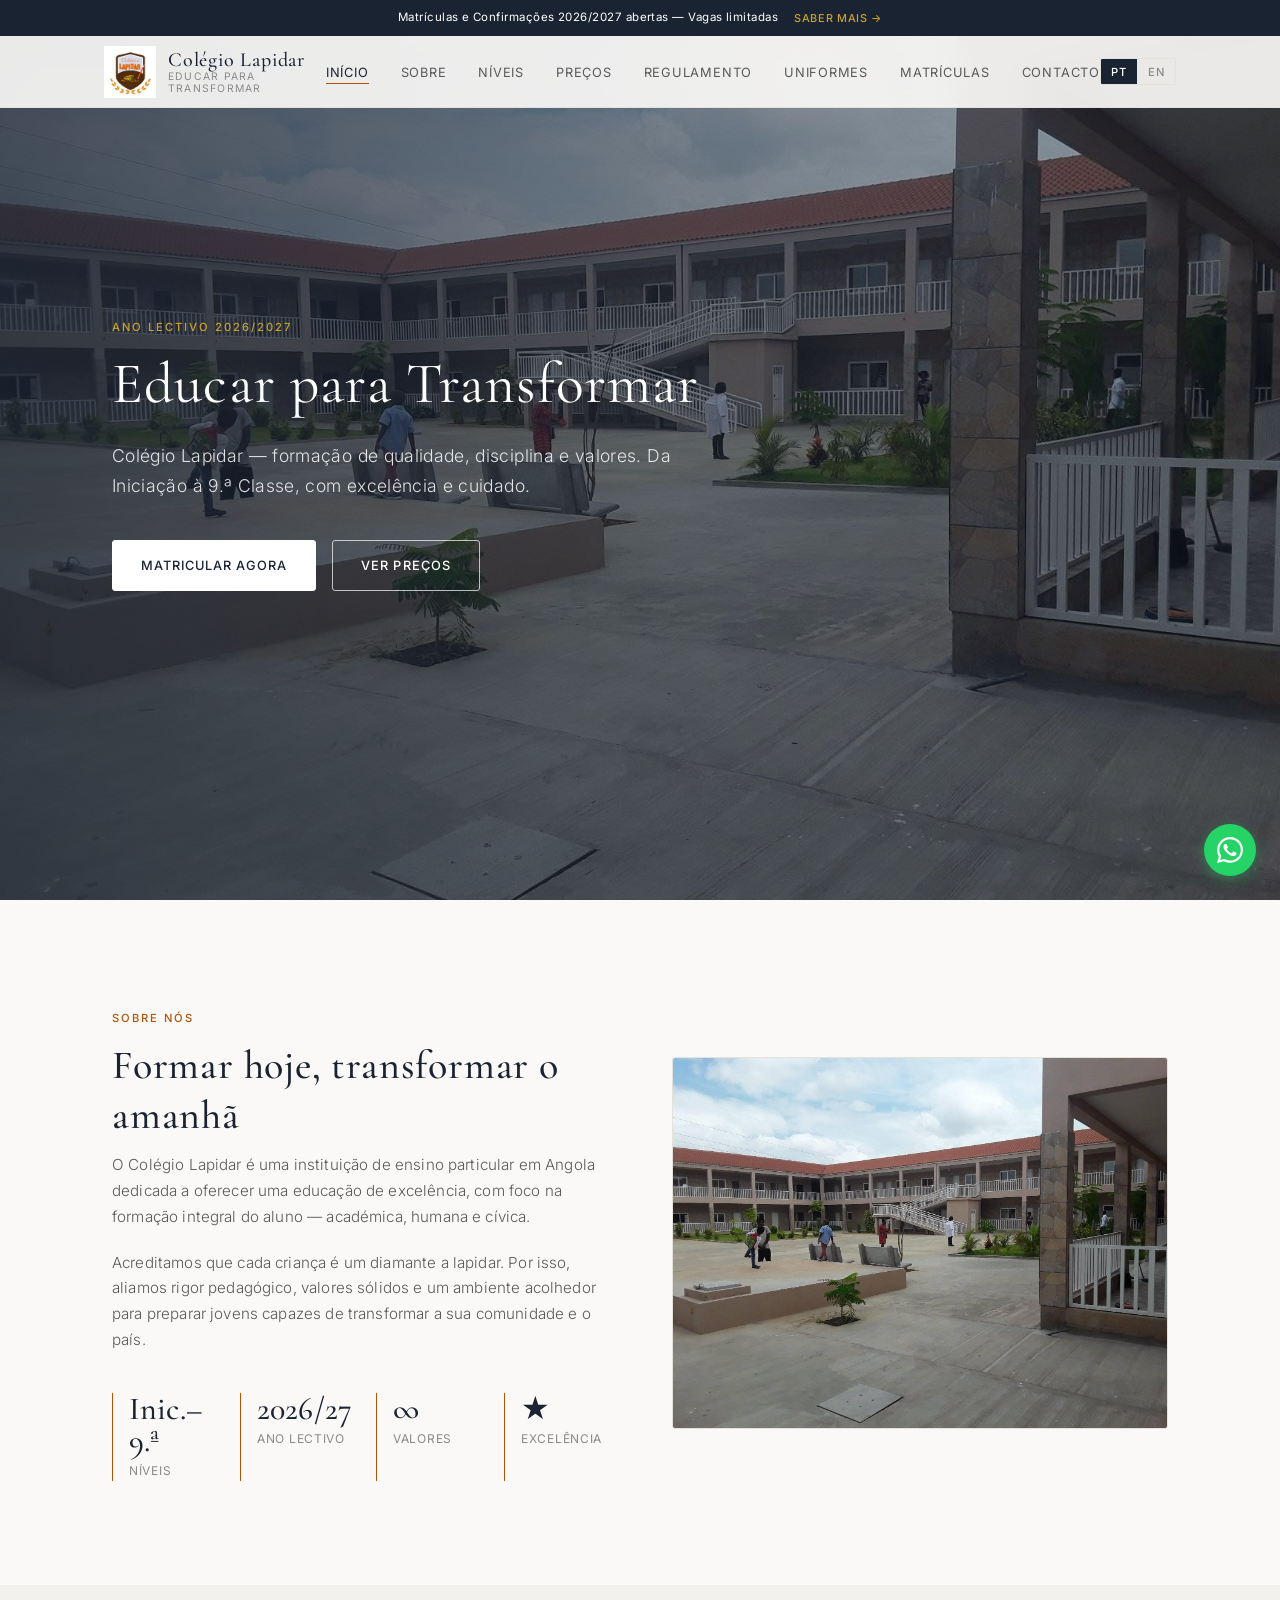
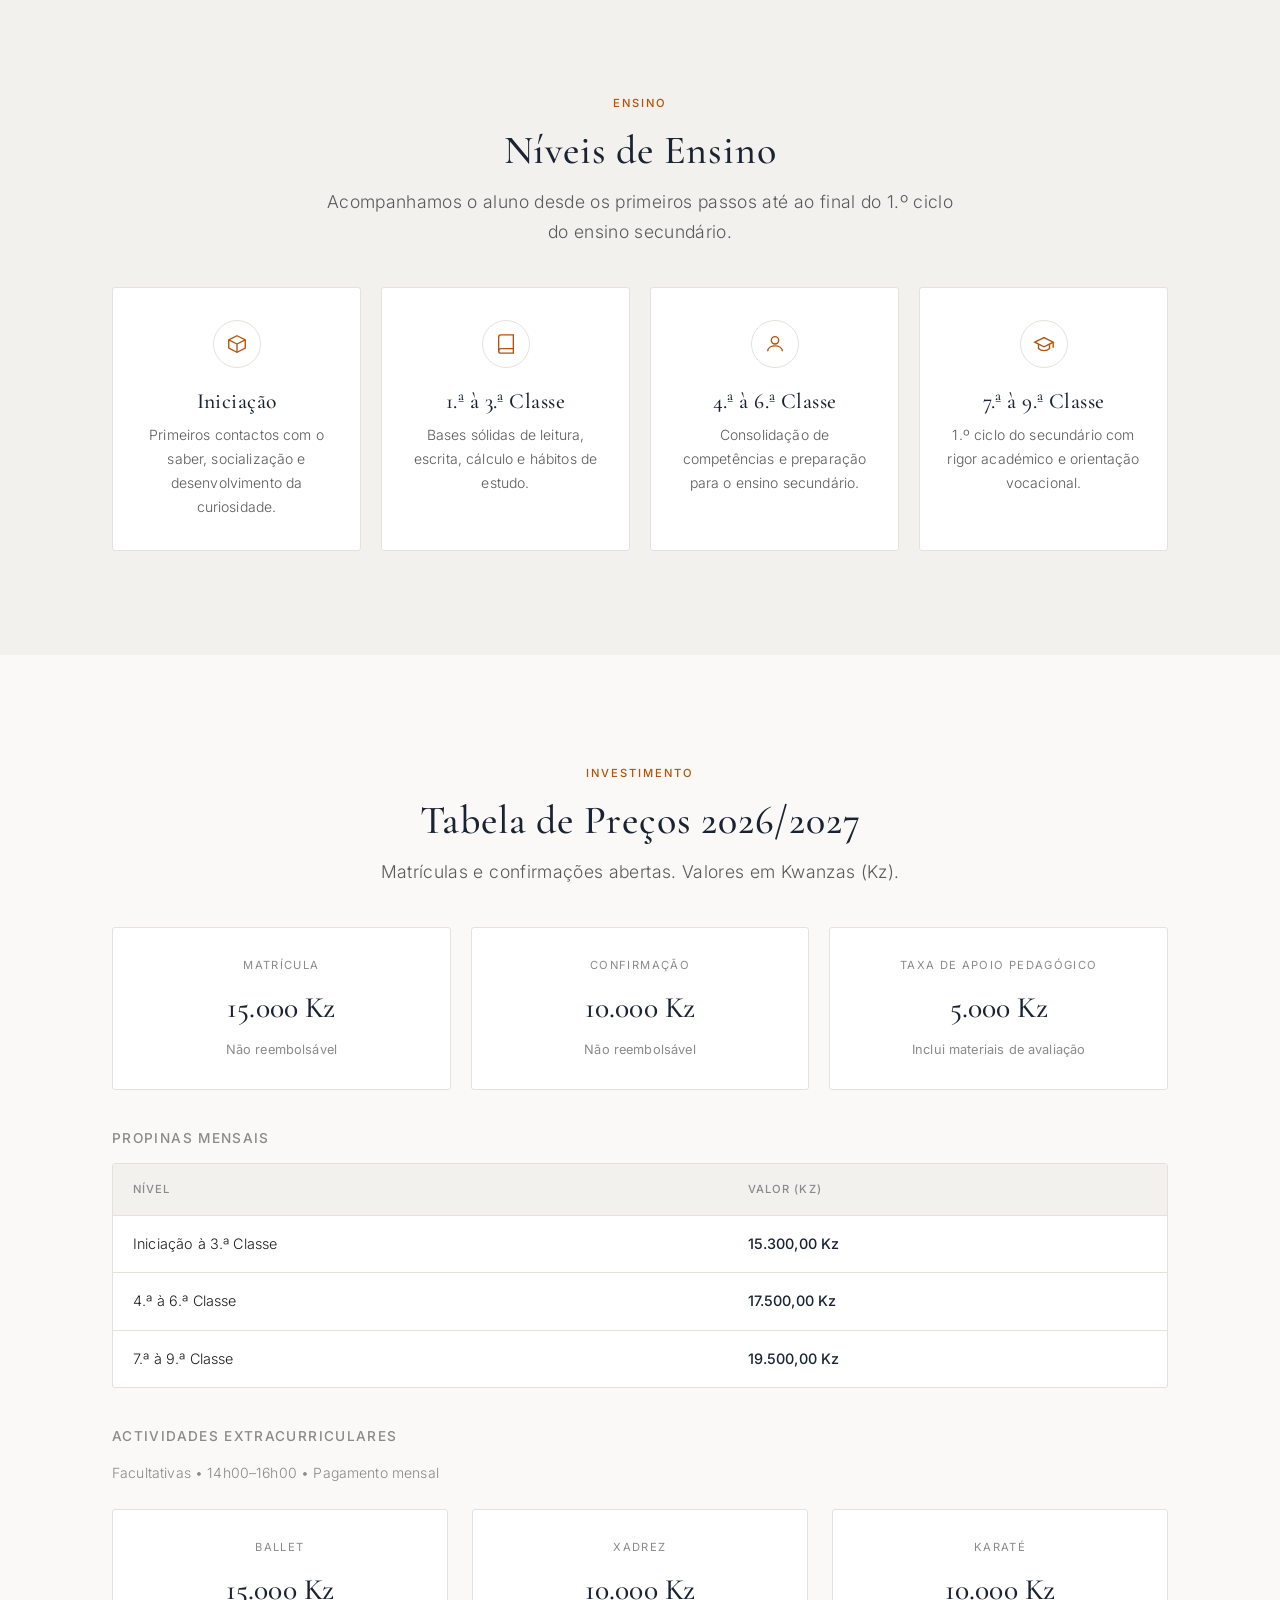
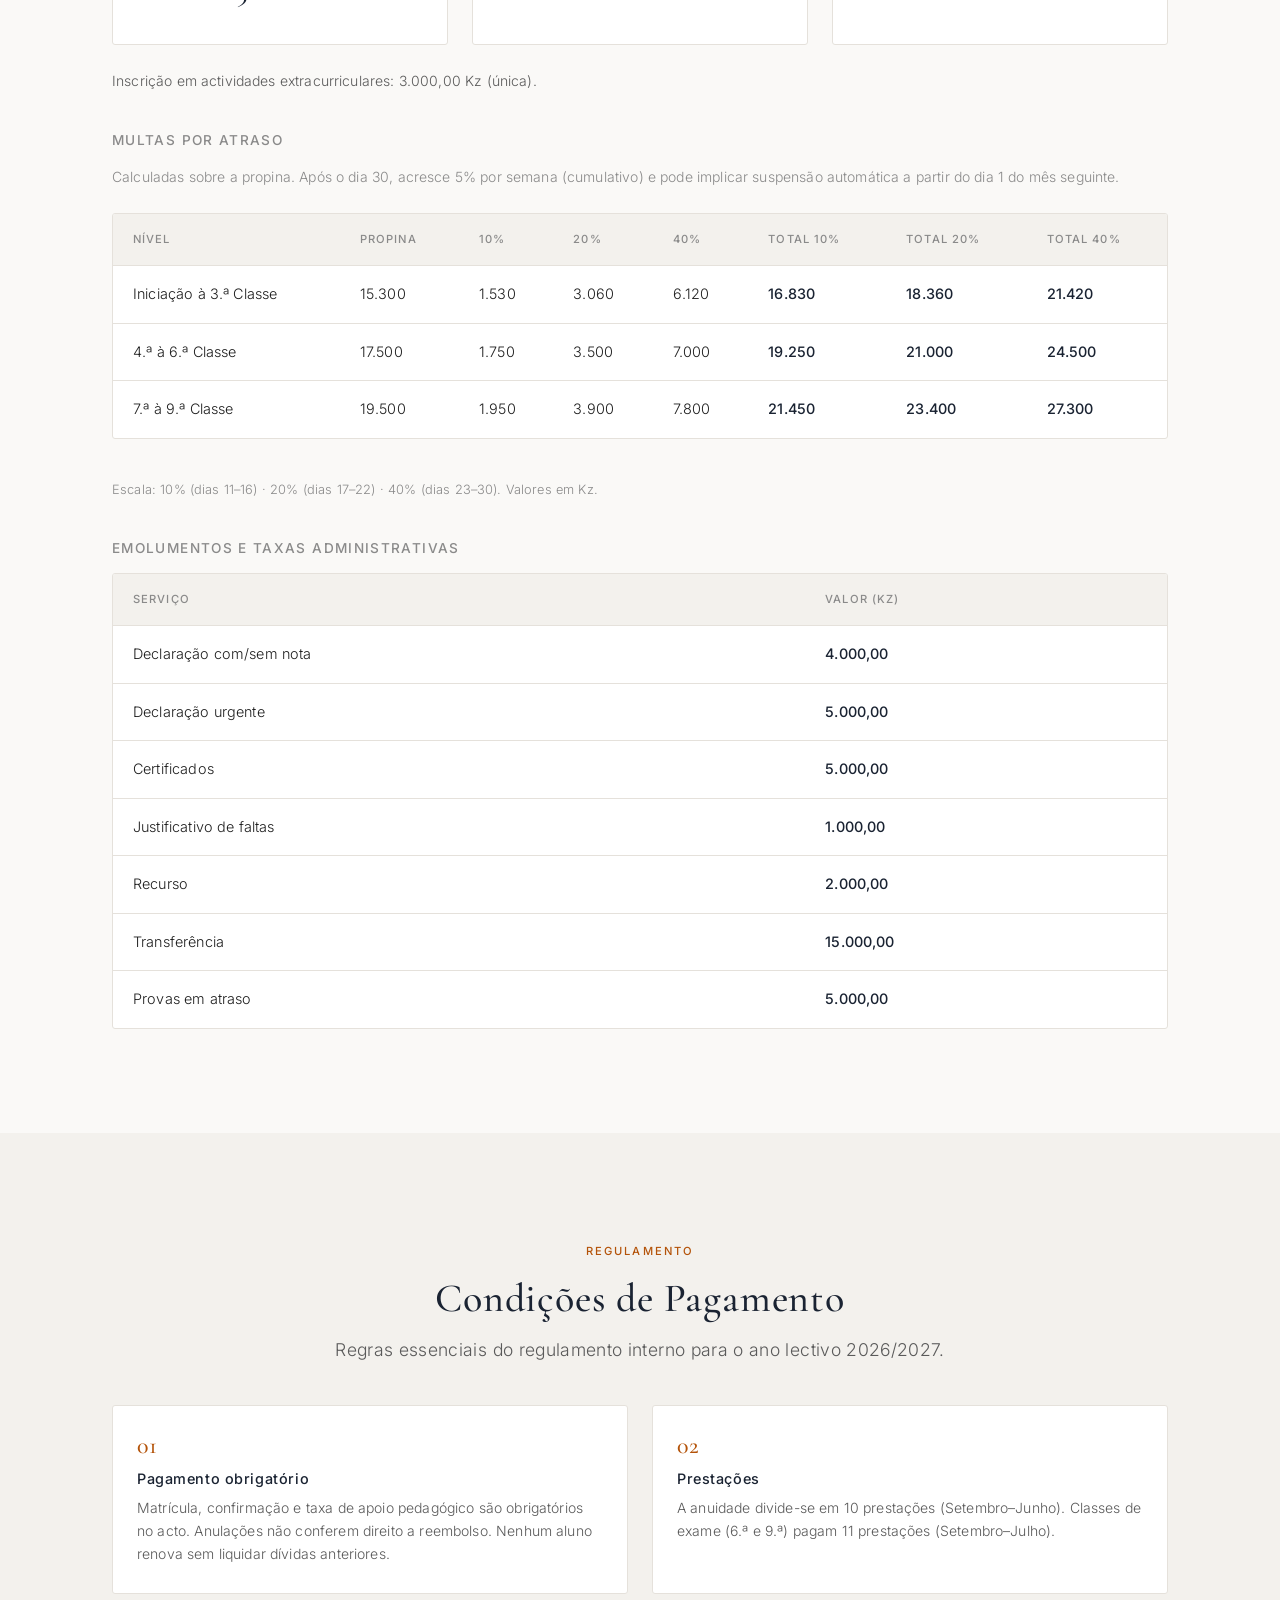
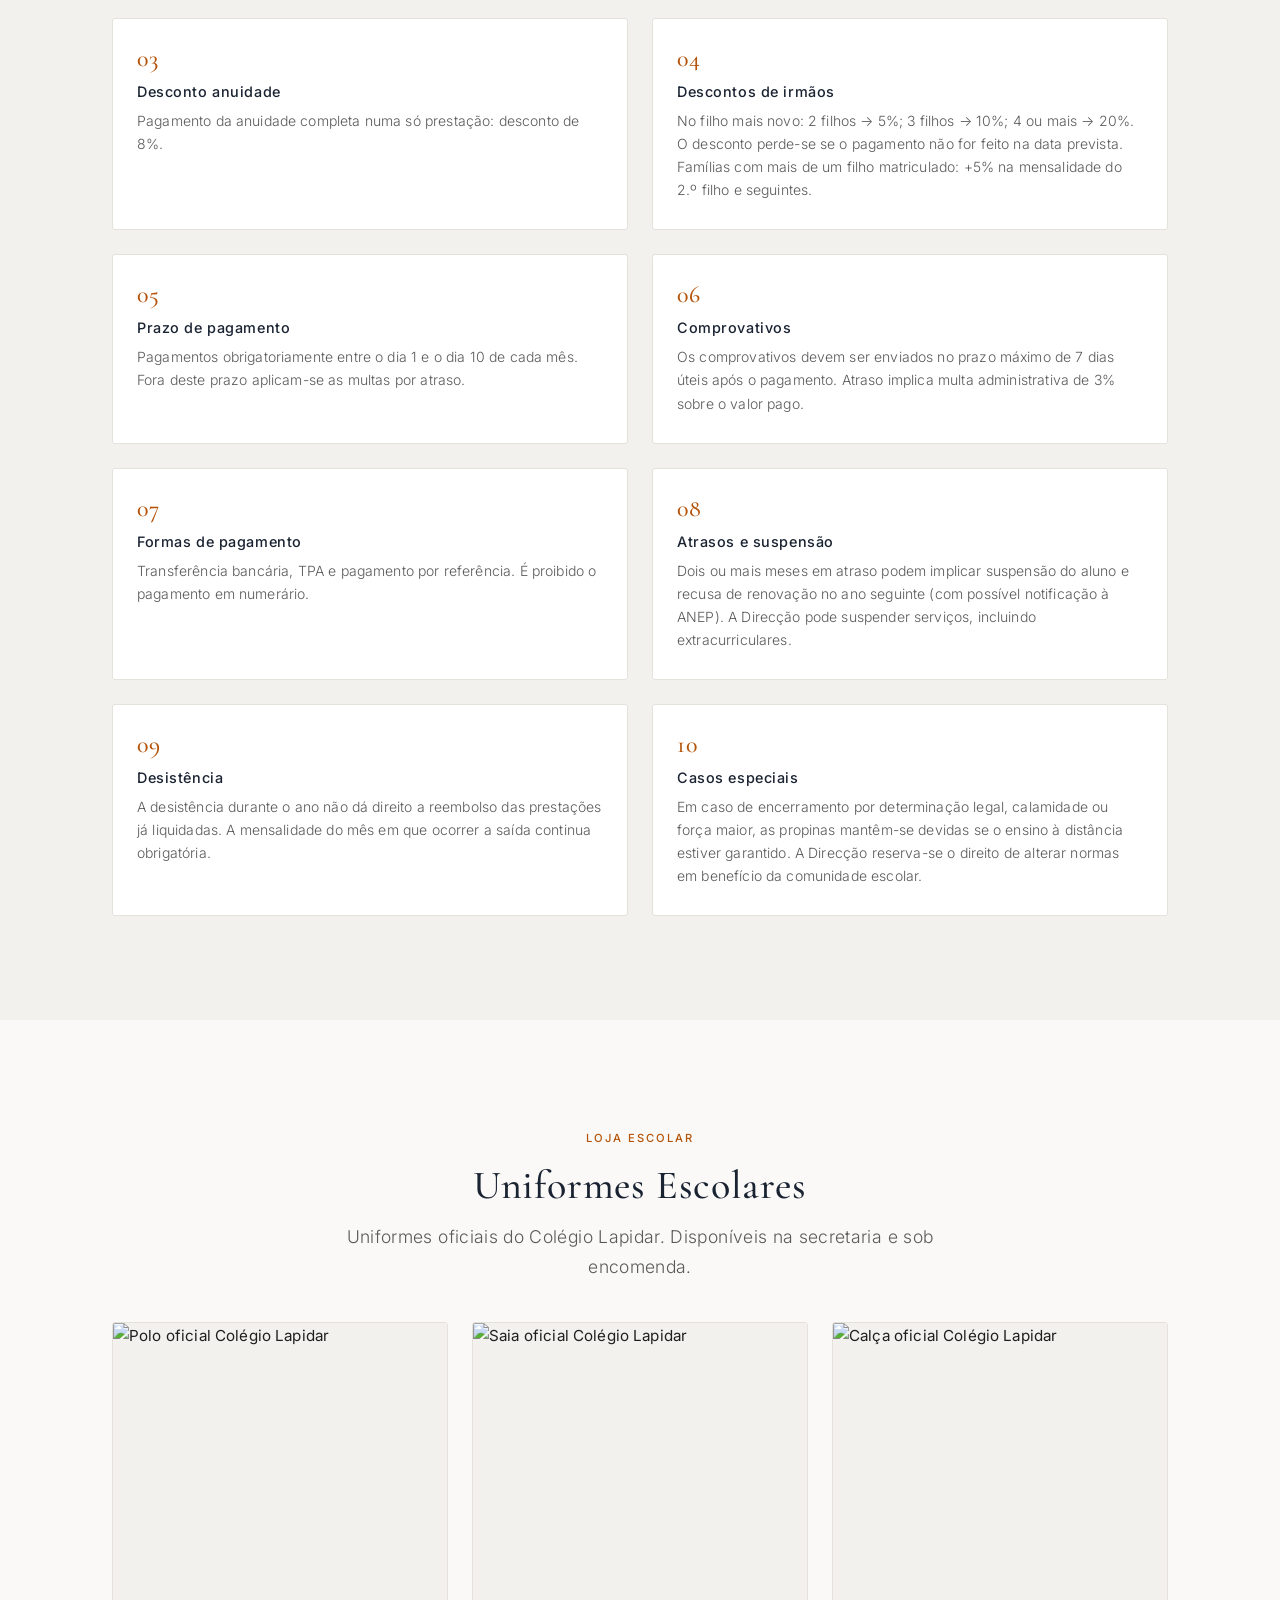
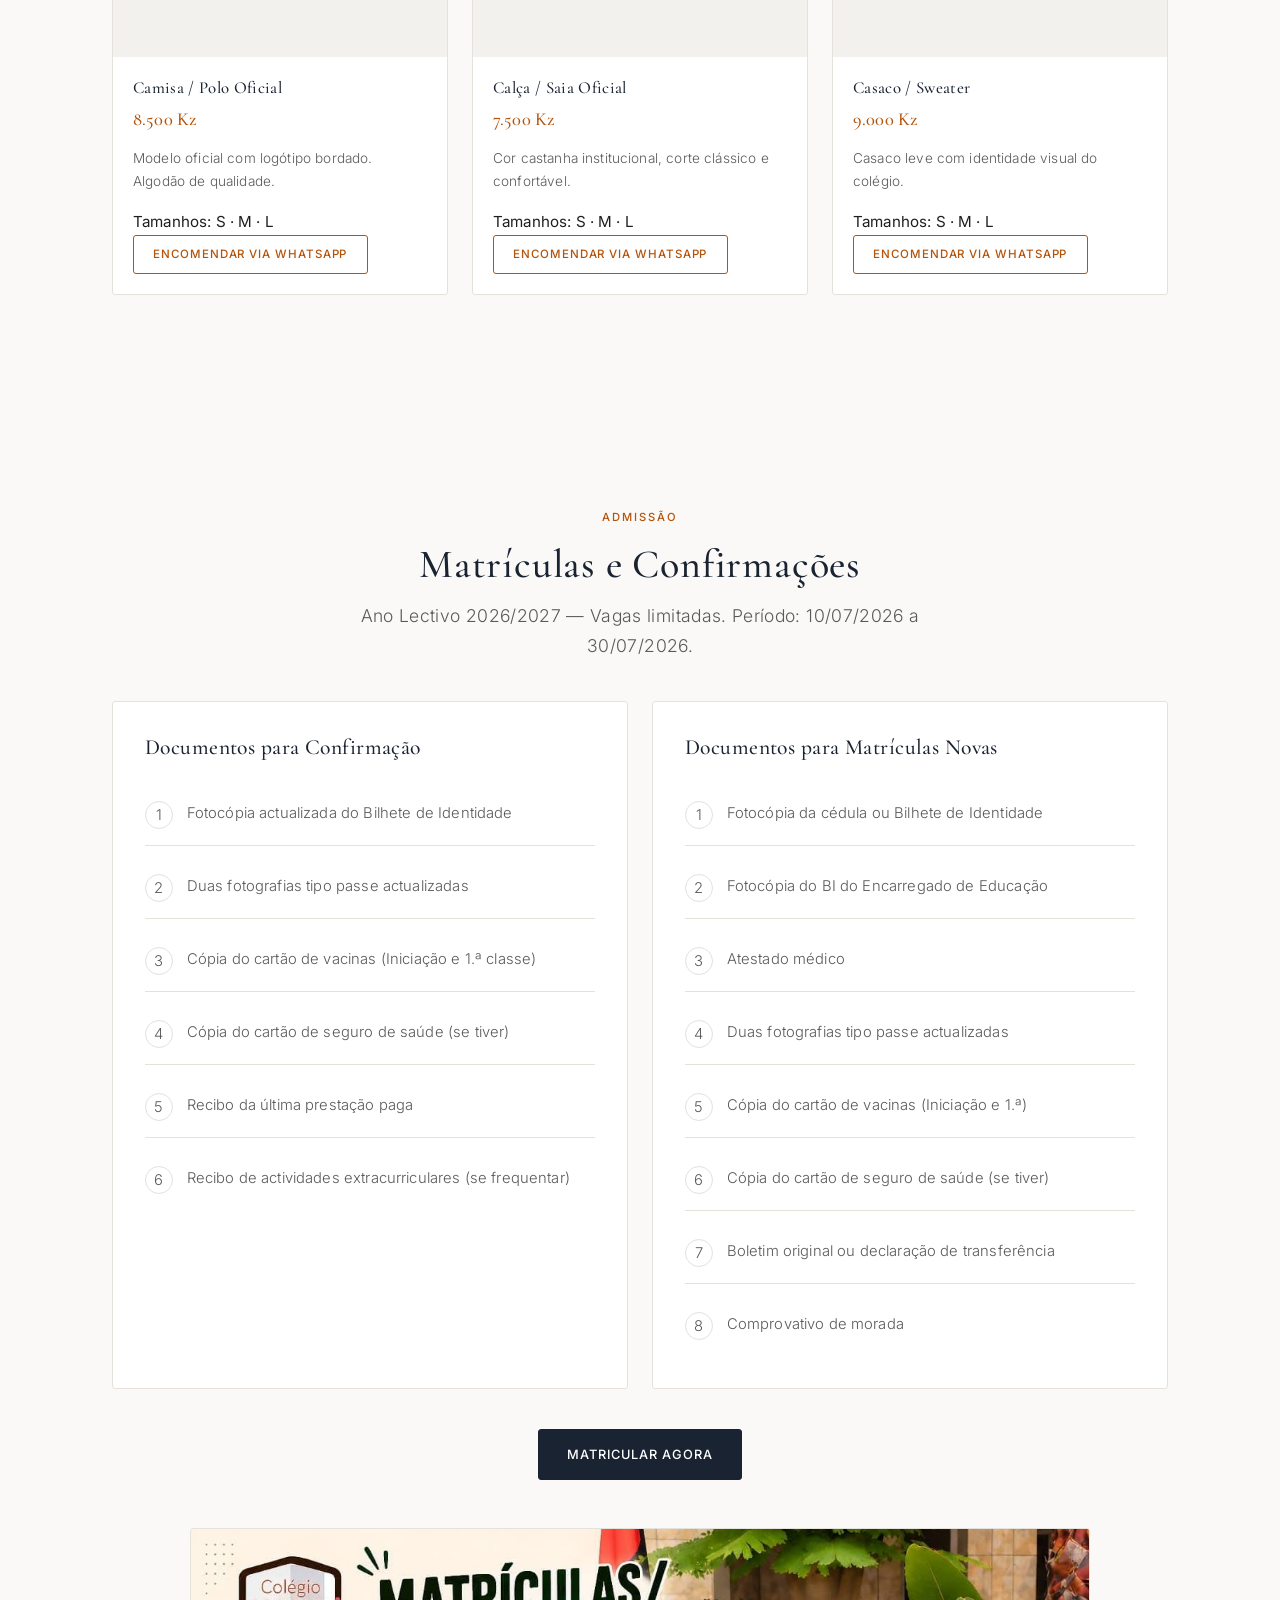
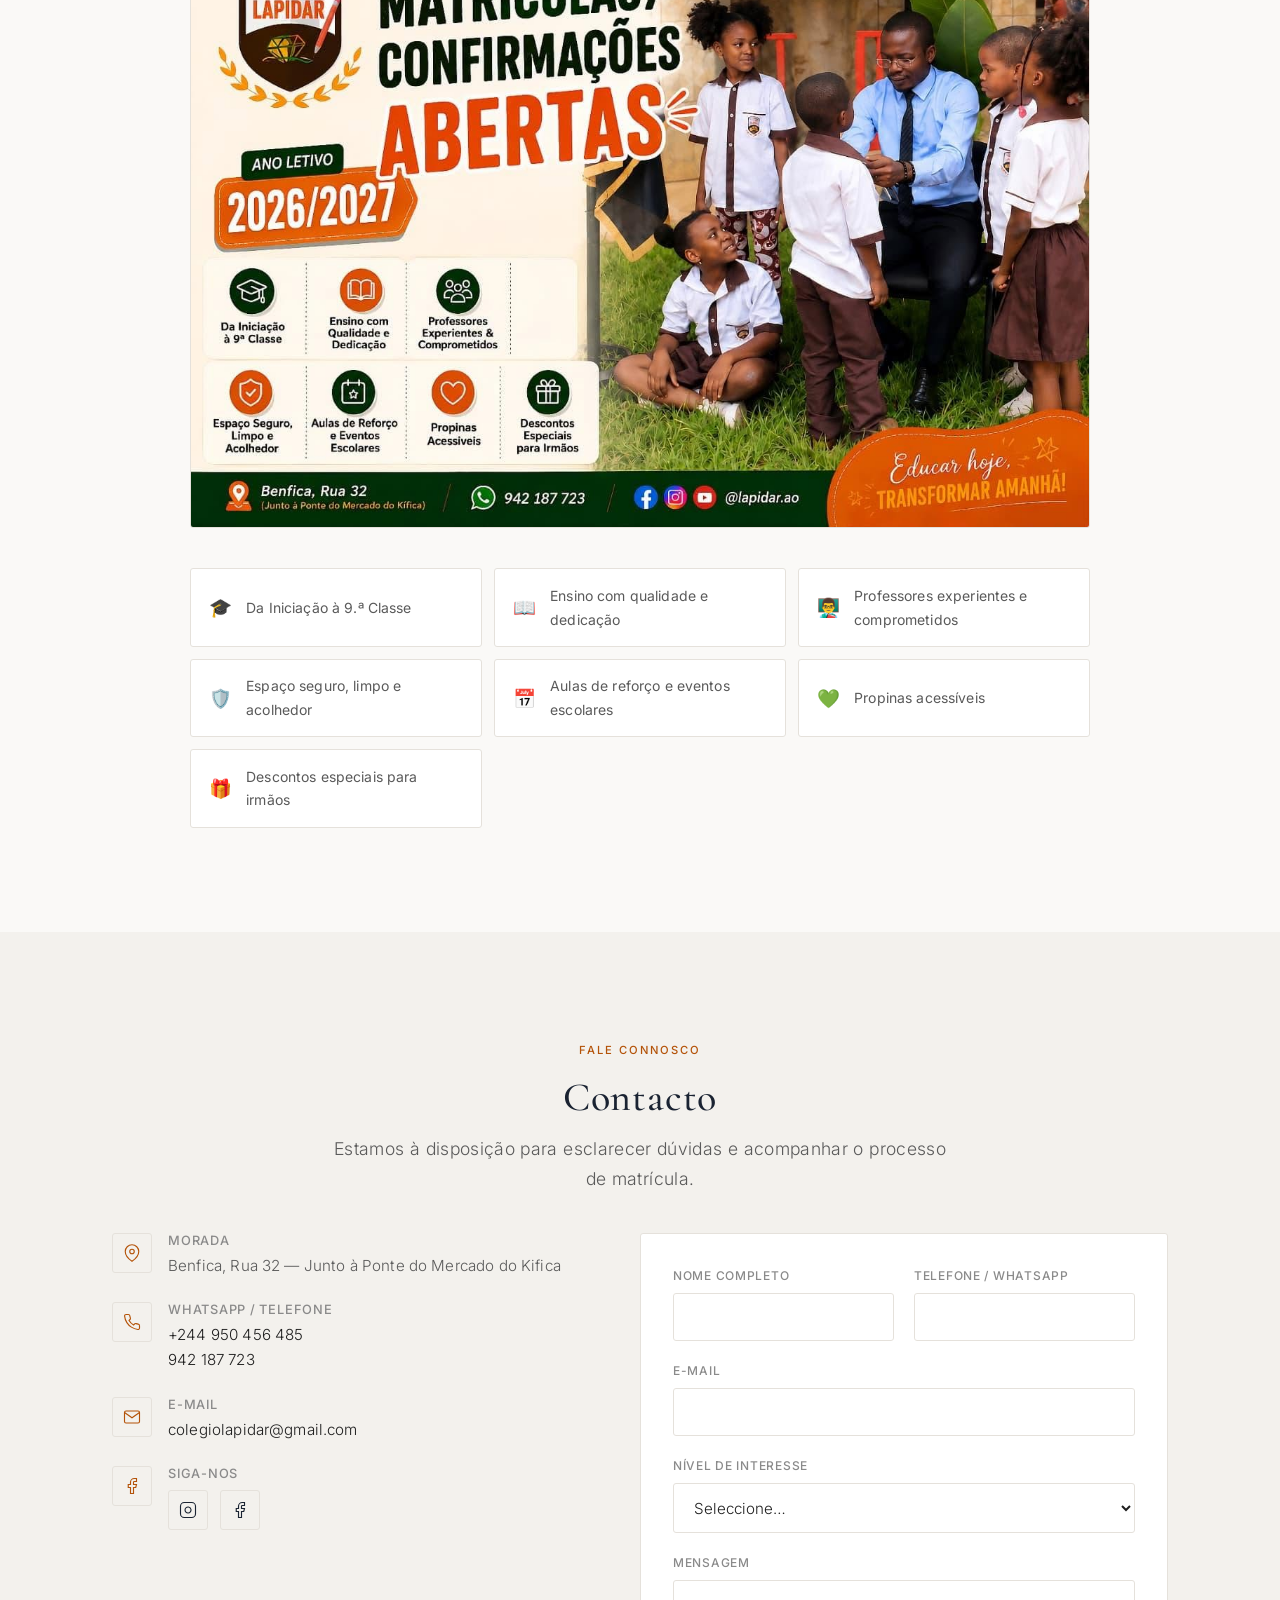
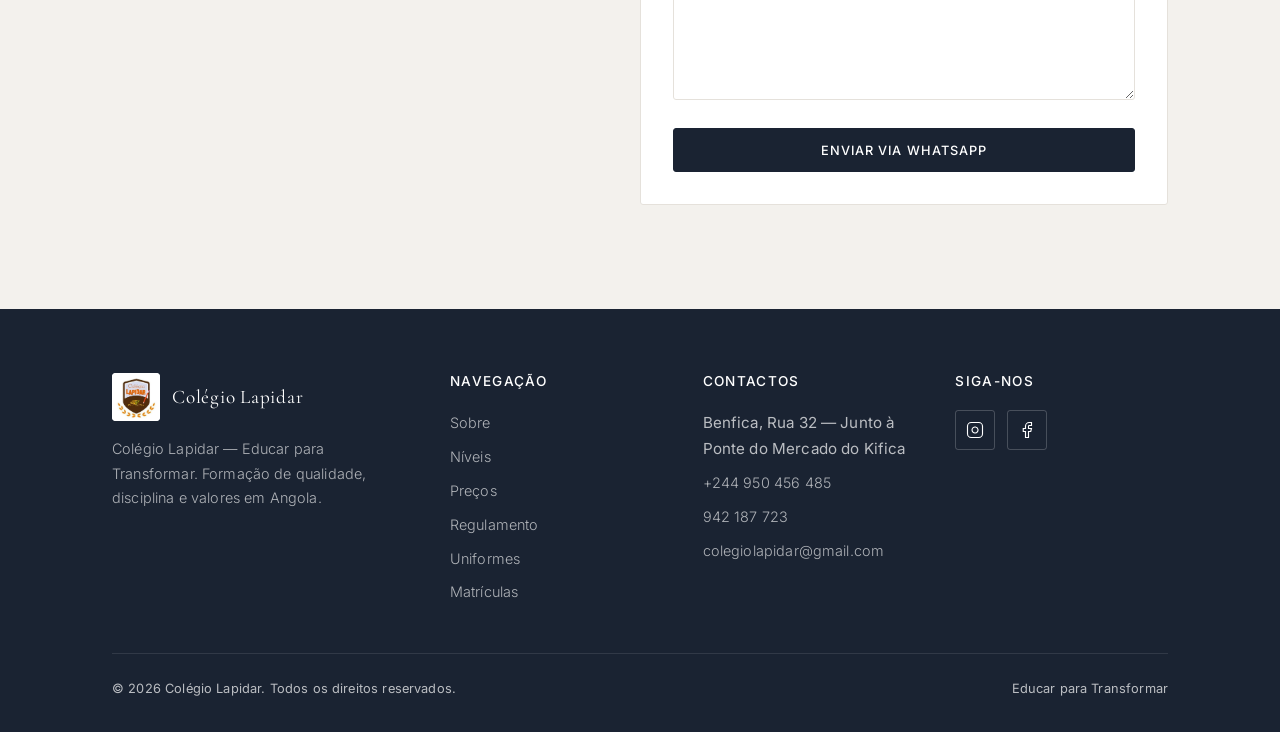
==== colegio-lapidar/index.html @ a0f57528 "Add files via upload" ====
<!DOCTYPE html>
<html lang="pt">
<head>
  <meta charset="UTF-8" />
  <meta name="viewport" content="width=device-width, initial-scale=1.0" />
  <meta name="description" content="Colégio Lapidar — Educar para Transformar. Ensino de qualidade da Iniciação à 9.ª Classe em Angola. Matrículas 2026/2027 abertas." />
  <meta name="theme-color" content="#1a2332" />
  <title>Colégio Lapidar | Educar para Transformar</title>

  <!-- Fonts -->
  <link rel="preconnect" href="https://fonts.googleapis.com" />
  <link rel="preconnect" href="https://fonts.gstatic.com" crossorigin />
  <link href="https://fonts.googleapis.com/css2?family=Cormorant+Garamond:ital,wght@0,400;0,500;0,600;1,400&family=Inter:wght@300;400;500&display=swap" rel="stylesheet" />

  <link rel="stylesheet" href="css/style.css" />
  <link rel="icon" type="image/png" href="assets/images/logo.png" />
  <link rel="apple-touch-icon" href="assets/images/logo.png" />
</head>
<body>

  <!-- Overlay for mobile menu -->
  <div class="overlay" aria-hidden="true"></div>

  <!-- Announcement bar -->
  <div class="announce-bar" role="status">
    <div class="container announce-inner">
      <span data-i18n="announce">Matrículas e Confirmações 2026/2027 abertas — Vagas limitadas</span>
      <a href="#matriculas" class="announce-link" data-i18n="announce_cta">Saber mais →</a>
    </div>
  </div>

  <!-- ========== HEADER ========== -->
  <header class="header">
    <div class="header-inner">
      <a href="#inicio" class="logo" aria-label="Colégio Lapidar">
        <img src="assets/images/logo.png" alt="Colégio Lapidar" width="48" height="56" />
        <div class="logo-text">
          Colégio Lapidar
          <span>Educar para Transformar</span>
        </div>
      </a>

      <nav class="nav-desktop" aria-label="Navegação principal">
        <ul>
          <li><a href="#inicio" data-i18n="nav_home">Início</a></li>
          <li><a href="#sobre" data-i18n="nav_about">Sobre</a></li>
          <li><a href="#niveis" data-i18n="nav_levels">Níveis</a></li>
          <li><a href="#precos" data-i18n="nav_prices">Preços</a></li>
          <li><a href="#regulamento" data-i18n="nav_rules">Regulamento</a></li>
          <li><a href="#uniformes" data-i18n="nav_products">Uniformes</a></li>
          <li><a href="#matriculas" data-i18n="nav_enroll">Matrículas</a></li>
          <li><a href="#contacto" data-i18n="nav_contact">Contacto</a></li>
        </ul>
      </nav>

      <div class="header-actions">
        <div class="lang-toggle" role="group" aria-label="Language">
          <button type="button" class="lang-btn active" data-lang="pt">PT</button>
          <button type="button" class="lang-btn" data-lang="en">EN</button>
        </div>
        <button class="hamburger" aria-label="Menu" aria-expanded="false">
          <span></span>
          <span></span>
          <span></span>
        </button>
      </div>
    </div>
  </header>

  <!-- Mobile nav -->
  <nav class="nav-mobile" aria-label="Menu móvel">
    <ul>
      <li><a href="#inicio" data-i18n="nav_home">Início</a></li>
      <li><a href="#sobre" data-i18n="nav_about">Sobre</a></li>
      <li><a href="#niveis" data-i18n="nav_levels">Níveis</a></li>
      <li><a href="#precos" data-i18n="nav_prices">Preços</a></li>
      <li><a href="#regulamento" data-i18n="nav_rules">Regulamento</a></li>
      <li><a href="#uniformes" data-i18n="nav_products">Uniformes</a></li>
      <li><a href="#matriculas" data-i18n="nav_enroll">Matrículas</a></li>
      <li><a href="#contacto" data-i18n="nav_contact">Contacto</a></li>
    </ul>
  </nav>

  <main>
    <!-- ========== HERO ========== -->
    <section class="hero" id="inicio">
      <div class="hero-bg">
        <img src="assets/images/campus.jpg" alt="Campus do Colégio Lapidar" />
        <div class="hero-overlay"></div>
      </div>
      <div class="container">
        <div class="hero-content">
          <span class="section-label" data-i18n="hero_label">Ano Lectivo 2026/2027</span>
          <h1 data-i18n="hero_title">Educar para Transformar</h1>
          <p class="lead" data-i18n="hero_lead">Colégio Lapidar — formação de qualidade, disciplina e valores. Da Iniciação à 9.ª Classe, com excelência e cuidado.</p>
          <div class="hero-ctas">
            <a href="#matriculas" class="btn btn-primary" data-i18n="hero_cta1">Matricular Agora</a>
            <a href="#precos" class="btn" data-i18n="hero_cta2">Ver Preços</a>
          </div>
        </div>
      </div>
    </section>

    <!-- ========== ABOUT ========== -->
    <section id="sobre">
      <div class="container">
        <div class="about-grid">
          <div class="about-text">
            <span class="section-label" data-i18n="about_label">Sobre Nós</span>
            <h2 data-i18n="about_title">Formar hoje, transformar o amanhã</h2>
            <p data-i18n="about_p1">O Colégio Lapidar é uma instituição de ensino particular em Angola dedicada a oferecer uma educação de excelência, com foco na formação integral do aluno — académica, humana e cívica.</p>
            <p data-i18n="about_p2">Acreditamos que cada criança é um diamante a lapidar. Por isso, aliamos rigor pedagógico, valores sólidos e um ambiente acolhedor para preparar jovens capazes de transformar a sua comunidade e o país.</p>
            <div class="stats">
              <div class="stat">
                <div class="stat-num">Inic.–9.ª</div>
                <div class="stat-label" data-i18n="about_stat1">Níveis</div>
              </div>
              <div class="stat">
                <div class="stat-num">2026/27</div>
                <div class="stat-label" data-i18n="about_stat2">Ano Lectivo</div>
              </div>
              <div class="stat">
                <div class="stat-num">∞</div>
                <div class="stat-label" data-i18n="about_stat3">Valores</div>
              </div>
              <div class="stat">
                <div class="stat-num">★</div>
                <div class="stat-label" data-i18n="about_stat4">Excelência</div>
              </div>
            </div>
          </div>
          <div>
            <img src="assets/images/campus.jpg" alt="Pátio do Colégio Lapidar" style="border: 1px solid var(--border); border-radius: 3px; width: 100%; aspect-ratio: 4/3; object-fit: cover;" />
          </div>
        </div>
      </div>
    </section>

    <!-- ========== LEVELS ========== -->
    <section id="niveis" class="section-alt">
      <div class="container">
        <div class="text-center mb-4">
          <span class="section-label" data-i18n="levels_label">Ensino</span>
          <h2 data-i18n="levels_title">Níveis de Ensino</h2>
          <p class="lead" style="margin: 0 auto;" data-i18n="levels_lead">Acompanhamos o aluno desde os primeiros passos até ao final do 1.º ciclo do ensino secundário.</p>
        </div>
        <div class="grid-4">
          <article class="card level-card">
            <div class="level-icon">
              <svg width="22" height="22" viewBox="0 0 24 24" fill="none" stroke="currentColor" stroke-width="1.5"><path d="M12 3l9 4.5v9L12 21l-9-4.5v-9L12 3z"/><path d="M12 12l9-4.5M12 12v9M12 12L3 7.5"/></svg>
            </div>
            <h3 data-i18n="level1_title">Iniciação</h3>
            <p data-i18n="level1_desc">Primeiros contactos com o saber, socialização e desenvolvimento da curiosidade.</p>
          </article>
          <article class="card level-card">
            <div class="level-icon">
              <svg width="22" height="22" viewBox="0 0 24 24" fill="none" stroke="currentColor" stroke-width="1.5"><path d="M4 19.5A2.5 2.5 0 016.5 17H20"/><path d="M6.5 2H20v20H6.5A2.5 2.5 0 014 19.5v-15A2.5 2.5 0 016.5 2z"/></svg>
            </div>
            <h3 data-i18n="level2_title">1.ª à 3.ª Classe</h3>
            <p data-i18n="level2_desc">Bases sólidas de leitura, escrita, cálculo e hábitos de estudo.</p>
          </article>
          <article class="card level-card">
            <div class="level-icon">
              <svg width="22" height="22" viewBox="0 0 24 24" fill="none" stroke="currentColor" stroke-width="1.5"><circle cx="12" cy="8" r="4"/><path d="M4 20c0-4 4-6 8-6s8 2 8 6"/></svg>
            </div>
            <h3 data-i18n="level3_title">4.ª à 6.ª Classe</h3>
            <p data-i18n="level3_desc">Consolidação de competências e preparação para o ensino secundário.</p>
          </article>
          <article class="card level-card">
            <div class="level-icon">
              <svg width="22" height="22" viewBox="0 0 24 24" fill="none" stroke="currentColor" stroke-width="1.5"><path d="M22 10v6M2 10l10-5 10 5-10 5z"/><path d="M6 12v5c3 3 9 3 12 0v-5"/></svg>
            </div>
            <h3 data-i18n="level4_title">7.ª à 9.ª Classe</h3>
            <p data-i18n="level4_desc">1.º ciclo do secundário com rigor académico e orientação vocacional.</p>
          </article>
        </div>
      </div>
    </section>

    <!-- ========== PRICES ========== -->
    <section id="precos">
      <div class="container">
        <div class="text-center mb-4">
          <span class="section-label" data-i18n="prices_label">Investimento</span>
          <h2 data-i18n="prices_title">Tabela de Preços 2026/2027</h2>
          <p class="lead" style="margin: 0 auto;" data-i18n="prices_lead">Matrículas e confirmações abertas. Valores em Kwanzas (Kz).</p>
        </div>

        <!-- Taxas -->
        <div class="price-cards">
          <div class="price-card">
            <div class="label" data-i18n="tax_mat">Matrícula</div>
            <div class="amount">15.000 Kz</div>
            <div class="note">Não reembolsável</div>
          </div>
          <div class="price-card">
            <div class="label" data-i18n="tax_conf">Confirmação</div>
            <div class="amount">10.000 Kz</div>
            <div class="note">Não reembolsável</div>
          </div>
          <div class="price-card">
            <div class="label" data-i18n="tax_apoio">Taxa de Apoio Pedagógico</div>
            <div class="amount">5.000 Kz</div>
            <div class="note">Inclui materiais de avaliação</div>
          </div>
        </div>

        <!-- Propinas -->
        <h3 class="mb-2" style="font-family: var(--font-sans); font-size: 0.85rem; letter-spacing: 0.1em; text-transform: uppercase; color: var(--text-muted);" data-i18n="prop_title">Propinas Mensais</h3>
        <div class="price-table-wrap mb-4">
          <table class="price-table">
            <thead>
              <tr>
                <th data-i18n="prop_col1">Nível</th>
                <th data-i18n="prop_col2">Valor (Kz)</th>
              </tr>
            </thead>
            <tbody>
              <tr>
                <td data-i18n="prop1">Iniciação à 3.ª Classe</td>
                <td class="price">15.300,00 Kz</td>
              </tr>
              <tr>
                <td data-i18n="prop2">4.ª à 6.ª Classe</td>
                <td class="price">17.500,00 Kz</td>
              </tr>
              <tr>
                <td data-i18n="prop3">7.ª à 9.ª Classe</td>
                <td class="price">19.500,00 Kz</td>
              </tr>
            </tbody>
          </table>
        </div>

        <!-- Extracurriculares -->
        <h3 class="mb-2" style="font-family: var(--font-sans); font-size: 0.85rem; letter-spacing: 0.1em; text-transform: uppercase; color: var(--text-muted);" data-i18n="extra_title">Actividades Extracurriculares</h3>
        <p class="mb-3" style="font-size: 0.875rem; color: var(--text-muted); font-weight: 300;" data-i18n="extra_note">Facultativas • 14h00–16h00 • Pagamento mensal</p>
        <div class="grid-3 mb-3">
          <div class="price-card">
            <div class="label" data-i18n="extra1">Ballet</div>
            <div class="amount">15.000 Kz</div>
          </div>
          <div class="price-card">
            <div class="label" data-i18n="extra2">Xadrez</div>
            <div class="amount">10.000 Kz</div>
          </div>
          <div class="price-card">
            <div class="label" data-i18n="extra3">Karaté</div>
            <div class="amount">10.000 Kz</div>
          </div>
        </div>
        <p class="mb-4" style="font-size: 0.875rem; color: var(--text-soft); font-weight: 300;" data-i18n="extra_insc">Inscrição em actividades extracurriculares: <strong>3.000,00 Kz</strong> (única).</p>

        <!-- Multas por atraso -->
        <h3 class="mb-2" style="font-family: var(--font-sans); font-size: 0.85rem; letter-spacing: 0.1em; text-transform: uppercase; color: var(--text-muted);" data-i18n="fine_title">Multas por Atraso</h3>
        <p class="mb-3" style="font-size: 0.875rem; color: var(--text-muted); font-weight: 300;" data-i18n="fine_note">Calculadas sobre a propina. Após o dia 30, acresce 5% por semana (cumulativo) e pode implicar suspensão automática a partir do dia 1 do mês seguinte.</p>
        <div class="price-table-wrap mb-4">
          <table class="price-table">
            <thead>
              <tr>
                <th data-i18n="fine_col1">Nível</th>
                <th data-i18n="fine_col2">Propina</th>
                <th>10%</th>
                <th>20%</th>
                <th>40%</th>
                <th data-i18n="fine_col3">Total 10%</th>
                <th data-i18n="fine_col4">Total 20%</th>
                <th data-i18n="fine_col5">Total 40%</th>
              </tr>
            </thead>
            <tbody>
              <tr>
                <td data-i18n="prop1">Iniciação à 3.ª Classe</td>
                <td>15.300</td>
                <td>1.530</td>
                <td>3.060</td>
                <td>6.120</td>
                <td class="price">16.830</td>
                <td class="price">18.360</td>
                <td class="price">21.420</td>
              </tr>
              <tr>
                <td data-i18n="prop2">4.ª à 6.ª Classe</td>
                <td>17.500</td>
                <td>1.750</td>
                <td>3.500</td>
                <td>7.000</td>
                <td class="price">19.250</td>
                <td class="price">21.000</td>
                <td class="price">24.500</td>
              </tr>
              <tr>
                <td data-i18n="prop3">7.ª à 9.ª Classe</td>
                <td>19.500</td>
                <td>1.950</td>
                <td>3.900</td>
                <td>7.800</td>
                <td class="price">21.450</td>
                <td class="price">23.400</td>
                <td class="price">27.300</td>
              </tr>
            </tbody>
          </table>
        </div>
        <p class="mb-4" style="font-size: 0.8rem; color: var(--text-muted); font-weight: 300;" data-i18n="fine_scale">Escala: 10% (dias 11–16) · 20% (dias 17–22) · 40% (dias 23–30). Valores em Kz.</p>

        <!-- Emolumentos -->
        <h3 class="mb-2" style="font-family: var(--font-sans); font-size: 0.85rem; letter-spacing: 0.1em; text-transform: uppercase; color: var(--text-muted);" data-i18n="emo_title">Emolumentos e Taxas Administrativas</h3>
        <div class="price-table-wrap">
          <table class="price-table">
            <thead>
              <tr>
                <th data-i18n="emo_col1">Serviço</th>
                <th data-i18n="emo_col2">Valor (Kz)</th>
              </tr>
            </thead>
            <tbody>
              <tr>
                <td data-i18n="emo1">Declaração com/sem nota</td>
                <td class="price">4.000,00</td>
              </tr>
              <tr>
                <td data-i18n="emo2">Declaração urgente</td>
                <td class="price">5.000,00</td>
              </tr>
              <tr>
                <td data-i18n="emo3">Certificados</td>
                <td class="price">5.000,00</td>
              </tr>
              <tr>
                <td data-i18n="emo4">Justificativo de faltas</td>
                <td class="price">1.000,00</td>
              </tr>
              <tr>
                <td data-i18n="emo5">Recurso</td>
                <td class="price">2.000,00</td>
              </tr>
              <tr>
                <td data-i18n="emo6">Transferência</td>
                <td class="price">15.000,00</td>
              </tr>
              <tr>
                <td data-i18n="emo7">Provas em atraso</td>
                <td class="price">5.000,00</td>
              </tr>
            </tbody>
          </table>
        </div>
      </div>
    </section>

    <!-- ========== REGULAMENTO / PAGAMENTO ========== -->
    <section id="regulamento" class="section-alt">
      <div class="container">
        <div class="text-center mb-4">
          <span class="section-label" data-i18n="reg_label">Regulamento</span>
          <h2 data-i18n="reg_title">Condições de Pagamento</h2>
          <p class="lead" style="margin: 0 auto;" data-i18n="reg_lead">Regras essenciais do regulamento interno para o ano lectivo 2026/2027.</p>
        </div>

        <div class="rules-grid">
          <article class="rule-card">
            <div class="rule-num">01</div>
            <h3 data-i18n="reg1_title">Pagamento obrigatório</h3>
            <p data-i18n="reg1_desc">Matrícula, confirmação e taxa de apoio pedagógico são obrigatórios no acto. Anulações não conferem direito a reembolso. Nenhum aluno renova sem liquidar dívidas anteriores.</p>
          </article>
          <article class="rule-card">
            <div class="rule-num">02</div>
            <h3 data-i18n="reg2_title">Prestações</h3>
            <p data-i18n="reg2_desc">A anuidade divide-se em 10 prestações (Setembro–Junho). Classes de exame (6.ª e 9.ª) pagam 11 prestações (Setembro–Julho).</p>
          </article>
          <article class="rule-card">
            <div class="rule-num">03</div>
            <h3 data-i18n="reg3_title">Desconto anuidade</h3>
            <p data-i18n="reg3_desc">Pagamento da anuidade completa numa só prestação: desconto de 8%.</p>
          </article>
          <article class="rule-card">
            <div class="rule-num">04</div>
            <h3 data-i18n="reg4_title">Descontos de irmãos</h3>
            <p data-i18n="reg4_desc">No filho mais novo: 2 filhos → 5%; 3 filhos → 10%; 4 ou mais → 20%. O desconto perde-se se o pagamento não for feito na data prevista. Famílias com mais de um filho matriculado: +5% na mensalidade do 2.º filho e seguintes.</p>
          </article>
          <article class="rule-card">
            <div class="rule-num">05</div>
            <h3 data-i18n="reg5_title">Prazo de pagamento</h3>
            <p data-i18n="reg5_desc">Pagamentos obrigatoriamente entre o dia 1 e o dia 10 de cada mês. Fora deste prazo aplicam-se as multas por atraso.</p>
          </article>
          <article class="rule-card">
            <div class="rule-num">06</div>
            <h3 data-i18n="reg6_title">Comprovativos</h3>
            <p data-i18n="reg6_desc">Os comprovativos devem ser enviados no prazo máximo de 7 dias úteis após o pagamento. Atraso implica multa administrativa de 3% sobre o valor pago.</p>
          </article>
          <article class="rule-card">
            <div class="rule-num">07</div>
            <h3 data-i18n="reg7_title">Formas de pagamento</h3>
            <p data-i18n="reg7_desc">Transferência bancária, TPA e pagamento por referência. É proibido o pagamento em numerário.</p>
          </article>
          <article class="rule-card">
            <div class="rule-num">08</div>
            <h3 data-i18n="reg8_title">Atrasos e suspensão</h3>
            <p data-i18n="reg8_desc">Dois ou mais meses em atraso podem implicar suspensão do aluno e recusa de renovação no ano seguinte (com possível notificação à ANEP). A Direcção pode suspender serviços, incluindo extracurriculares.</p>
          </article>
          <article class="rule-card">
            <div class="rule-num">09</div>
            <h3 data-i18n="reg9_title">Desistência</h3>
            <p data-i18n="reg9_desc">A desistência durante o ano não dá direito a reembolso das prestações já liquidadas. A mensalidade do mês em que ocorrer a saída continua obrigatória.</p>
          </article>
          <article class="rule-card">
            <div class="rule-num">10</div>
            <h3 data-i18n="reg10_title">Casos especiais</h3>
            <p data-i18n="reg10_desc">Em caso de encerramento por determinação legal, calamidade ou força maior, as propinas mantêm-se devidas se o ensino à distância estiver garantido. A Direcção reserva-se o direito de alterar normas em benefício da comunidade escolar.</p>
          </article>
        </div>
      </div>
    </section>

    <!-- ========== UNIFORMS / PRODUCTS ========== -->
    <section id="uniformes">
      <div class="container">
        <div class="text-center mb-4">
          <span class="section-label" data-i18n="products_label">Loja Escolar</span>
          <h2 data-i18n="products_title">Uniformes Escolares</h2>
          <p class="lead" style="margin: 0 auto;" data-i18n="products_lead">Uniformes oficiais do Colégio Lapidar. Disponíveis na secretaria e sob encomenda.</p>
        </div>
        <div class="grid-3">
          <article class="product-card">
            <div class="card-img">
              <img src="assets/images/uniforme-polo.jpg" alt="Polo oficial Colégio Lapidar" loading="lazy" />
            </div>
            <div class="product-info">
              <h3 data-i18n="prod1_title">Polo Oficial</h3>
              <div class="product-price">8.500 Kz</div>
              <p data-i18n="prod1_desc">Camisa polo branca com gola e punhos castanhos. Logótipo bordado no peito. Algodão de qualidade.</p>
              <div class="product-sizes" data-i18n="prod_sizes">Tamanhos: S · M · L</div>
              <a href="#" class="btn btn-sm btn-accent" data-product="Polo Oficial Colégio Lapidar (8.500 Kz) — Tamanho:" data-i18n="prod_cta">Encomendar via WhatsApp</a>
            </div>
          </article>
          <article class="product-card">
            <div class="card-img">
              <img src="assets/images/uniforme-saia.jpg" alt="Saia oficial Colégio Lapidar" loading="lazy" />
            </div>
            <div class="product-info">
              <h3 data-i18n="prod2_title">Saia Oficial</h3>
              <div class="product-price">7.500 Kz</div>
              <p data-i18n="prod2_desc">Saia castanha institucional, corte A-line até ao joelho. Confortável e elegante.</p>
              <div class="product-sizes" data-i18n="prod_sizes">Tamanhos: S · M · L</div>
              <a href="#" class="btn btn-sm btn-accent" data-product="Saia Oficial Colégio Lapidar (7.500 Kz) — Tamanho:" data-i18n="prod_cta">Encomendar via WhatsApp</a>
            </div>
          </article>
          <article class="product-card">
            <div class="card-img">
              <img src="assets/images/uniforme-calca.jpg" alt="Calça oficial Colégio Lapidar" loading="lazy" />
            </div>
            <div class="product-info">
              <h3 data-i18n="prod3_title">Calça Oficial</h3>
              <div class="product-price">9.000 Kz</div>
              <p data-i18n="prod3_desc">Calça castanha institucional, corte clássico recto. Tecido resistente e confortável.</p>
              <div class="product-sizes" data-i18n="prod_sizes">Tamanhos: S · M · L</div>
              <a href="#" class="btn btn-sm btn-accent" data-product="Calça Oficial Colégio Lapidar (9.000 Kz) — Tamanho:" data-i18n="prod_cta">Encomendar via WhatsApp</a>
            </div>
          </article>
        </div>
      </div>
    </section>

    <!-- ========== ENROLLMENT / DOCUMENTS ========== -->
    <section id="matriculas">
      <div class="container">
        <div class="text-center mb-4">
          <span class="section-label" data-i18n="enroll_label">Admissão</span>
          <h2 data-i18n="enroll_title">Matrículas e Confirmações</h2>
          <p class="lead" style="margin: 0 auto;" data-i18n="enroll_lead">Ano Lectivo 2026/2027 — Vagas limitadas. Período: 10/07/2026 a 30/07/2026.</p>
        </div>
        <div class="grid-2">
          <div class="card" style="padding: 2rem;">
            <h3 class="mb-3" data-i18n="docs_conf_title">Documentos para Confirmação</h3>
            <ul class="doc-list">
              <li class="doc-item"><span class="doc-num">1</span><span data-i18n="doc_conf1">Fotocópia actualizada do Bilhete de Identidade</span></li>
              <li class="doc-item"><span class="doc-num">2</span><span data-i18n="doc_conf2">Duas fotografias tipo passe actualizadas</span></li>
              <li class="doc-item"><span class="doc-num">3</span><span data-i18n="doc_conf3">Cópia do cartão de vacinas (Iniciação e 1.ª classe)</span></li>
              <li class="doc-item"><span class="doc-num">4</span><span data-i18n="doc_conf4">Cópia do cartão de seguro de saúde (se tiver)</span></li>
              <li class="doc-item"><span class="doc-num">5</span><span data-i18n="doc_conf5">Recibo da última prestação paga</span></li>
              <li class="doc-item"><span class="doc-num">6</span><span data-i18n="doc_conf6">Recibo de actividades extracurriculares (se frequentar)</span></li>
            </ul>
          </div>
          <div class="card" style="padding: 2rem;">
            <h3 class="mb-3" data-i18n="docs_new_title">Documentos para Matrículas Novas</h3>
            <ul class="doc-list">
              <li class="doc-item"><span class="doc-num">1</span><span data-i18n="doc_new1">Fotocópia da cédula ou Bilhete de Identidade</span></li>
              <li class="doc-item"><span class="doc-num">2</span><span data-i18n="doc_new2">Fotocópia do BI do Encarregado de Educação</span></li>
              <li class="doc-item"><span class="doc-num">3</span><span data-i18n="doc_new3">Atestado médico</span></li>
              <li class="doc-item"><span class="doc-num">4</span><span data-i18n="doc_new4">Duas fotografias tipo passe actualizadas</span></li>
              <li class="doc-item"><span class="doc-num">5</span><span data-i18n="doc_new5">Cópia do cartão de vacinas (Iniciação e 1.ª)</span></li>
              <li class="doc-item"><span class="doc-num">6</span><span data-i18n="doc_new6">Cópia do cartão de seguro de saúde (se tiver)</span></li>
              <li class="doc-item"><span class="doc-num">7</span><span data-i18n="doc_new7">Boletim original ou declaração de transferência</span></li>
              <li class="doc-item"><span class="doc-num">8</span><span data-i18n="doc_new8">Comprovativo de morada</span></li>
            </ul>
          </div>
        </div>
        <div class="text-center mt-2" style="margin-top: 2.5rem;">
          <a href="#contacto" class="btn btn-primary" data-i18n="hero_cta1">Matricular Agora</a>
        </div>

        <!-- Banner oficial de matrículas -->
        <div class="enroll-banner">
          <img src="assets/images/matriculas-banner.jpg" alt="Matrículas e Confirmações Abertas — Colégio Lapidar 2026/2027" loading="lazy" />
        </div>

        <!-- Destaques do colégio -->
        <div class="benefits-grid">
          <div class="benefit-item">
            <span class="benefit-icon" aria-hidden="true">🎓</span>
            <span data-i18n="ben1">Da Iniciação à 9.ª Classe</span>
          </div>
          <div class="benefit-item">
            <span class="benefit-icon" aria-hidden="true">📖</span>
            <span data-i18n="ben2">Ensino com qualidade e dedicação</span>
          </div>
          <div class="benefit-item">
            <span class="benefit-icon" aria-hidden="true">👨‍🏫</span>
            <span data-i18n="ben3">Professores experientes e comprometidos</span>
          </div>
          <div class="benefit-item">
            <span class="benefit-icon" aria-hidden="true">🛡️</span>
            <span data-i18n="ben4">Espaço seguro, limpo e acolhedor</span>
          </div>
          <div class="benefit-item">
            <span class="benefit-icon" aria-hidden="true">📅</span>
            <span data-i18n="ben5">Aulas de reforço e eventos escolares</span>
          </div>
          <div class="benefit-item">
            <span class="benefit-icon" aria-hidden="true">💚</span>
            <span data-i18n="ben6">Propinas acessíveis</span>
          </div>
          <div class="benefit-item">
            <span class="benefit-icon" aria-hidden="true">🎁</span>
            <span data-i18n="ben7">Descontos especiais para irmãos</span>
          </div>
        </div>
      </div>
    </section>

    <!-- ========== CONTACT ========== -->
    <section id="contacto" class="section-alt">
      <div class="container">
        <div class="text-center mb-4">
          <span class="section-label" data-i18n="contact_label">Fale Connosco</span>
          <h2 data-i18n="contact_title">Contacto</h2>
          <p class="lead" style="margin: 0 auto;" data-i18n="contact_lead">Estamos à disposição para esclarecer dúvidas e acompanhar o processo de matrícula.</p>
        </div>
        <div class="contact-grid">
          <div class="contact-info">
            <div class="contact-item">
              <div class="contact-icon">
                <svg width="18" height="18" viewBox="0 0 24 24" fill="none" stroke="currentColor" stroke-width="1.5"><path d="M21 10c0 7-9 13-9 13s-9-6-9-13a9 9 0 0118 0z"/><circle cx="12" cy="10" r="3"/></svg>
              </div>
              <div>
                <h4 data-i18n="contact_address_label">Morada</h4>
                <p style="font-weight: 300; color: var(--text-soft); margin: 0;" data-i18n="contact_address">Benfica, Rua 32 — Junto à Ponte do Mercado do Kifica</p>
              </div>
            </div>
            <div class="contact-item">
              <div class="contact-icon">
                <svg width="18" height="18" viewBox="0 0 24 24" fill="none" stroke="currentColor" stroke-width="1.5"><path d="M22 16.92v3a2 2 0 01-2.18 2 19.79 19.79 0 01-8.63-3.07 19.5 19.5 0 01-6-6 19.79 19.79 0 01-3.07-8.67A2 2 0 014.11 2h3a2 2 0 012 1.72c.127.96.361 1.903.7 2.81a2 2 0 01-.45 2.11L8.09 9.91a16 16 0 006 6l1.27-1.27a2 2 0 012.11-.45c.907.339 1.85.573 2.81.7A2 2 0 0122 16.92z"/></svg>
              </div>
              <div>
                <h4>WhatsApp / Telefone</h4>
                <a href="https://wa.me/244950456485">+244 950 456 485</a><br />
                <a href="tel:+244942187723">942 187 723</a>
              </div>
            </div>
            <div class="contact-item">
              <div class="contact-icon">
                <svg width="18" height="18" viewBox="0 0 24 24" fill="none" stroke="currentColor" stroke-width="1.5"><path d="M4 4h16c1.1 0 2 .9 2 2v12c0 1.1-.9 2-2 2H4c-1.1 0-2-.9-2-2V6c0-1.1.9-2 2-2z"/><path d="M22 6l-10 7L2 6"/></svg>
              </div>
              <div>
                <h4>E-mail</h4>
                <a href="mailto:colegiolapidar@gmail.com">colegiolapidar@gmail.com</a>
              </div>
            </div>
            <div class="contact-item">
              <div class="contact-icon">
                <svg width="18" height="18" viewBox="0 0 24 24" fill="none" stroke="currentColor" stroke-width="1.5"><path d="M18 2h-3a5 5 0 00-5 5v3H7v4h3v8h4v-8h3l1-4h-4V7a1 1 0 011-1h3z"/></svg>
              </div>
              <div>
                <h4 data-i18n="footer_follow">Siga-nos</h4>
                <div class="social-links">
                  <a href="https://www.instagram.com/lapidar.ao/" target="_blank" rel="noopener" aria-label="Instagram">
                    <svg width="18" height="18" viewBox="0 0 24 24" fill="none" stroke="currentColor" stroke-width="1.5"><rect x="2" y="2" width="20" height="20" rx="5"/><path d="M16 11.37A4 4 0 1112.63 8 4 4 0 0116 11.37z"/><line x1="17.5" y1="6.5" x2="17.51" y2="6.5"/></svg>
                  </a>
                  <a href="https://www.facebook.com/lapidar.ao" target="_blank" rel="noopener" aria-label="Facebook">
                    <svg width="18" height="18" viewBox="0 0 24 24" fill="none" stroke="currentColor" stroke-width="1.5"><path d="M18 2h-3a5 5 0 00-5 5v3H7v4h3v8h4v-8h3l1-4h-4V7a1 1 0 011-1h3z"/></svg>
                  </a>
                </div>
              </div>
            </div>
          </div>

          <form id="contact-form" class="card" style="padding: 2rem;">
            <div class="form-row">
              <div class="form-group">
                <label for="name" data-i18n="form_name">Nome completo</label>
                <input type="text" id="name" name="name" required autocomplete="name" />
              </div>
              <div class="form-group">
                <label for="phone" data-i18n="form_phone">Telefone / WhatsApp</label>
                <input type="tel" id="phone" name="phone" required autocomplete="tel" />
              </div>
            </div>
            <div class="form-group">
              <label for="email" data-i18n="form_email">E-mail</label>
              <input type="email" id="email" name="email" autocomplete="email" />
            </div>
            <div class="form-group">
              <label for="level" data-i18n="form_level">Nível de interesse</label>
              <select id="level" name="level">
                <option value="" data-i18n="form_level_opt">Seleccione…</option>
                <option value="iniciacao">Iniciação</option>
                <option value="1-3">1.ª à 3.ª Classe</option>
                <option value="4-6">4.ª à 6.ª Classe</option>
                <option value="7-9">7.ª à 9.ª Classe</option>
                <option value="outro">Outro / Informação geral</option>
              </select>
            </div>
            <div class="form-group">
              <label for="message" data-i18n="form_msg">Mensagem</label>
              <textarea id="message" name="message" rows="4"></textarea>
            </div>
            <button type="submit" class="btn btn-primary" style="width: 100%;" data-i18n="form_submit">Enviar via WhatsApp</button>
          </form>
        </div>
      </div>
    </section>
  </main>

  <!-- ========== FOOTER ========== -->
  <footer class="footer">
    <div class="container">
      <div class="footer-grid">
        <div>
          <div class="footer-logo">
            <img src="assets/images/logo.png" alt="Colégio Lapidar" width="44" height="52" />
            <span>Colégio Lapidar</span>
          </div>
          <p data-i18n="footer_about">Colégio Lapidar — Educar para Transformar. Formação de qualidade, disciplina e valores em Angola.</p>
        </div>
        <div>
          <h4 data-i18n="footer_links">Navegação</h4>
          <ul style="display: flex; flex-direction: column; gap: 0.5rem;">
            <li><a href="#sobre" data-i18n="nav_about">Sobre</a></li>
            <li><a href="#niveis" data-i18n="nav_levels">Níveis</a></li>
            <li><a href="#precos" data-i18n="nav_prices">Preços</a></li>
            <li><a href="#regulamento" data-i18n="nav_rules">Regulamento</a></li>
            <li><a href="#uniformes" data-i18n="nav_products">Uniformes</a></li>
            <li><a href="#matriculas" data-i18n="nav_enroll">Matrículas</a></li>
          </ul>
        </div>
        <div>
          <h4 data-i18n="footer_contact">Contactos</h4>
          <ul style="display: flex; flex-direction: column; gap: 0.5rem;">
            <li data-i18n="contact_address">Benfica, Rua 32 — Junto à Ponte do Mercado do Kifica</li>
            <li><a href="https://wa.me/244950456485">+244 950 456 485</a></li>
            <li><a href="tel:+244942187723">942 187 723</a></li>
            <li><a href="mailto:colegiolapidar@gmail.com">colegiolapidar@gmail.com</a></li>
          </ul>
        </div>
        <div>
          <h4 data-i18n="footer_follow">Siga-nos</h4>
          <div class="social-links">
            <a href="https://www.instagram.com/lapidar.ao/" target="_blank" rel="noopener" aria-label="Instagram" style="border-color: rgba(255,255,255,0.2); color: #fff;">
              <svg width="18" height="18" viewBox="0 0 24 24" fill="none" stroke="currentColor" stroke-width="1.5"><rect x="2" y="2" width="20" height="20" rx="5"/><path d="M16 11.37A4 4 0 1112.63 8 4 4 0 0116 11.37z"/><line x1="17.5" y1="6.5" x2="17.51" y2="6.5"/></svg>
            </a>
            <a href="https://www.facebook.com/lapidar.ao" target="_blank" rel="noopener" aria-label="Facebook" style="border-color: rgba(255,255,255,0.2); color: #fff;">
              <svg width="18" height="18" viewBox="0 0 24 24" fill="none" stroke="currentColor" stroke-width="1.5"><path d="M18 2h-3a5 5 0 00-5 5v3H7v4h3v8h4v-8h3l1-4h-4V7a1 1 0 011-1h3z"/></svg>
            </a>
          </div>
        </div>
      </div>
      <div class="footer-bottom">
        <span data-i18n="footer_copy">© 2026 Colégio Lapidar. Todos os direitos reservados.</span>
        <span>Educar para Transformar</span>
      </div>
    </div>
  </footer>

  <!-- Floating WhatsApp -->
  <a href="https://wa.me/244950456485?text=Ol%C3%A1!%20Gostaria%20de%20obter%20informa%C3%A7%C3%B5es%20sobre%20o%20Col%C3%A9gio%20Lapidar."
     class="wa-float"
     target="_blank"
     rel="noopener"
     aria-label="WhatsApp Colégio Lapidar">
    <svg width="26" height="26" viewBox="0 0 24 24" fill="currentColor" aria-hidden="true">
      <path d="M17.472 14.382c-.297-.149-1.758-.867-2.03-.967-.273-.099-.471-.148-.67.15-.197.297-.767.966-.94 1.164-.173.199-.347.223-.644.075-.297-.15-1.255-.463-2.39-1.475-.883-.788-1.48-1.761-1.653-2.059-.173-.297-.018-.458.13-.606.134-.133.298-.347.446-.52.149-.174.198-.298.298-.497.099-.198.05-.371-.025-.52-.075-.149-.669-1.612-.916-2.207-.242-.579-.487-.5-.669-.51-.173-.008-.371-.01-.57-.01-.198 0-.52.074-.792.372-.272.297-1.04 1.016-1.04 2.479 0 1.462 1.065 2.875 1.213 3.074.149.198 2.096 3.2 5.077 4.487.709.306 1.262.489 1.694.625.712.227 1.36.195 1.871.118.571-.085 1.758-.719 2.006-1.413.248-.694.248-1.289.173-1.413-.074-.124-.272-.198-.57-.347m-5.421 7.403h-.004a9.87 9.87 0 01-5.031-1.378l-.361-.214-3.741.982.998-3.648-.235-.374a9.86 9.86 0 01-1.51-5.26c.001-5.45 4.436-9.884 9.888-9.884 2.64 0 5.122 1.03 6.988 2.898a9.825 9.825 0 012.893 6.994c-.003 5.45-4.435 9.884-9.885 9.884m8.413-18.297A11.815 11.815 0 0012.05 0C5.495 0 .16 5.335.157 11.892c0 2.096.547 4.142 1.588 5.945L.057 24l6.305-1.654a11.882 11.882 0 005.683 1.448h.005c6.554 0 11.89-5.335 11.893-11.893a11.821 11.821 0 00-3.48-8.413z"/>
    </svg>
  </a>

  <script src="js/main.js"></script>
</body>
</html>
---- colegio-lapidar/css/style.css ----
/* ============================================
   Colégio Lapidar — Luxury Education Website
   Thin-line, elegant, mobile-first
   ============================================ */

:root {
  --bg: #faf9f7;
  --bg-alt: #f3f1ed;
  --surface: #ffffff;
  --text: #1f1f1f;
  --text-soft: #5a5a5a;
  --text-muted: #8a8a8a;
  --accent: #b45309;
  --accent-soft: #c9a227;
  --navy: #1a2332;
  --border: #e5e1db;
  --border-thin: 1px solid var(--border);
  --border-mid: 1.5px solid var(--border);
  --radius: 3px;
  --radius-sm: 2px;
  --shadow-soft: 0 1px 3px rgba(0,0,0,0.04);
  --font-serif: 'Cormorant Garamond', Georgia, serif;
  --font-sans: 'Inter', system-ui, -apple-system, sans-serif;
  --max: 1120px;
  --announce-h: 36px;
  --header-h: 72px;
  --transition: 0.35s cubic-bezier(0.4, 0, 0.2, 1);
}

*, *::before, *::after {
  box-sizing: border-box;
  margin: 0;
  padding: 0;
}

html {
  scroll-behavior: smooth;
  font-size: 16px;
}

body {
  font-family: var(--font-sans);
  font-weight: 400;
  font-size: 0.95rem;
  line-height: 1.7;
  color: var(--text);
  background: var(--bg);
  -webkit-font-smoothing: antialiased;
  letter-spacing: 0.01em;
  overflow-x: hidden;
}

img {
  max-width: 100%;
  height: auto;
  display: block;
}

a {
  color: inherit;
  text-decoration: none;
  transition: color var(--transition);
}

ul, ol { list-style: none; }

button, input, select, textarea {
  font-family: inherit;
  font-size: inherit;
  border: none;
  background: none;
  outline: none;
}

/* ---------- Typography ---------- */
h1, h2, h3, h4 {
  font-family: var(--font-serif);
  font-weight: 500;
  line-height: 1.25;
  letter-spacing: 0.02em;
  color: var(--navy);
}

h1 { font-size: clamp(2.4rem, 6vw, 3.6rem); font-weight: 400; }
h2 { font-size: clamp(1.8rem, 4vw, 2.5rem); margin-bottom: 0.75rem; }
h3 { font-size: 1.35rem; font-weight: 500; }
h4 { font-size: 1.1rem; }

.lead {
  font-size: 1.1rem;
  font-weight: 300;
  color: var(--text-soft);
  letter-spacing: 0.02em;
  max-width: 36em;
}

.section-label {
  display: inline-block;
  font-size: 0.7rem;
  font-weight: 500;
  letter-spacing: 0.18em;
  text-transform: uppercase;
  color: var(--accent);
  margin-bottom: 0.75rem;
}

/* ---------- Layout ---------- */
.container {
  width: 100%;
  max-width: var(--max);
  margin: 0 auto;
  padding: 0 1.5rem;
}

section {
  padding: 5rem 0;
}

.section-alt {
  background: var(--bg-alt);
}

/* ---------- Announce bar ---------- */
.announce-bar {
  position: fixed;
  top: 0;
  left: 0;
  right: 0;
  z-index: 1001;
  height: var(--announce-h);
  background: var(--navy);
  color: #fff;
  font-size: 0.72rem;
  font-weight: 400;
  letter-spacing: 0.04em;
  display: flex;
  align-items: center;
}

.announce-inner {
  display: flex;
  align-items: center;
  justify-content: center;
  gap: 1rem;
  width: 100%;
  flex-wrap: wrap;
  text-align: center;
}

.announce-link {
  color: var(--accent-soft);
  font-weight: 500;
  letter-spacing: 0.06em;
  text-transform: uppercase;
  font-size: 0.68rem;
  white-space: nowrap;
}

.announce-link:hover {
  color: #fff;
}

/* ---------- Header ---------- */
.header {
  position: fixed;
  top: var(--announce-h);
  left: 0;
  right: 0;
  z-index: 1000;
  height: var(--header-h);
  background: rgba(250, 249, 247, 0.92);
  backdrop-filter: blur(12px);
  border-bottom: var(--border-thin);
  transition: background var(--transition), box-shadow var(--transition);
}

.header.scrolled {
  background: rgba(255, 255, 255, 0.97);
  box-shadow: 0 1px 0 var(--border);
}

.header-inner {
  display: flex;
  align-items: center;
  justify-content: space-between;
  height: 100%;
  max-width: var(--max);
  margin: 0 auto;
  padding: 0 1.5rem;
}

.logo {
  display: flex;
  align-items: center;
  gap: 0.75rem;
}

.logo img, .logo svg {
  height: 52px;
  width: auto;
  object-fit: contain;
}

.logo-text {
  font-family: var(--font-serif);
  font-size: 1.25rem;
  font-weight: 500;
  letter-spacing: 0.04em;
  color: var(--navy);
  line-height: 1.1;
}

.logo-text span {
  display: block;
  font-size: 0.65rem;
  font-family: var(--font-sans);
  font-weight: 400;
  letter-spacing: 0.12em;
  text-transform: uppercase;
  color: var(--text-muted);
}

/* Nav desktop */
.nav-desktop {
  display: none;
}

.nav-desktop ul {
  display: flex;
  align-items: center;
  gap: 2rem;
}

.nav-desktop a {
  font-size: 0.8rem;
  font-weight: 400;
  letter-spacing: 0.06em;
  text-transform: uppercase;
  color: var(--text-soft);
  position: relative;
  padding: 0.25rem 0;
}

.nav-desktop a::after {
  content: '';
  position: absolute;
  bottom: 0;
  left: 0;
  width: 0;
  height: 1px;
  background: var(--accent);
  transition: width var(--transition);
}

.nav-desktop a:hover,
.nav-desktop a.active {
  color: var(--navy);
}

.nav-desktop a:hover::after,
.nav-desktop a.active::after {
  width: 100%;
}

.header-actions {
  display: flex;
  align-items: center;
  gap: 1rem;
}

/* Lang toggle */
.lang-toggle {
  display: flex;
  border: var(--border-thin);
  border-radius: var(--radius-sm);
  overflow: hidden;
}

.lang-btn {
  padding: 0.35rem 0.65rem;
  font-size: 0.7rem;
  font-weight: 500;
  letter-spacing: 0.08em;
  color: var(--text-muted);
  cursor: pointer;
  transition: all var(--transition);
}

.lang-btn.active {
  background: var(--navy);
  color: #fff;
}

/* Hamburger */
.hamburger {
  display: flex;
  flex-direction: column;
  justify-content: center;
  gap: 5px;
  width: 28px;
  height: 28px;
  cursor: pointer;
  z-index: 1001;
  background: none;
  border: none;
  padding: 0;
}

.hamburger span {
  display: block;
  width: 100%;
  height: 1.5px;
  background: var(--navy);
  transition: all 0.35s cubic-bezier(0.4, 0, 0.2, 1);
  transform-origin: center;
}

.hamburger.active span:nth-child(1) {
  transform: translateY(6.5px) rotate(45deg);
}

.hamburger.active span:nth-child(2) {
  opacity: 0;
  transform: scaleX(0);
}

.hamburger.active span:nth-child(3) {
  transform: translateY(-6.5px) rotate(-45deg);
}

/* Mobile menu */
.nav-mobile {
  position: fixed;
  top: var(--announce-h);
  right: 0;
  width: min(100%, 320px);
  height: calc(100vh - var(--announce-h));
  background: var(--surface);
  border-left: var(--border-thin);
  padding: calc(var(--header-h) + 2rem) 2rem 2rem;
  transform: translateX(100%);
  transition: transform 0.4s cubic-bezier(0.4, 0, 0.2, 1);
  z-index: 999;
  overflow-y: auto;
}

.nav-mobile.open {
  transform: translateX(0);
}

.nav-mobile ul {
  display: flex;
  flex-direction: column;
  gap: 0;
}

.nav-mobile a {
  display: block;
  padding: 1rem 0;
  font-size: 0.95rem;
  font-weight: 400;
  letter-spacing: 0.04em;
  color: var(--text);
  border-bottom: var(--border-thin);
}

.nav-mobile a:hover {
  color: var(--accent);
}

.overlay {
  position: fixed;
  inset: 0;
  background: rgba(26, 35, 50, 0.35);
  opacity: 0;
  visibility: hidden;
  transition: all 0.35s;
  z-index: 998;
}

.overlay.show {
  opacity: 1;
  visibility: visible;
}

/* ---------- Buttons ---------- */
.btn {
  display: inline-flex;
  align-items: center;
  justify-content: center;
  gap: 0.5rem;
  padding: 0.85rem 1.75rem;
  font-size: 0.8rem;
  font-weight: 500;
  letter-spacing: 0.08em;
  text-transform: uppercase;
  border: 1.5px solid var(--navy);
  border-radius: var(--radius);
  color: var(--navy);
  background: transparent;
  cursor: pointer;
  transition: all var(--transition);
}

.btn:hover {
  background: var(--navy);
  color: #fff;
}

.btn-primary {
  background: var(--navy);
  color: #fff;
  border-color: var(--navy);
}

.btn-primary:hover {
  background: transparent;
  color: var(--navy);
}

.btn-accent {
  border-color: var(--accent);
  color: var(--accent);
}

.btn-accent:hover {
  background: var(--accent);
  color: #fff;
}

.btn-sm {
  padding: 0.55rem 1.2rem;
  font-size: 0.72rem;
}

/* ---------- Hero ---------- */
.hero {
  position: relative;
  min-height: 100vh;
  display: flex;
  align-items: center;
  padding-top: calc(var(--announce-h) + var(--header-h));
  overflow: hidden;
}

.hero-bg {
  position: absolute;
  inset: 0;
  z-index: 0;
}

.hero-bg img {
  width: 100%;
  height: 100%;
  object-fit: cover;
  object-position: center;
}

.hero-overlay {
  position: absolute;
  inset: 0;
  background: linear-gradient(
    105deg,
    rgba(26, 35, 50, 0.82) 0%,
    rgba(26, 35, 50, 0.55) 50%,
    rgba(26, 35, 50, 0.35) 100%
  );
}

.hero-content {
  position: relative;
  z-index: 1;
  color: #fff;
  max-width: 640px;
  padding: 4rem 0;
}

.hero .section-label {
  color: var(--accent-soft);
}

.hero h1 {
  color: #fff;
  margin-bottom: 1.25rem;
}

.hero .lead {
  color: rgba(255,255,255,0.85);
  margin-bottom: 2.5rem;
}

.hero-ctas {
  display: flex;
  flex-wrap: wrap;
  gap: 1rem;
}

.hero .btn {
  border-color: rgba(255,255,255,0.7);
  color: #fff;
}

.hero .btn:hover {
  background: #fff;
  color: var(--navy);
  border-color: #fff;
}

.hero .btn-primary {
  background: #fff;
  color: var(--navy);
  border-color: #fff;
}

.hero .btn-primary:hover {
  background: transparent;
  color: #fff;
}

/* ---------- Cards ---------- */
.card {
  background: var(--surface);
  border: var(--border-thin);
  border-radius: var(--radius);
  overflow: hidden;
  transition: border-color var(--transition), box-shadow var(--transition);
}

.card:hover {
  border-color: #d0cbc3;
  box-shadow: var(--shadow-soft);
}

.card-img {
  aspect-ratio: 16/10;
  overflow: hidden;
}

.card-img img {
  width: 100%;
  height: 100%;
  object-fit: cover;
  transition: transform 0.6s ease;
}

.card:hover .card-img img {
  transform: scale(1.04);
}

.card-body {
  padding: 1.5rem;
}

.card-body h3 {
  margin-bottom: 0.5rem;
}

.card-body p {
  font-size: 0.9rem;
  color: var(--text-soft);
  font-weight: 300;
}

/* ---------- Grid helpers ---------- */
.grid-2 {
  display: grid;
  grid-template-columns: 1fr;
  gap: 1.5rem;
}

.grid-3 {
  display: grid;
  grid-template-columns: 1fr;
  gap: 1.5rem;
}

.grid-4 {
  display: grid;
  grid-template-columns: 1fr;
  gap: 1.25rem;
}

/* ---------- About ---------- */
.about-grid {
  display: grid;
  gap: 3rem;
  align-items: center;
}

.about-text p {
  margin-bottom: 1.25rem;
  color: var(--text-soft);
  font-weight: 300;
}

.stats {
  display: grid;
  grid-template-columns: repeat(2, 1fr);
  gap: 1.5rem;
  margin-top: 2.5rem;
}

.stat {
  border-left: 1.5px solid var(--accent);
  padding-left: 1rem;
}

.stat-num {
  font-family: var(--font-serif);
  font-size: 2rem;
  font-weight: 500;
  color: var(--navy);
  line-height: 1;
}

.stat-label {
  font-size: 0.75rem;
  letter-spacing: 0.06em;
  text-transform: uppercase;
  color: var(--text-muted);
  margin-top: 0.25rem;
}

/* ---------- Levels ---------- */
.level-card {
  text-align: center;
  padding: 2rem 1.5rem;
}

.level-icon {
  width: 48px;
  height: 48px;
  margin: 0 auto 1.25rem;
  border: 1.5px solid var(--border);
  border-radius: 50%;
  display: flex;
  align-items: center;
  justify-content: center;
  color: var(--accent);
}

.level-card h3 {
  margin-bottom: 0.5rem;
}

.level-card p {
  font-size: 0.875rem;
  color: var(--text-soft);
  font-weight: 300;
}

/* ---------- Prices ---------- */
.price-table-wrap {
  overflow-x: auto;
  border: var(--border-thin);
  border-radius: var(--radius);
  background: var(--surface);
}

.price-table {
  width: 100%;
  border-collapse: collapse;
  min-width: 560px;
}

.price-table th,
.price-table td {
  padding: 1rem 1.25rem;
  text-align: left;
  border-bottom: var(--border-thin);
  font-weight: 300;
}

.price-table th {
  font-size: 0.7rem;
  font-weight: 500;
  letter-spacing: 0.1em;
  text-transform: uppercase;
  color: var(--text-muted);
  background: var(--bg-alt);
}

.price-table td {
  font-size: 0.9rem;
}

.price-table tr:last-child td {
  border-bottom: none;
}

.price-table .price {
  font-weight: 500;
  color: var(--navy);
  white-space: nowrap;
}

.price-cards {
  display: grid;
  grid-template-columns: 1fr;
  gap: 1.25rem;
  margin-bottom: 2.5rem;
}

.price-card {
  background: var(--surface);
  border: var(--border-thin);
  border-radius: var(--radius);
  padding: 1.75rem;
  text-align: center;
}

.price-card .label {
  font-size: 0.7rem;
  letter-spacing: 0.12em;
  text-transform: uppercase;
  color: var(--text-muted);
  margin-bottom: 0.5rem;
}

.price-card .amount {
  font-family: var(--font-serif);
  font-size: 1.85rem;
  font-weight: 500;
  color: var(--navy);
}

.price-card .note {
  font-size: 0.8rem;
  color: var(--text-muted);
  margin-top: 0.35rem;
}

/* ---------- Enrollment banner & benefits ---------- */
.enroll-banner {
  margin-top: 3rem;
  border: var(--border-thin);
  border-radius: var(--radius);
  overflow: hidden;
  max-width: 900px;
  margin-left: auto;
  margin-right: auto;
}

.enroll-banner img {
  width: 100%;
  display: block;
}

.benefits-grid {
  display: grid;
  grid-template-columns: 1fr;
  gap: 0.75rem;
  margin-top: 2.5rem;
  max-width: 900px;
  margin-left: auto;
  margin-right: auto;
}

.benefit-item {
  display: flex;
  align-items: center;
  gap: 0.85rem;
  padding: 0.9rem 1.15rem;
  background: var(--surface);
  border: var(--border-thin);
  border-radius: var(--radius);
  font-size: 0.875rem;
  font-weight: 400;
  color: var(--text-soft);
  letter-spacing: 0.01em;
}

.benefit-icon {
  font-size: 1.15rem;
  line-height: 1;
  flex-shrink: 0;
}

@media (min-width: 640px) {
  .benefits-grid {
    grid-template-columns: repeat(2, 1fr);
  }
}

@media (min-width: 900px) {
  .benefits-grid {
    grid-template-columns: repeat(3, 1fr);
  }
}

/* ---------- Rules / Regulamento ---------- */
.rules-grid {
  display: grid;
  grid-template-columns: 1fr;
  gap: 1.25rem;
}

.rule-card {
  background: var(--surface);
  border: var(--border-thin);
  border-radius: var(--radius);
  padding: 1.75rem 1.5rem;
  transition: border-color var(--transition);
}

.rule-card:hover {
  border-color: #d0cbc3;
}

.rule-num {
  font-family: var(--font-serif);
  font-size: 1.5rem;
  font-weight: 500;
  color: var(--accent);
  letter-spacing: 0.04em;
  margin-bottom: 0.75rem;
  line-height: 1;
}

.rule-card h3 {
  font-family: var(--font-sans);
  font-size: 0.9rem;
  font-weight: 500;
  letter-spacing: 0.04em;
  margin-bottom: 0.5rem;
  color: var(--navy);
}

.rule-card p {
  font-size: 0.875rem;
  color: var(--text-soft);
  font-weight: 300;
  line-height: 1.65;
}

@media (min-width: 640px) {
  .rules-grid { grid-template-columns: repeat(2, 1fr); }
}

@media (min-width: 1024px) {
  .rules-grid { grid-template-columns: repeat(2, 1fr); gap: 1.5rem; }
}

/* ---------- Products / Uniforms ---------- */
.product-card {
  background: var(--surface);
  border: var(--border-thin);
  border-radius: var(--radius);
  overflow: hidden;
}

.product-card .card-img {
  aspect-ratio: 1;
  background: var(--bg-alt);
}

.product-info {
  padding: 1.25rem;
}

.product-info h3 {
  font-size: 1.05rem;
  margin-bottom: 0.35rem;
}

.product-price {
  font-family: var(--font-serif);
  font-size: 1.15rem;
  color: var(--accent);
  font-weight: 500;
  margin-bottom: 0.75rem;
}

.product-info p {
  font-size: 0.85rem;
  color: var(--text-soft);
  font-weight: 300;
  margin-bottom: 1rem;
}

/* ---------- Documents / Enrollment ---------- */
.doc-list {
  display: grid;
  gap: 0.75rem;
}

.doc-item {
  display: flex;
  align-items: flex-start;
  gap: 0.85rem;
  padding: 1rem 0;
  border-bottom: var(--border-thin);
}

.doc-item:last-child {
  border-bottom: none;
}

.doc-num {
  flex-shrink: 0;
  width: 28px;
  height: 28px;
  border: 1.5px solid var(--border);
  border-radius: 50%;
  display: flex;
  align-items: center;
  justify-content: center;
  font-size: 0.75rem;
  font-weight: 500;
  color: var(--accent);
}

.doc-item span {
  font-weight: 300;
  color: var(--text-soft);
  font-size: 0.925rem;
}

/* ---------- Contact ---------- */
.contact-grid {
  display: grid;
  gap: 3rem;
}

.contact-info {
  display: flex;
  flex-direction: column;
  gap: 1.5rem;
}

.contact-item {
  display: flex;
  align-items: flex-start;
  gap: 1rem;
}

.contact-icon {
  width: 40px;
  height: 40px;
  border: 1.5px solid var(--border);
  border-radius: var(--radius);
  display: flex;
  align-items: center;
  justify-content: center;
  flex-shrink: 0;
  color: var(--accent);
}

.contact-item h4 {
  font-size: 0.8rem;
  letter-spacing: 0.06em;
  text-transform: uppercase;
  color: var(--text-muted);
  margin-bottom: 0.2rem;
  font-family: var(--font-sans);
  font-weight: 500;
}

.contact-item a,
.contact-item p {
  font-weight: 300;
  color: var(--text);
}

.contact-item a:hover {
  color: var(--accent);
}

.social-links {
  display: flex;
  gap: 0.75rem;
  margin-top: 0.5rem;
}

.social-links a {
  width: 40px;
  height: 40px;
  border: 1.5px solid var(--border);
  border-radius: var(--radius);
  display: flex;
  align-items: center;
  justify-content: center;
  color: var(--navy);
  transition: all var(--transition);
}

.social-links a:hover {
  border-color: var(--accent);
  color: var(--accent);
}

/* Form */
.form-group {
  margin-bottom: 1.25rem;
}

.form-group label {
  display: block;
  font-size: 0.75rem;
  font-weight: 500;
  letter-spacing: 0.06em;
  text-transform: uppercase;
  color: var(--text-muted);
  margin-bottom: 0.4rem;
}

.form-group input,
.form-group select,
.form-group textarea {
  width: 100%;
  padding: 0.85rem 1rem;
  border: 1.5px solid var(--border);
  border-radius: var(--radius);
  background: var(--surface);
  color: var(--text);
  font-weight: 300;
  transition: border-color var(--transition);
}

.form-group input:focus,
.form-group select:focus,
.form-group textarea:focus {
  border-color: var(--navy);
}

.form-group textarea {
  min-height: 120px;
  resize: vertical;
}

.form-row {
  display: grid;
  grid-template-columns: 1fr;
  gap: 1.25rem;
}

/* ---------- Footer ---------- */
.footer {
  background: var(--navy);
  color: rgba(255,255,255,0.7);
  padding: 4rem 0 2rem;
  border-top: none;
}

.footer-grid {
  display: grid;
  gap: 2.5rem;
  margin-bottom: 3rem;
}

.footer h4 {
  color: #fff;
  font-size: 0.85rem;
  font-family: var(--font-sans);
  font-weight: 500;
  letter-spacing: 0.1em;
  text-transform: uppercase;
  margin-bottom: 1.25rem;
}

.footer p,
.footer a {
  font-weight: 300;
  font-size: 0.9rem;
  color: rgba(255,255,255,0.65);
}

.footer a:hover {
  color: #fff;
}

.footer-logo {
  display: flex;
  align-items: center;
  gap: 0.75rem;
  margin-bottom: 1rem;
}

.footer-logo img {
  height: 48px;
  width: auto;
  object-fit: contain;
  border-radius: 4px;
  background: #fff;
}

.footer-logo span {
  font-family: var(--font-serif);
  font-size: 1.2rem;
  color: #fff;
  letter-spacing: 0.04em;
}

.footer-bottom {
  border-top: 1px solid rgba(255,255,255,0.1);
  padding-top: 1.5rem;
  display: flex;
  flex-wrap: wrap;
  justify-content: space-between;
  gap: 1rem;
  font-size: 0.8rem;
}

/* ---------- Utilities ---------- */
.text-center { text-align: center; }
.mb-1 { margin-bottom: 0.5rem; }
.mb-2 { margin-bottom: 1rem; }
.mb-3 { margin-bottom: 1.5rem; }
.mb-4 { margin-bottom: 2.5rem; }
.mt-2 { margin-top: 1rem; }

.divider {
  height: 1px;
  background: var(--border);
  margin: 2.5rem 0;
}

/* ---------- Responsive ---------- */
@media (min-width: 640px) {
  .grid-2 { grid-template-columns: repeat(2, 1fr); }
  .grid-3 { grid-template-columns: repeat(2, 1fr); }
  .grid-4 { grid-template-columns: repeat(2, 1fr); }
  .price-cards { grid-template-columns: repeat(3, 1fr); }
  .form-row { grid-template-columns: 1fr 1fr; }
  .stats { grid-template-columns: repeat(4, 1fr); }
}

@media (min-width: 768px) {
  .hamburger { display: none; }
  .nav-desktop { display: block; }
  .about-grid { grid-template-columns: 1fr 1fr; gap: 4rem; }
  .contact-grid { grid-template-columns: 1fr 1.1fr; }
  .footer-grid { grid-template-columns: 1.4fr 1fr 1fr 1fr; }
  .grid-3 { grid-template-columns: repeat(3, 1fr); }
  .grid-4 { grid-template-columns: repeat(4, 1fr); }
}

@media (min-width: 1024px) {
  section { padding: 6.5rem 0; }
  .container { padding: 0 2rem; }
}

/* ---------- Floating WhatsApp ---------- */
.wa-float {
  position: fixed;
  bottom: 1.5rem;
  right: 1.5rem;
  z-index: 900;
  width: 52px;
  height: 52px;
  border-radius: 50%;
  background: #25d366;
  color: #fff;
  display: flex;
  align-items: center;
  justify-content: center;
  box-shadow: 0 4px 14px rgba(37, 211, 102, 0.35);
  transition: transform 0.3s ease, box-shadow 0.3s ease;
}

.wa-float:hover {
  transform: scale(1.08);
  box-shadow: 0 6px 20px rgba(37, 211, 102, 0.45);
  color: #fff;
}

/* Print / accessibility */
@media (prefers-reduced-motion: reduce) {
  *, *::before, *::after {
    animation-duration: 0.01ms !important;
    transition-duration: 0.01ms !important;
  }
}
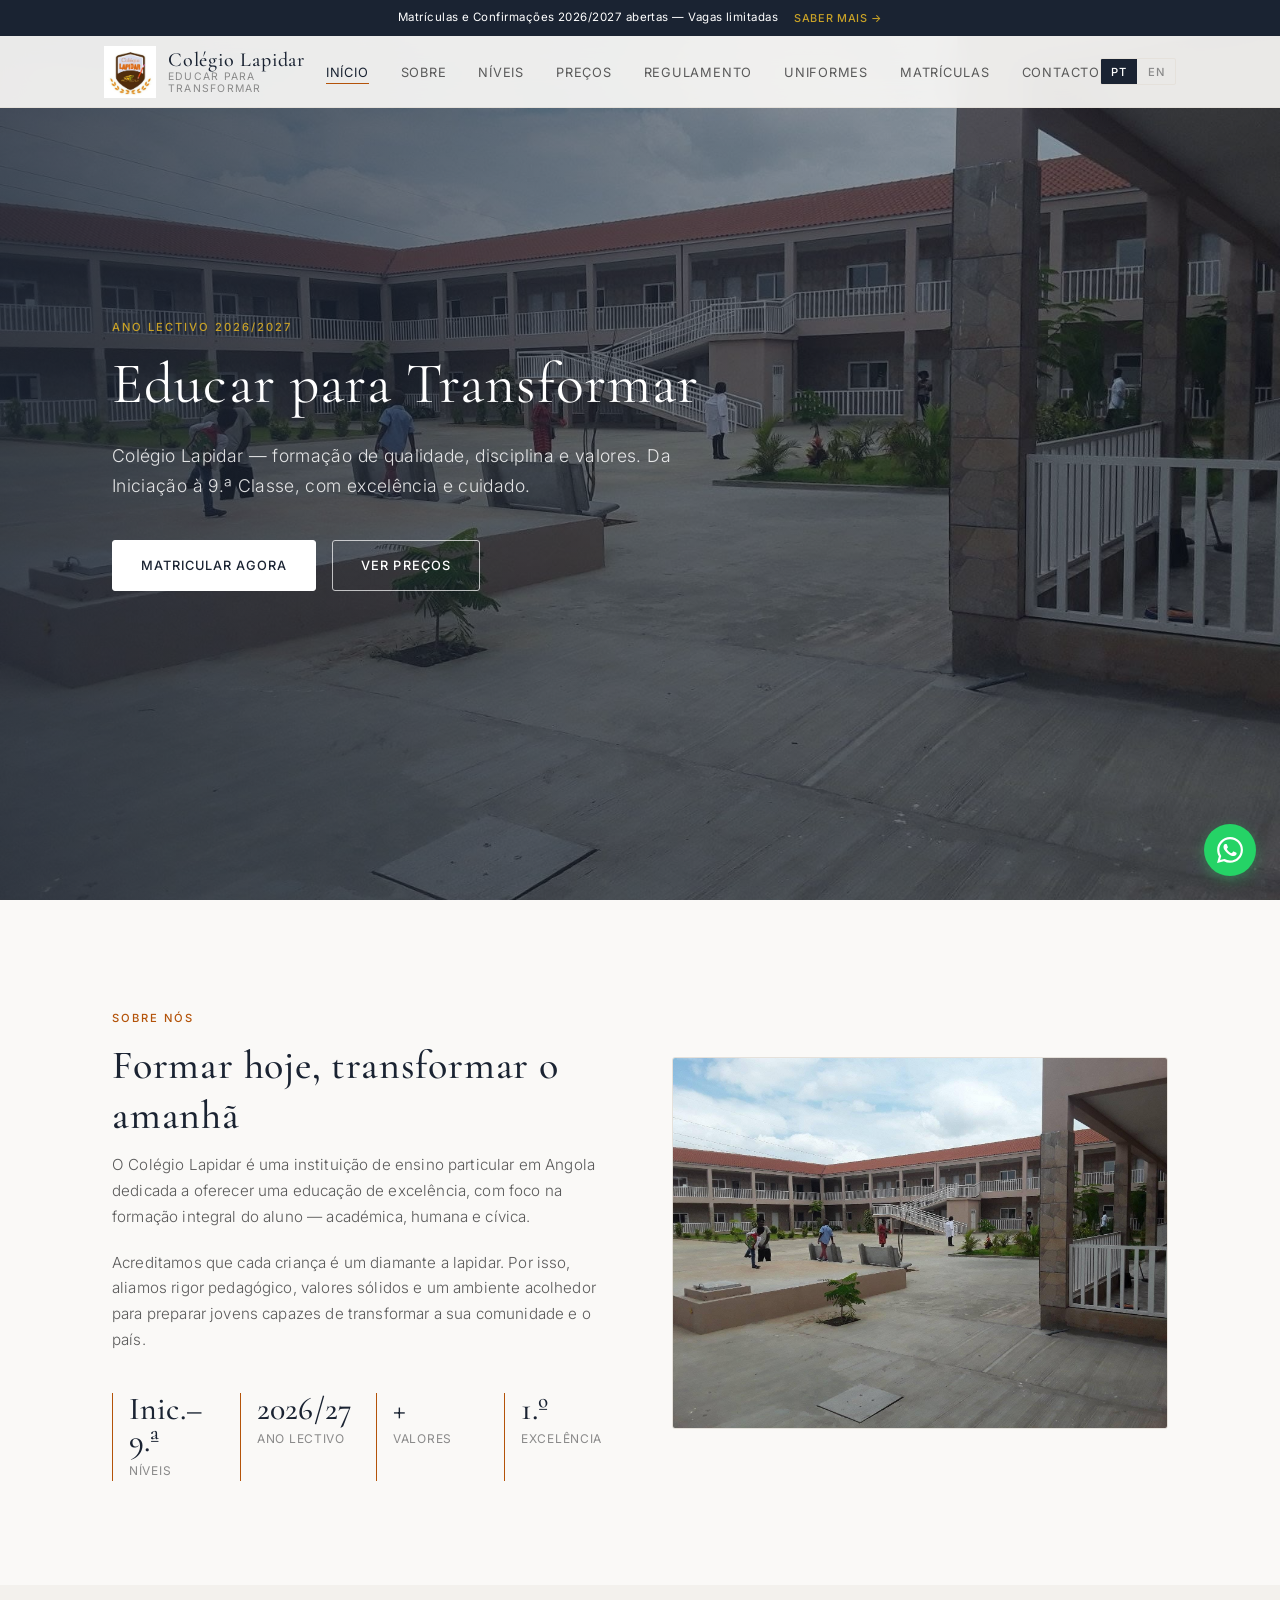
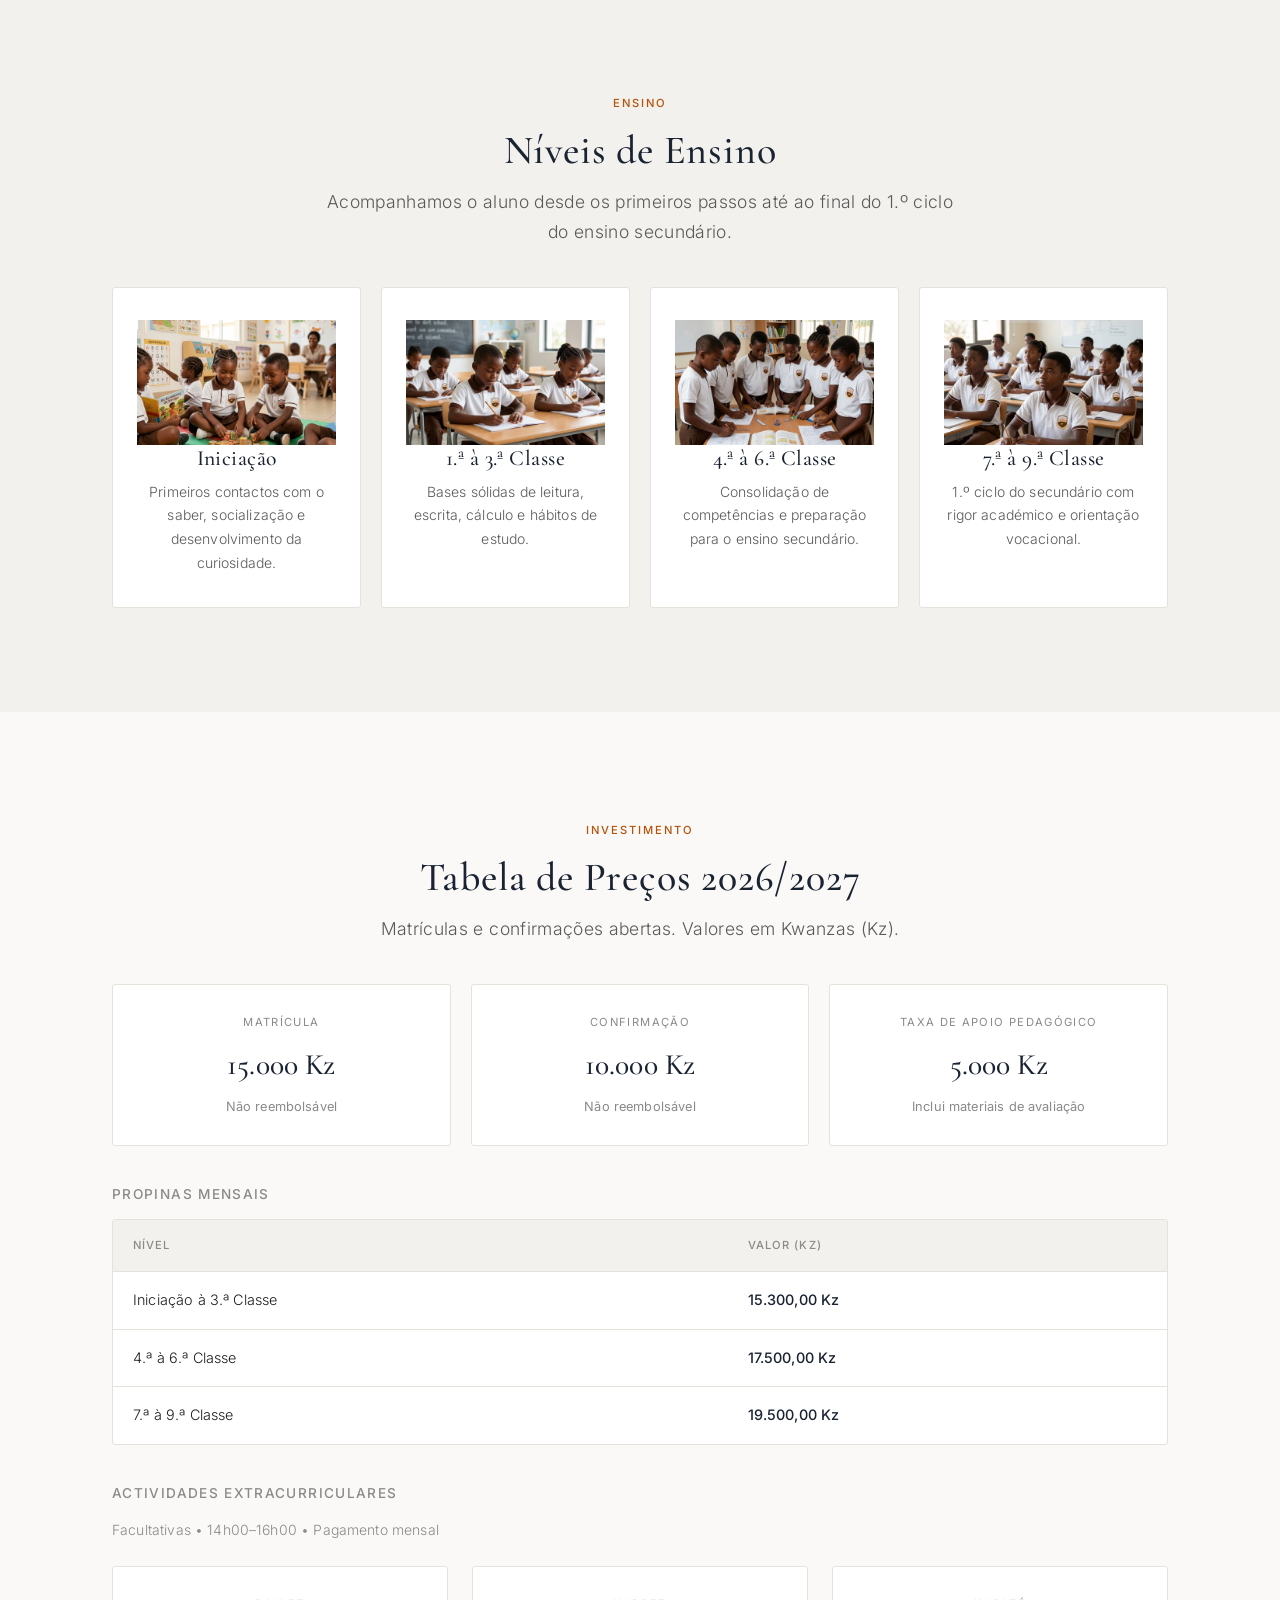
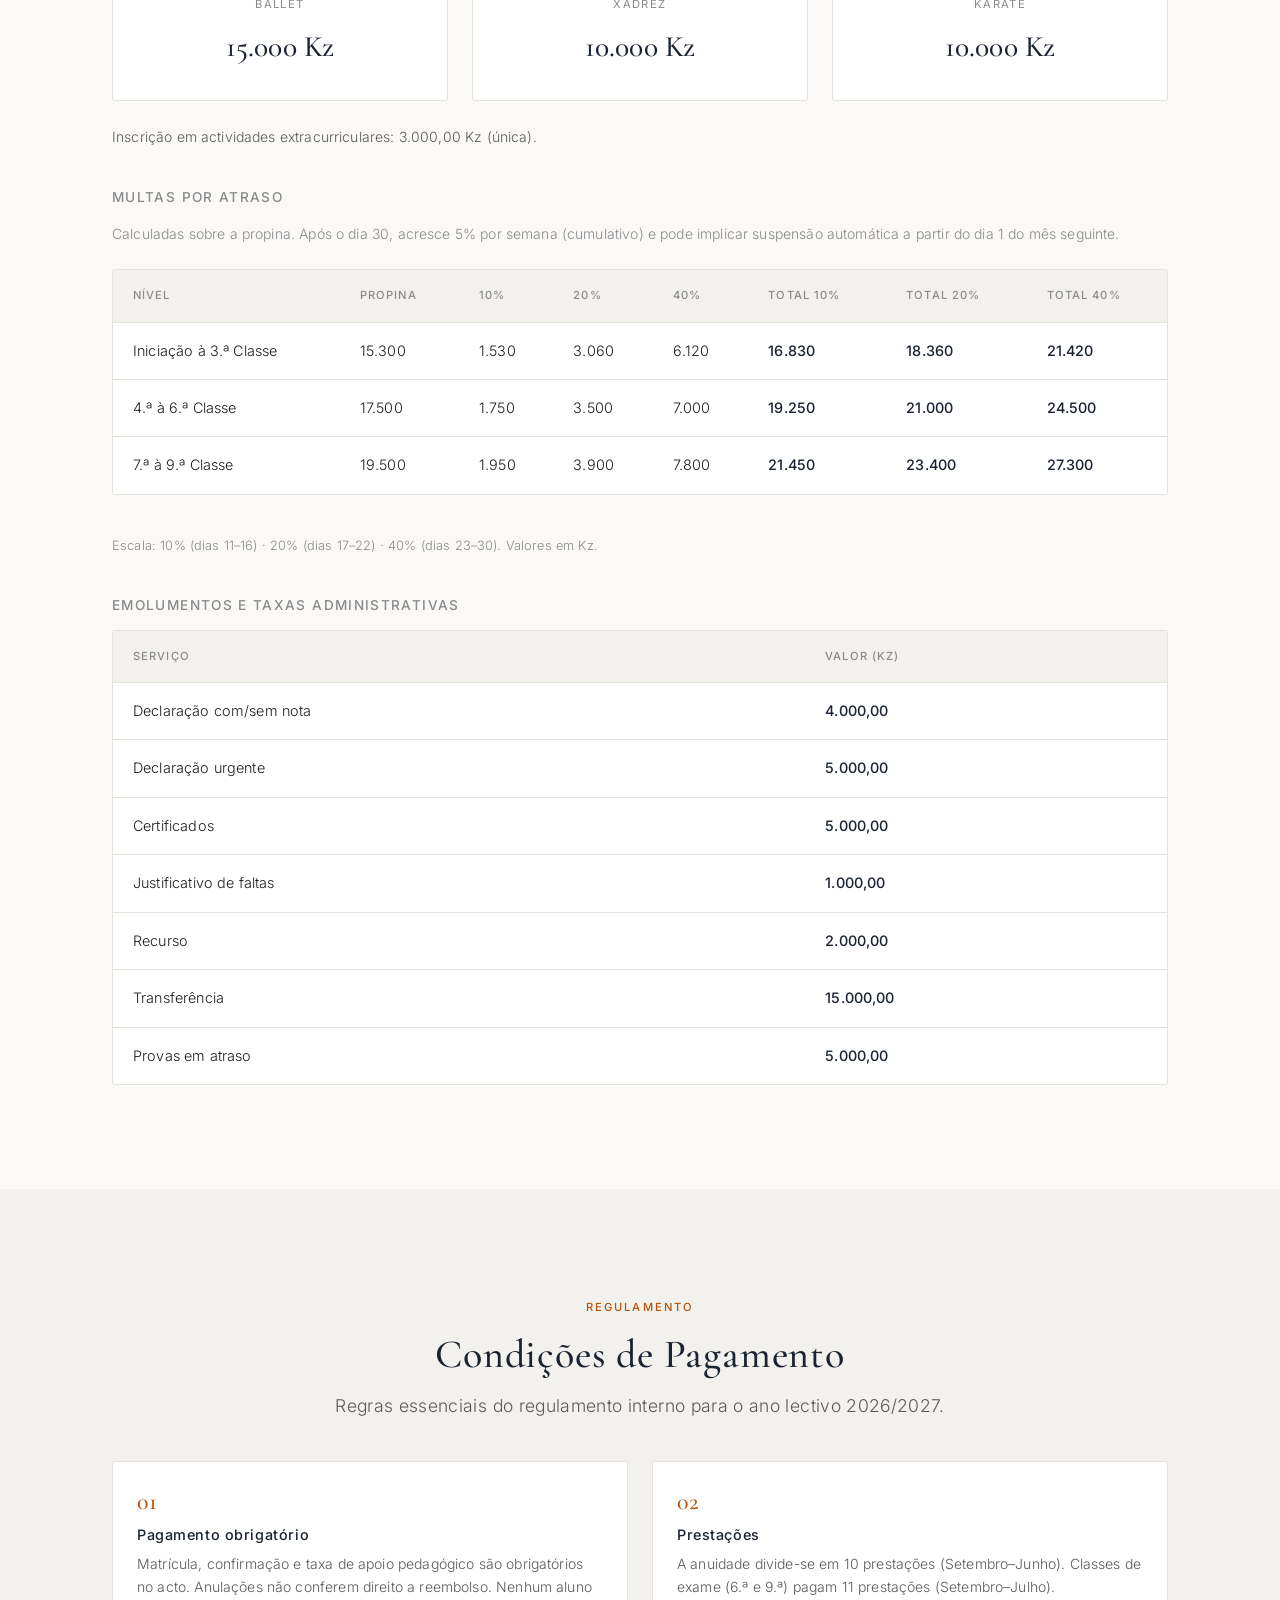
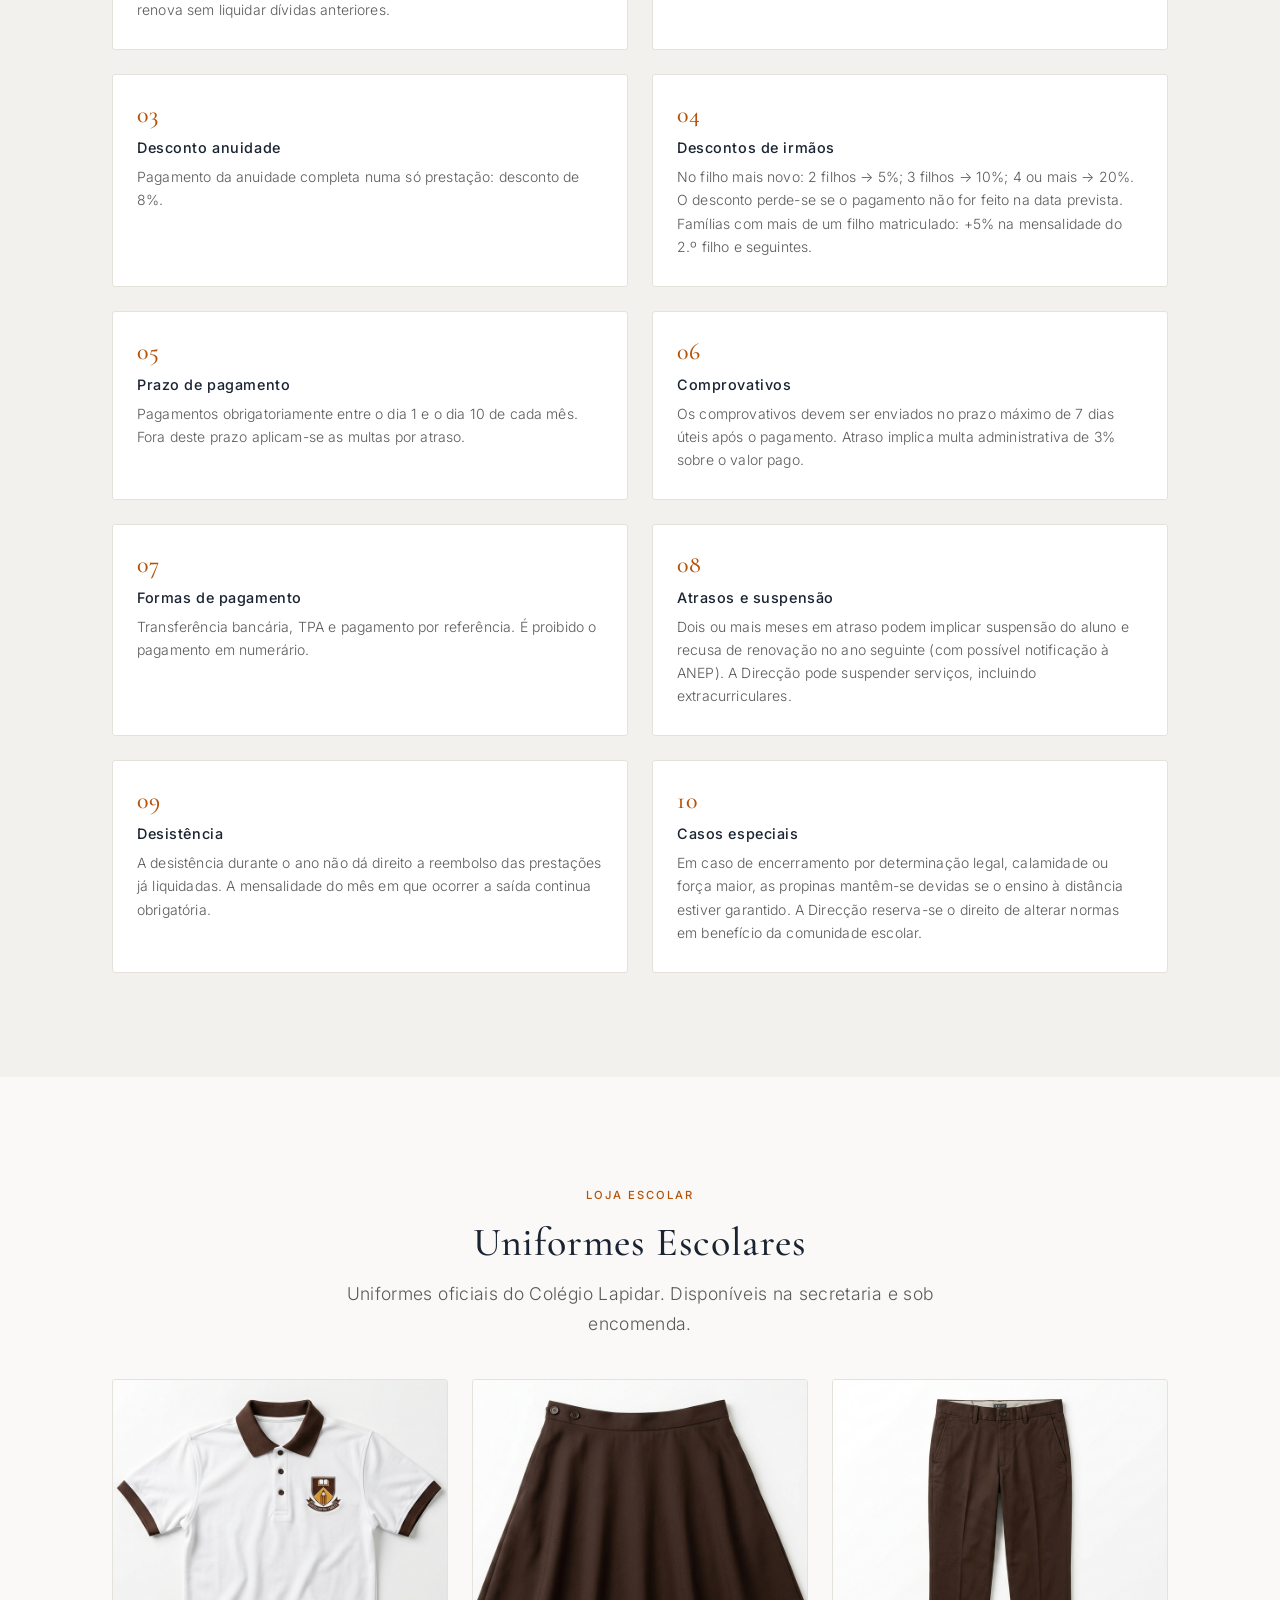
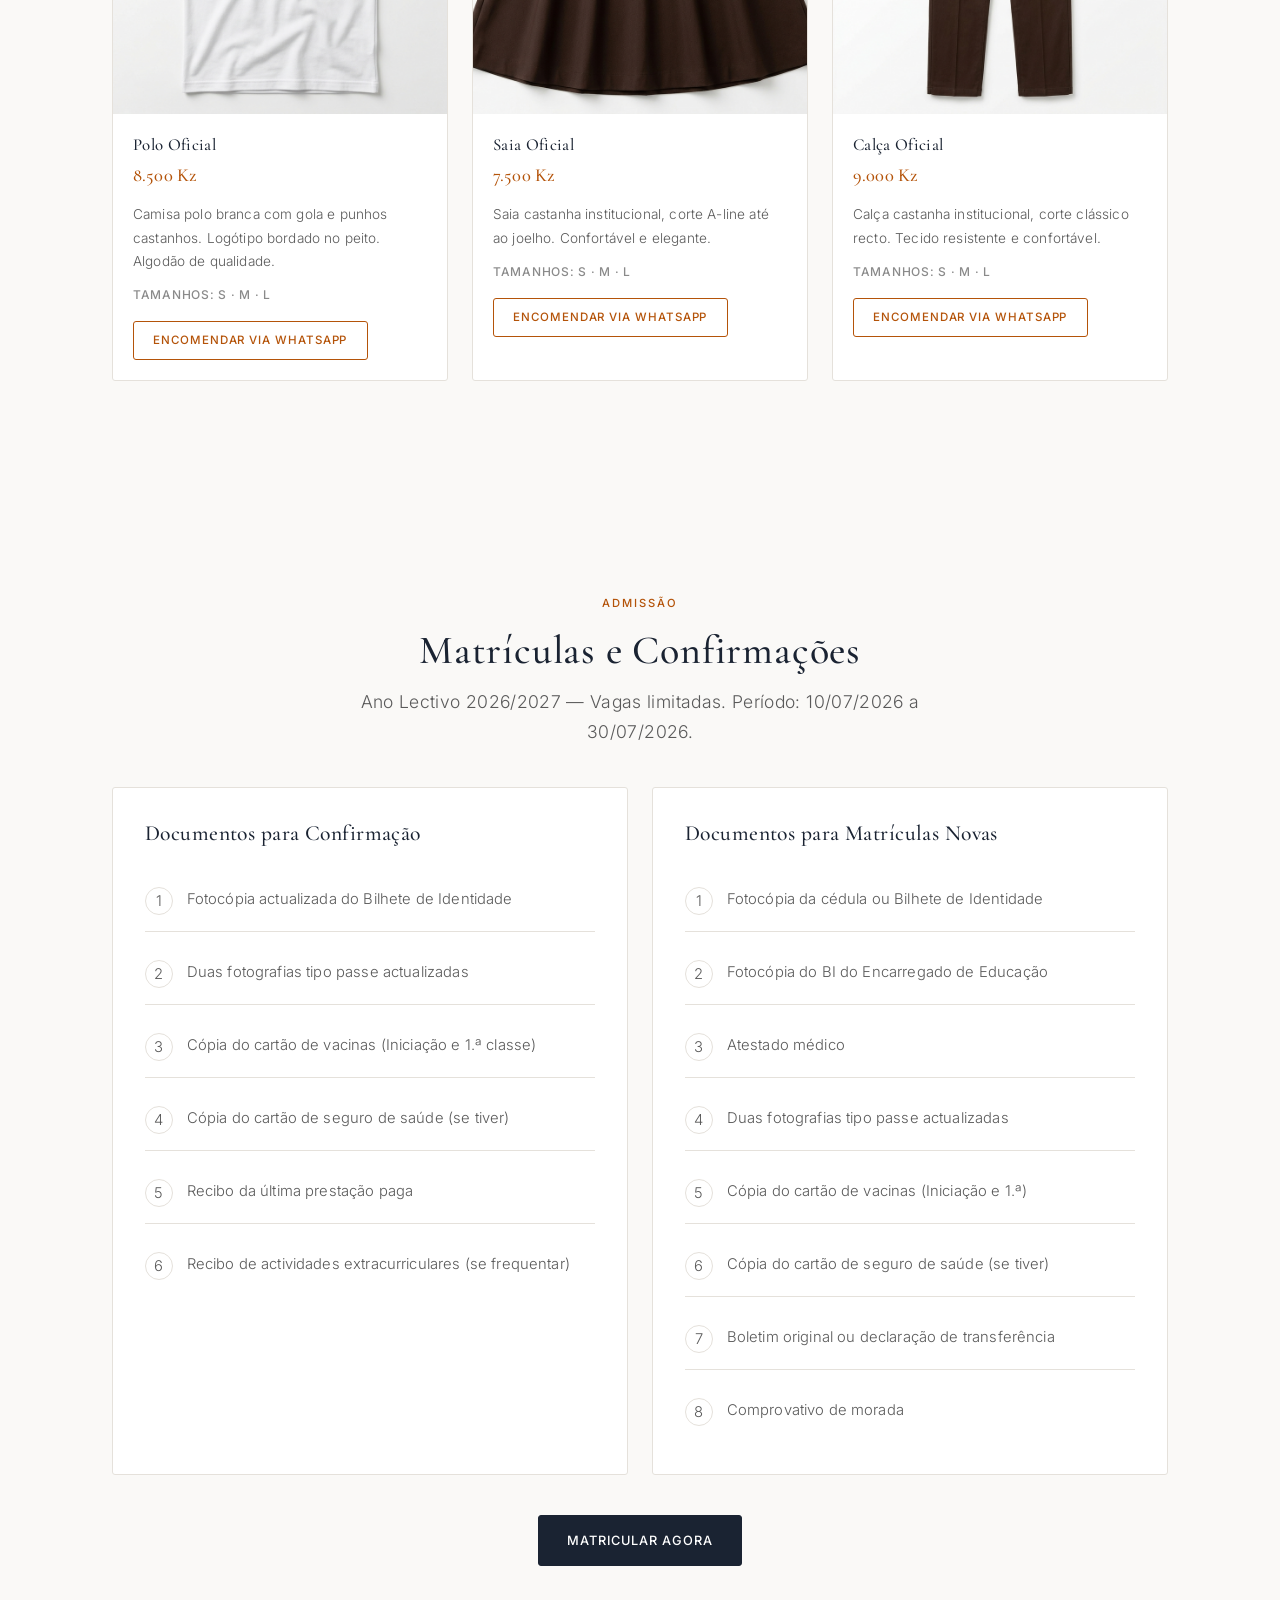
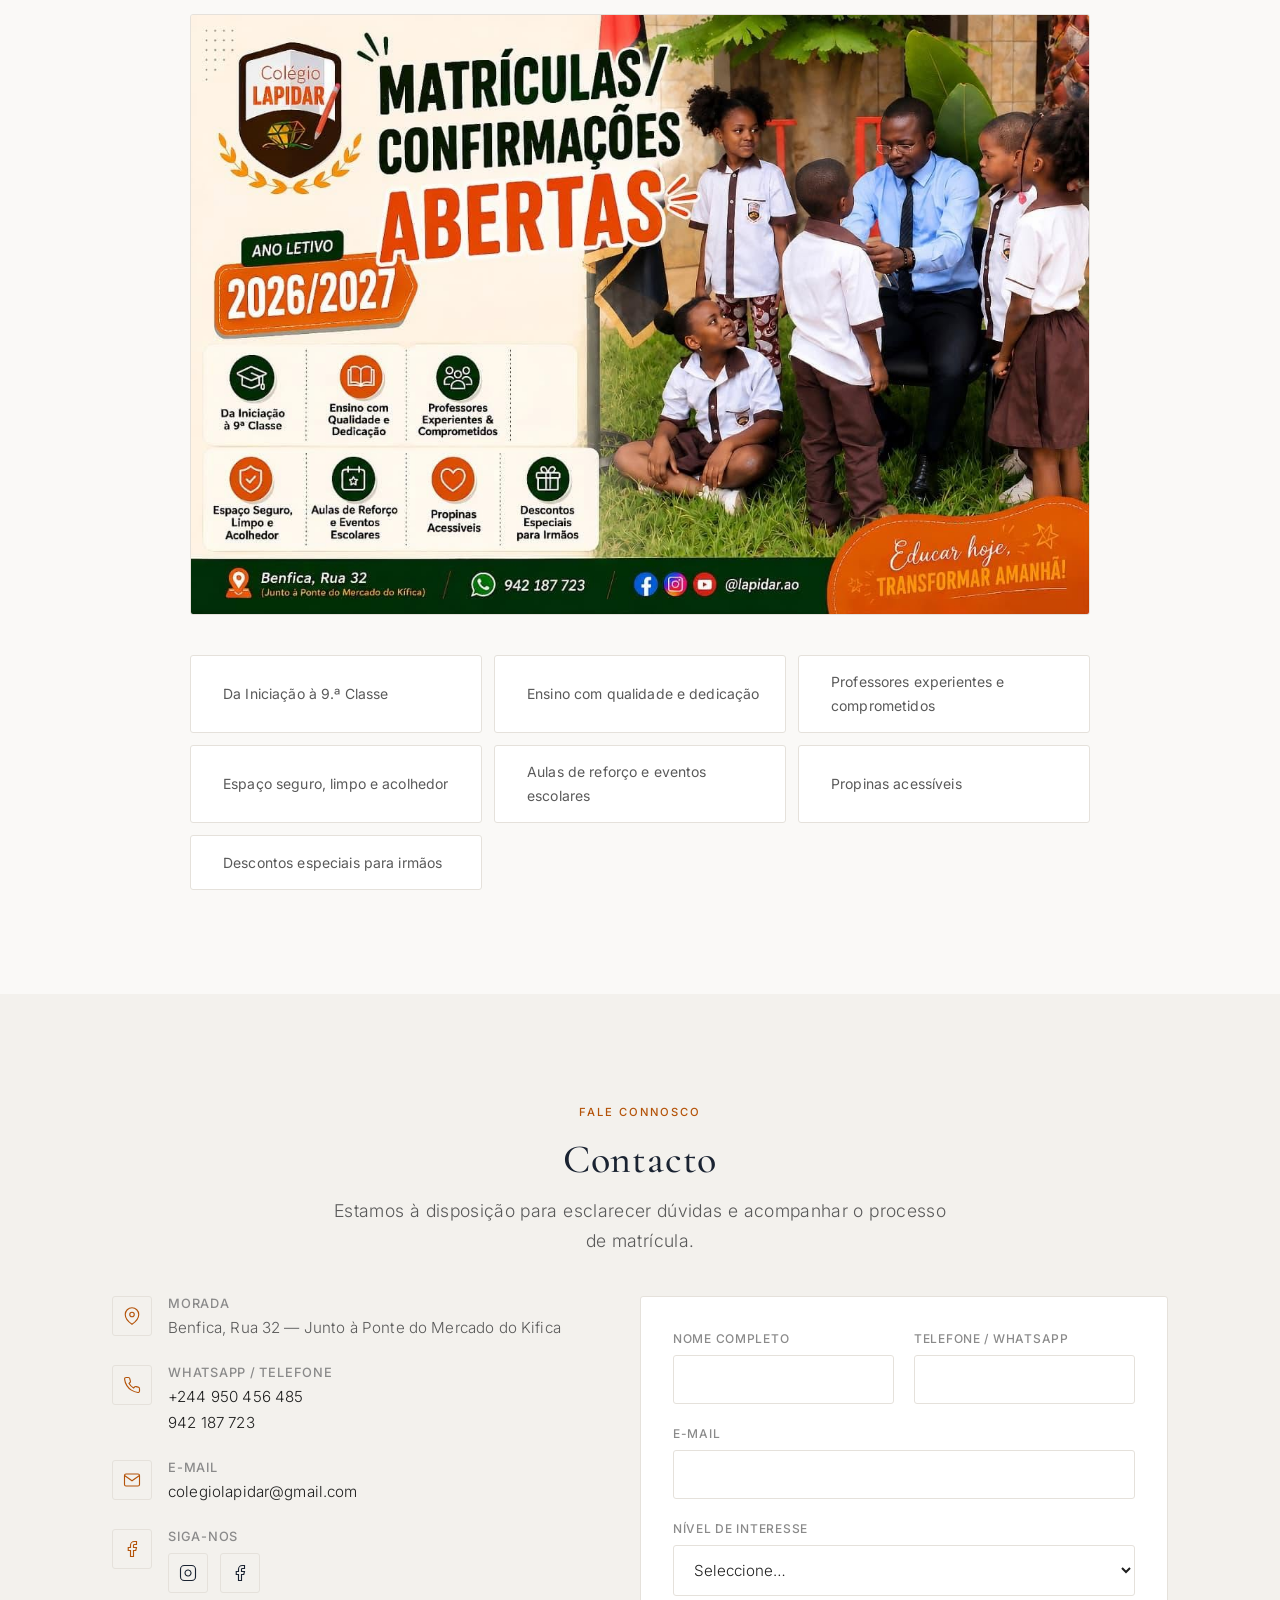
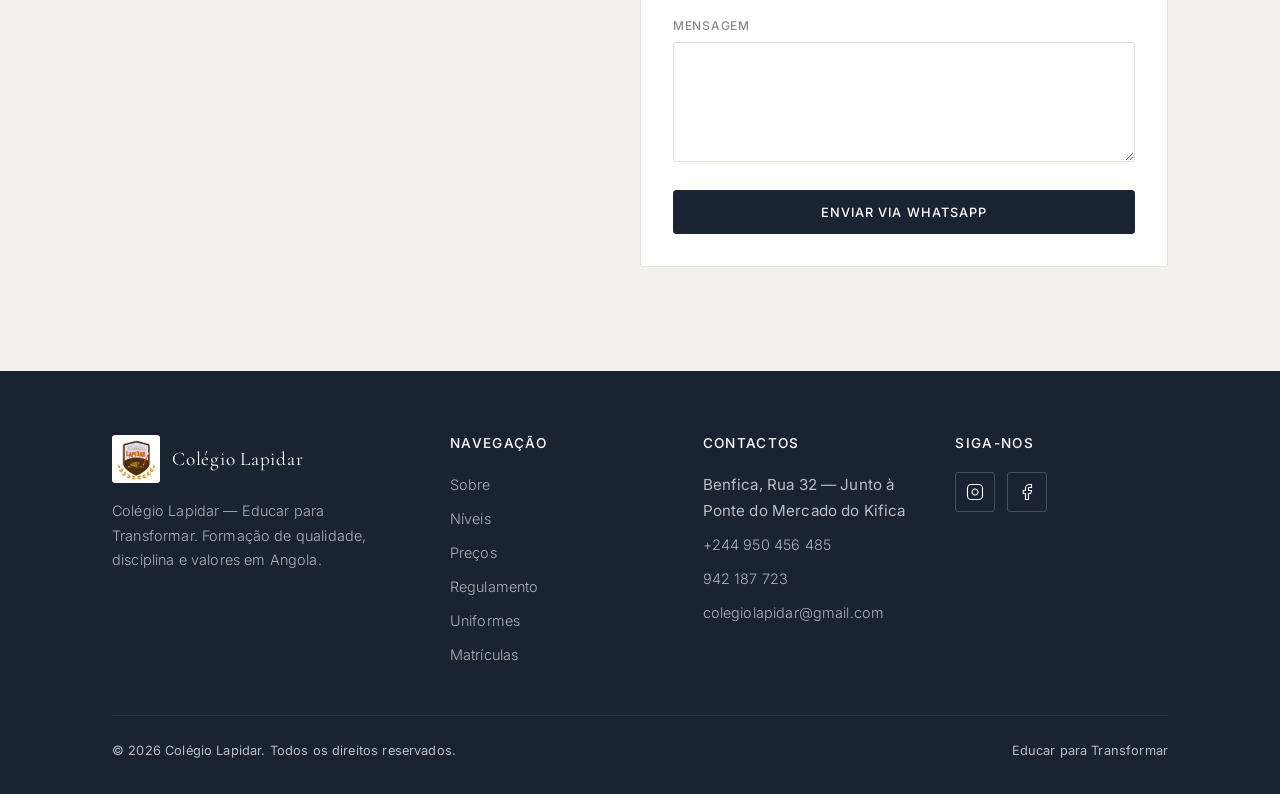
==== commit 5bd5b2fd: "Add files via upload" ====
--- a/colegio-lapidar/index.html
+++ b/colegio-lapidar/index.html
@@ -24,7 +24,7 @@
   <!-- Announcement bar -->
   <div class="announce-bar" role="status">
     <div class="container announce-inner">
-      <span data-i18n="announce">Matrículas e Confirmações 2026/2027 abertas — Vagas limitadas</span>
+      <span data-i18n="announce">Matrículas 2026/2027 abertas — Vagas limitadas</span>
       <a href="#matriculas" class="announce-link" data-i18n="announce_cta">Saber mais →</a>
     </div>
   </div>
@@ -120,11 +120,11 @@
                 <div class="stat-label" data-i18n="about_stat2">Ano Lectivo</div>
               </div>
               <div class="stat">
-                <div class="stat-num">∞</div>
+                <div class="stat-num">+</div>
                 <div class="stat-label" data-i18n="about_stat3">Valores</div>
               </div>
               <div class="stat">
-                <div class="stat-num">★</div>
+                <div class="stat-num">1.º</div>
                 <div class="stat-label" data-i18n="about_stat4">Excelência</div>
               </div>
             </div>
@@ -146,32 +146,40 @@
         </div>
         <div class="grid-4">
           <article class="card level-card">
-            <div class="level-icon">
-              <svg width="22" height="22" viewBox="0 0 24 24" fill="none" stroke="currentColor" stroke-width="1.5"><path d="M12 3l9 4.5v9L12 21l-9-4.5v-9L12 3z"/><path d="M12 12l9-4.5M12 12v9M12 12L3 7.5"/></svg>
-            </div>
-            <h3 data-i18n="level1_title">Iniciação</h3>
-            <p data-i18n="level1_desc">Primeiros contactos com o saber, socialização e desenvolvimento da curiosidade.</p>
+            <div class="card-img">
+              <img src="assets/images/nivel-iniciacao.jpg" alt="Iniciação — Colégio Lapidar" loading="lazy" />
+            </div>
+            <div class="level-body">
+              <h3 data-i18n="level1_title">Iniciação</h3>
+              <p data-i18n="level1_desc">Primeiros contactos com o saber, socialização e desenvolvimento da curiosidade.</p>
+            </div>
           </article>
           <article class="card level-card">
-            <div class="level-icon">
-              <svg width="22" height="22" viewBox="0 0 24 24" fill="none" stroke="currentColor" stroke-width="1.5"><path d="M4 19.5A2.5 2.5 0 016.5 17H20"/><path d="M6.5 2H20v20H6.5A2.5 2.5 0 014 19.5v-15A2.5 2.5 0 016.5 2z"/></svg>
-            </div>
-            <h3 data-i18n="level2_title">1.ª à 3.ª Classe</h3>
-            <p data-i18n="level2_desc">Bases sólidas de leitura, escrita, cálculo e hábitos de estudo.</p>
+            <div class="card-img">
+              <img src="assets/images/nivel-1-3.jpg" alt="1.ª à 3.ª Classe — Colégio Lapidar" loading="lazy" />
+            </div>
+            <div class="level-body">
+              <h3 data-i18n="level2_title">1.ª à 3.ª Classe</h3>
+              <p data-i18n="level2_desc">Bases sólidas de leitura, escrita, cálculo e hábitos de estudo.</p>
+            </div>
           </article>
           <article class="card level-card">
-            <div class="level-icon">
-              <svg width="22" height="22" viewBox="0 0 24 24" fill="none" stroke="currentColor" stroke-width="1.5"><circle cx="12" cy="8" r="4"/><path d="M4 20c0-4 4-6 8-6s8 2 8 6"/></svg>
-            </div>
-            <h3 data-i18n="level3_title">4.ª à 6.ª Classe</h3>
-            <p data-i18n="level3_desc">Consolidação de competências e preparação para o ensino secundário.</p>
+            <div class="card-img">
+              <img src="assets/images/nivel-4-6.jpg" alt="4.ª à 6.ª Classe — Colégio Lapidar" loading="lazy" />
+            </div>
+            <div class="level-body">
+              <h3 data-i18n="level3_title">4.ª à 6.ª Classe</h3>
+              <p data-i18n="level3_desc">Consolidação de competências e preparação para o ensino secundário.</p>
+            </div>
           </article>
           <article class="card level-card">
-            <div class="level-icon">
-              <svg width="22" height="22" viewBox="0 0 24 24" fill="none" stroke="currentColor" stroke-width="1.5"><path d="M22 10v6M2 10l10-5 10 5-10 5z"/><path d="M6 12v5c3 3 9 3 12 0v-5"/></svg>
-            </div>
-            <h3 data-i18n="level4_title">7.ª à 9.ª Classe</h3>
-            <p data-i18n="level4_desc">1.º ciclo do secundário com rigor académico e orientação vocacional.</p>
+            <div class="card-img">
+              <img src="assets/images/nivel-7-9.jpg" alt="7.ª à 9.ª Classe — Colégio Lapidar" loading="lazy" />
+            </div>
+            <div class="level-body">
+              <h3 data-i18n="level4_title">7.ª à 9.ª Classe</h3>
+              <p data-i18n="level4_desc">1.º ciclo do secundário com rigor académico e orientação vocacional.</p>
+            </div>
           </article>
         </div>
       </div>
@@ -255,7 +263,7 @@
         <h3 class="mb-2" style="font-family: var(--font-sans); font-size: 0.85rem; letter-spacing: 0.1em; text-transform: uppercase; color: var(--text-muted);" data-i18n="fine_title">Multas por Atraso</h3>
         <p class="mb-3" style="font-size: 0.875rem; color: var(--text-muted); font-weight: 300;" data-i18n="fine_note">Calculadas sobre a propina. Após o dia 30, acresce 5% por semana (cumulativo) e pode implicar suspensão automática a partir do dia 1 do mês seguinte.</p>
         <div class="price-table-wrap mb-4">
-          <table class="price-table">
+          <table class="price-table price-table-wide">
             <thead>
               <tr>
                 <th data-i18n="fine_col1">Nível</th>
@@ -508,31 +516,31 @@
         <!-- Destaques do colégio -->
         <div class="benefits-grid">
           <div class="benefit-item">
-            <span class="benefit-icon" aria-hidden="true">🎓</span>
+            <span class="benefit-mark" aria-hidden="true"></span>
             <span data-i18n="ben1">Da Iniciação à 9.ª Classe</span>
           </div>
           <div class="benefit-item">
-            <span class="benefit-icon" aria-hidden="true">📖</span>
+            <span class="benefit-mark" aria-hidden="true"></span>
             <span data-i18n="ben2">Ensino com qualidade e dedicação</span>
           </div>
           <div class="benefit-item">
-            <span class="benefit-icon" aria-hidden="true">👨‍🏫</span>
+            <span class="benefit-mark" aria-hidden="true"></span>
             <span data-i18n="ben3">Professores experientes e comprometidos</span>
           </div>
           <div class="benefit-item">
-            <span class="benefit-icon" aria-hidden="true">🛡️</span>
+            <span class="benefit-mark" aria-hidden="true"></span>
             <span data-i18n="ben4">Espaço seguro, limpo e acolhedor</span>
           </div>
           <div class="benefit-item">
-            <span class="benefit-icon" aria-hidden="true">📅</span>
+            <span class="benefit-mark" aria-hidden="true"></span>
             <span data-i18n="ben5">Aulas de reforço e eventos escolares</span>
           </div>
           <div class="benefit-item">
-            <span class="benefit-icon" aria-hidden="true">💚</span>
+            <span class="benefit-mark" aria-hidden="true"></span>
             <span data-i18n="ben6">Propinas acessíveis</span>
           </div>
           <div class="benefit-item">
-            <span class="benefit-icon" aria-hidden="true">🎁</span>
+            <span class="benefit-mark" aria-hidden="true"></span>
             <span data-i18n="ben7">Descontos especiais para irmãos</span>
           </div>
         </div>
--- a/colegio-lapidar/css/style.css
+++ b/colegio-lapidar/css/style.css
@@ -875,6 +875,15 @@
   font-size: 0.85rem;
   color: var(--text-soft);
   font-weight: 300;
+  margin-bottom: 0.75rem;
+}
+
+.product-sizes {
+  font-size: 0.75rem;
+  font-weight: 500;
+  letter-spacing: 0.06em;
+  text-transform: uppercase;
+  color: var(--text-muted);
   margin-bottom: 1rem;
 }
 
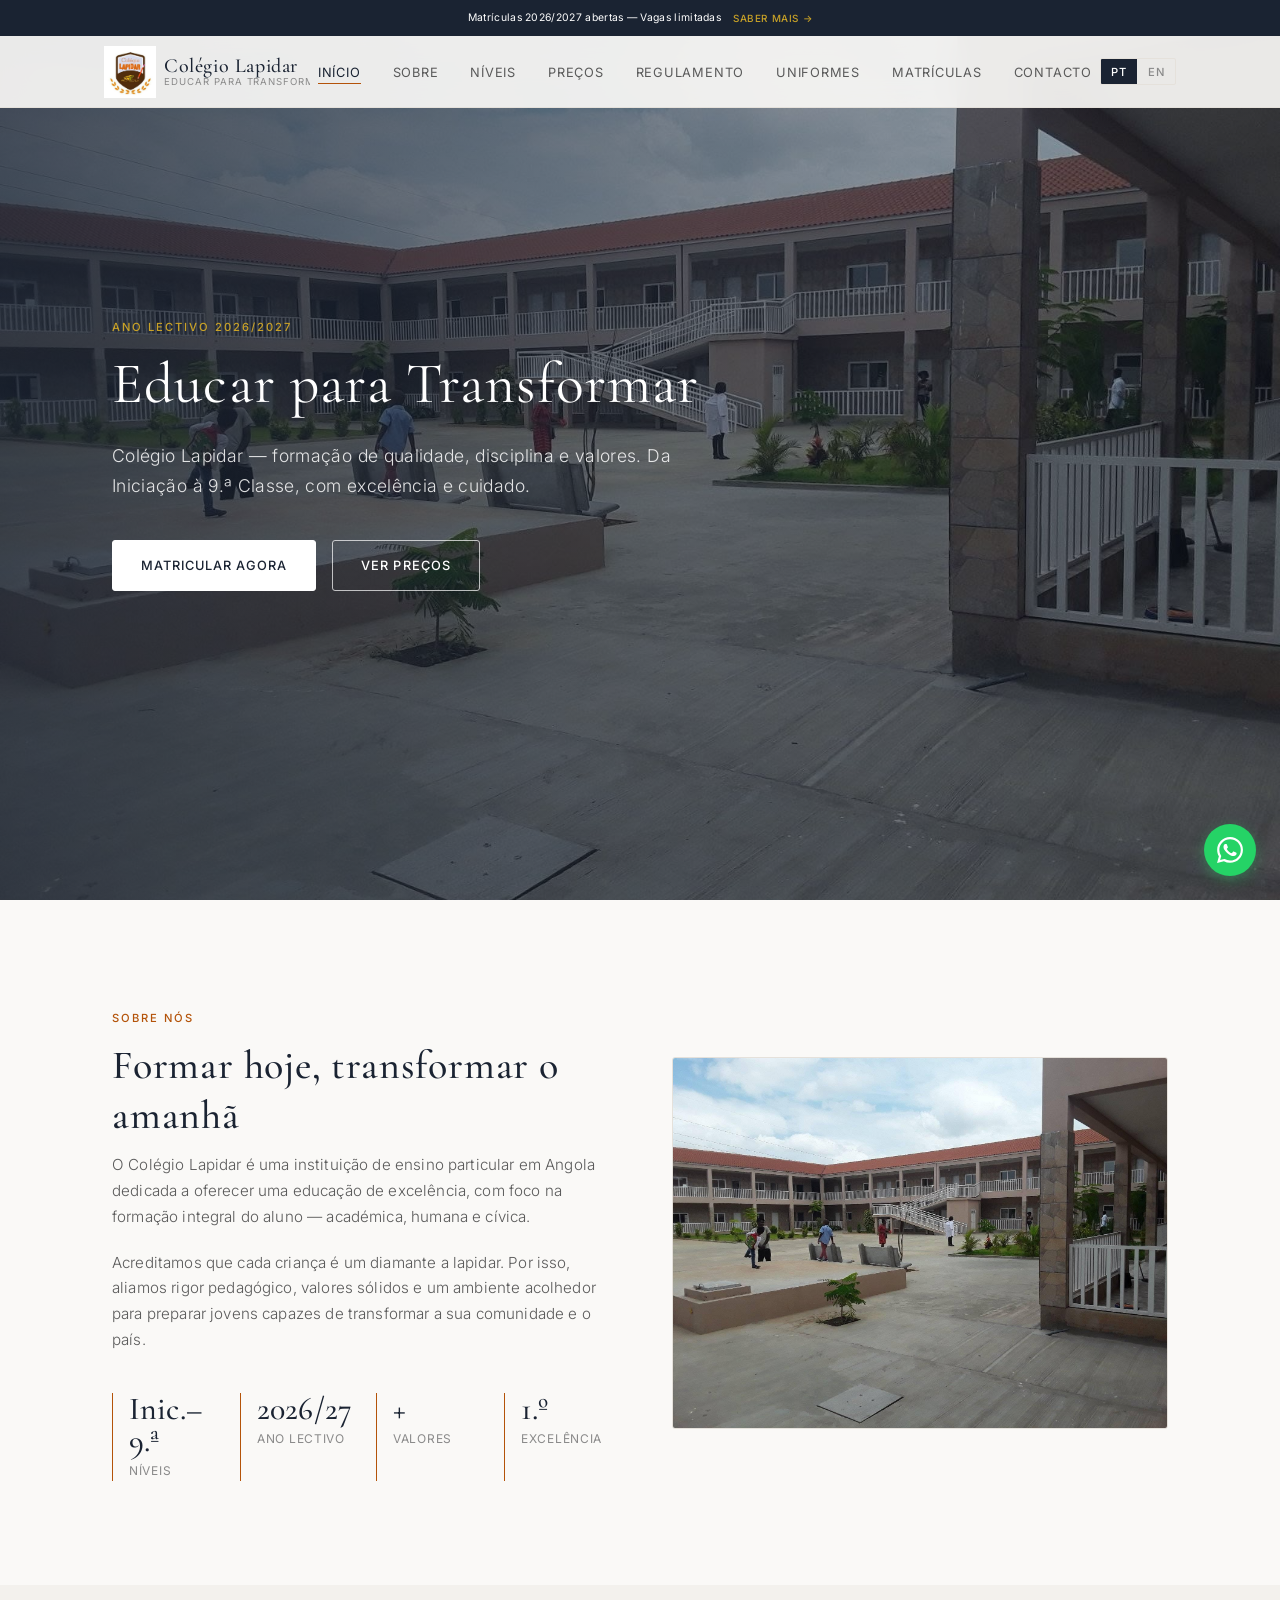
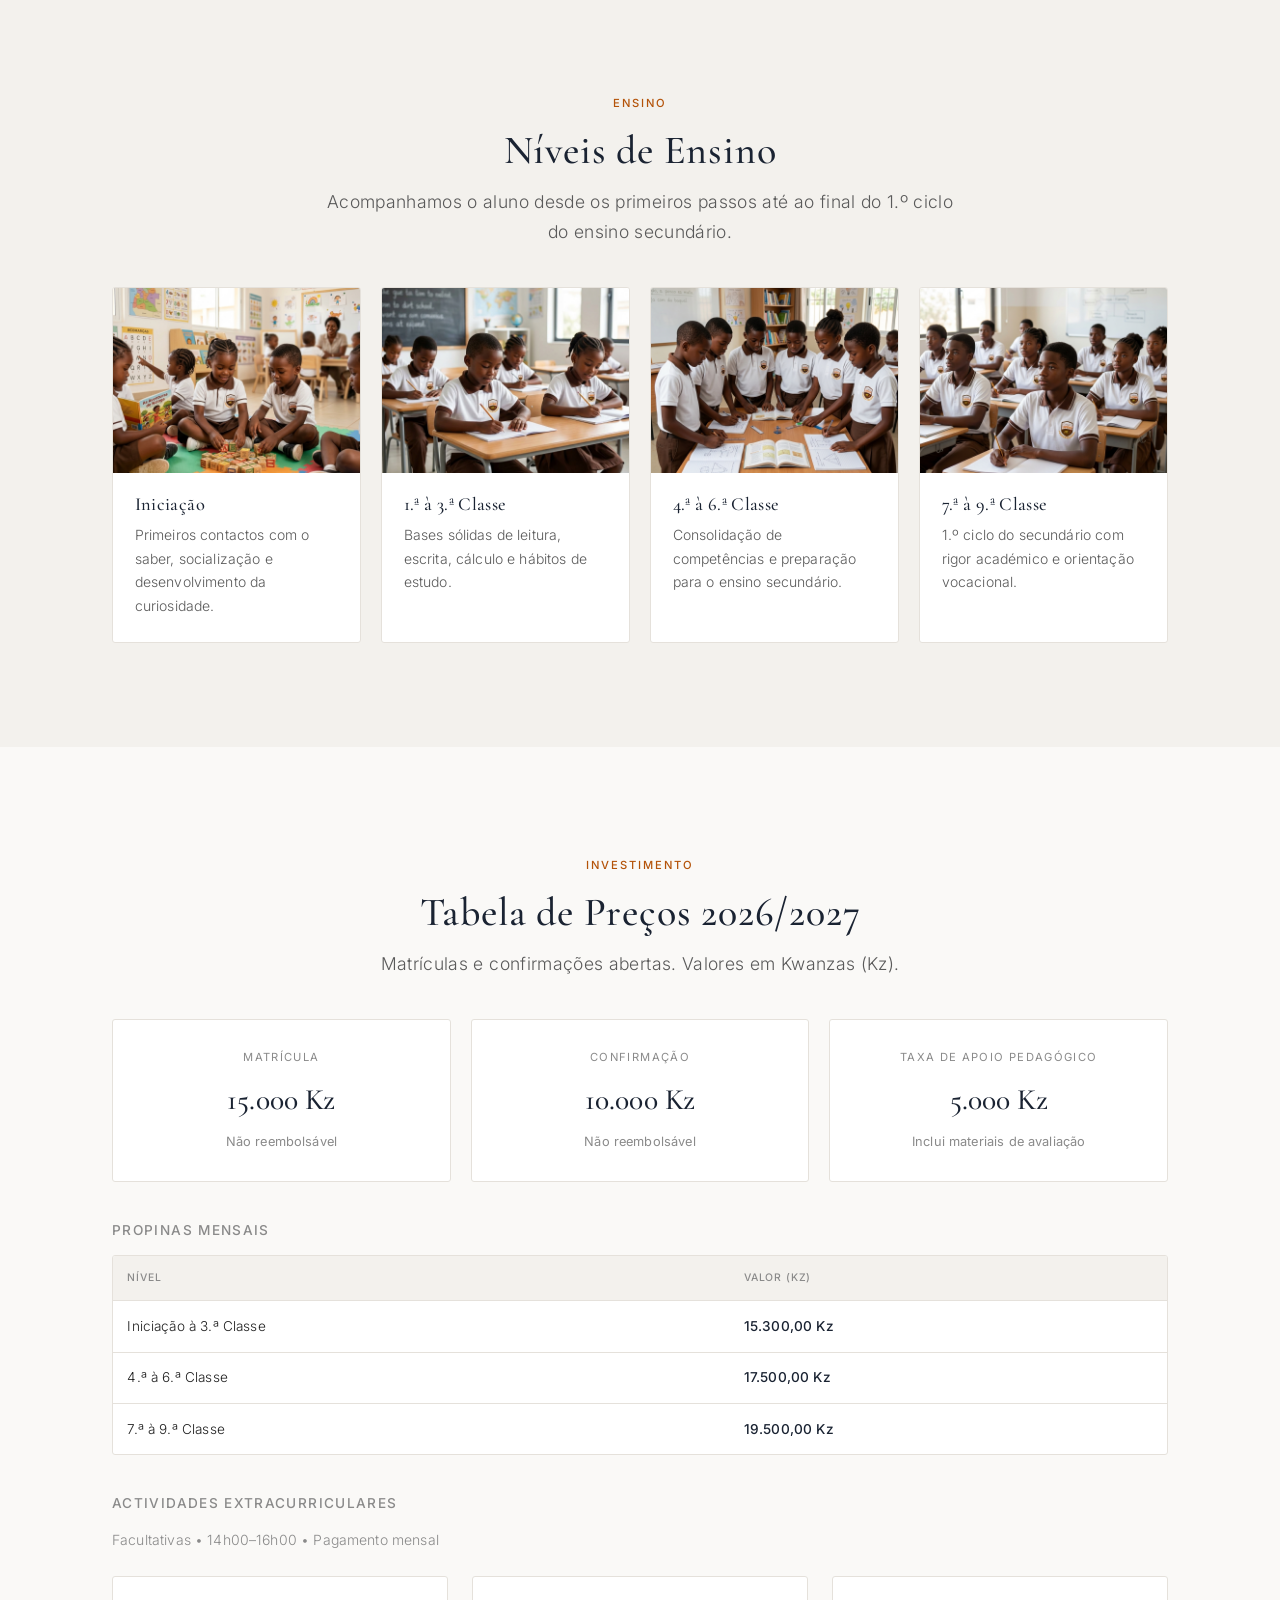
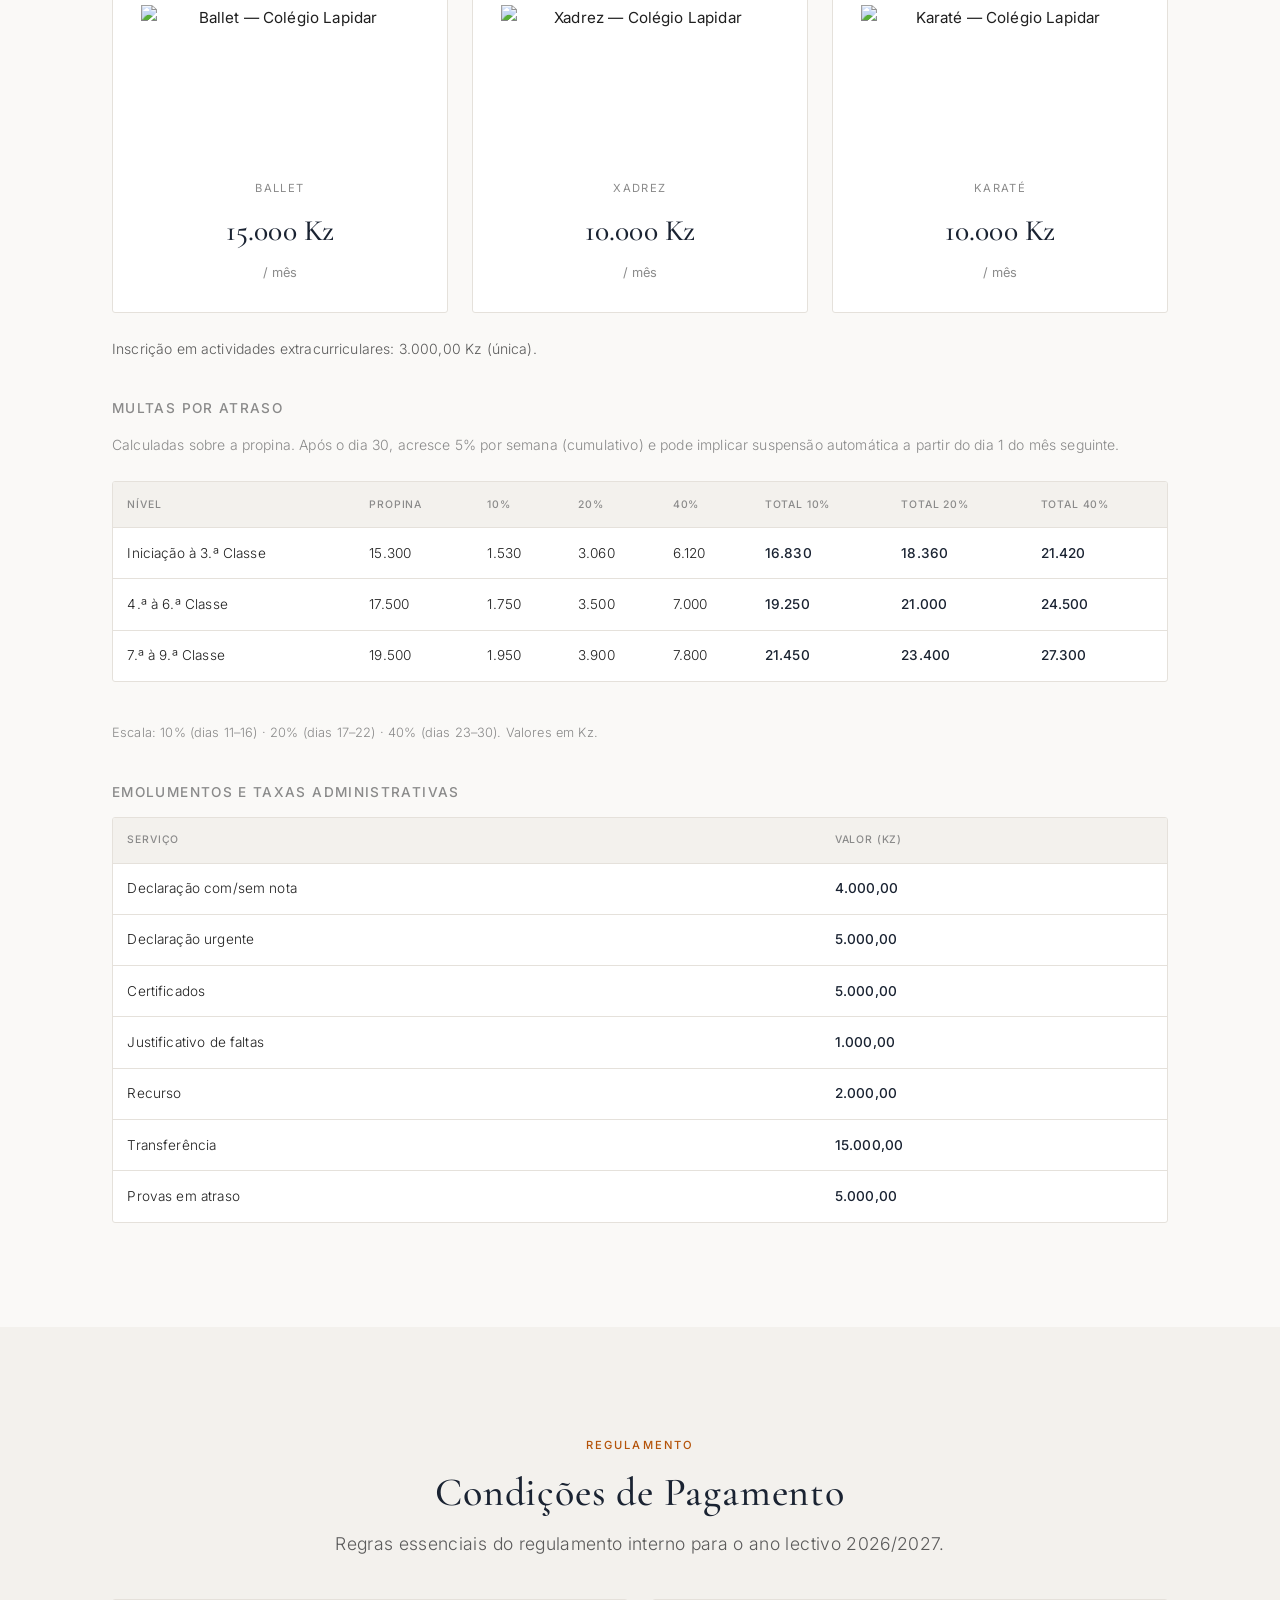
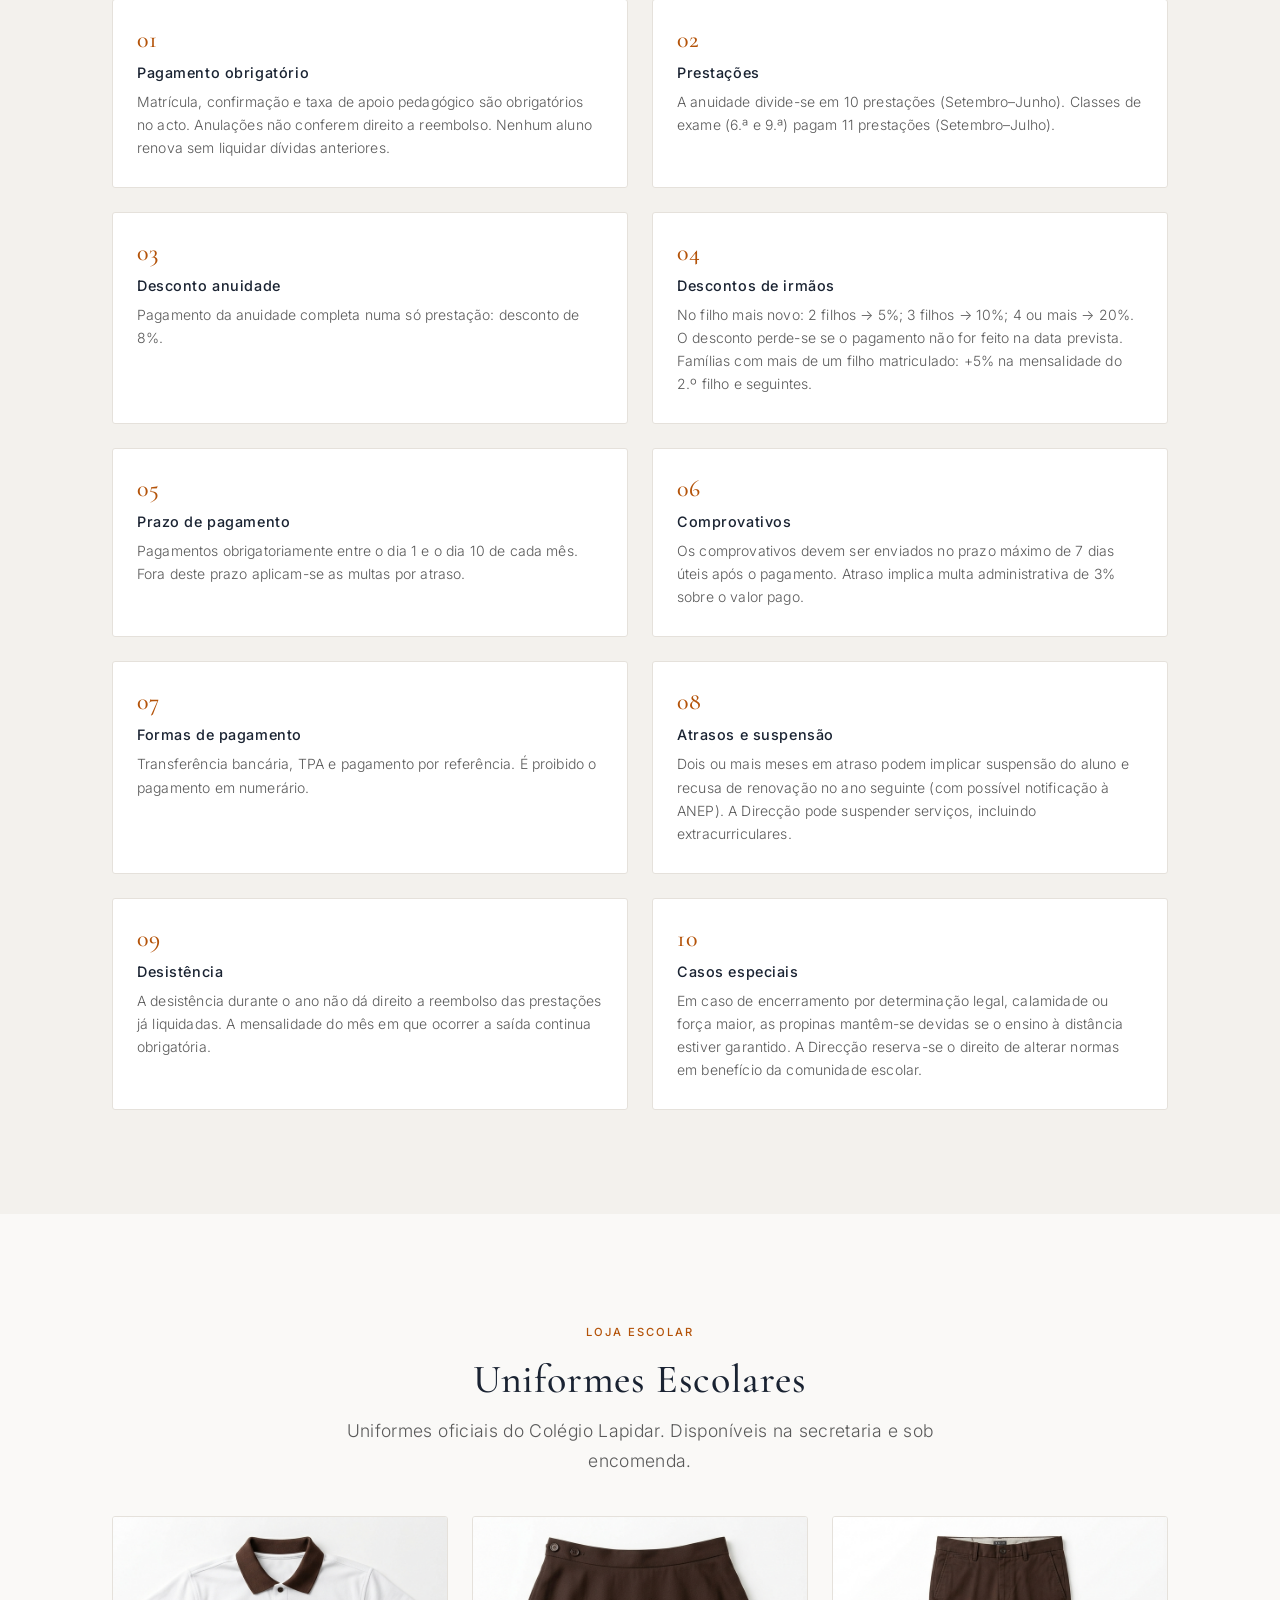
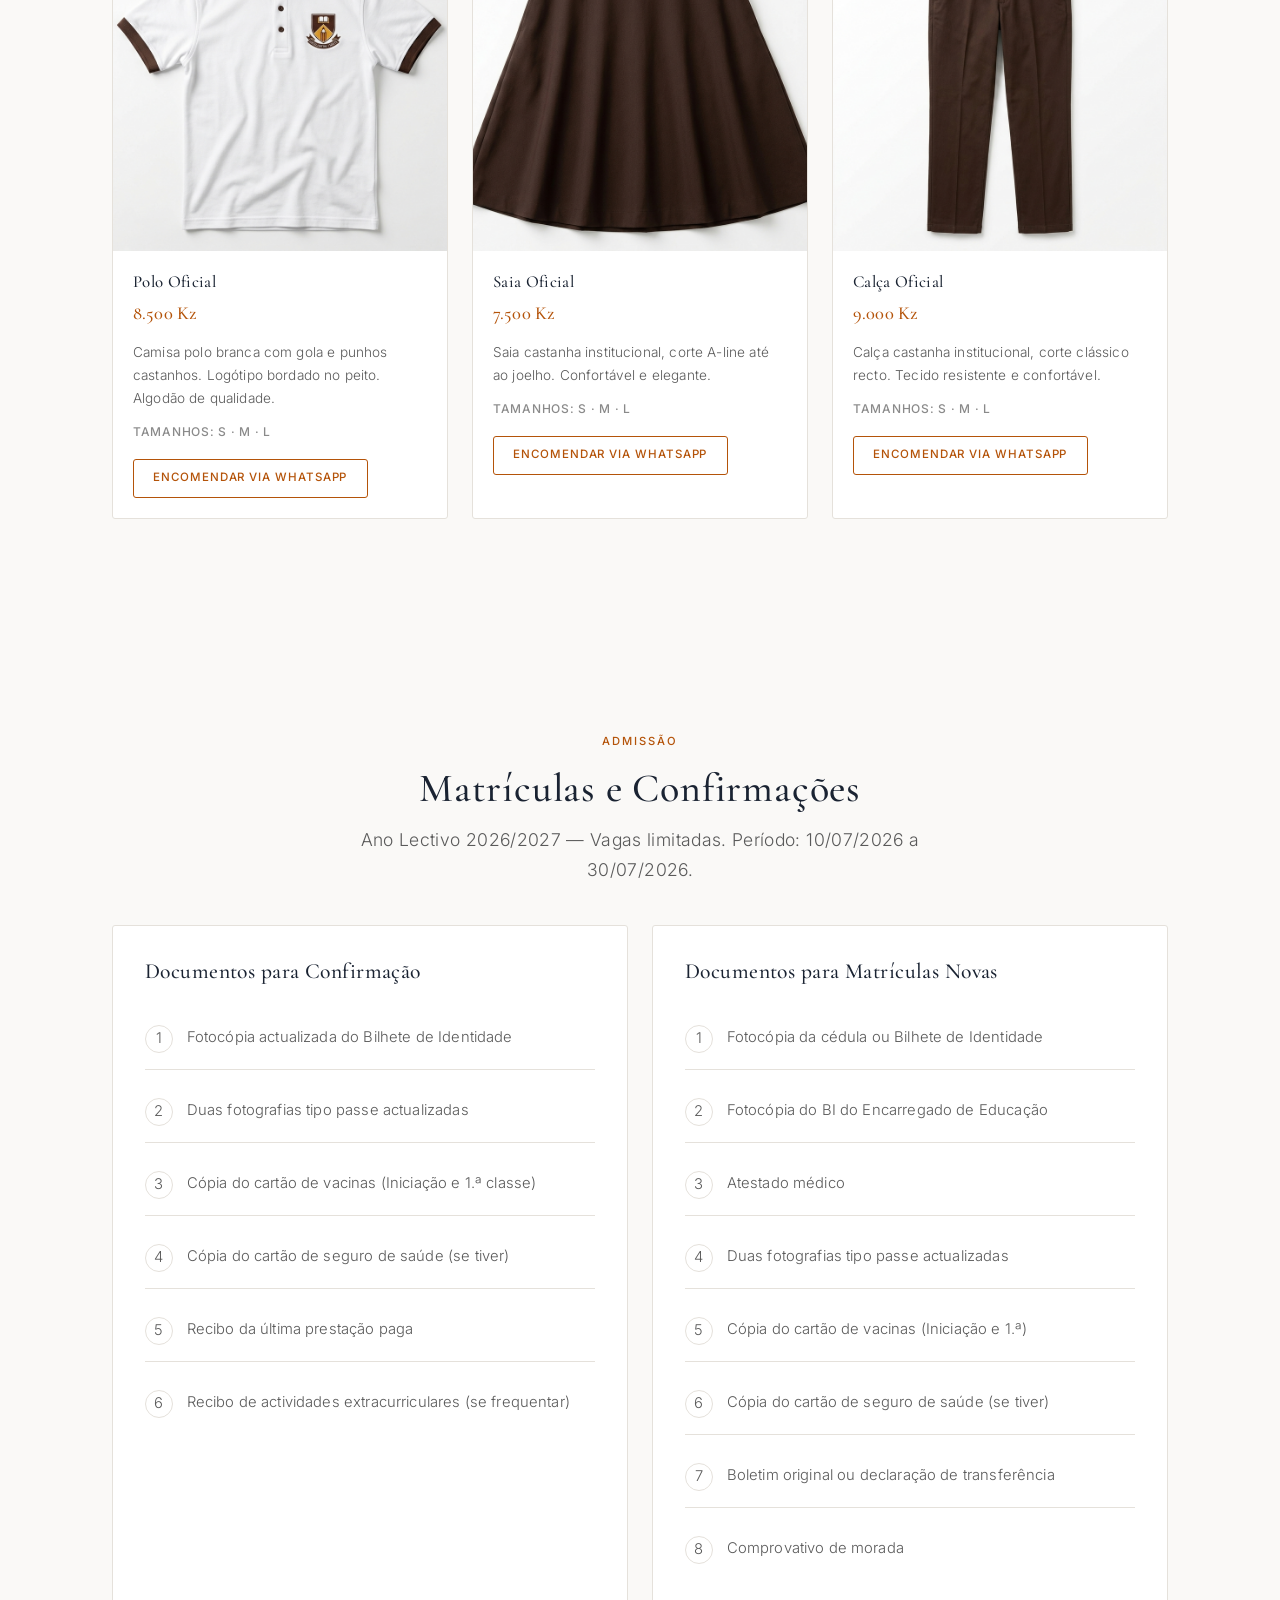
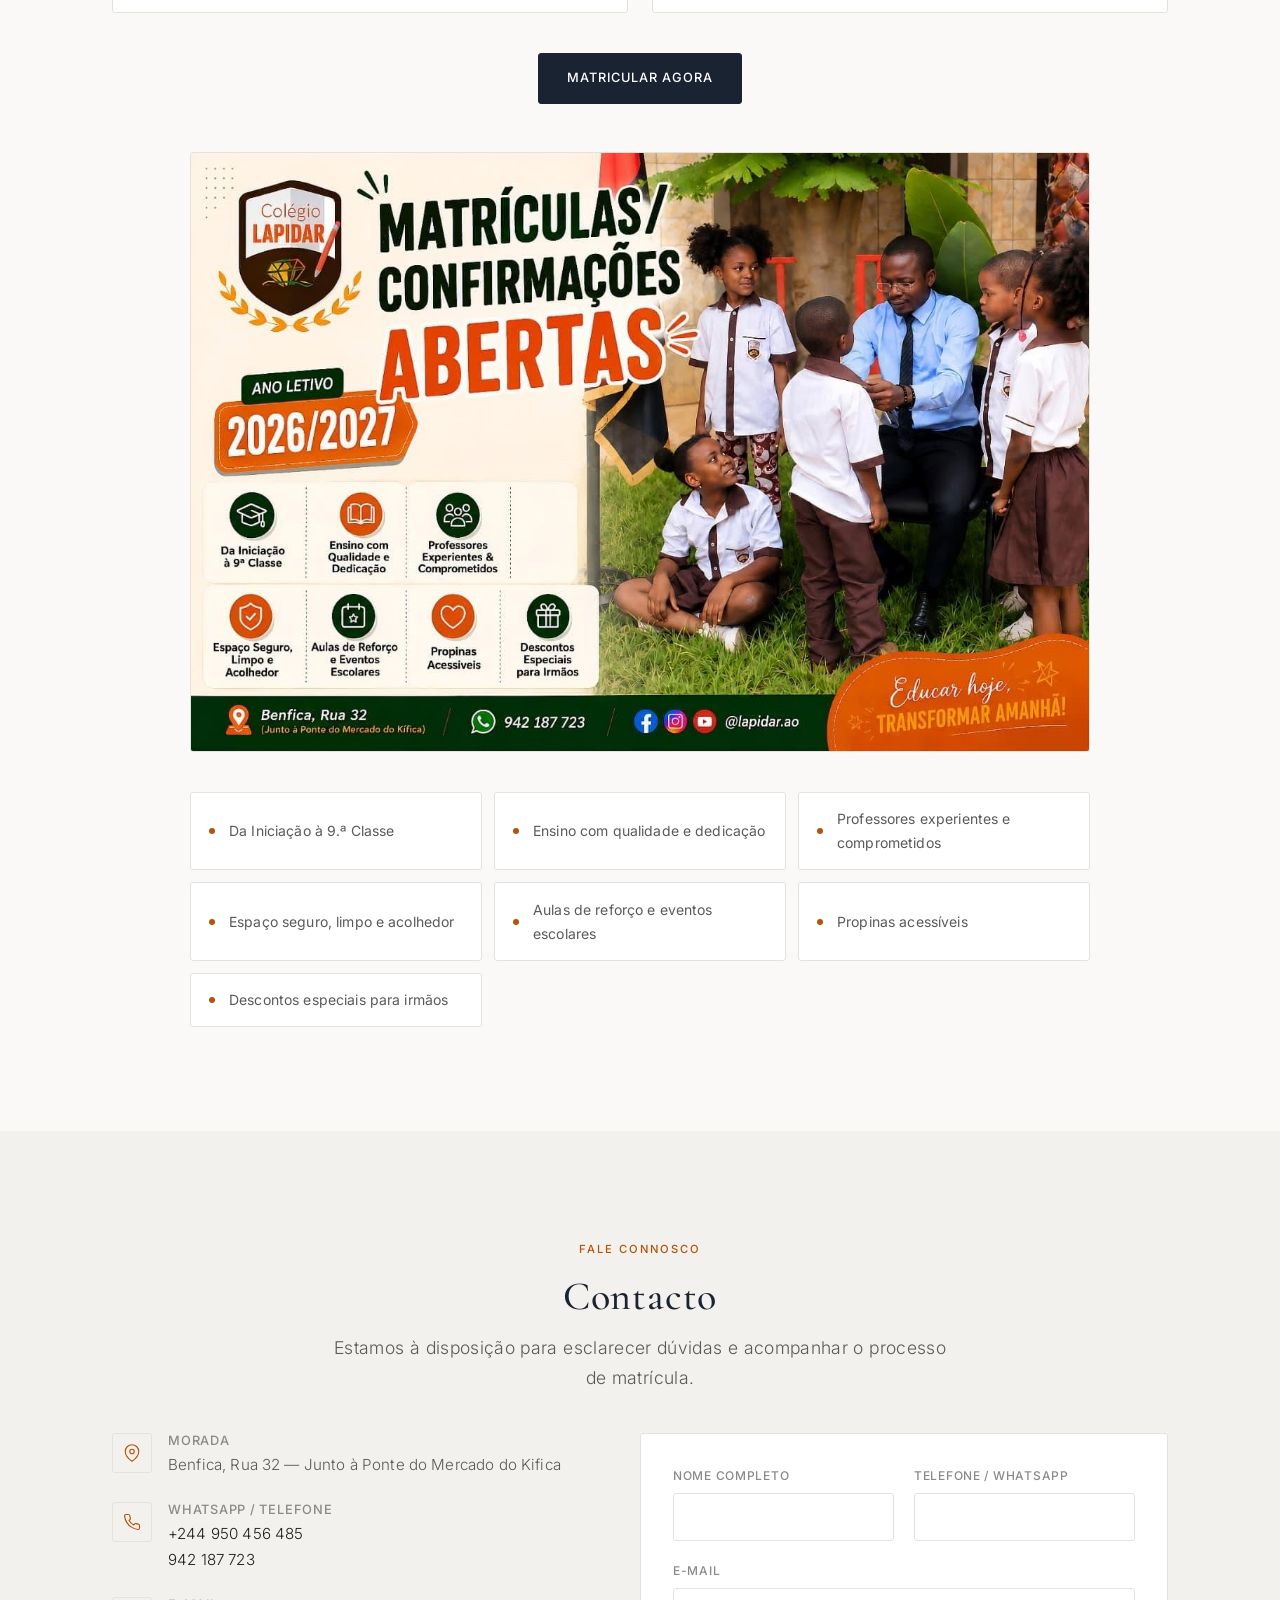
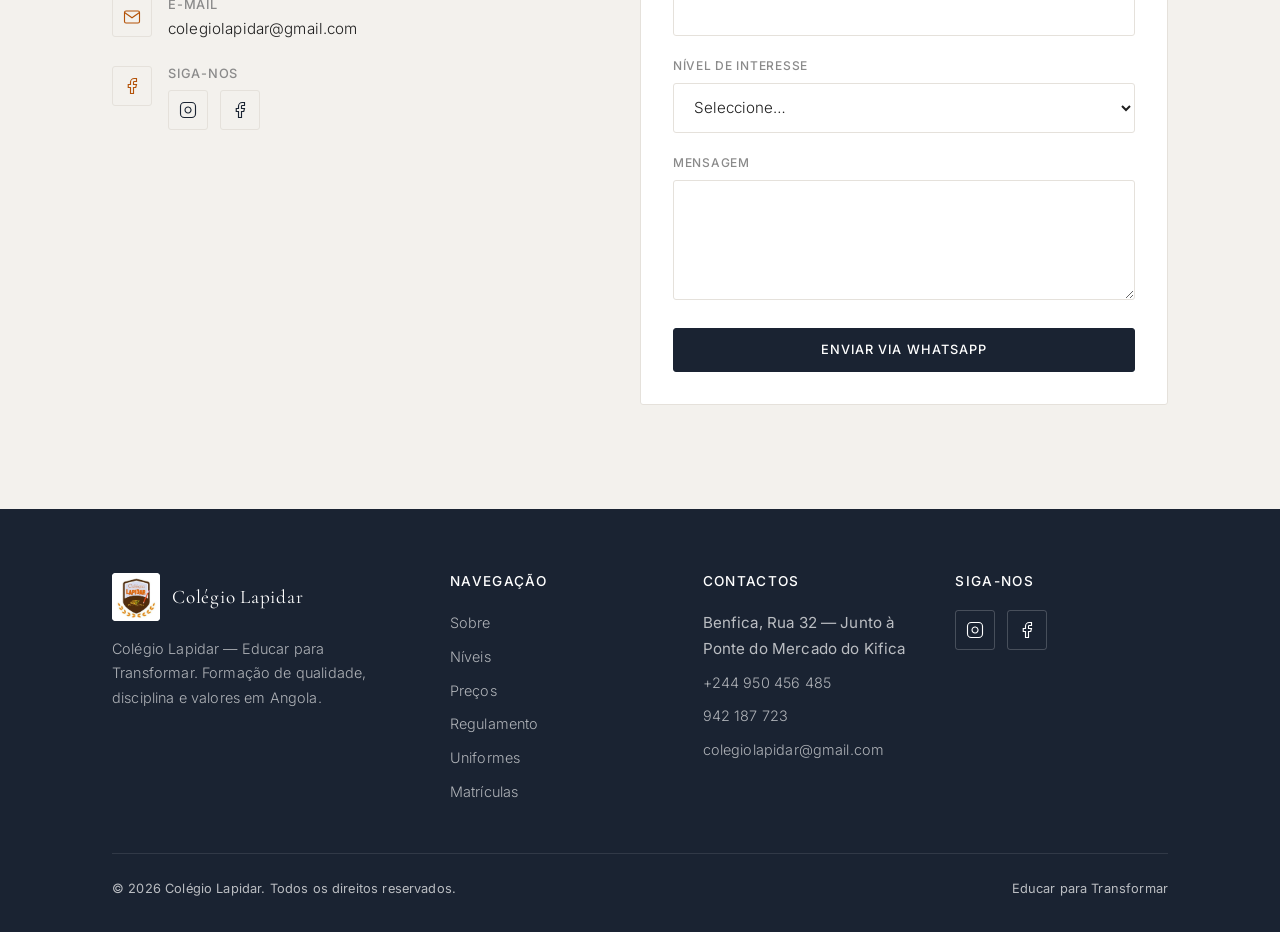
==== commit 81959847: "Add files via upload" ====
--- a/colegio-lapidar/index.html
+++ b/colegio-lapidar/index.html
@@ -244,18 +244,36 @@
         <h3 class="mb-2" style="font-family: var(--font-sans); font-size: 0.85rem; letter-spacing: 0.1em; text-transform: uppercase; color: var(--text-muted);" data-i18n="extra_title">Actividades Extracurriculares</h3>
         <p class="mb-3" style="font-size: 0.875rem; color: var(--text-muted); font-weight: 300;" data-i18n="extra_note">Facultativas • 14h00–16h00 • Pagamento mensal</p>
         <div class="grid-3 mb-3">
-          <div class="price-card">
-            <div class="label" data-i18n="extra1">Ballet</div>
-            <div class="amount">15.000 Kz</div>
-          </div>
-          <div class="price-card">
-            <div class="label" data-i18n="extra2">Xadrez</div>
-            <div class="amount">10.000 Kz</div>
-          </div>
-          <div class="price-card">
-            <div class="label" data-i18n="extra3">Karaté</div>
-            <div class="amount">10.000 Kz</div>
-          </div>
+          <article class="price-card price-card-media">
+            <div class="card-img">
+              <img src="assets/images/extra-ballet.jpg" alt="Ballet — Colégio Lapidar" loading="lazy" />
+            </div>
+            <div class="price-card-body">
+              <div class="label" data-i18n="extra1">Ballet</div>
+              <div class="amount">15.000 Kz</div>
+              <div class="note" data-i18n="extra_month">/ mês</div>
+            </div>
+          </article>
+          <article class="price-card price-card-media">
+            <div class="card-img">
+              <img src="assets/images/extra-xadrez.jpg" alt="Xadrez — Colégio Lapidar" loading="lazy" />
+            </div>
+            <div class="price-card-body">
+              <div class="label" data-i18n="extra2">Xadrez</div>
+              <div class="amount">10.000 Kz</div>
+              <div class="note" data-i18n="extra_month">/ mês</div>
+            </div>
+          </article>
+          <article class="price-card price-card-media">
+            <div class="card-img">
+              <img src="assets/images/extra-karate.jpg" alt="Karaté — Colégio Lapidar" loading="lazy" />
+            </div>
+            <div class="price-card-body">
+              <div class="label" data-i18n="extra3">Karaté</div>
+              <div class="amount">10.000 Kz</div>
+              <div class="note" data-i18n="extra_month">/ mês</div>
+            </div>
+          </article>
         </div>
         <p class="mb-4" style="font-size: 0.875rem; color: var(--text-soft); font-weight: 300;" data-i18n="extra_insc">Inscrição em actividades extracurriculares: <strong>3.000,00 Kz</strong> (única).</p>
 
--- a/colegio-lapidar/css/style.css
+++ b/colegio-lapidar/css/style.css
@@ -36,6 +36,8 @@
 html {
   scroll-behavior: smooth;
   font-size: 16px;
+  overflow-x: clip;
+  max-width: 100%;
 }
 
 body {
@@ -47,7 +49,8 @@
   background: var(--bg);
   -webkit-font-smoothing: antialiased;
   letter-spacing: 0.01em;
-  overflow-x: hidden;
+  overflow-x: clip;
+  max-width: 100%;
 }
 
 img {
@@ -109,7 +112,8 @@
   width: 100%;
   max-width: var(--max);
   margin: 0 auto;
-  padding: 0 1.5rem;
+  padding: 0 1rem;
+  box-sizing: border-box;
 }
 
 section {
@@ -130,21 +134,32 @@
   height: var(--announce-h);
   background: var(--navy);
   color: #fff;
-  font-size: 0.72rem;
+  font-size: 0.65rem;
   font-weight: 400;
-  letter-spacing: 0.04em;
-  display: flex;
-  align-items: center;
+  letter-spacing: 0.03em;
+  display: flex;
+  align-items: center;
+  overflow: hidden;
 }
 
 .announce-inner {
   display: flex;
   align-items: center;
   justify-content: center;
-  gap: 1rem;
+  gap: 0.5rem 0.75rem;
   width: 100%;
-  flex-wrap: wrap;
+  max-width: 100%;
+  padding: 0 0.75rem;
+  flex-wrap: nowrap;
   text-align: center;
+  overflow: hidden;
+}
+
+.announce-inner > span {
+  white-space: nowrap;
+  overflow: hidden;
+  text-overflow: ellipsis;
+  min-width: 0;
 }
 
 .announce-link {
@@ -152,8 +167,9 @@
   font-weight: 500;
   letter-spacing: 0.06em;
   text-transform: uppercase;
-  font-size: 0.68rem;
+  font-size: 0.62rem;
   white-space: nowrap;
+  flex-shrink: 0;
 }
 
 .announce-link:hover {
@@ -186,38 +202,59 @@
   height: 100%;
   max-width: var(--max);
   margin: 0 auto;
-  padding: 0 1.5rem;
+  padding: 0 1rem;
+  gap: 0.5rem;
+  min-width: 0;
 }
 
 .logo {
   display: flex;
   align-items: center;
-  gap: 0.75rem;
+  gap: 0.5rem;
+  min-width: 0;
+  flex-shrink: 1;
 }
 
 .logo img, .logo svg {
-  height: 52px;
+  height: 44px;
   width: auto;
   object-fit: contain;
+  flex-shrink: 0;
 }
 
 .logo-text {
   font-family: var(--font-serif);
-  font-size: 1.25rem;
-  font-weight: 500;
-  letter-spacing: 0.04em;
+  font-size: 1.05rem;
+  font-weight: 500;
+  letter-spacing: 0.03em;
   color: var(--navy);
   line-height: 1.1;
+  white-space: nowrap;
+  overflow: hidden;
+  text-overflow: ellipsis;
 }
 
 .logo-text span {
-  display: block;
-  font-size: 0.65rem;
+  display: none;
+  font-size: 0.6rem;
   font-family: var(--font-sans);
   font-weight: 400;
-  letter-spacing: 0.12em;
+  letter-spacing: 0.1em;
   text-transform: uppercase;
   color: var(--text-muted);
+}
+
+@media (min-width: 400px) {
+  .logo-text span { display: block; }
+  .logo img, .logo svg { height: 48px; }
+  .logo-text { font-size: 1.15rem; }
+}
+
+@media (min-width: 768px) {
+  .logo img, .logo svg { height: 52px; }
+  .logo-text { font-size: 1.25rem; }
+  .header-inner { padding: 0 1.5rem; }
+  .container { padding: 0 1.5rem; }
 }
 
 /* Nav desktop */
@@ -623,24 +660,35 @@
 
 /* ---------- Levels ---------- */
 .level-card {
-  text-align: center;
-  padding: 2rem 1.5rem;
-}
-
-.level-icon {
-  width: 48px;
-  height: 48px;
-  margin: 0 auto 1.25rem;
-  border: 1.5px solid var(--border);
-  border-radius: 50%;
-  display: flex;
-  align-items: center;
-  justify-content: center;
-  color: var(--accent);
+  text-align: left;
+  padding: 0;
+  overflow: hidden;
+}
+
+.level-card .card-img {
+  aspect-ratio: 4 / 3;
+  overflow: hidden;
+  background: var(--bg-alt);
+}
+
+.level-card .card-img img {
+  width: 100%;
+  height: 100%;
+  object-fit: cover;
+  transition: transform 0.6s ease;
+}
+
+.level-card:hover .card-img img {
+  transform: scale(1.04);
+}
+
+.level-body {
+  padding: 1.25rem 1.35rem 1.5rem;
 }
 
 .level-card h3 {
-  margin-bottom: 0.5rem;
+  margin-bottom: 0.4rem;
+  font-size: 1.15rem;
 }
 
 .level-card p {
@@ -652,36 +700,40 @@
 /* ---------- Prices ---------- */
 .price-table-wrap {
   overflow-x: auto;
+  -webkit-overflow-scrolling: touch;
   border: var(--border-thin);
   border-radius: var(--radius);
   background: var(--surface);
+  max-width: 100%;
+  width: 100%;
 }
 
 .price-table {
   width: 100%;
   border-collapse: collapse;
-  min-width: 560px;
+  min-width: 0;
 }
 
 .price-table th,
 .price-table td {
-  padding: 1rem 1.25rem;
+  padding: 0.85rem 0.9rem;
   text-align: left;
   border-bottom: var(--border-thin);
   font-weight: 300;
 }
 
 .price-table th {
-  font-size: 0.7rem;
-  font-weight: 500;
-  letter-spacing: 0.1em;
+  font-size: 0.65rem;
+  font-weight: 500;
+  letter-spacing: 0.08em;
   text-transform: uppercase;
   color: var(--text-muted);
   background: var(--bg-alt);
+  white-space: nowrap;
 }
 
 .price-table td {
-  font-size: 0.9rem;
+  font-size: 0.85rem;
 }
 
 .price-table tr:last-child td {
@@ -692,6 +744,11 @@
   font-weight: 500;
   color: var(--navy);
   white-space: nowrap;
+}
+
+/* Wide tables (multas) need horizontal scroll on mobile */
+.price-table-wide {
+  min-width: 640px;
 }
 
 .price-cards {
@@ -770,9 +827,11 @@
   letter-spacing: 0.01em;
 }
 
-.benefit-icon {
-  font-size: 1.15rem;
-  line-height: 1;
+.benefit-mark {
+  width: 6px;
+  height: 6px;
+  border-radius: 50%;
+  background: var(--accent);
   flex-shrink: 0;
 }
 
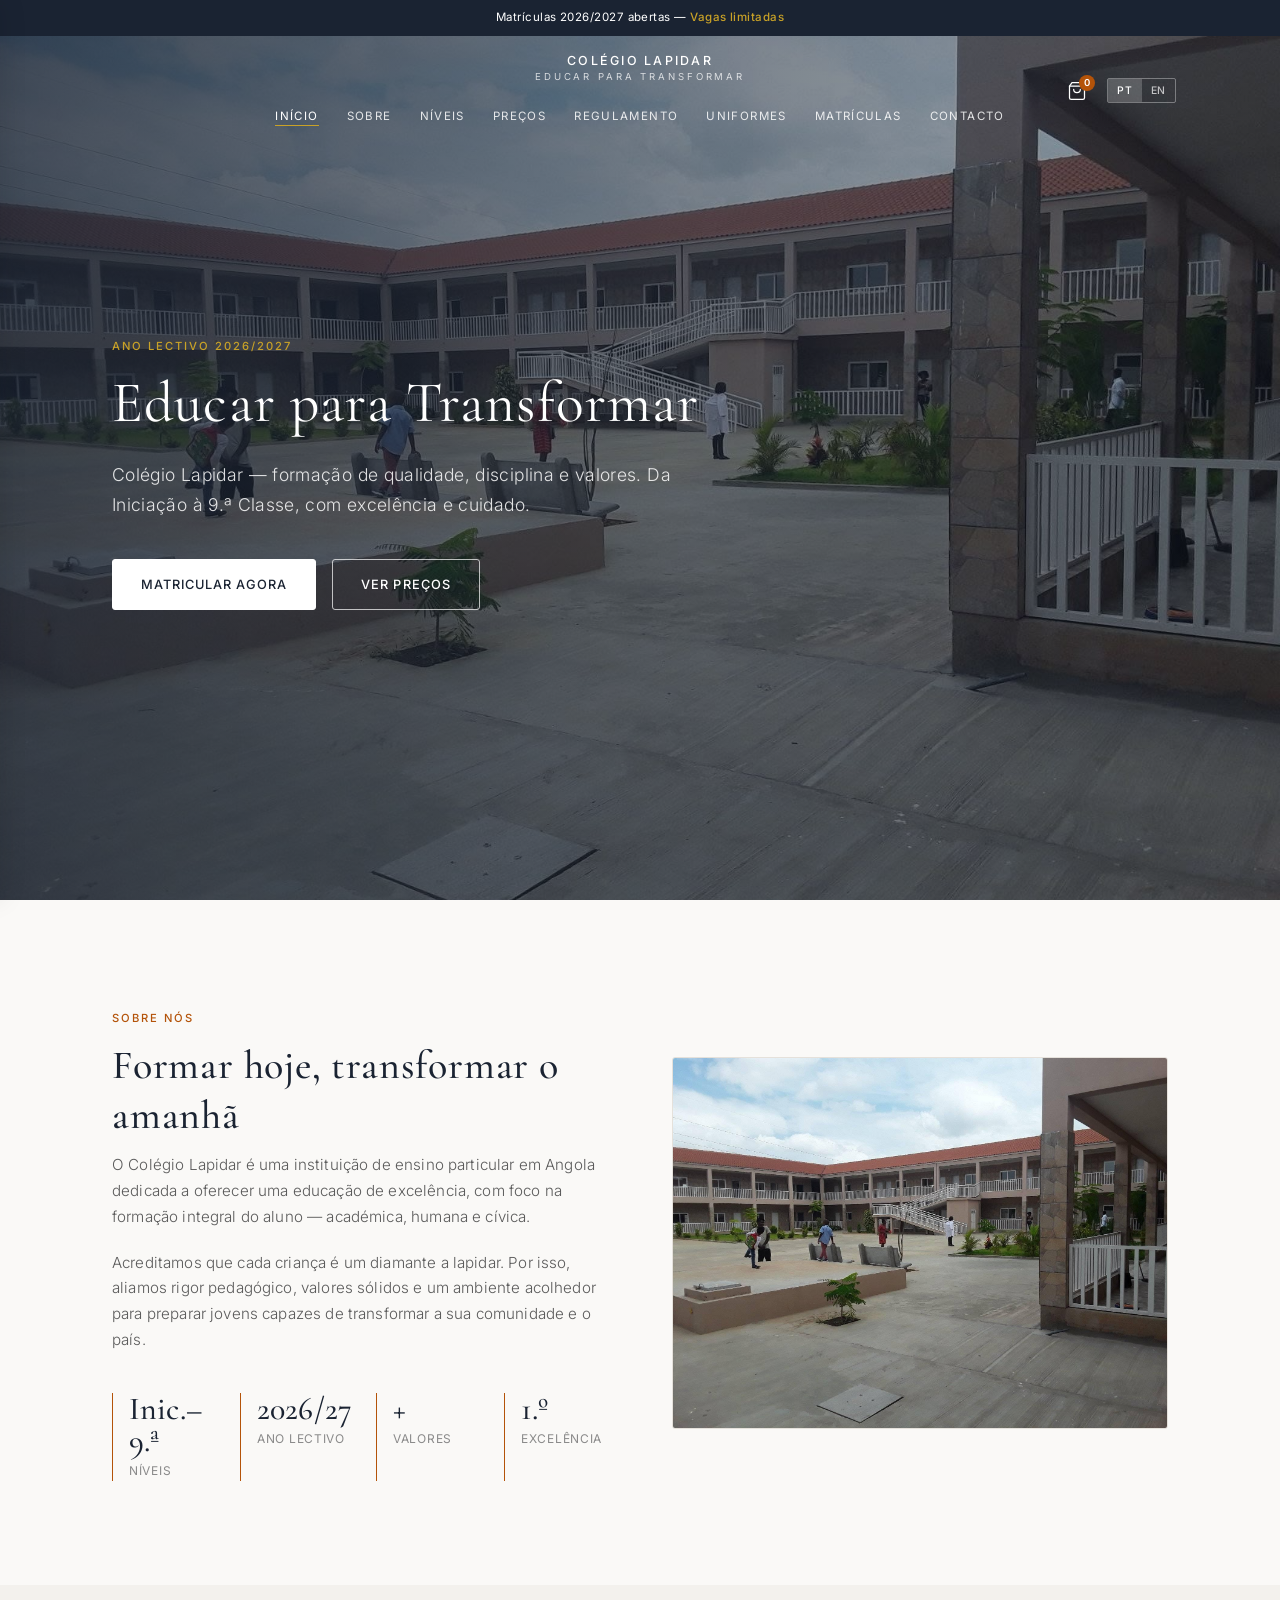
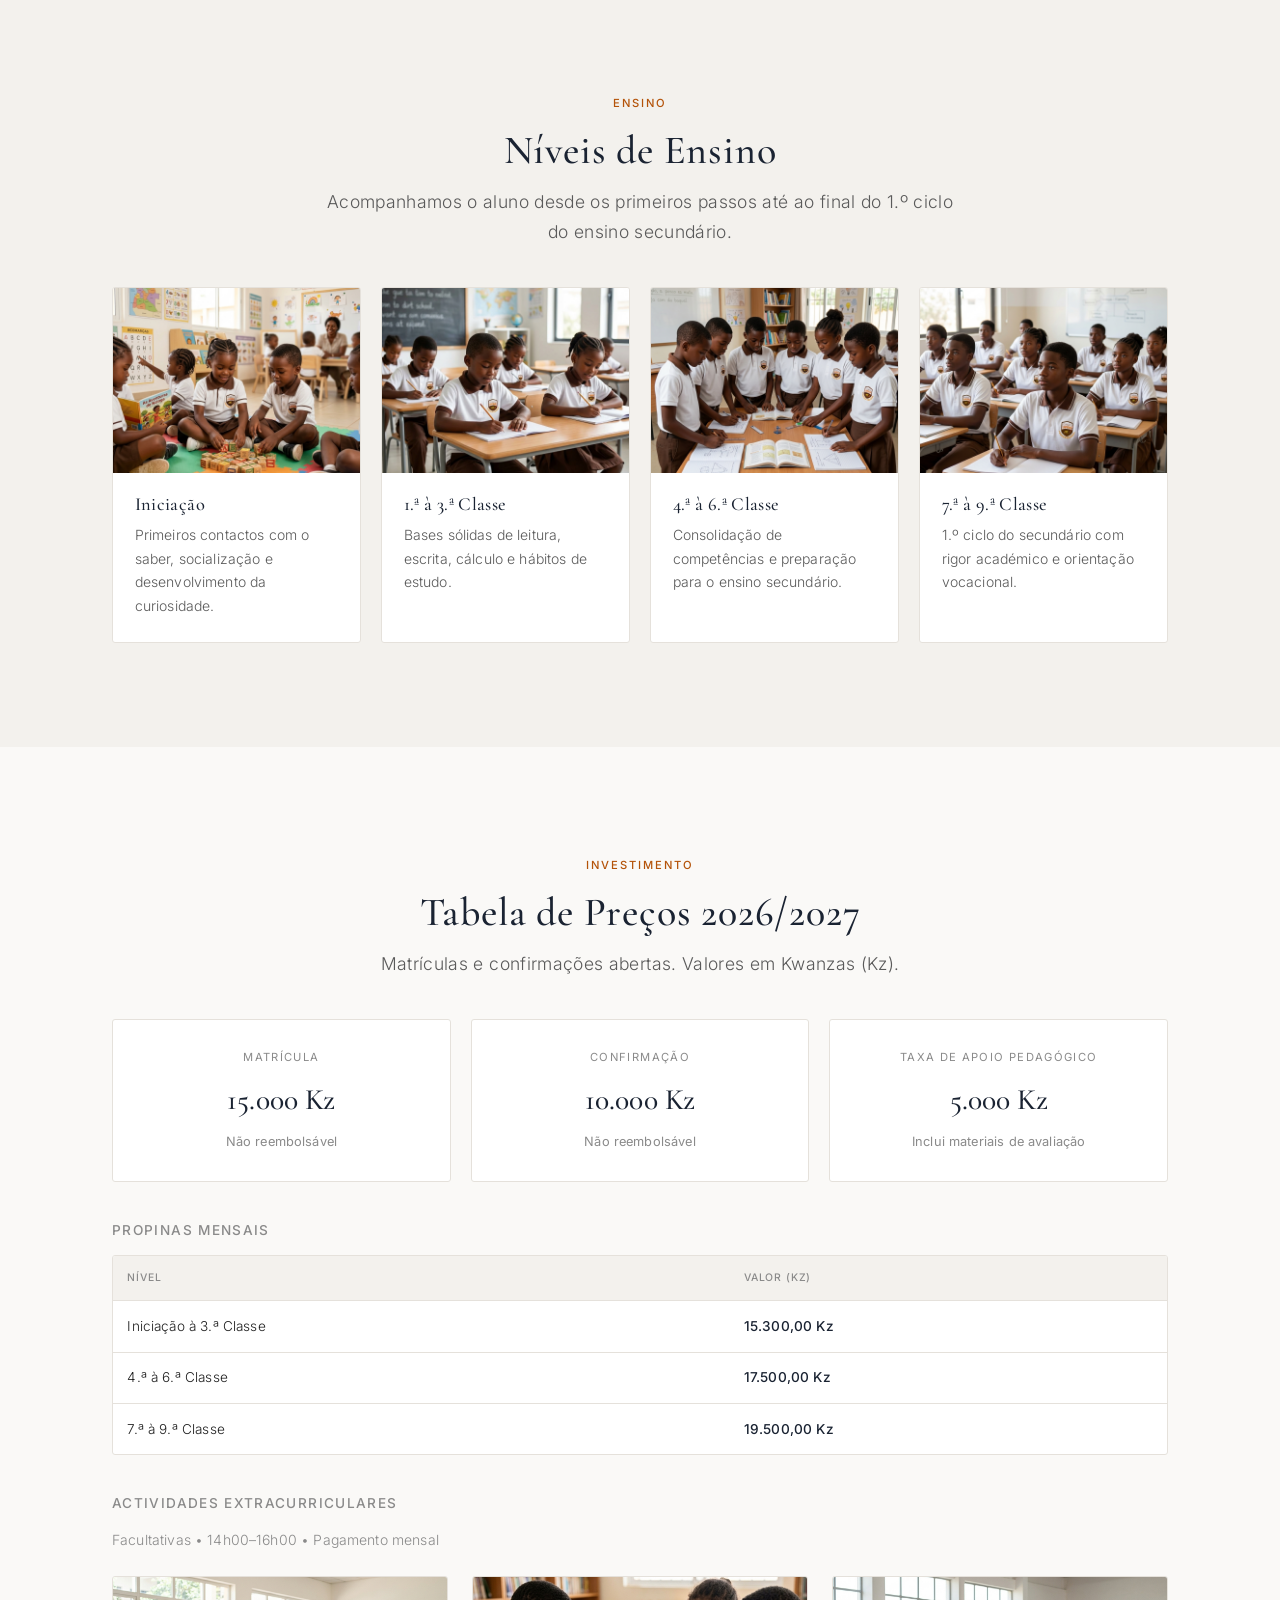
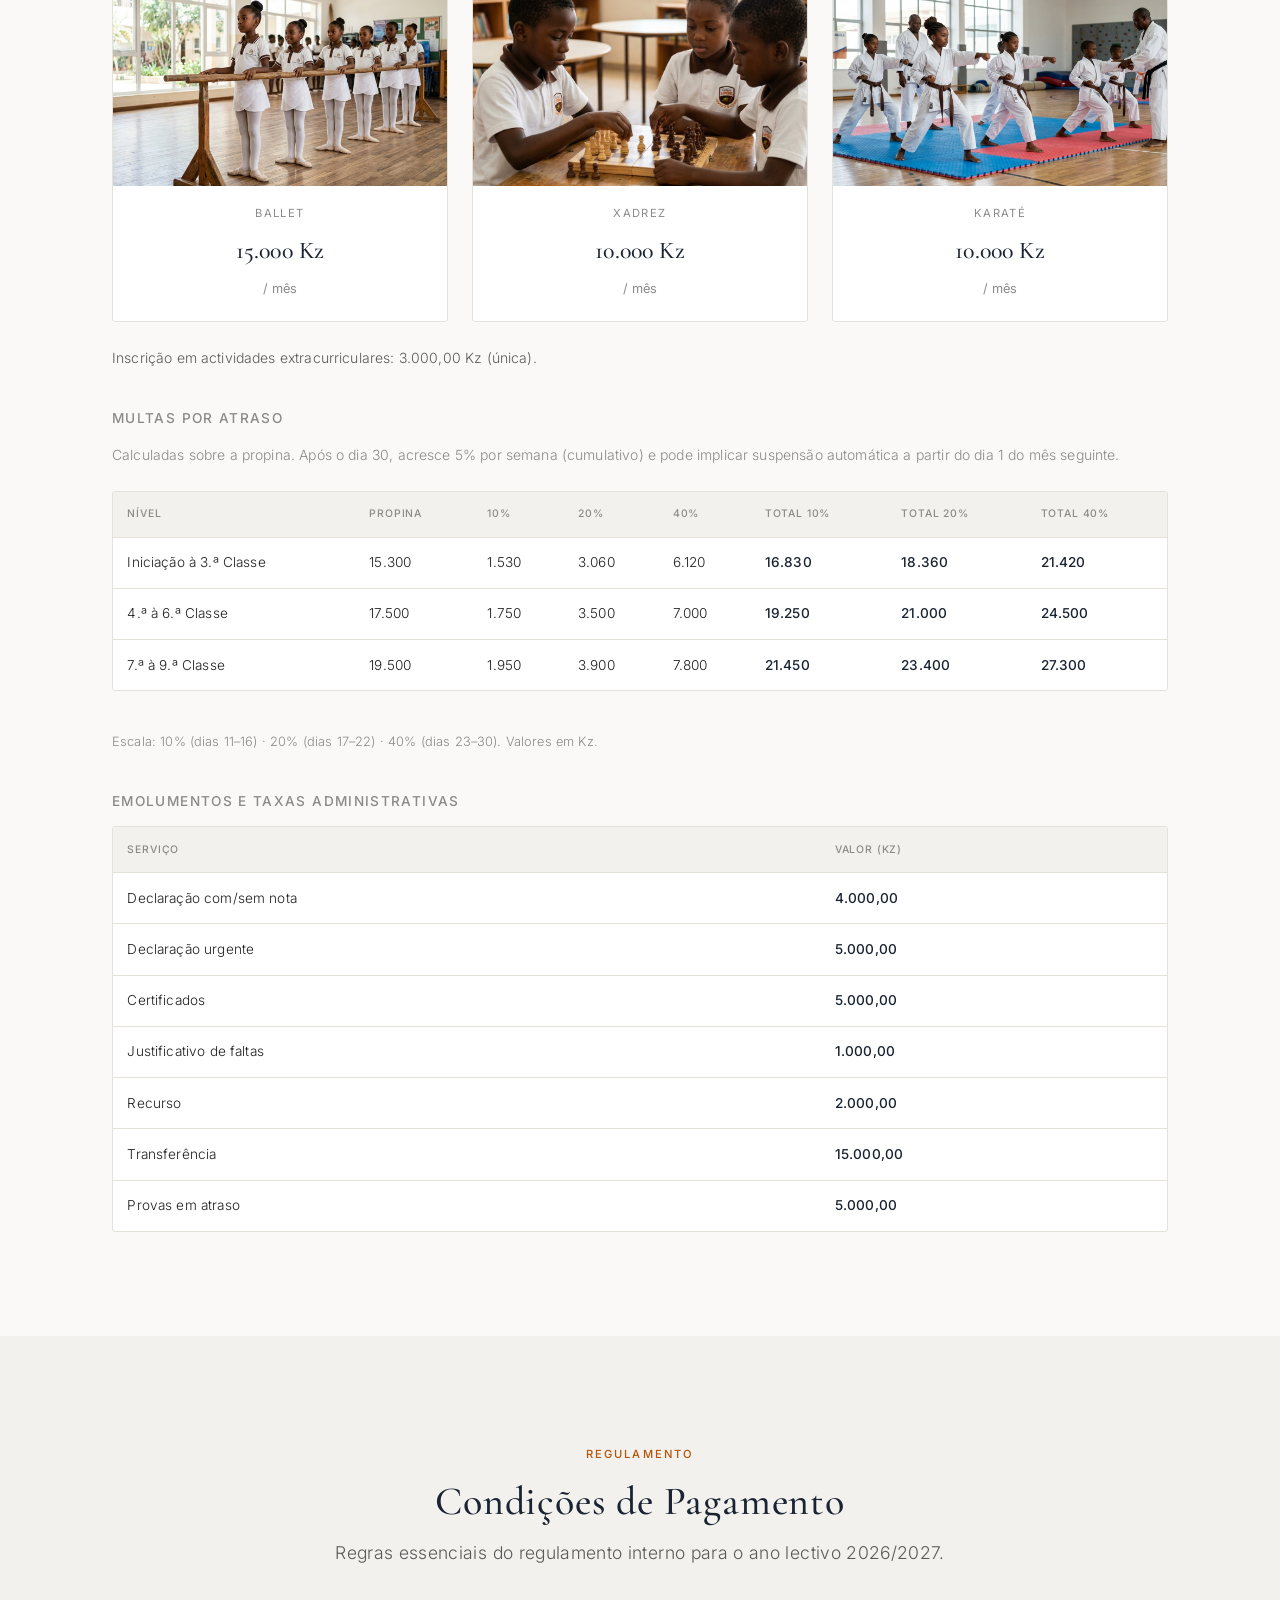
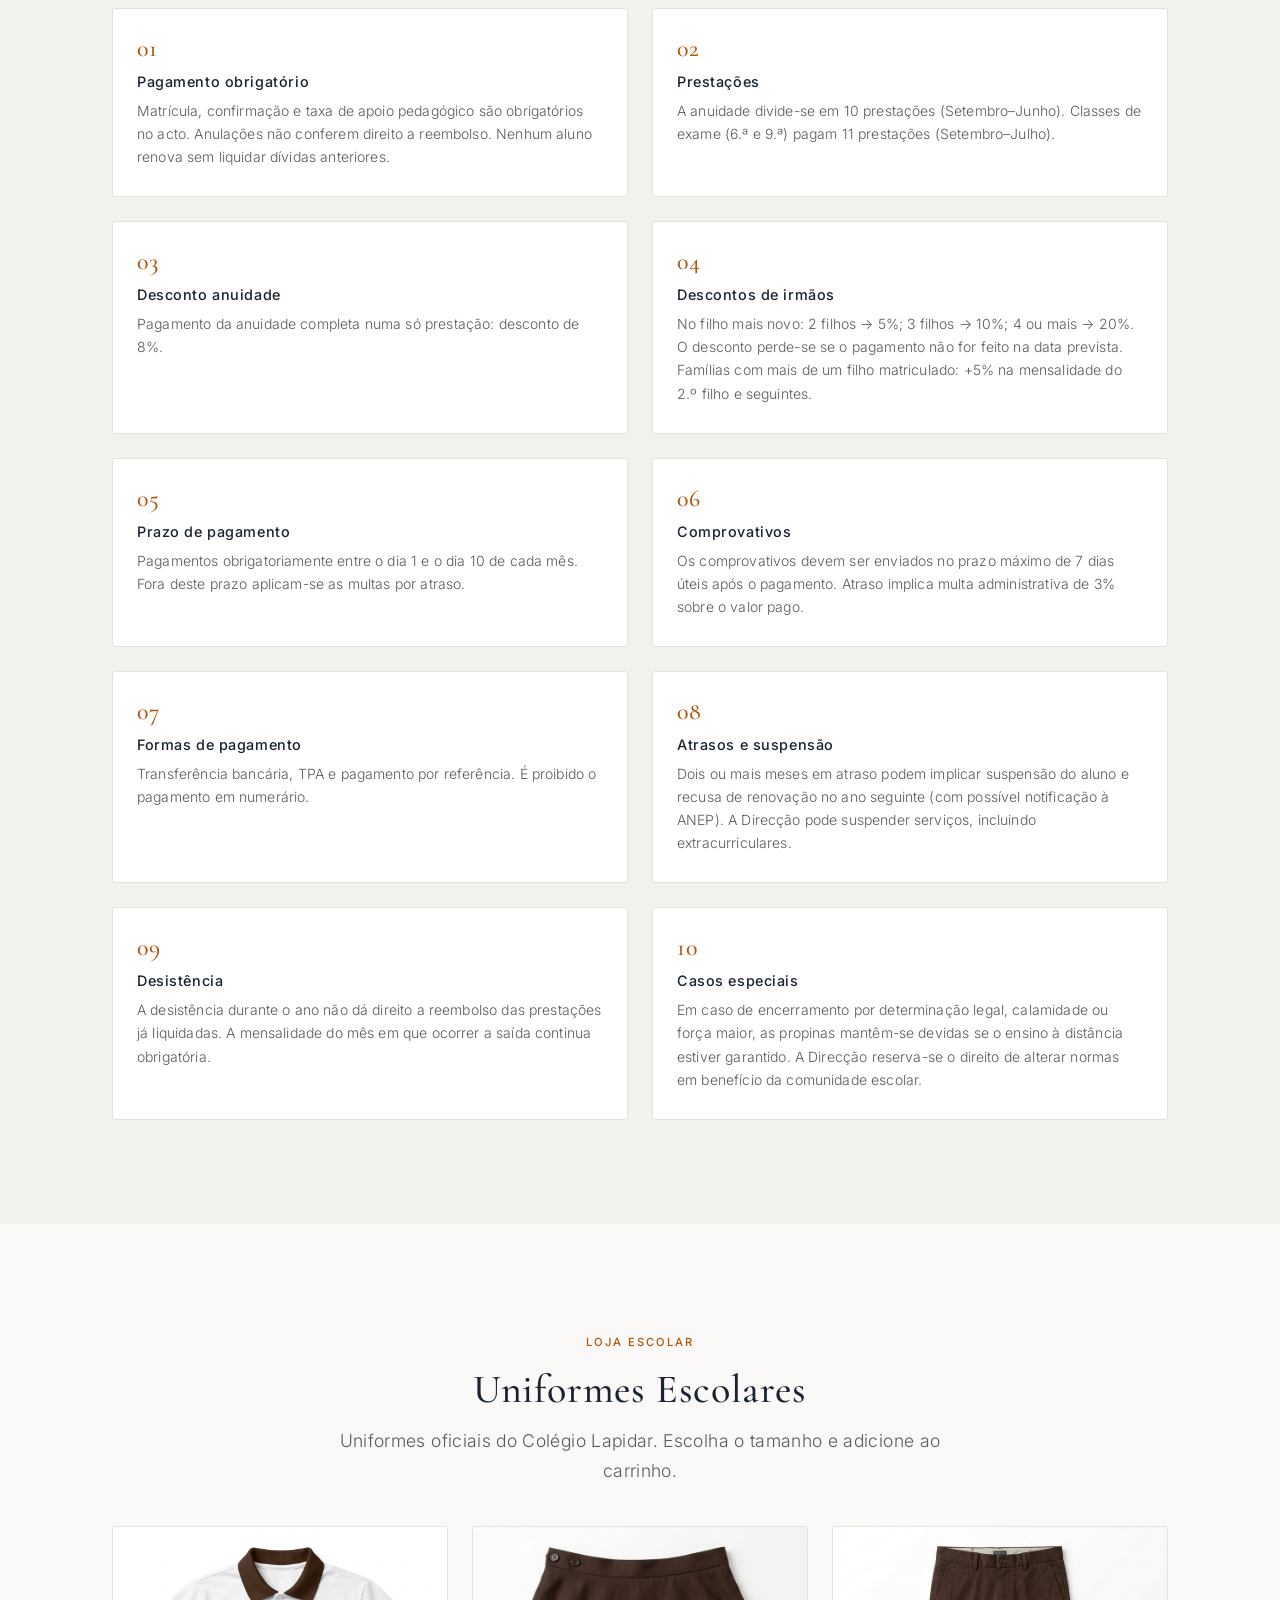
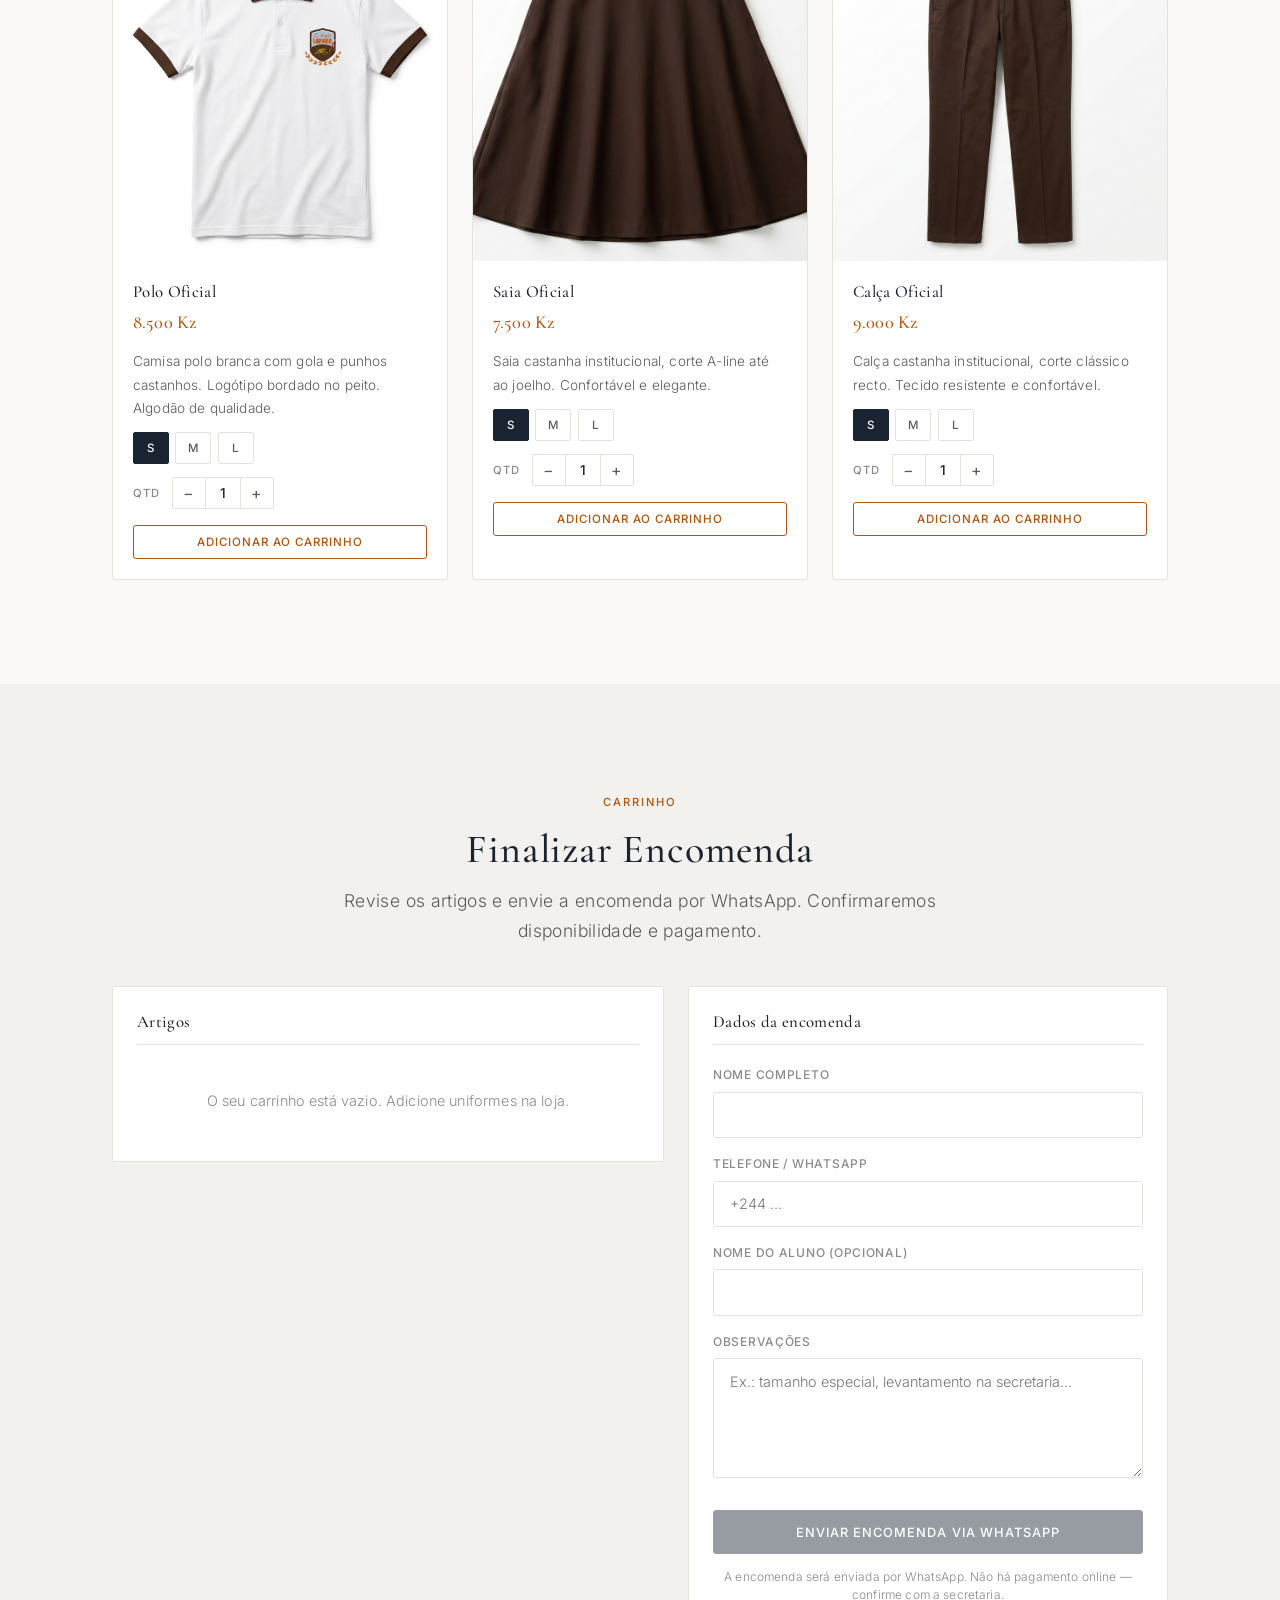
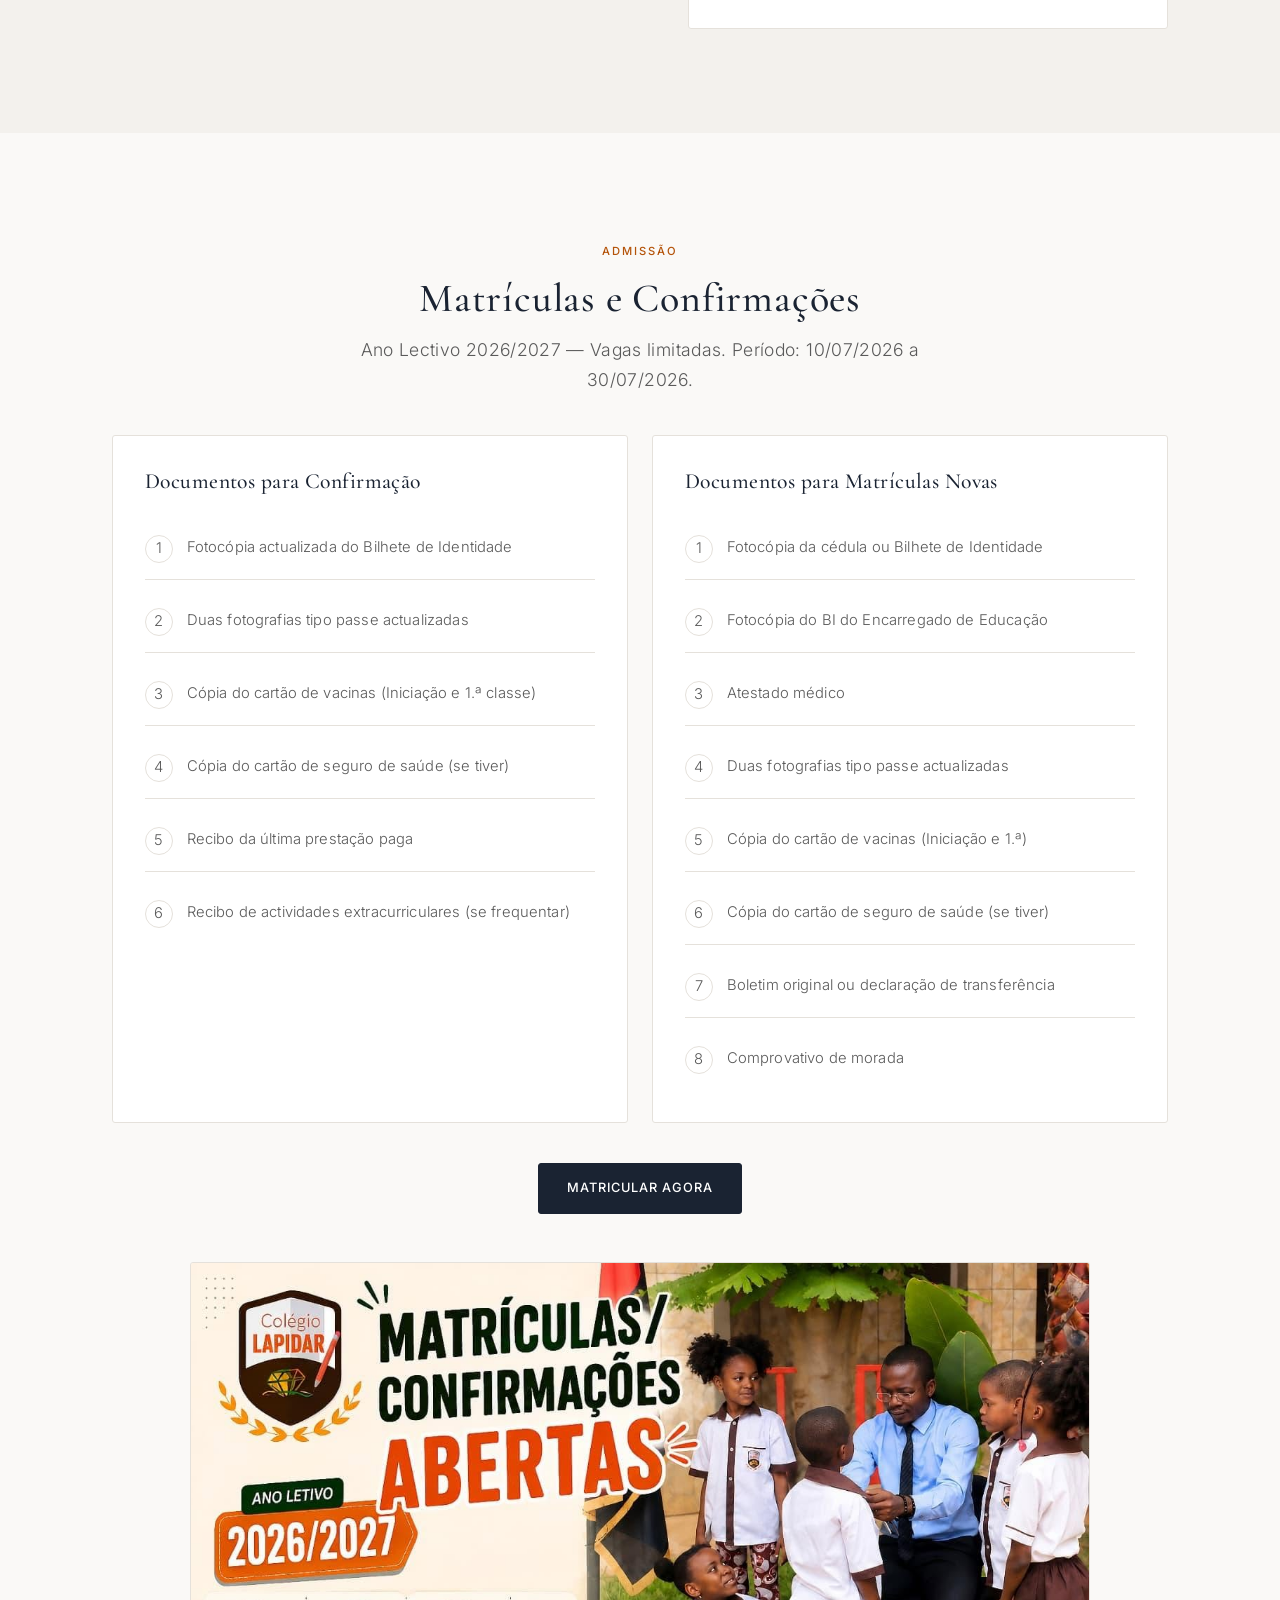
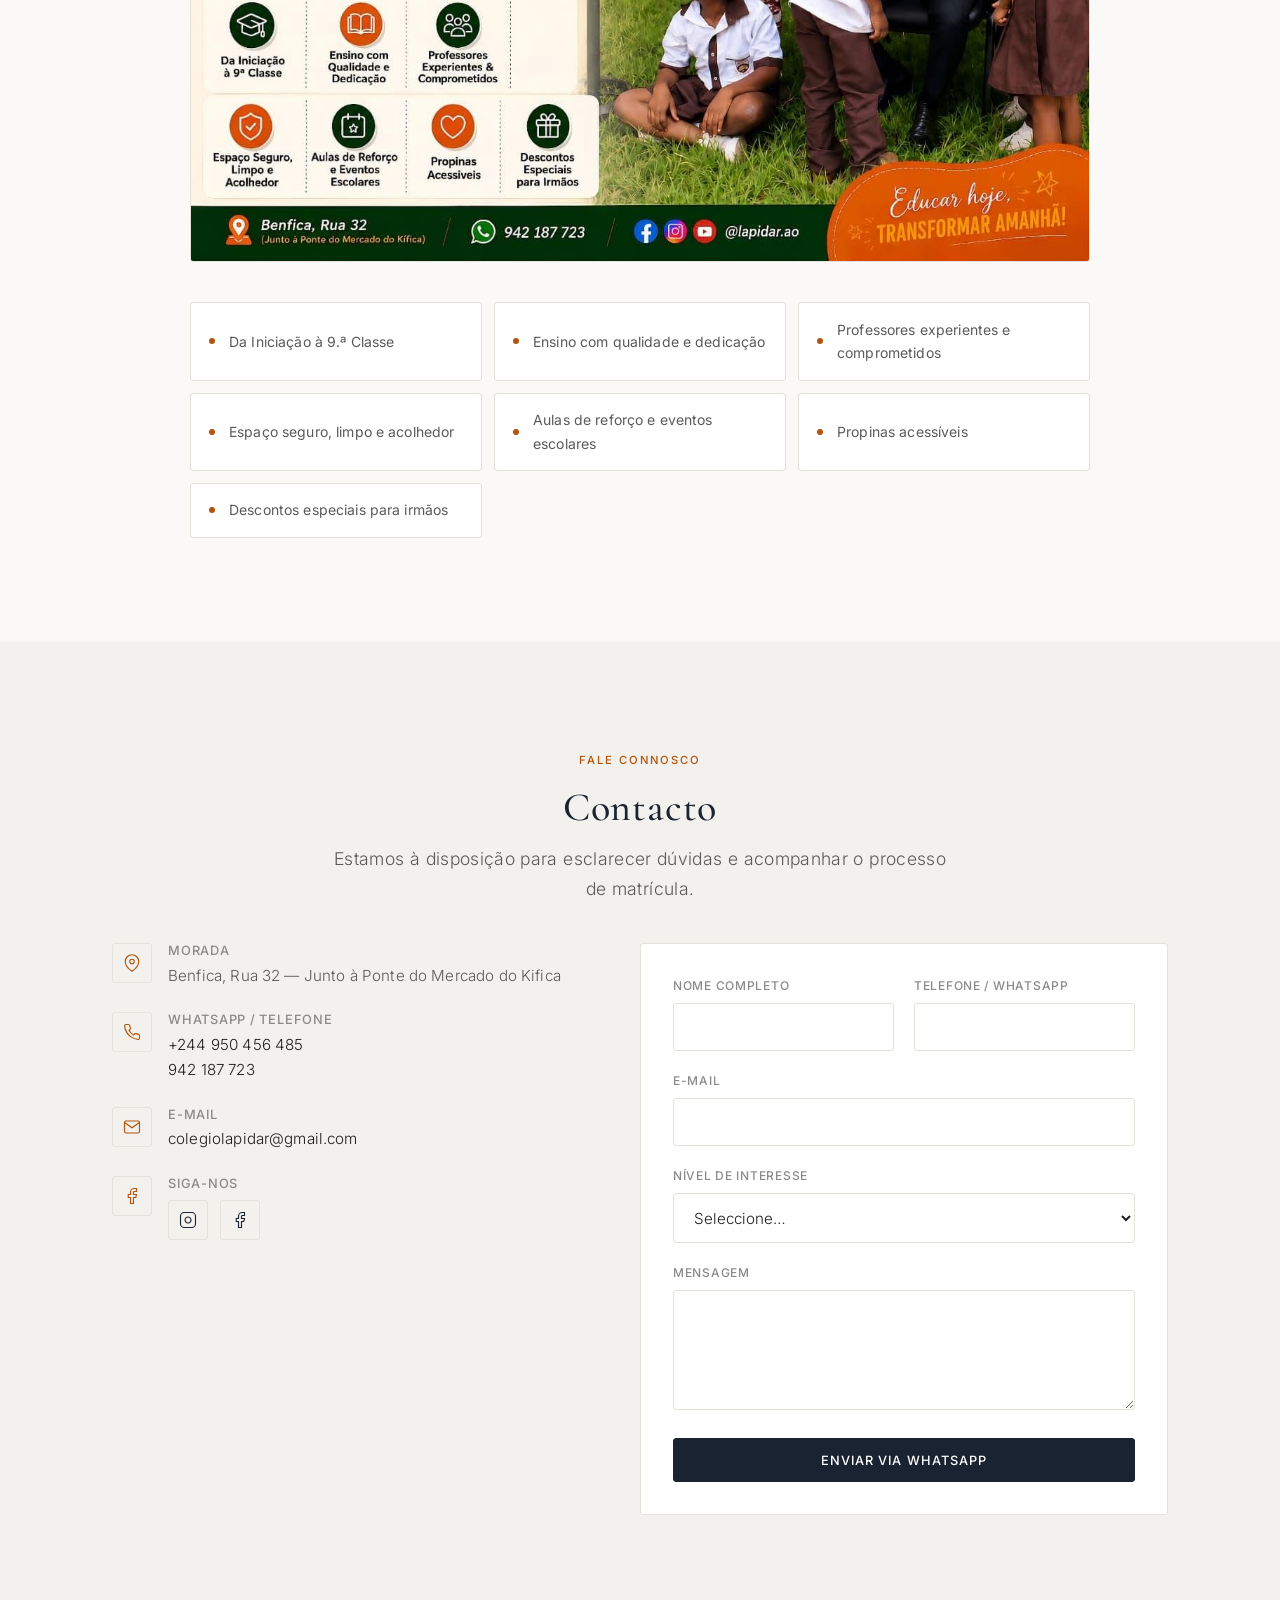
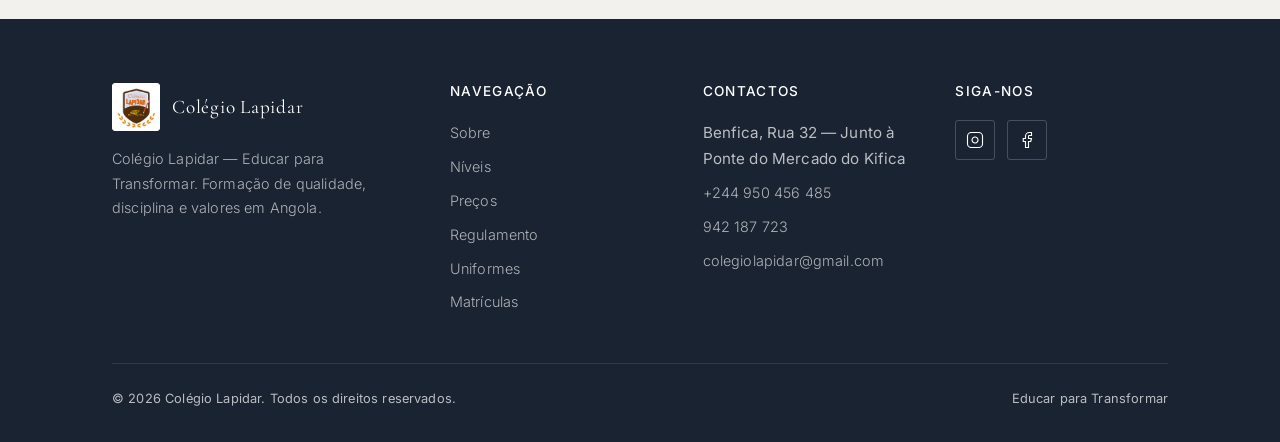
==== commit 01ed67e7: "up" ====
--- a/colegio-lapidar/index.html
+++ b/colegio-lapidar/index.html
@@ -22,24 +22,29 @@
   <div class="overlay" aria-hidden="true"></div>
 
   <!-- Announcement bar -->
-  <div class="announce-bar" role="status">
-    <div class="container announce-inner">
-      <span data-i18n="announce">Matrículas 2026/2027 abertas — Vagas limitadas</span>
-      <a href="#matriculas" class="announce-link" data-i18n="announce_cta">Saber mais →</a>
+  <a href="#matriculas" class="announce-bar" role="status">
+    <div class="announce-inner">
+      <span data-i18n-html="announce">Matrículas 2026/2027 abertas — <em>Vagas limitadas</em></span>
     </div>
-  </div>
+  </a>
 
   <!-- ========== HEADER ========== -->
   <header class="header">
     <div class="header-inner">
-      <a href="#inicio" class="logo" aria-label="Colégio Lapidar">
-        <img src="assets/images/logo.png" alt="Colégio Lapidar" width="48" height="56" />
-        <div class="logo-text">
-          Colégio Lapidar
-          <span>Educar para Transformar</span>
-        </div>
+      <!-- Mobile: hamburger left -->
+      <button class="hamburger" aria-label="Menu" aria-expanded="false">
+        <span></span>
+        <span></span>
+        <span></span>
+      </button>
+
+      <!-- Brand (text only, centered) -->
+      <a href="#inicio" class="brand" aria-label="Colégio Lapidar">
+        <span class="brand-name">Colégio Lapidar</span>
+        <span class="brand-tagline">Educar para Transformar</span>
       </a>
 
+      <!-- Desktop nav (below brand on large screens) -->
       <nav class="nav-desktop" aria-label="Navegação principal">
         <ul>
           <li><a href="#inicio" data-i18n="nav_home">Início</a></li>
@@ -53,22 +58,30 @@
         </ul>
       </nav>
 
+      <!-- Right actions (cart + lang) -->
       <div class="header-actions">
+        <a href="#checkout" class="cart-btn" aria-label="Carrinho">
+          <svg width="20" height="20" viewBox="0 0 24 24" fill="none" stroke="currentColor" stroke-width="1.5" stroke-linecap="round" stroke-linejoin="round" aria-hidden="true">
+            <path d="M6 2L3 6v14a2 2 0 002 2h14a2 2 0 002-2V6l-3-4z"/>
+            <line x1="3" y1="6" x2="21" y2="6"/>
+            <path d="M16 10a4 4 0 01-8 0"/>
+          </svg>
+          <span class="cart-badge" id="cart-badge" hidden>0</span>
+        </a>
         <div class="lang-toggle" role="group" aria-label="Language">
           <button type="button" class="lang-btn active" data-lang="pt">PT</button>
           <button type="button" class="lang-btn" data-lang="en">EN</button>
         </div>
-        <button class="hamburger" aria-label="Menu" aria-expanded="false">
-          <span></span>
-          <span></span>
-          <span></span>
-        </button>
       </div>
     </div>
   </header>
 
-  <!-- Mobile nav -->
+  <!-- Mobile drawer (slides from left) -->
   <nav class="nav-mobile" aria-label="Menu móvel">
+    <div class="nav-mobile-header">
+      <span class="nav-mobile-brand">Colégio Lapidar</span>
+      <button class="nav-mobile-close" aria-label="Fechar menu">&times;</button>
+    </div>
     <ul>
       <li><a href="#inicio" data-i18n="nav_home">Início</a></li>
       <li><a href="#sobre" data-i18n="nav_about">Sobre</a></li>
@@ -76,6 +89,7 @@
       <li><a href="#precos" data-i18n="nav_prices">Preços</a></li>
       <li><a href="#regulamento" data-i18n="nav_rules">Regulamento</a></li>
       <li><a href="#uniformes" data-i18n="nav_products">Uniformes</a></li>
+      <li><a href="#checkout" data-i18n="nav_checkout">Carrinho</a></li>
       <li><a href="#matriculas" data-i18n="nav_enroll">Matrículas</a></li>
       <li><a href="#contacto" data-i18n="nav_contact">Contacto</a></li>
     </ul>
@@ -445,10 +459,10 @@
         <div class="text-center mb-4">
           <span class="section-label" data-i18n="products_label">Loja Escolar</span>
           <h2 data-i18n="products_title">Uniformes Escolares</h2>
-          <p class="lead" style="margin: 0 auto;" data-i18n="products_lead">Uniformes oficiais do Colégio Lapidar. Disponíveis na secretaria e sob encomenda.</p>
+          <p class="lead" style="margin: 0 auto;" data-i18n="products_lead">Uniformes oficiais do Colégio Lapidar. Escolha o tamanho e adicione ao carrinho.</p>
         </div>
         <div class="grid-3">
-          <article class="product-card">
+          <article class="product-card" data-id="polo" data-name="Polo Oficial" data-price="8500" data-name-en="Official Polo">
             <div class="card-img">
               <img src="assets/images/uniforme-polo.jpg" alt="Polo oficial Colégio Lapidar" loading="lazy" />
             </div>
@@ -456,11 +470,23 @@
               <h3 data-i18n="prod1_title">Polo Oficial</h3>
               <div class="product-price">8.500 Kz</div>
               <p data-i18n="prod1_desc">Camisa polo branca com gola e punhos castanhos. Logótipo bordado no peito. Algodão de qualidade.</p>
-              <div class="product-sizes" data-i18n="prod_sizes">Tamanhos: S · M · L</div>
-              <a href="#" class="btn btn-sm btn-accent" data-product="Polo Oficial Colégio Lapidar (8.500 Kz) — Tamanho:" data-i18n="prod_cta">Encomendar via WhatsApp</a>
-            </div>
-          </article>
-          <article class="product-card">
+              <div class="size-picker" role="group" aria-label="Tamanho">
+                <button type="button" class="size-btn active" data-size="S">S</button>
+                <button type="button" class="size-btn" data-size="M">M</button>
+                <button type="button" class="size-btn" data-size="L">L</button>
+              </div>
+              <div class="qty-row">
+                <label class="qty-label" data-i18n="qty_label">Qtd</label>
+                <div class="qty-controls">
+                  <button type="button" class="qty-btn qty-minus" aria-label="Menos">−</button>
+                  <input type="number" class="qty-input" value="1" min="1" max="20" readonly />
+                  <button type="button" class="qty-btn qty-plus" aria-label="Mais">+</button>
+                </div>
+              </div>
+              <button type="button" class="btn btn-sm btn-accent btn-add-cart" data-i18n="prod_add">Adicionar ao carrinho</button>
+            </div>
+          </article>
+          <article class="product-card" data-id="saia" data-name="Saia Oficial" data-price="7500" data-name-en="Official Skirt">
             <div class="card-img">
               <img src="assets/images/uniforme-saia.jpg" alt="Saia oficial Colégio Lapidar" loading="lazy" />
             </div>
@@ -468,11 +494,23 @@
               <h3 data-i18n="prod2_title">Saia Oficial</h3>
               <div class="product-price">7.500 Kz</div>
               <p data-i18n="prod2_desc">Saia castanha institucional, corte A-line até ao joelho. Confortável e elegante.</p>
-              <div class="product-sizes" data-i18n="prod_sizes">Tamanhos: S · M · L</div>
-              <a href="#" class="btn btn-sm btn-accent" data-product="Saia Oficial Colégio Lapidar (7.500 Kz) — Tamanho:" data-i18n="prod_cta">Encomendar via WhatsApp</a>
-            </div>
-          </article>
-          <article class="product-card">
+              <div class="size-picker" role="group" aria-label="Tamanho">
+                <button type="button" class="size-btn active" data-size="S">S</button>
+                <button type="button" class="size-btn" data-size="M">M</button>
+                <button type="button" class="size-btn" data-size="L">L</button>
+              </div>
+              <div class="qty-row">
+                <label class="qty-label" data-i18n="qty_label">Qtd</label>
+                <div class="qty-controls">
+                  <button type="button" class="qty-btn qty-minus" aria-label="Menos">−</button>
+                  <input type="number" class="qty-input" value="1" min="1" max="20" readonly />
+                  <button type="button" class="qty-btn qty-plus" aria-label="Mais">+</button>
+                </div>
+              </div>
+              <button type="button" class="btn btn-sm btn-accent btn-add-cart" data-i18n="prod_add">Adicionar ao carrinho</button>
+            </div>
+          </article>
+          <article class="product-card" data-id="calca" data-name="Calça Oficial" data-price="9000" data-name-en="Official Trousers">
             <div class="card-img">
               <img src="assets/images/uniforme-calca.jpg" alt="Calça oficial Colégio Lapidar" loading="lazy" />
             </div>
@@ -480,10 +518,76 @@
               <h3 data-i18n="prod3_title">Calça Oficial</h3>
               <div class="product-price">9.000 Kz</div>
               <p data-i18n="prod3_desc">Calça castanha institucional, corte clássico recto. Tecido resistente e confortável.</p>
-              <div class="product-sizes" data-i18n="prod_sizes">Tamanhos: S · M · L</div>
-              <a href="#" class="btn btn-sm btn-accent" data-product="Calça Oficial Colégio Lapidar (9.000 Kz) — Tamanho:" data-i18n="prod_cta">Encomendar via WhatsApp</a>
-            </div>
-          </article>
+              <div class="size-picker" role="group" aria-label="Tamanho">
+                <button type="button" class="size-btn active" data-size="S">S</button>
+                <button type="button" class="size-btn" data-size="M">M</button>
+                <button type="button" class="size-btn" data-size="L">L</button>
+              </div>
+              <div class="qty-row">
+                <label class="qty-label" data-i18n="qty_label">Qtd</label>
+                <div class="qty-controls">
+                  <button type="button" class="qty-btn qty-minus" aria-label="Menos">−</button>
+                  <input type="number" class="qty-input" value="1" min="1" max="20" readonly />
+                  <button type="button" class="qty-btn qty-plus" aria-label="Mais">+</button>
+                </div>
+              </div>
+              <button type="button" class="btn btn-sm btn-accent btn-add-cart" data-i18n="prod_add">Adicionar ao carrinho</button>
+            </div>
+          </article>
+        </div>
+      </div>
+    </section>
+
+    <!-- ========== CHECKOUT ========== -->
+    <section id="checkout" class="section-alt">
+      <div class="container">
+        <div class="text-center mb-4">
+          <span class="section-label" data-i18n="checkout_label">Carrinho</span>
+          <h2 data-i18n="checkout_title">Finalizar Encomenda</h2>
+          <p class="lead" style="margin: 0 auto;" data-i18n="checkout_lead">Revise os artigos e envie a encomenda por WhatsApp. Confirmaremos disponibilidade e pagamento.</p>
+        </div>
+
+        <div class="checkout-grid">
+          <div class="checkout-cart card">
+            <h3 class="checkout-heading" data-i18n="checkout_items">Artigos</h3>
+            <div id="cart-items" class="cart-items">
+              <!-- filled by JS -->
+            </div>
+            <div id="cart-empty" class="cart-empty" data-i18n="cart_empty">O seu carrinho está vazio. Adicione uniformes na loja.</div>
+            <div class="cart-footer" id="cart-footer" hidden>
+              <div class="cart-total-row">
+                <span data-i18n="cart_total">Total</span>
+                <strong id="cart-total">0 Kz</strong>
+              </div>
+              <button type="button" class="btn btn-sm cart-clear" id="cart-clear" data-i18n="cart_clear">Limpar carrinho</button>
+            </div>
+          </div>
+
+          <div class="checkout-form-wrap card">
+            <h3 class="checkout-heading" data-i18n="checkout_details">Dados da encomenda</h3>
+            <form id="checkout-form" novalidate>
+              <div class="form-group">
+                <label for="co-name" data-i18n="form_name">Nome completo *</label>
+                <input type="text" id="co-name" name="name" required autocomplete="name" />
+              </div>
+              <div class="form-group">
+                <label for="co-phone" data-i18n="form_phone">Telefone / WhatsApp *</label>
+                <input type="tel" id="co-phone" name="phone" required autocomplete="tel" placeholder="+244 ..." />
+              </div>
+              <div class="form-group">
+                <label for="co-student" data-i18n="co_student">Nome do aluno (opcional)</label>
+                <input type="text" id="co-student" name="student" autocomplete="off" />
+              </div>
+              <div class="form-group">
+                <label for="co-notes" data-i18n="co_notes">Observações</label>
+                <textarea id="co-notes" name="notes" rows="3" data-i18n-placeholder="co_notes_ph" placeholder="Ex.: tamanho especial, levantamento na secretaria..."></textarea>
+              </div>
+              <button type="submit" class="btn btn-primary btn-block" id="checkout-submit" data-i18n="checkout_submit" disabled>
+                Enviar encomenda via WhatsApp
+              </button>
+              <p class="checkout-note" data-i18n="checkout_note">A encomenda será enviada por WhatsApp. Não há pagamento online — confirme com a secretaria.</p>
+            </form>
+          </div>
         </div>
       </div>
     </section>
@@ -708,17 +812,6 @@
     </div>
   </footer>
 
-  <!-- Floating WhatsApp -->
-  <a href="https://wa.me/244950456485?text=Ol%C3%A1!%20Gostaria%20de%20obter%20informa%C3%A7%C3%B5es%20sobre%20o%20Col%C3%A9gio%20Lapidar."
-     class="wa-float"
-     target="_blank"
-     rel="noopener"
-     aria-label="WhatsApp Colégio Lapidar">
-    <svg width="26" height="26" viewBox="0 0 24 24" fill="currentColor" aria-hidden="true">
-      <path d="M17.472 14.382c-.297-.149-1.758-.867-2.03-.967-.273-.099-.471-.148-.67.15-.197.297-.767.966-.94 1.164-.173.199-.347.223-.644.075-.297-.15-1.255-.463-2.39-1.475-.883-.788-1.48-1.761-1.653-2.059-.173-.297-.018-.458.13-.606.134-.133.298-.347.446-.52.149-.174.198-.298.298-.497.099-.198.05-.371-.025-.52-.075-.149-.669-1.612-.916-2.207-.242-.579-.487-.5-.669-.51-.173-.008-.371-.01-.57-.01-.198 0-.52.074-.792.372-.272.297-1.04 1.016-1.04 2.479 0 1.462 1.065 2.875 1.213 3.074.149.198 2.096 3.2 5.077 4.487.709.306 1.262.489 1.694.625.712.227 1.36.195 1.871.118.571-.085 1.758-.719 2.006-1.413.248-.694.248-1.289.173-1.413-.074-.124-.272-.198-.57-.347m-5.421 7.403h-.004a9.87 9.87 0 01-5.031-1.378l-.361-.214-3.741.982.998-3.648-.235-.374a9.86 9.86 0 01-1.51-5.26c.001-5.45 4.436-9.884 9.888-9.884 2.64 0 5.122 1.03 6.988 2.898a9.825 9.825 0 012.893 6.994c-.003 5.45-4.435 9.884-9.885 9.884m8.413-18.297A11.815 11.815 0 0012.05 0C5.495 0 .16 5.335.157 11.892c0 2.096.547 4.142 1.588 5.945L.057 24l6.305-1.654a11.882 11.882 0 005.683 1.448h.005c6.554 0 11.89-5.335 11.893-11.893a11.821 11.821 0 00-3.48-8.413z"/>
-    </svg>
-  </a>
-
   <script src="js/main.js"></script>
 </body>
 </html>
--- a/colegio-lapidar/css/style.css
+++ b/colegio-lapidar/css/style.css
@@ -134,46 +134,33 @@
   height: var(--announce-h);
   background: var(--navy);
   color: #fff;
-  font-size: 0.65rem;
+  font-size: 0.72rem;
   font-weight: 400;
-  letter-spacing: 0.03em;
-  display: flex;
-  align-items: center;
-  overflow: hidden;
+  letter-spacing: 0.04em;
+  display: flex;
+  align-items: center;
+  justify-content: center;
+  text-decoration: none;
+  transition: transform 0.35s cubic-bezier(0.4, 0, 0.2, 1);
+}
+
+.announce-bar.hidden {
+  transform: translateY(-100%);
 }
 
 .announce-inner {
   display: flex;
   align-items: center;
   justify-content: center;
-  gap: 0.5rem 0.75rem;
   width: 100%;
-  max-width: 100%;
-  padding: 0 0.75rem;
-  flex-wrap: nowrap;
+  padding: 0 1rem;
   text-align: center;
-  overflow: hidden;
-}
-
-.announce-inner > span {
-  white-space: nowrap;
-  overflow: hidden;
-  text-overflow: ellipsis;
-  min-width: 0;
-}
-
-.announce-link {
+}
+
+.announce-inner em {
+  font-style: normal;
   color: var(--accent-soft);
   font-weight: 500;
-  letter-spacing: 0.06em;
-  text-transform: uppercase;
-  font-size: 0.62rem;
-  white-space: nowrap;
-  flex-shrink: 0;
-}
-
-.announce-link:hover {
-  color: #fff;
 }
 
 /* ---------- Header ---------- */
@@ -184,80 +171,78 @@
   right: 0;
   z-index: 1000;
   height: var(--header-h);
-  background: rgba(250, 249, 247, 0.92);
+  background: transparent;
+  border-bottom: 1px solid transparent;
+  transition:
+    background 0.3s ease,
+    border-color 0.3s ease,
+    box-shadow 0.3s ease,
+    top 0.35s cubic-bezier(0.4, 0, 0.2, 1),
+    height 0.3s ease;
+}
+
+/* When announce is hidden, header moves to top */
+.header.announce-hidden {
+  top: 0;
+}
+
+/* Scrolled state: solid surface */
+.header.scrolled {
+  background: rgba(255, 255, 255, 0.92);
   backdrop-filter: blur(12px);
-  border-bottom: var(--border-thin);
-  transition: background var(--transition), box-shadow var(--transition);
-}
-
-.header.scrolled {
-  background: rgba(255, 255, 255, 0.97);
-  box-shadow: 0 1px 0 var(--border);
+  -webkit-backdrop-filter: blur(12px);
+  border-bottom-color: var(--border);
+  box-shadow: 0 1px 8px rgba(0, 0, 0, 0.04);
 }
 
 .header-inner {
-  display: flex;
-  align-items: center;
-  justify-content: space-between;
+  display: grid;
+  grid-template-columns: 36px 1fr auto;
+  align-items: center;
   height: 100%;
   max-width: var(--max);
   margin: 0 auto;
   padding: 0 1rem;
+  position: relative;
   gap: 0.5rem;
-  min-width: 0;
-}
-
-.logo {
-  display: flex;
-  align-items: center;
-  gap: 0.5rem;
-  min-width: 0;
-  flex-shrink: 1;
-}
-
-.logo img, .logo svg {
-  height: 44px;
-  width: auto;
-  object-fit: contain;
-  flex-shrink: 0;
-}
-
-.logo-text {
-  font-family: var(--font-serif);
-  font-size: 1.05rem;
-  font-weight: 500;
-  letter-spacing: 0.03em;
-  color: var(--navy);
-  line-height: 1.1;
-  white-space: nowrap;
-  overflow: hidden;
-  text-overflow: ellipsis;
-}
-
-.logo-text span {
-  display: none;
-  font-size: 0.6rem;
+}
+
+/* Brand — text only, centered */
+.brand {
+  display: flex;
+  flex-direction: column;
+  align-items: center;
+  justify-content: center;
+  text-align: center;
+  line-height: 1.15;
+  grid-column: 2;
+  color: #fff; /* default over hero */
+  transition: color 0.3s ease;
+}
+
+.header.scrolled .brand {
+  color: var(--navy);
+}
+
+.brand-name {
   font-family: var(--font-sans);
+  font-size: 0.72rem;
+  font-weight: 500;
+  letter-spacing: 0.16em;
+  text-transform: uppercase;
+}
+
+.brand-tagline {
+  font-family: var(--font-sans);
+  font-size: 0.58rem;
   font-weight: 400;
-  letter-spacing: 0.1em;
+  letter-spacing: 0.28em;
   text-transform: uppercase;
-  color: var(--text-muted);
-}
-
-@media (min-width: 400px) {
-  .logo-text span { display: block; }
-  .logo img, .logo svg { height: 48px; }
-  .logo-text { font-size: 1.15rem; }
-}
-
-@media (min-width: 768px) {
-  .logo img, .logo svg { height: 52px; }
-  .logo-text { font-size: 1.25rem; }
-  .header-inner { padding: 0 1.5rem; }
-  .container { padding: 0 1.5rem; }
-}
-
-/* Nav desktop */
+  opacity: 0.75;
+  margin-top: 0.15rem;
+}
+
+/* Desktop nav — hidden on mobile, appears below brand on large screens */
 .nav-desktop {
   display: none;
 }
@@ -265,17 +250,33 @@
 .nav-desktop ul {
   display: flex;
   align-items: center;
-  gap: 2rem;
+  justify-content: center;
+  gap: 1.75rem;
 }
 
 .nav-desktop a {
-  font-size: 0.8rem;
+  font-size: 0.72rem;
   font-weight: 400;
-  letter-spacing: 0.06em;
+  letter-spacing: 0.12em;
   text-transform: uppercase;
+  color: rgba(255, 255, 255, 0.85);
+  position: relative;
+  padding: 0.2rem 0;
+  transition: color 0.3s ease;
+}
+
+.header.scrolled .nav-desktop a {
   color: var(--text-soft);
-  position: relative;
-  padding: 0.25rem 0;
+}
+
+.nav-desktop a:hover,
+.nav-desktop a.active {
+  color: #fff;
+}
+
+.header.scrolled .nav-desktop a:hover,
+.header.scrolled .nav-desktop a.active {
+  color: var(--navy);
 }
 
 .nav-desktop a::after {
@@ -285,13 +286,12 @@
   left: 0;
   width: 0;
   height: 1px;
+  background: var(--accent-soft);
+  transition: width 0.3s ease;
+}
+
+.header.scrolled .nav-desktop a::after {
   background: var(--accent);
-  transition: width var(--transition);
-}
-
-.nav-desktop a:hover,
-.nav-desktop a.active {
-  color: var(--navy);
 }
 
 .nav-desktop a:hover::after,
@@ -299,36 +299,53 @@
   width: 100%;
 }
 
+/* Header actions (right) */
 .header-actions {
   display: flex;
   align-items: center;
-  gap: 1rem;
+  justify-content: flex-end;
+  gap: 0.75rem;
+  grid-column: 3;
 }
 
 /* Lang toggle */
 .lang-toggle {
   display: flex;
-  border: var(--border-thin);
+  border: 1px solid rgba(255, 255, 255, 0.35);
   border-radius: var(--radius-sm);
   overflow: hidden;
+  transition: border-color 0.3s ease;
+}
+
+.header.scrolled .lang-toggle {
+  border-color: var(--border);
 }
 
 .lang-btn {
-  padding: 0.35rem 0.65rem;
-  font-size: 0.7rem;
+  padding: 0.3rem 0.55rem;
+  font-size: 0.65rem;
   font-weight: 500;
   letter-spacing: 0.08em;
+  color: rgba(255, 255, 255, 0.7);
+  cursor: pointer;
+  transition: all 0.3s ease;
+}
+
+.header.scrolled .lang-btn {
   color: var(--text-muted);
-  cursor: pointer;
-  transition: all var(--transition);
 }
 
 .lang-btn.active {
+  background: rgba(255, 255, 255, 0.2);
+  color: #fff;
+}
+
+.header.scrolled .lang-btn.active {
   background: var(--navy);
   color: #fff;
 }
 
-/* Hamburger */
+/* Hamburger — left side */
 .hamburger {
   display: flex;
   flex-direction: column;
@@ -337,19 +354,24 @@
   width: 28px;
   height: 28px;
   cursor: pointer;
-  z-index: 1001;
+  z-index: 1002;
   background: none;
   border: none;
   padding: 0;
+  grid-column: 1;
 }
 
 .hamburger span {
   display: block;
   width: 100%;
   height: 1.5px;
+  background: #fff;
+  transition: all 0.35s cubic-bezier(0.4, 0, 0.2, 1), background 0.3s ease;
+  transform-origin: center;
+}
+
+.header.scrolled .hamburger span {
   background: var(--navy);
-  transition: all 0.35s cubic-bezier(0.4, 0, 0.2, 1);
-  transform-origin: center;
 }
 
 .hamburger.active span:nth-child(1) {
@@ -365,59 +387,143 @@
   transform: translateY(-6.5px) rotate(-45deg);
 }
 
-/* Mobile menu */
+/* Mobile drawer — slides from LEFT */
 .nav-mobile {
   position: fixed;
-  top: var(--announce-h);
-  right: 0;
-  width: min(100%, 320px);
-  height: calc(100vh - var(--announce-h));
+  top: 0;
+  left: 0;
+  width: min(85%, 320px);
+  height: 100vh;
   background: var(--surface);
-  border-left: var(--border-thin);
-  padding: calc(var(--header-h) + 2rem) 2rem 2rem;
-  transform: translateX(100%);
+  padding: 1.5rem 1.75rem 2rem;
+  transform: translateX(-100%);
   transition: transform 0.4s cubic-bezier(0.4, 0, 0.2, 1);
-  z-index: 999;
+  z-index: 1003;
   overflow-y: auto;
+  box-shadow: 4px 0 24px rgba(0, 0, 0, 0.08);
 }
 
 .nav-mobile.open {
   transform: translateX(0);
 }
 
+.nav-mobile-header {
+  display: flex;
+  align-items: center;
+  justify-content: space-between;
+  margin-bottom: 2rem;
+  padding-bottom: 1rem;
+  border-bottom: var(--border-thin);
+}
+
+.nav-mobile-brand {
+  font-size: 0.7rem;
+  font-weight: 500;
+  letter-spacing: 0.16em;
+  text-transform: uppercase;
+  color: var(--navy);
+}
+
+.nav-mobile-close {
+  font-size: 1.6rem;
+  line-height: 1;
+  color: var(--text-muted);
+  cursor: pointer;
+  padding: 0.25rem;
+  transition: color 0.2s;
+}
+
+.nav-mobile-close:hover {
+  color: var(--navy);
+}
+
 .nav-mobile ul {
   display: flex;
   flex-direction: column;
-  gap: 0;
+  gap: 0.15rem;
 }
 
 .nav-mobile a {
   display: block;
-  padding: 1rem 0;
-  font-size: 0.95rem;
+  padding: 0.85rem 0;
+  font-size: 0.78rem;
   font-weight: 400;
-  letter-spacing: 0.04em;
+  letter-spacing: 0.12em;
+  text-transform: uppercase;
   color: var(--text);
-  border-bottom: var(--border-thin);
-}
-
-.nav-mobile a:hover {
+  transition: color 0.2s;
+}
+
+.nav-mobile a:hover,
+.nav-mobile a.active {
   color: var(--accent);
 }
 
 .overlay {
   position: fixed;
   inset: 0;
-  background: rgba(26, 35, 50, 0.35);
+  background: rgba(26, 35, 50, 0.45);
   opacity: 0;
   visibility: hidden;
   transition: all 0.35s;
-  z-index: 998;
+  z-index: 1002;
 }
 
 .overlay.show {
   opacity: 1;
   visibility: visible;
+}
+
+/* Desktop layout (≥900px): brand stacked above centered nav */
+@media (min-width: 900px) {
+  :root {
+    --header-h: 110px;
+  }
+
+  .header-inner {
+    grid-template-columns: 1fr;
+    grid-template-rows: auto auto;
+    justify-items: center;
+    gap: 0.65rem;
+    padding: 0.85rem 1.5rem 0.75rem;
+  }
+
+  .hamburger {
+    display: none;
+  }
+
+  .brand {
+    grid-column: 1;
+    grid-row: 1;
+  }
+
+  .brand-name {
+    font-size: 0.78rem;
+    letter-spacing: 0.18em;
+  }
+
+  .brand-tagline {
+    font-size: 0.6rem;
+    letter-spacing: 0.3em;
+  }
+
+  .nav-desktop {
+    display: block;
+    grid-column: 1;
+    grid-row: 2;
+  }
+
+  .header-actions {
+    position: absolute;
+    right: 1.5rem;
+    top: 50%;
+    transform: translateY(-50%);
+    grid-column: unset;
+  }
+}
+
+@media (min-width: 768px) {
+  .container { padding: 0 1.5rem; }
 }
 
 /* ---------- Buttons ---------- */
@@ -787,6 +893,39 @@
   margin-top: 0.35rem;
 }
 
+/* Extracurricular cards with images */
+.price-card-media {
+  padding: 0;
+  overflow: hidden;
+  text-align: left;
+}
+
+.price-card-media .card-img {
+  aspect-ratio: 16 / 10;
+  overflow: hidden;
+  background: var(--bg-alt);
+}
+
+.price-card-media .card-img img {
+  width: 100%;
+  height: 100%;
+  object-fit: cover;
+  transition: transform 0.6s ease;
+}
+
+.price-card-media:hover .card-img img {
+  transform: scale(1.04);
+}
+
+.price-card-body {
+  padding: 1.15rem 1.25rem 1.35rem;
+  text-align: center;
+}
+
+.price-card-media .amount {
+  font-size: 1.5rem;
+}
+
 /* ---------- Enrollment banner & benefits ---------- */
 .enroll-banner {
   margin-top: 3rem;
@@ -937,13 +1076,380 @@
   margin-bottom: 0.75rem;
 }
 
-.product-sizes {
+/* Size picker */
+.size-picker {
+  display: flex;
+  gap: 0.4rem;
+  margin-bottom: 0.85rem;
+}
+
+.size-btn {
+  width: 36px;
+  height: 32px;
+  display: flex;
+  align-items: center;
+  justify-content: center;
+  font-size: 0.72rem;
+  font-weight: 500;
+  letter-spacing: 0.04em;
+  border: var(--border-thin);
+  border-radius: var(--radius-sm);
+  color: var(--text-soft);
+  cursor: pointer;
+  transition: all 0.2s ease;
+}
+
+.size-btn:hover {
+  border-color: var(--navy);
+  color: var(--navy);
+}
+
+.size-btn.active {
+  background: var(--navy);
+  border-color: var(--navy);
+  color: #fff;
+}
+
+/* Qty controls */
+.qty-row {
+  display: flex;
+  align-items: center;
+  gap: 0.75rem;
+  margin-bottom: 1rem;
+}
+
+.qty-label {
+  font-size: 0.7rem;
+  font-weight: 500;
+  letter-spacing: 0.08em;
+  text-transform: uppercase;
+  color: var(--text-muted);
+}
+
+.qty-controls {
+  display: flex;
+  align-items: center;
+  border: var(--border-thin);
+  border-radius: var(--radius-sm);
+  overflow: hidden;
+}
+
+.qty-btn {
+  width: 32px;
+  height: 30px;
+  display: flex;
+  align-items: center;
+  justify-content: center;
+  font-size: 1rem;
+  color: var(--text-soft);
+  cursor: pointer;
+  transition: background 0.2s, color 0.2s;
+}
+
+.qty-btn:hover {
+  background: var(--bg-alt);
+  color: var(--navy);
+}
+
+.qty-input {
+  width: 36px;
+  height: 30px;
+  text-align: center;
+  font-size: 0.85rem;
+  font-weight: 500;
+  border-left: var(--border-thin);
+  border-right: var(--border-thin);
+  color: var(--navy);
+  -moz-appearance: textfield;
+}
+
+.qty-input::-webkit-outer-spin-button,
+.qty-input::-webkit-inner-spin-button {
+  -webkit-appearance: none;
+  margin: 0;
+}
+
+.btn-add-cart {
+  width: 100%;
+}
+
+/* Cart badge in header */
+.cart-btn {
+  position: relative;
+  display: flex;
+  align-items: center;
+  justify-content: center;
+  width: 36px;
+  height: 36px;
+  color: #fff;
+  transition: color 0.3s ease;
+}
+
+.header.scrolled .cart-btn {
+  color: var(--navy);
+}
+
+.cart-btn:hover {
+  opacity: 0.85;
+}
+
+.cart-badge {
+  position: absolute;
+  top: 2px;
+  right: 0;
+  min-width: 16px;
+  height: 16px;
+  padding: 0 4px;
+  border-radius: 8px;
+  background: var(--accent);
+  color: #fff;
+  font-size: 0.6rem;
+  font-weight: 600;
+  display: flex;
+  align-items: center;
+  justify-content: center;
+  line-height: 1;
+}
+
+/* ---------- Checkout ---------- */
+.checkout-grid {
+  display: grid;
+  gap: 1.5rem;
+}
+
+@media (min-width: 768px) {
+  .checkout-grid {
+    grid-template-columns: 1.15fr 1fr;
+    align-items: start;
+  }
+}
+
+.checkout-cart,
+.checkout-form-wrap {
+  padding: 1.5rem;
+}
+
+.checkout-heading {
+  font-size: 1.05rem;
+  margin-bottom: 1.25rem;
+  padding-bottom: 0.75rem;
+  border-bottom: var(--border-thin);
+}
+
+.cart-empty {
+  font-size: 0.9rem;
+  color: var(--text-muted);
+  font-weight: 300;
+  padding: 1.5rem 0;
+  text-align: center;
+}
+
+.cart-items {
+  display: flex;
+  flex-direction: column;
+  gap: 0;
+}
+
+.cart-item {
+  display: grid;
+  grid-template-columns: 64px 1fr auto;
+  gap: 0.85rem;
+  align-items: center;
+  padding: 1rem 0;
+  border-bottom: var(--border-thin);
+}
+
+.cart-item:last-child {
+  border-bottom: none;
+}
+
+.cart-item-img {
+  width: 64px;
+  height: 64px;
+  object-fit: cover;
+  border-radius: var(--radius-sm);
+  background: var(--bg-alt);
+}
+
+.cart-item-info h4 {
+  font-size: 0.9rem;
+  font-family: var(--font-sans);
+  font-weight: 500;
+  margin-bottom: 0.15rem;
+  color: var(--navy);
+}
+
+.cart-item-meta {
   font-size: 0.75rem;
-  font-weight: 500;
+  color: var(--text-muted);
+  letter-spacing: 0.03em;
+}
+
+.cart-item-price {
+  font-size: 0.85rem;
+  font-weight: 500;
+  color: var(--accent);
+  margin-top: 0.25rem;
+}
+
+.cart-item-actions {
+  display: flex;
+  flex-direction: column;
+  align-items: flex-end;
+  gap: 0.5rem;
+}
+
+.cart-item-qty {
+  display: flex;
+  align-items: center;
+  border: var(--border-thin);
+  border-radius: var(--radius-sm);
+  overflow: hidden;
+}
+
+.cart-item-qty button {
+  width: 28px;
+  height: 26px;
+  font-size: 0.9rem;
+  color: var(--text-soft);
+  cursor: pointer;
+}
+
+.cart-item-qty button:hover {
+  background: var(--bg-alt);
+  color: var(--navy);
+}
+
+.cart-item-qty span {
+  width: 28px;
+  text-align: center;
+  font-size: 0.8rem;
+  font-weight: 500;
+  border-left: var(--border-thin);
+  border-right: var(--border-thin);
+  line-height: 26px;
+}
+
+.cart-item-remove {
+  font-size: 0.68rem;
   letter-spacing: 0.06em;
   text-transform: uppercase;
   color: var(--text-muted);
+  cursor: pointer;
+  transition: color 0.2s;
+}
+
+.cart-item-remove:hover {
+  color: #b91c1c;
+}
+
+.cart-footer {
+  margin-top: 1rem;
+  padding-top: 1rem;
+  border-top: var(--border-mid);
+}
+
+.cart-total-row {
+  display: flex;
+  justify-content: space-between;
+  align-items: center;
+  font-size: 0.95rem;
+  margin-bottom: 0.85rem;
+}
+
+.cart-total-row strong {
+  font-family: var(--font-serif);
+  font-size: 1.25rem;
+  font-weight: 500;
+  color: var(--navy);
+}
+
+.cart-clear {
+  width: 100%;
+  background: transparent;
+  border: var(--border-thin);
+  color: var(--text-muted);
+}
+
+.cart-clear:hover {
+  border-color: var(--navy);
+  color: var(--navy);
+}
+
+.checkout-form-wrap .form-group {
   margin-bottom: 1rem;
+}
+
+.checkout-form-wrap label {
+  display: block;
+  font-size: 0.72rem;
+  font-weight: 500;
+  letter-spacing: 0.06em;
+  text-transform: uppercase;
+  color: var(--text-muted);
+  margin-bottom: 0.35rem;
+}
+
+.checkout-form-wrap input,
+.checkout-form-wrap textarea {
+  width: 100%;
+  padding: 0.65rem 0.85rem;
+  border: var(--border-thin);
+  border-radius: var(--radius-sm);
+  background: var(--bg);
+  color: var(--text);
+  font-size: 0.9rem;
+  transition: border-color 0.2s;
+}
+
+.checkout-form-wrap input:focus,
+.checkout-form-wrap textarea:focus {
+  border-color: var(--navy);
+}
+
+.btn-block {
+  width: 100%;
+  margin-top: 0.5rem;
+}
+
+.btn-block:disabled {
+  opacity: 0.45;
+  cursor: not-allowed;
+}
+
+.checkout-note {
+  font-size: 0.75rem;
+  color: var(--text-muted);
+  font-weight: 300;
+  margin-top: 0.85rem;
+  line-height: 1.5;
+  text-align: center;
+}
+
+/* Toast notification */
+.toast {
+  position: fixed;
+  bottom: 2rem;
+  left: 50%;
+  transform: translateX(-50%) translateY(20px);
+  background: var(--navy);
+  color: #fff;
+  padding: 0.75rem 1.35rem;
+  border-radius: var(--radius);
+  font-size: 0.8rem;
+  letter-spacing: 0.03em;
+  opacity: 0;
+  visibility: hidden;
+  transition: all 0.3s ease;
+  z-index: 1100;
+  white-space: nowrap;
+  box-shadow: 0 4px 16px rgba(0,0,0,0.15);
+}
+
+.toast.show {
+  opacity: 1;
+  visibility: visible;
+  transform: translateX(-50%) translateY(0);
 }
 
 /* ---------- Documents / Enrollment ---------- */
@@ -1194,8 +1700,6 @@
 }
 
 @media (min-width: 768px) {
-  .hamburger { display: none; }
-  .nav-desktop { display: block; }
   .about-grid { grid-template-columns: 1fr 1fr; gap: 4rem; }
   .contact-grid { grid-template-columns: 1fr 1.1fr; }
   .footer-grid { grid-template-columns: 1.4fr 1fr 1fr 1fr; }
@@ -1206,30 +1710,6 @@
 @media (min-width: 1024px) {
   section { padding: 6.5rem 0; }
   .container { padding: 0 2rem; }
-}
-
-/* ---------- Floating WhatsApp ---------- */
-.wa-float {
-  position: fixed;
-  bottom: 1.5rem;
-  right: 1.5rem;
-  z-index: 900;
-  width: 52px;
-  height: 52px;
-  border-radius: 50%;
-  background: #25d366;
-  color: #fff;
-  display: flex;
-  align-items: center;
-  justify-content: center;
-  box-shadow: 0 4px 14px rgba(37, 211, 102, 0.35);
-  transition: transform 0.3s ease, box-shadow 0.3s ease;
-}
-
-.wa-float:hover {
-  transform: scale(1.08);
-  box-shadow: 0 6px 20px rgba(37, 211, 102, 0.45);
-  color: #fff;
 }
 
 /* Print / accessibility */
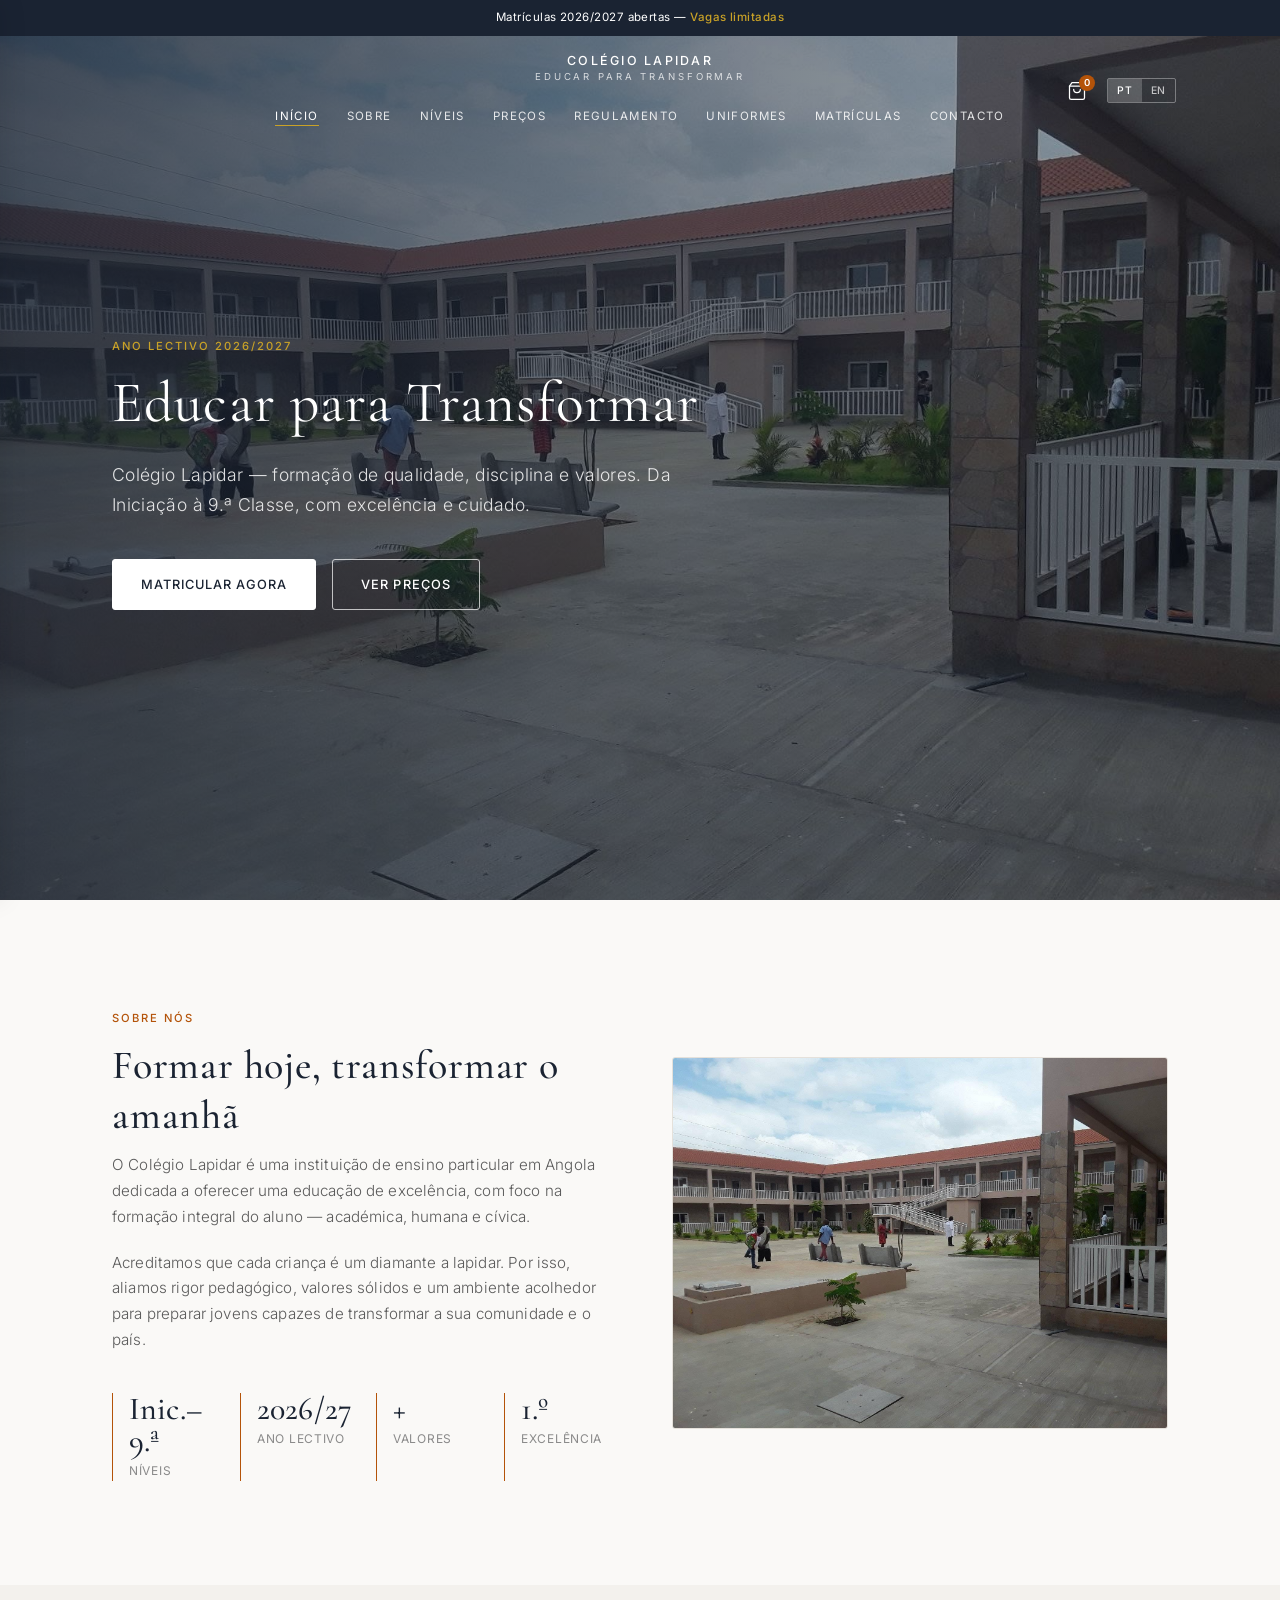
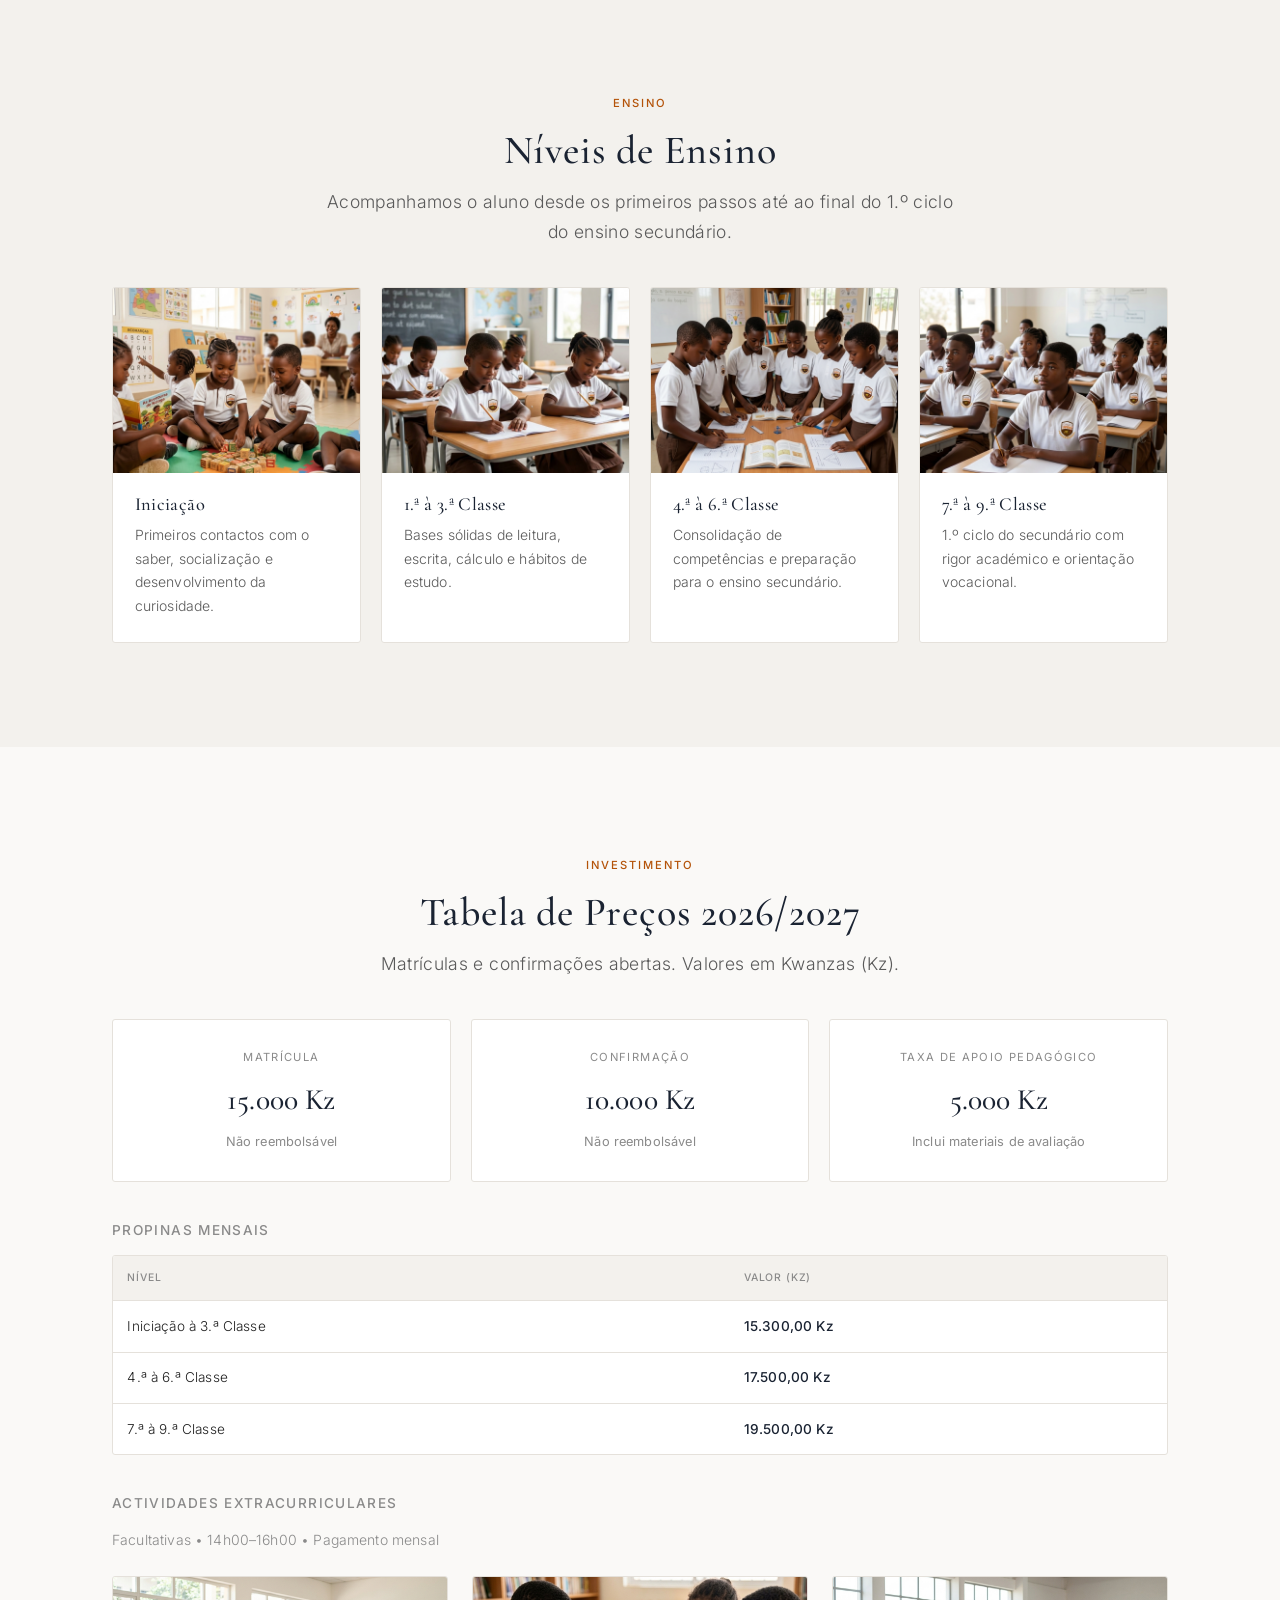
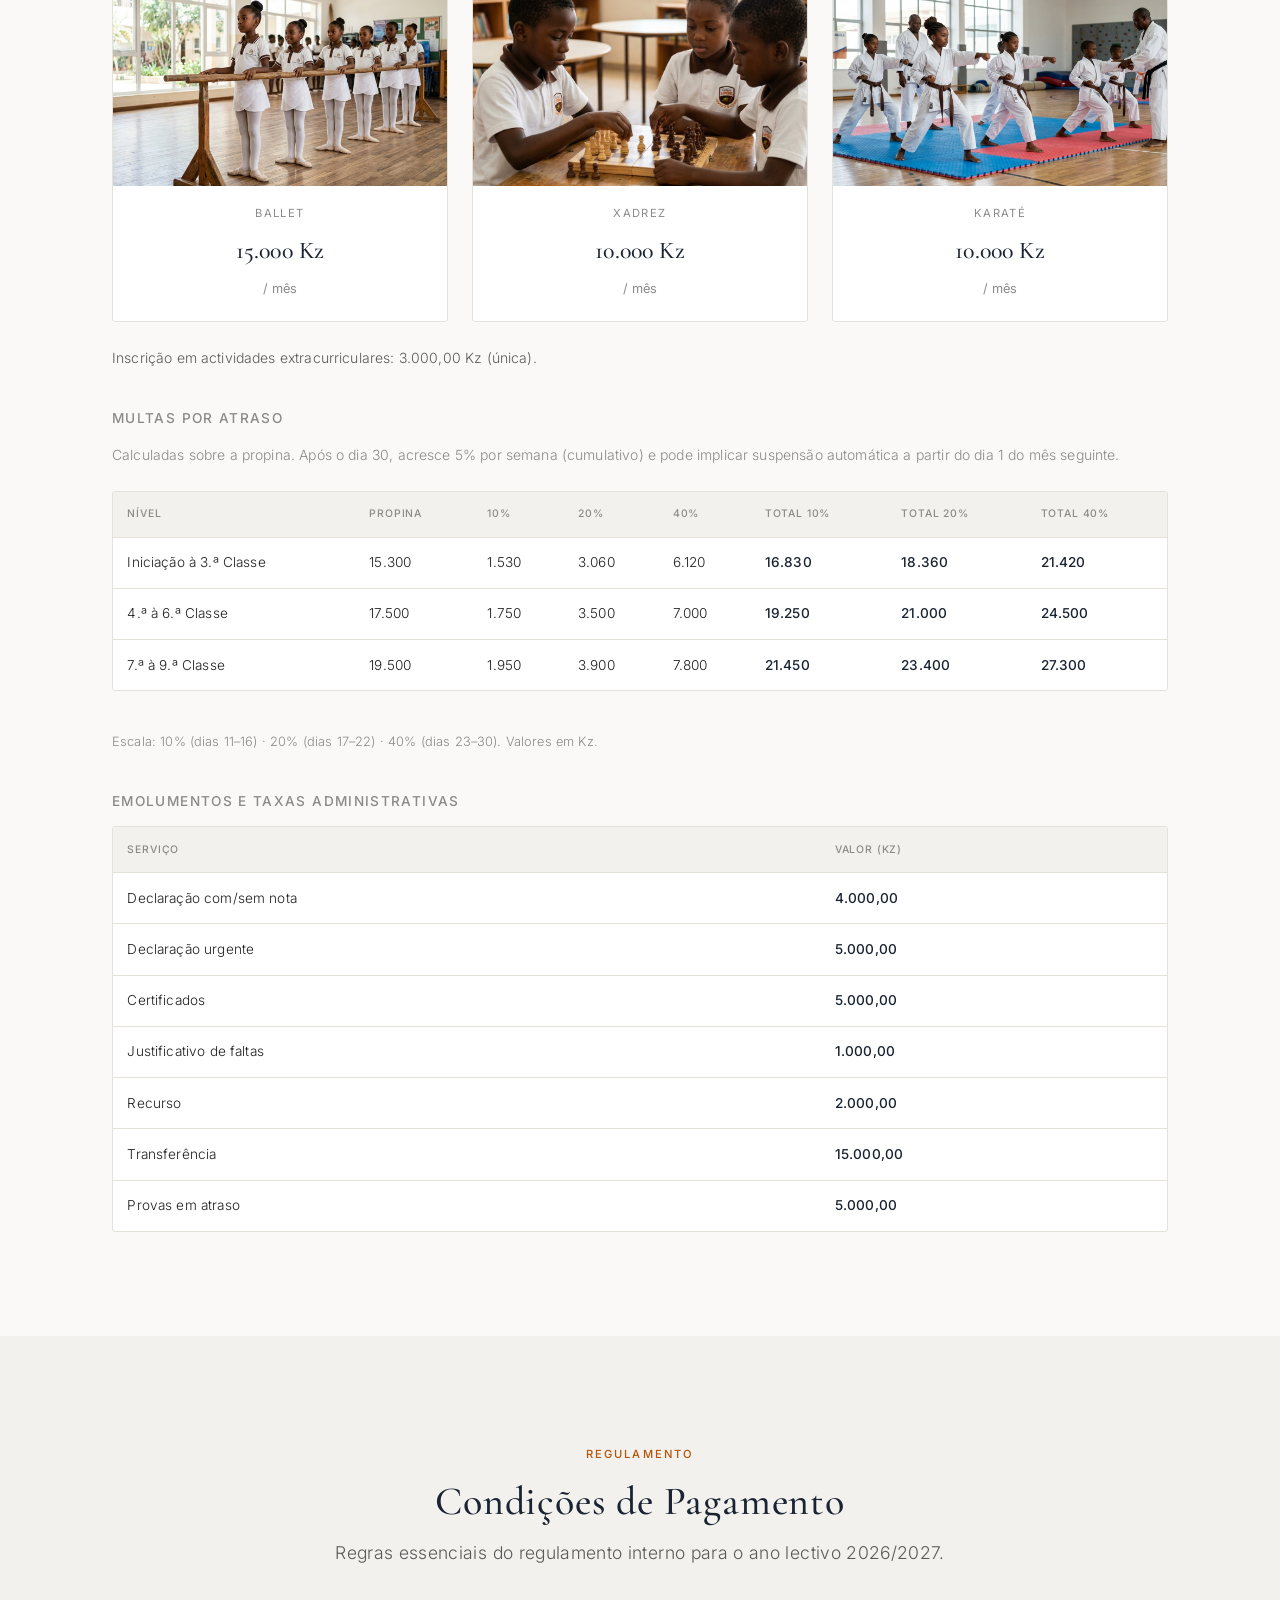
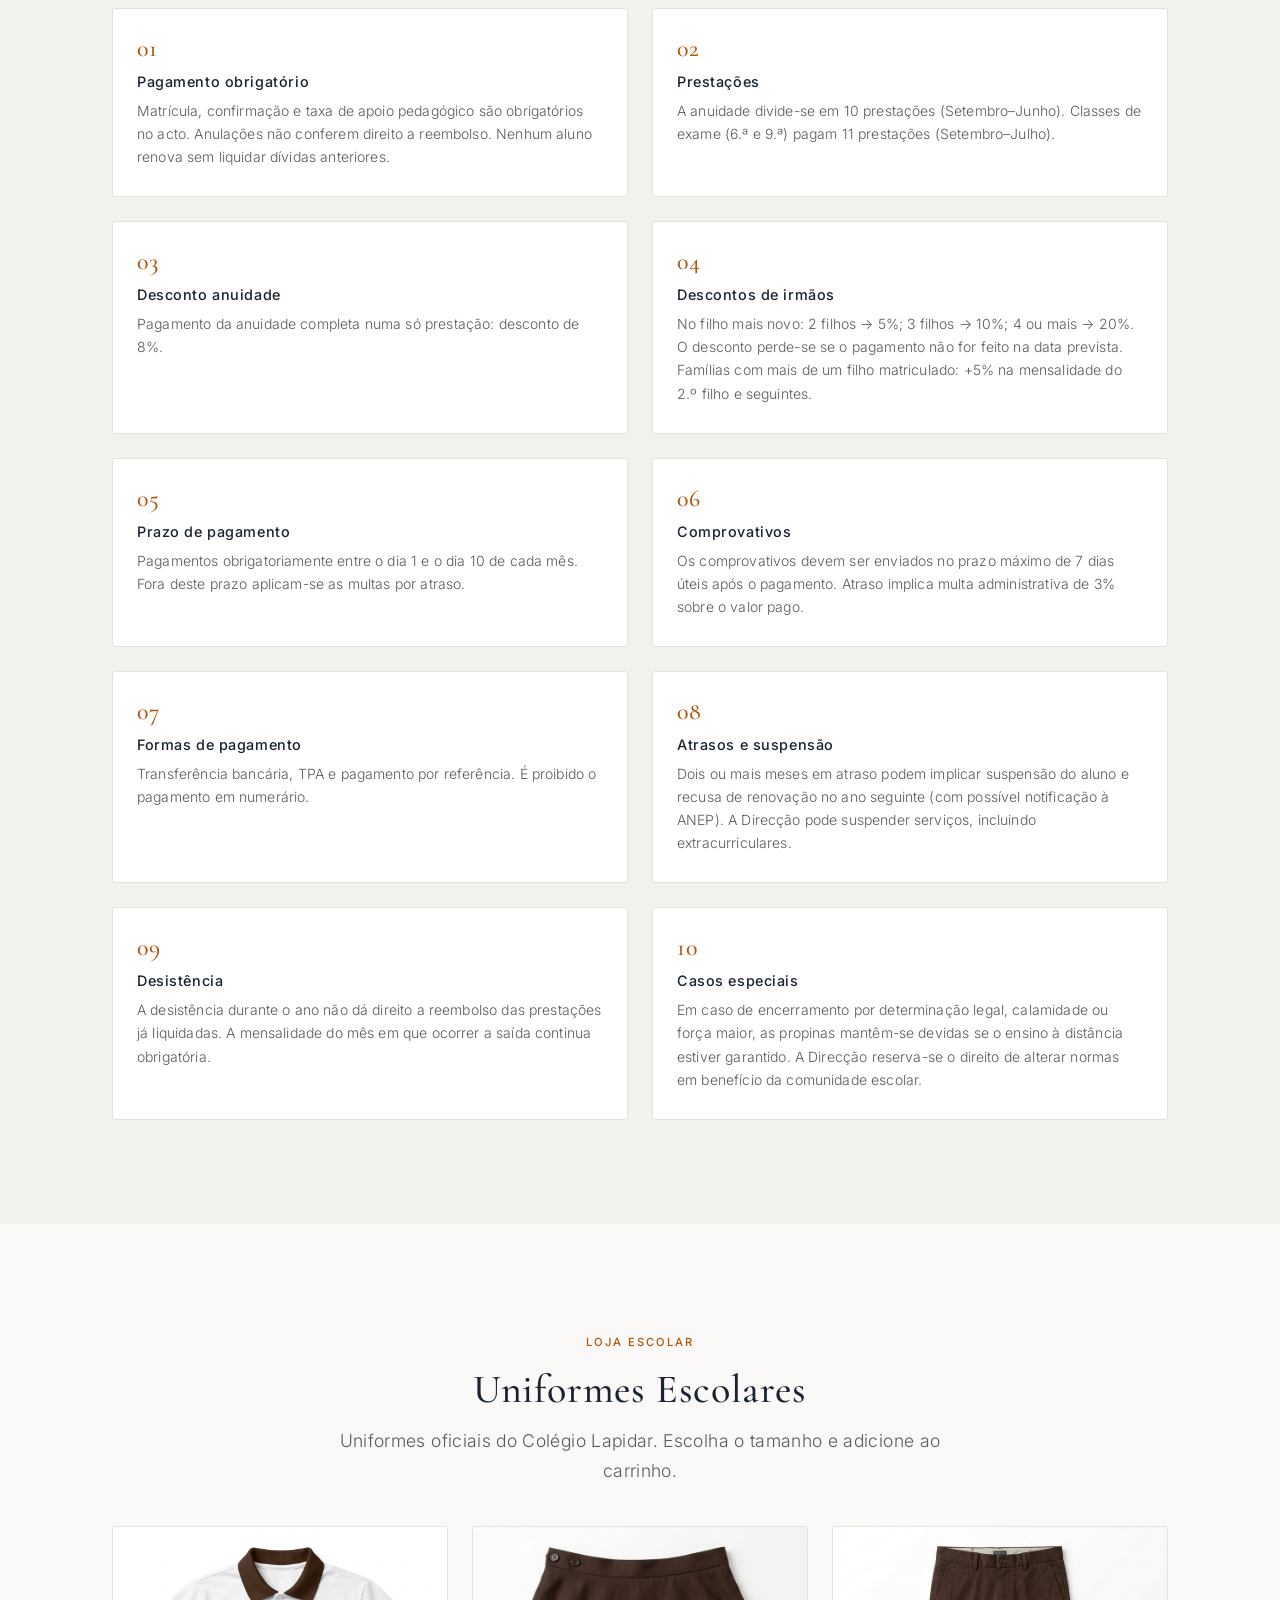
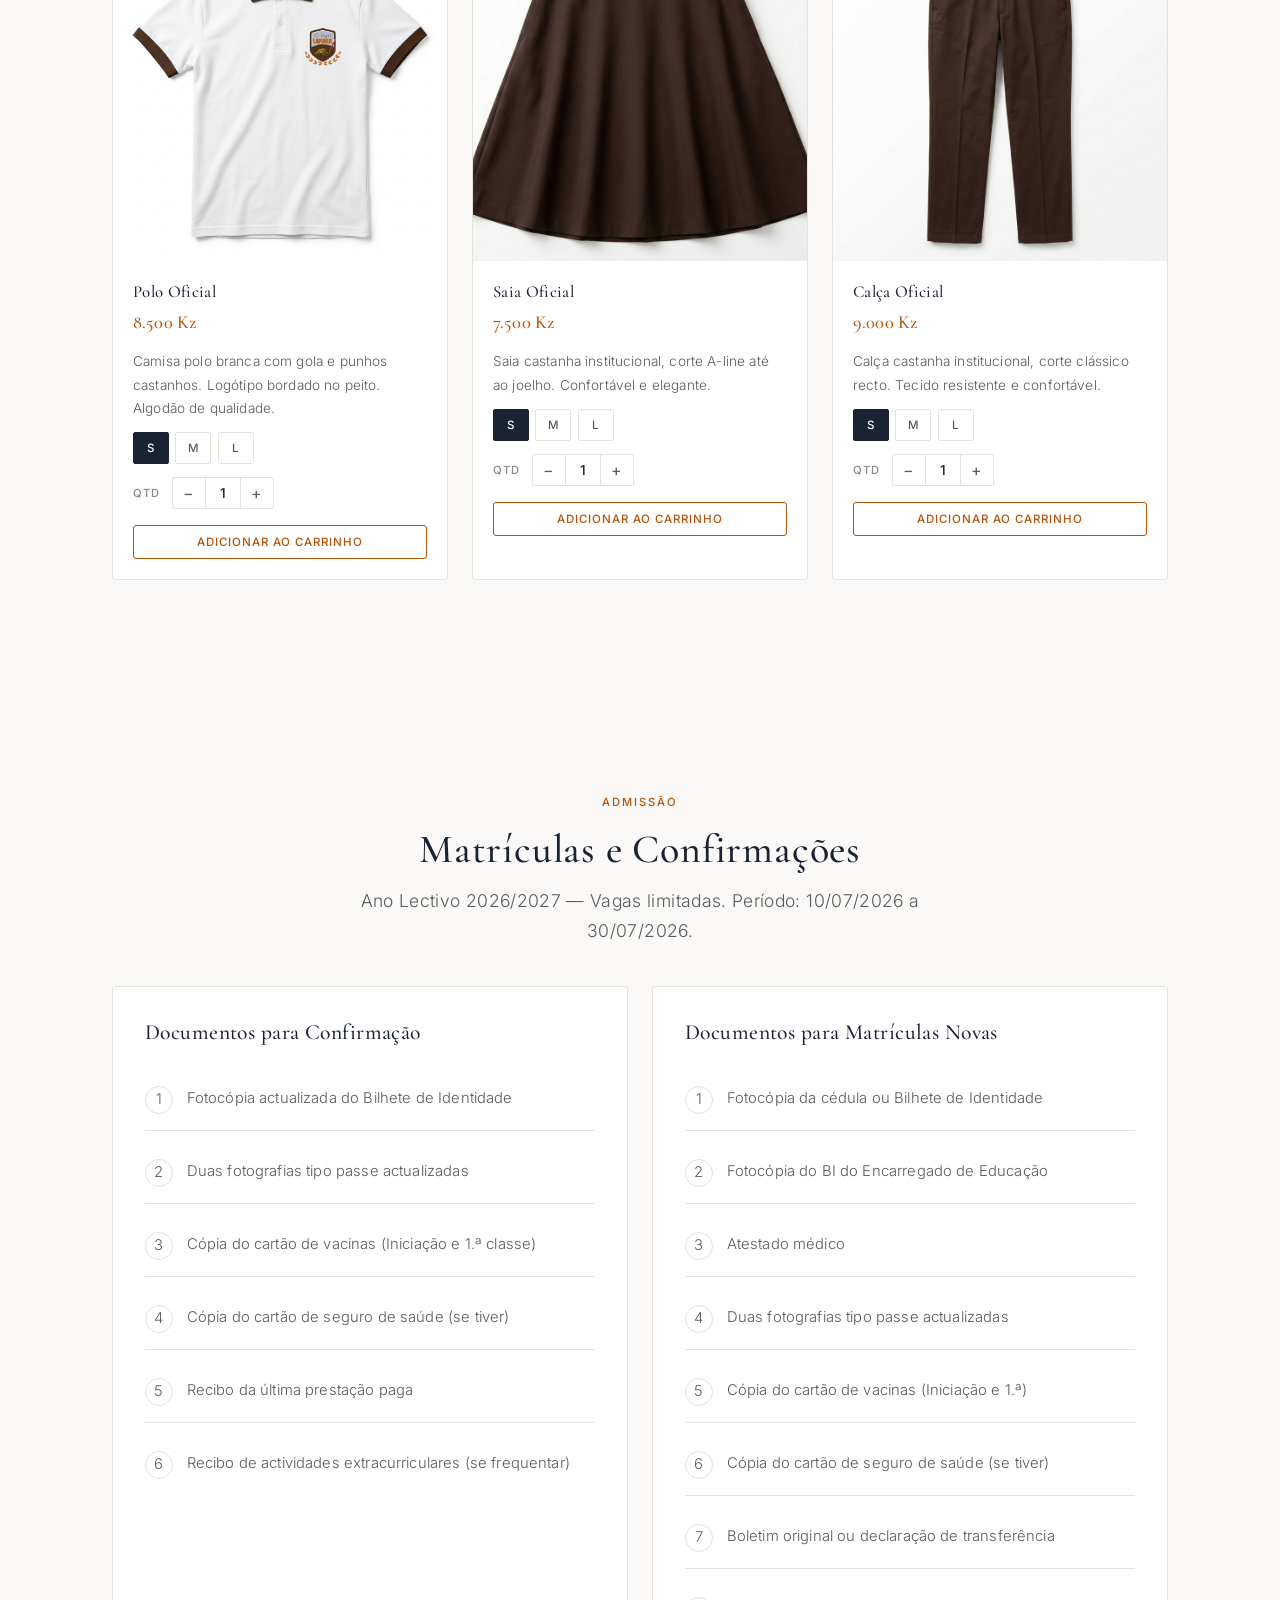
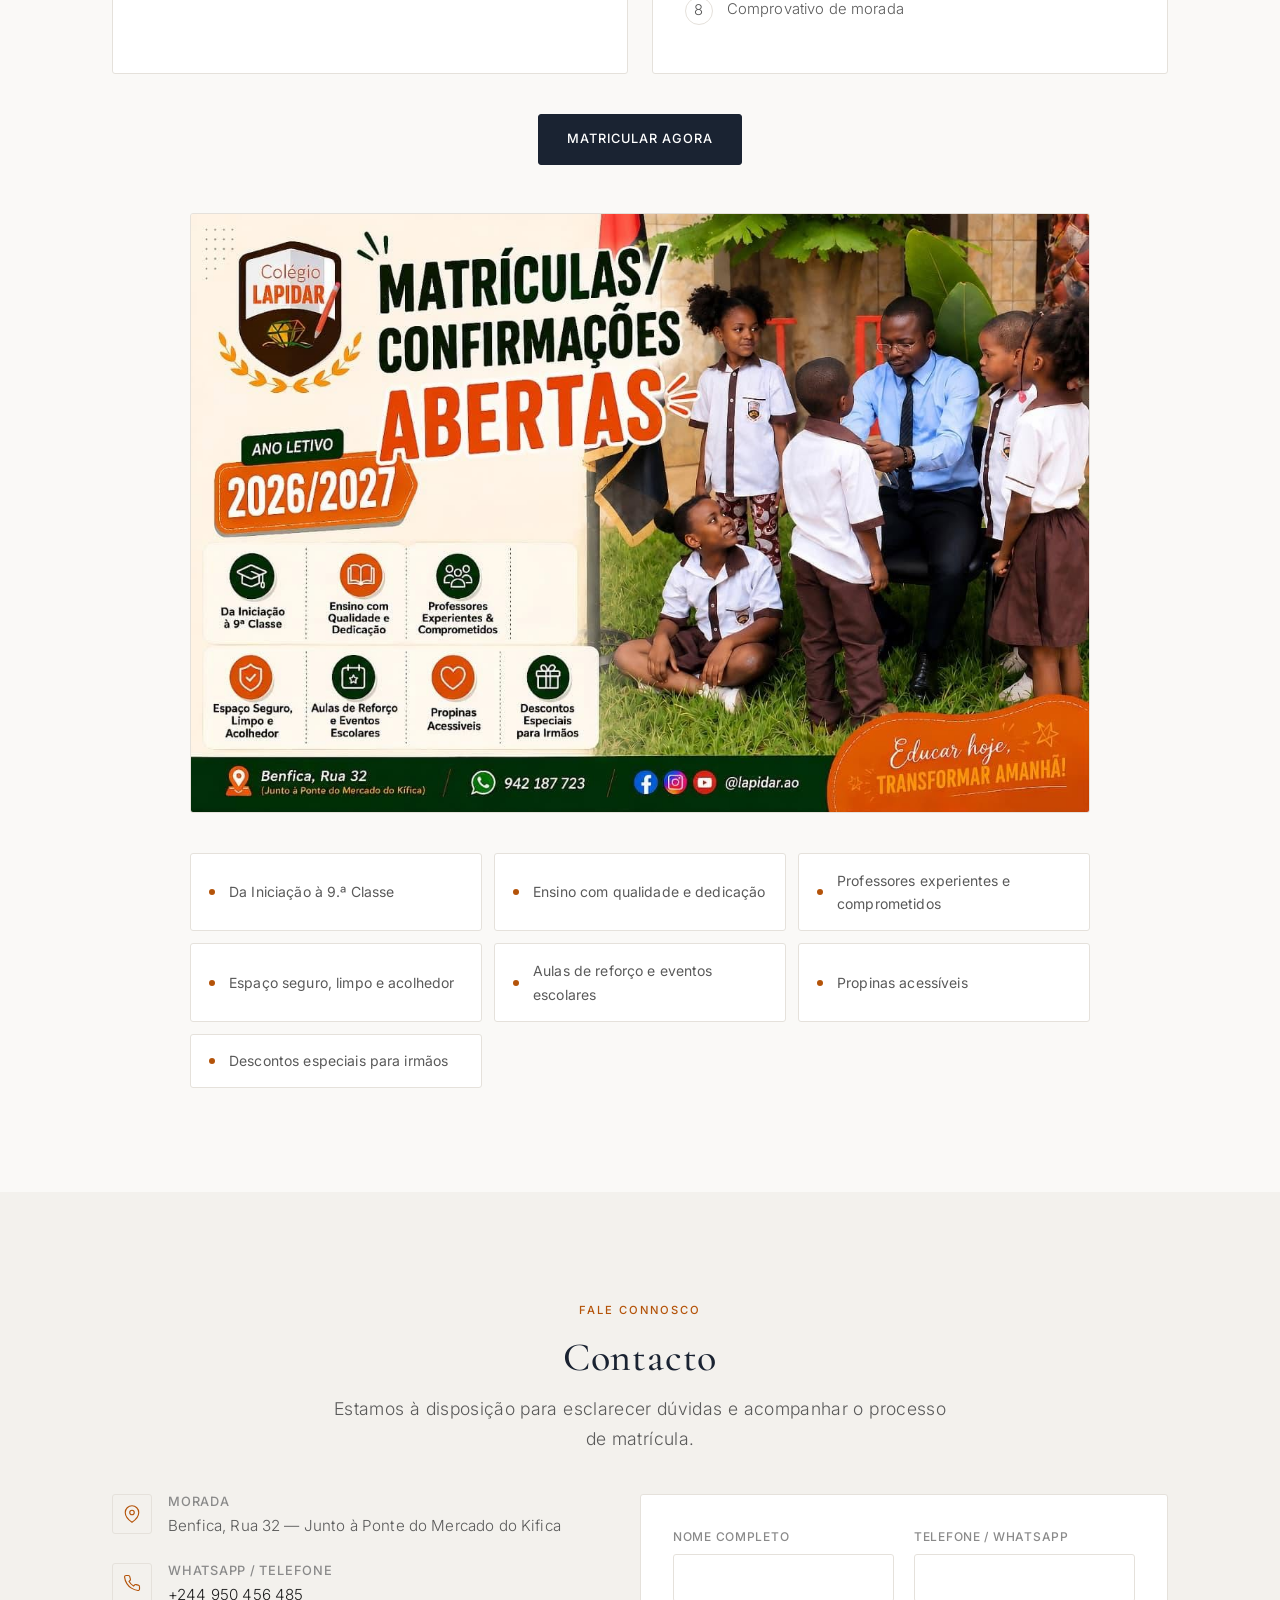
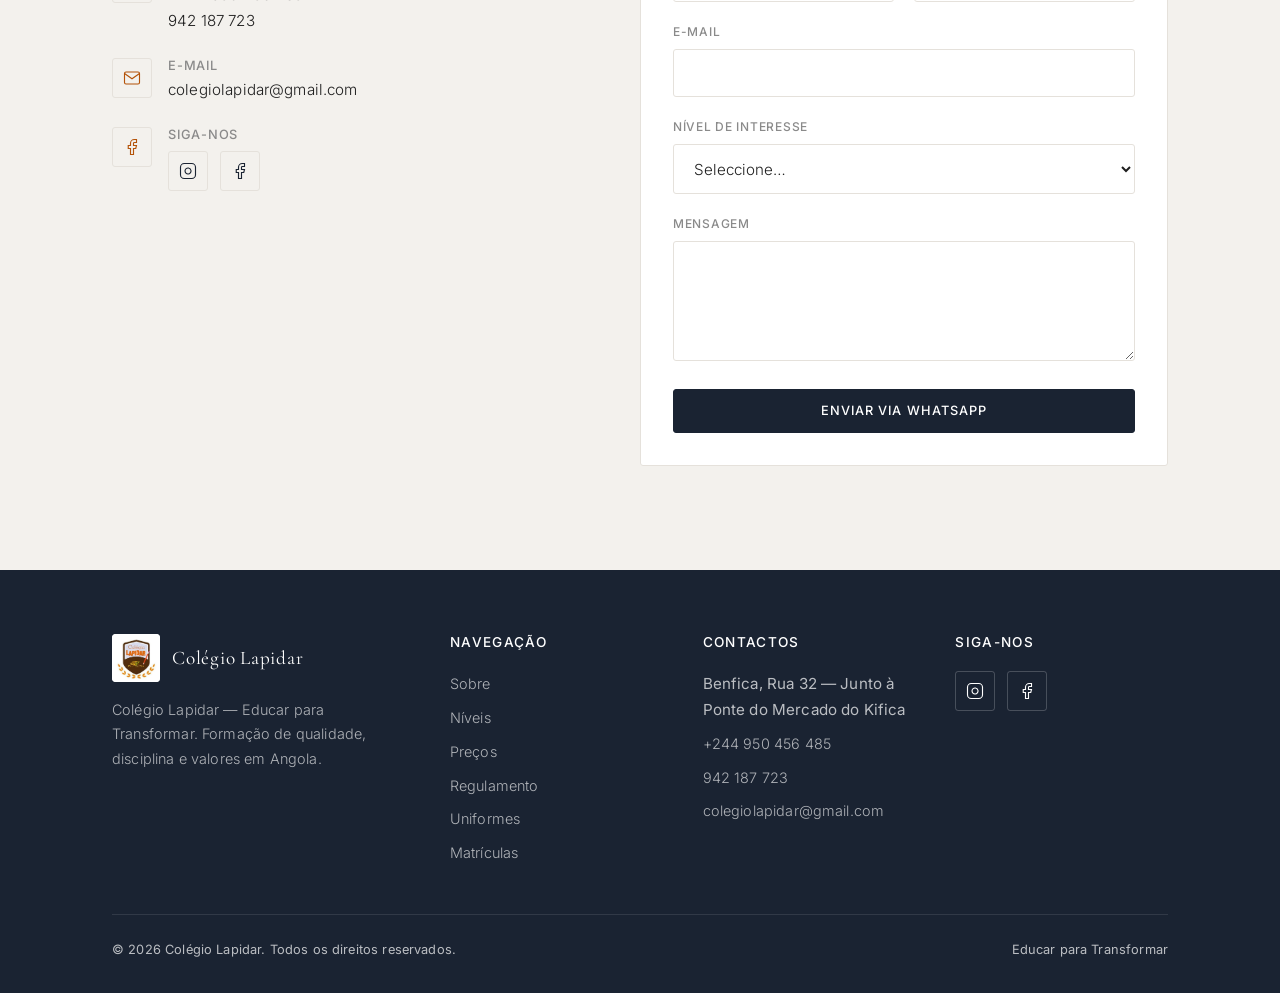
==== commit 0c57a9d3: "up" ====
--- a/colegio-lapidar/index.html
+++ b/colegio-lapidar/index.html
@@ -60,7 +60,7 @@
 
       <!-- Right actions (cart + lang) -->
       <div class="header-actions">
-        <a href="#checkout" class="cart-btn" aria-label="Carrinho">
+        <a href="checkout.html" class="cart-btn" aria-label="Carrinho">
           <svg width="20" height="20" viewBox="0 0 24 24" fill="none" stroke="currentColor" stroke-width="1.5" stroke-linecap="round" stroke-linejoin="round" aria-hidden="true">
             <path d="M6 2L3 6v14a2 2 0 002 2h14a2 2 0 002-2V6l-3-4z"/>
             <line x1="3" y1="6" x2="21" y2="6"/>
@@ -89,7 +89,7 @@
       <li><a href="#precos" data-i18n="nav_prices">Preços</a></li>
       <li><a href="#regulamento" data-i18n="nav_rules">Regulamento</a></li>
       <li><a href="#uniformes" data-i18n="nav_products">Uniformes</a></li>
-      <li><a href="#checkout" data-i18n="nav_checkout">Carrinho</a></li>
+      <li><a href="checkout.html" data-i18n="nav_checkout">Carrinho</a></li>
       <li><a href="#matriculas" data-i18n="nav_enroll">Matrículas</a></li>
       <li><a href="#contacto" data-i18n="nav_contact">Contacto</a></li>
     </ul>
@@ -538,60 +538,6 @@
       </div>
     </section>
 
-    <!-- ========== CHECKOUT ========== -->
-    <section id="checkout" class="section-alt">
-      <div class="container">
-        <div class="text-center mb-4">
-          <span class="section-label" data-i18n="checkout_label">Carrinho</span>
-          <h2 data-i18n="checkout_title">Finalizar Encomenda</h2>
-          <p class="lead" style="margin: 0 auto;" data-i18n="checkout_lead">Revise os artigos e envie a encomenda por WhatsApp. Confirmaremos disponibilidade e pagamento.</p>
-        </div>
-
-        <div class="checkout-grid">
-          <div class="checkout-cart card">
-            <h3 class="checkout-heading" data-i18n="checkout_items">Artigos</h3>
-            <div id="cart-items" class="cart-items">
-              <!-- filled by JS -->
-            </div>
-            <div id="cart-empty" class="cart-empty" data-i18n="cart_empty">O seu carrinho está vazio. Adicione uniformes na loja.</div>
-            <div class="cart-footer" id="cart-footer" hidden>
-              <div class="cart-total-row">
-                <span data-i18n="cart_total">Total</span>
-                <strong id="cart-total">0 Kz</strong>
-              </div>
-              <button type="button" class="btn btn-sm cart-clear" id="cart-clear" data-i18n="cart_clear">Limpar carrinho</button>
-            </div>
-          </div>
-
-          <div class="checkout-form-wrap card">
-            <h3 class="checkout-heading" data-i18n="checkout_details">Dados da encomenda</h3>
-            <form id="checkout-form" novalidate>
-              <div class="form-group">
-                <label for="co-name" data-i18n="form_name">Nome completo *</label>
-                <input type="text" id="co-name" name="name" required autocomplete="name" />
-              </div>
-              <div class="form-group">
-                <label for="co-phone" data-i18n="form_phone">Telefone / WhatsApp *</label>
-                <input type="tel" id="co-phone" name="phone" required autocomplete="tel" placeholder="+244 ..." />
-              </div>
-              <div class="form-group">
-                <label for="co-student" data-i18n="co_student">Nome do aluno (opcional)</label>
-                <input type="text" id="co-student" name="student" autocomplete="off" />
-              </div>
-              <div class="form-group">
-                <label for="co-notes" data-i18n="co_notes">Observações</label>
-                <textarea id="co-notes" name="notes" rows="3" data-i18n-placeholder="co_notes_ph" placeholder="Ex.: tamanho especial, levantamento na secretaria..."></textarea>
-              </div>
-              <button type="submit" class="btn btn-primary btn-block" id="checkout-submit" data-i18n="checkout_submit" disabled>
-                Enviar encomenda via WhatsApp
-              </button>
-              <p class="checkout-note" data-i18n="checkout_note">A encomenda será enviada por WhatsApp. Não há pagamento online — confirme com a secretaria.</p>
-            </form>
-          </div>
-        </div>
-      </div>
-    </section>
-
     <!-- ========== ENROLLMENT / DOCUMENTS ========== -->
     <section id="matriculas">
       <div class="container">
--- a/colegio-lapidar/css/style.css
+++ b/colegio-lapidar/css/style.css
@@ -1452,6 +1452,81 @@
   transform: translateX(-50%) translateY(0);
 }
 
+/* ---------- Dedicated checkout page ---------- */
+.page-checkout .header {
+  background: rgba(255, 255, 255, 0.97);
+  backdrop-filter: blur(12px);
+  -webkit-backdrop-filter: blur(12px);
+  border-bottom-color: var(--border);
+  box-shadow: 0 1px 8px rgba(0, 0, 0, 0.04);
+}
+
+.page-checkout .brand,
+.page-checkout .nav-desktop a,
+.page-checkout .cart-btn,
+.page-checkout .hamburger span {
+  color: var(--navy);
+}
+
+.page-checkout .nav-desktop a {
+  color: var(--text-soft);
+}
+
+.page-checkout .nav-desktop a:hover,
+.page-checkout .nav-desktop a.active {
+  color: var(--navy);
+}
+
+.page-checkout .lang-toggle {
+  border-color: var(--border);
+}
+
+.page-checkout .lang-btn {
+  color: var(--text-muted);
+}
+
+.page-checkout .lang-btn.active {
+  background: var(--navy);
+  color: #fff;
+}
+
+.checkout-page-main {
+  min-height: 60vh;
+  padding-top: calc(var(--announce-h) + var(--header-h) + 1.5rem);
+  padding-bottom: 3rem;
+  background: var(--bg-alt);
+}
+
+.checkout-page-section {
+  padding: 2rem 0 3rem;
+}
+
+.checkout-page-title {
+  font-size: clamp(1.75rem, 4vw, 2.4rem);
+  margin-bottom: 0.75rem;
+}
+
+.checkout-breadcrumb {
+  margin-bottom: 1.5rem;
+}
+
+.checkout-breadcrumb a {
+  font-size: 0.8rem;
+  letter-spacing: 0.04em;
+  color: var(--text-muted);
+  transition: color 0.2s;
+}
+
+.checkout-breadcrumb a:hover {
+  color: var(--navy);
+}
+
+.cart-empty {
+  display: flex;
+  flex-direction: column;
+  align-items: center;
+}
+
 /* ---------- Documents / Enrollment ---------- */
 .doc-list {
   display: grid;
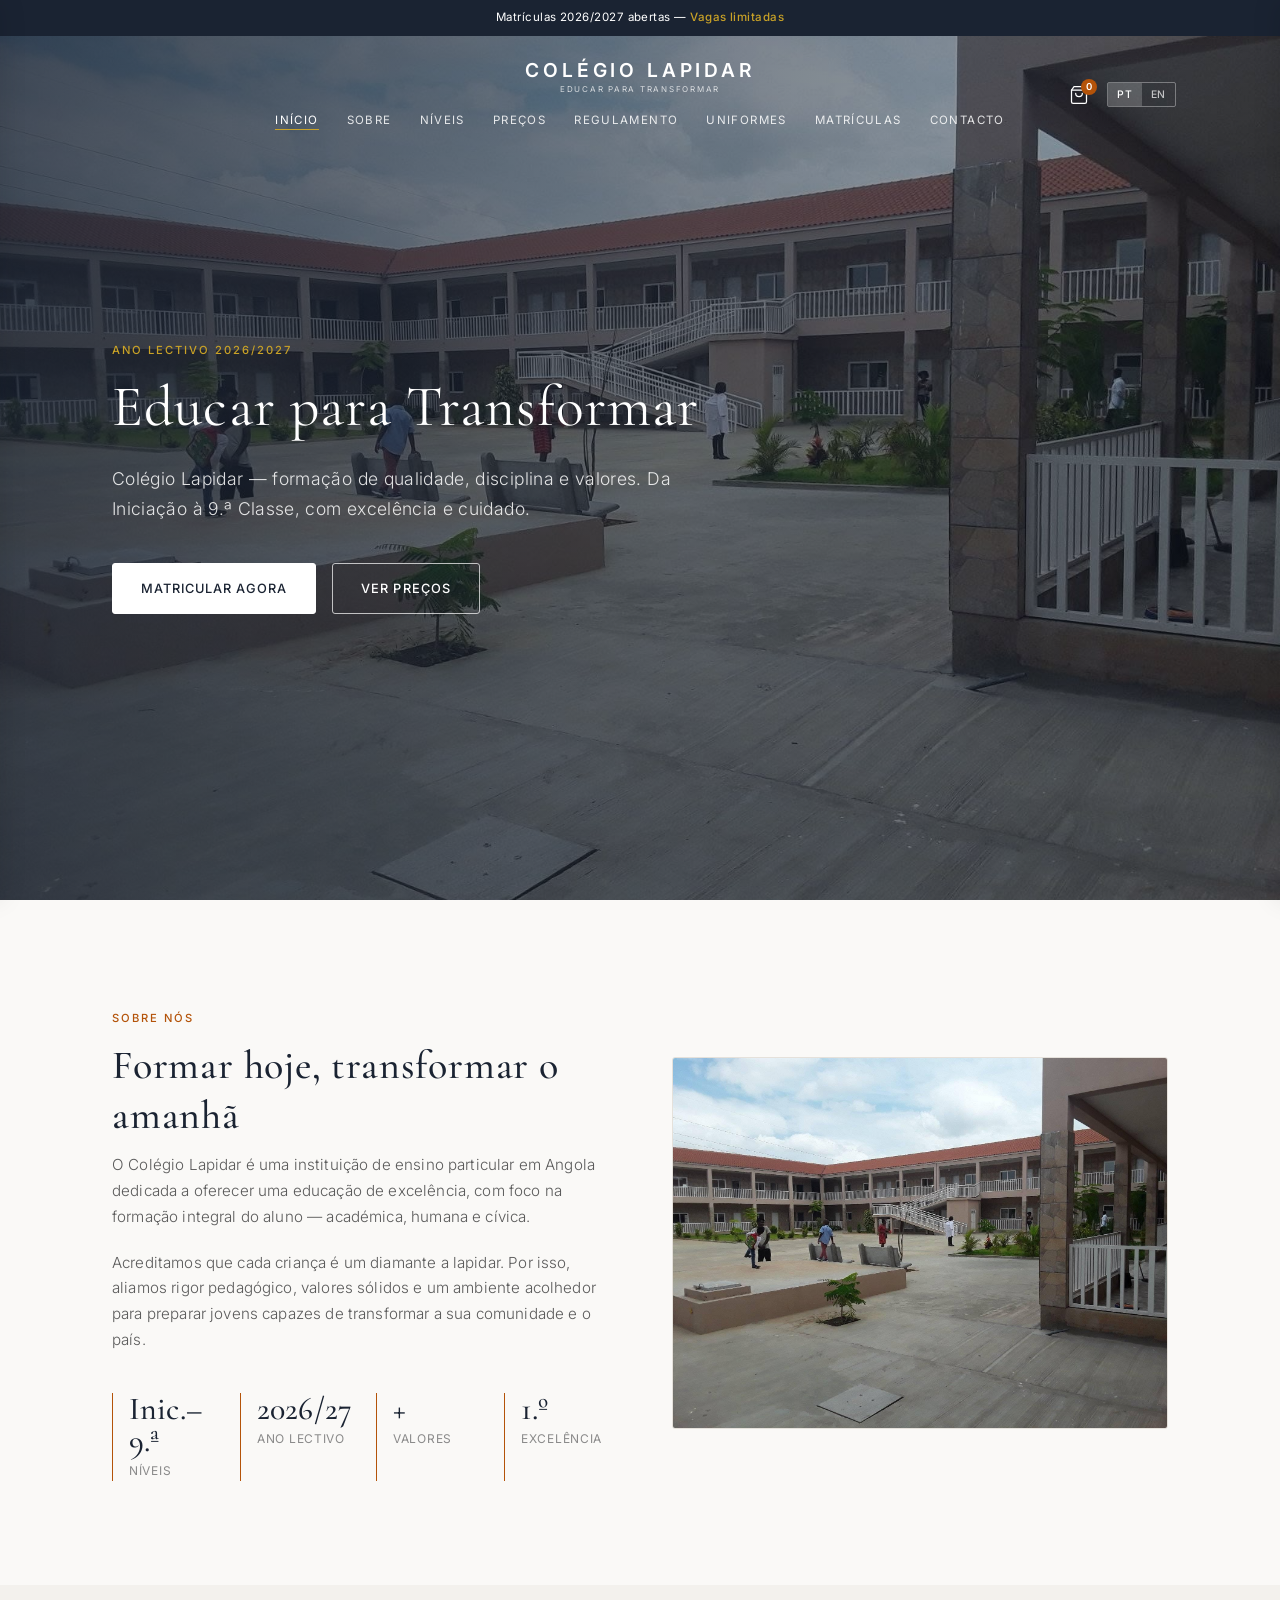
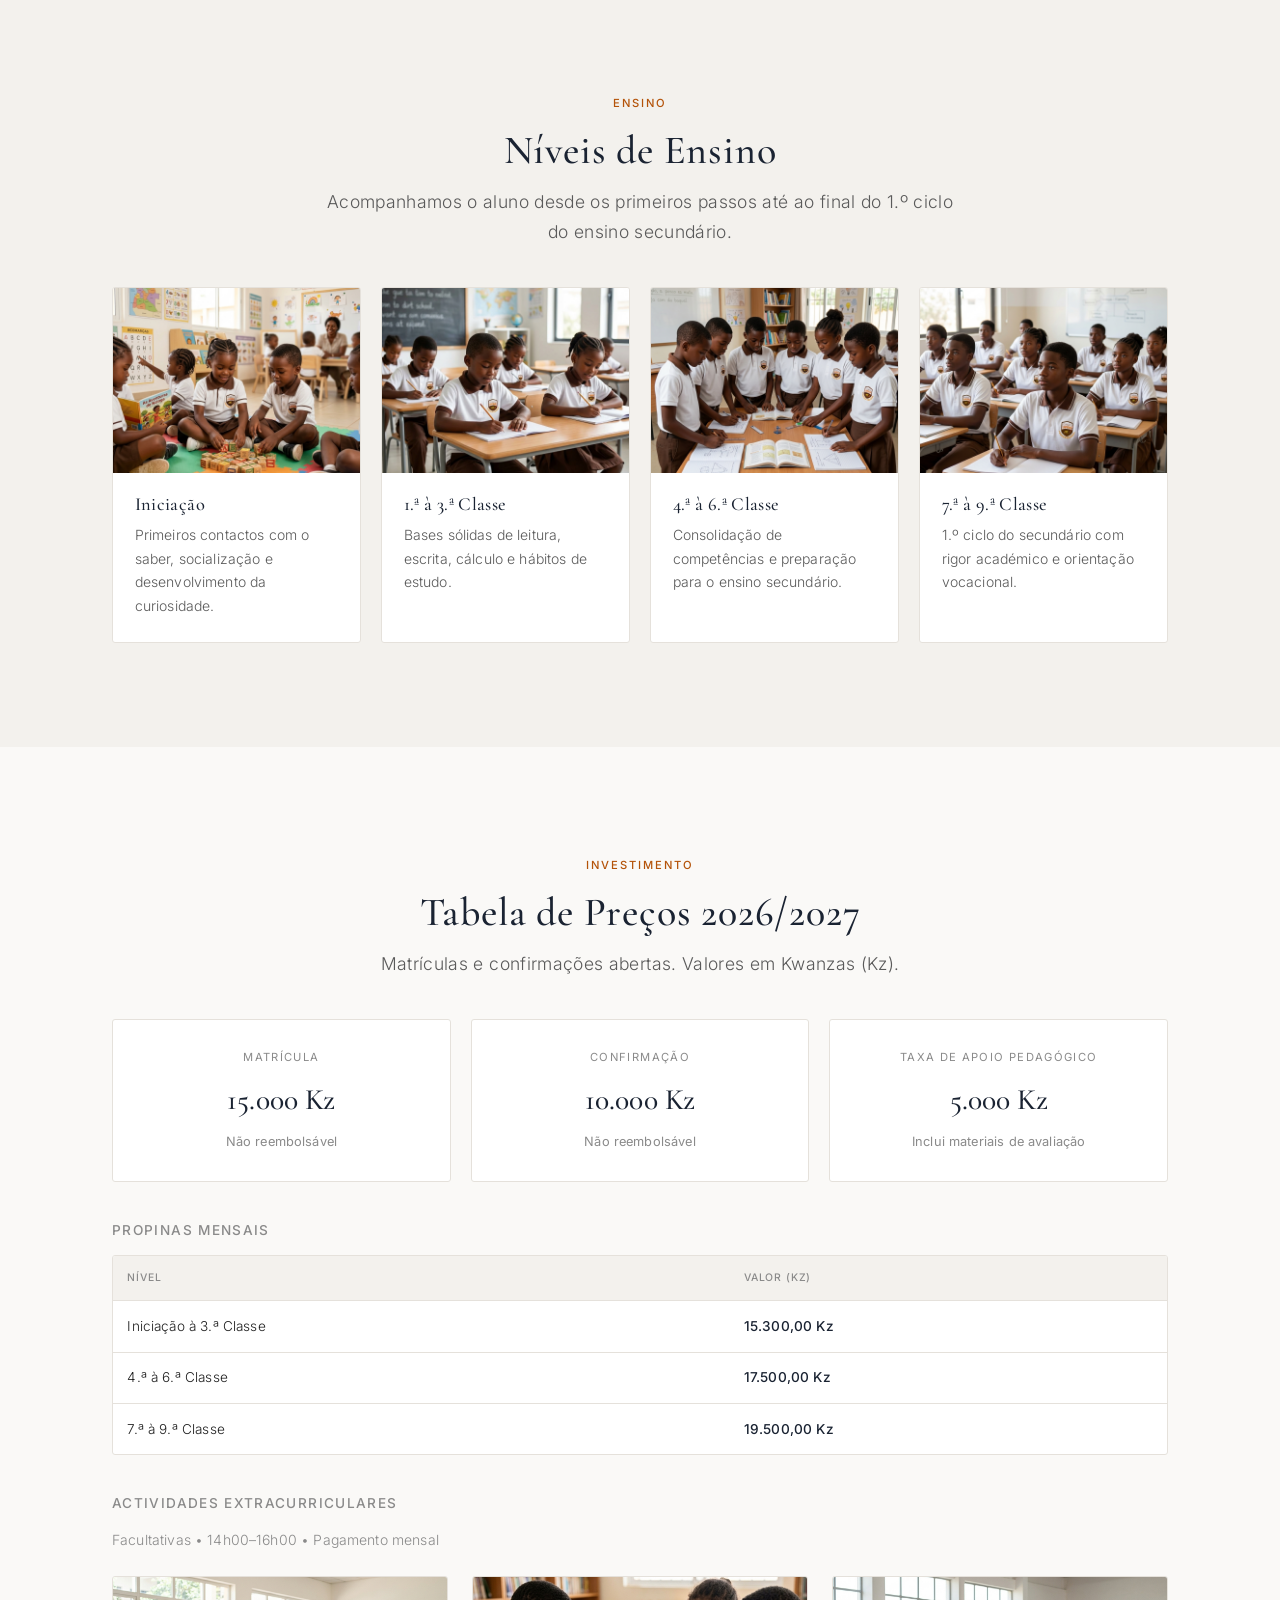
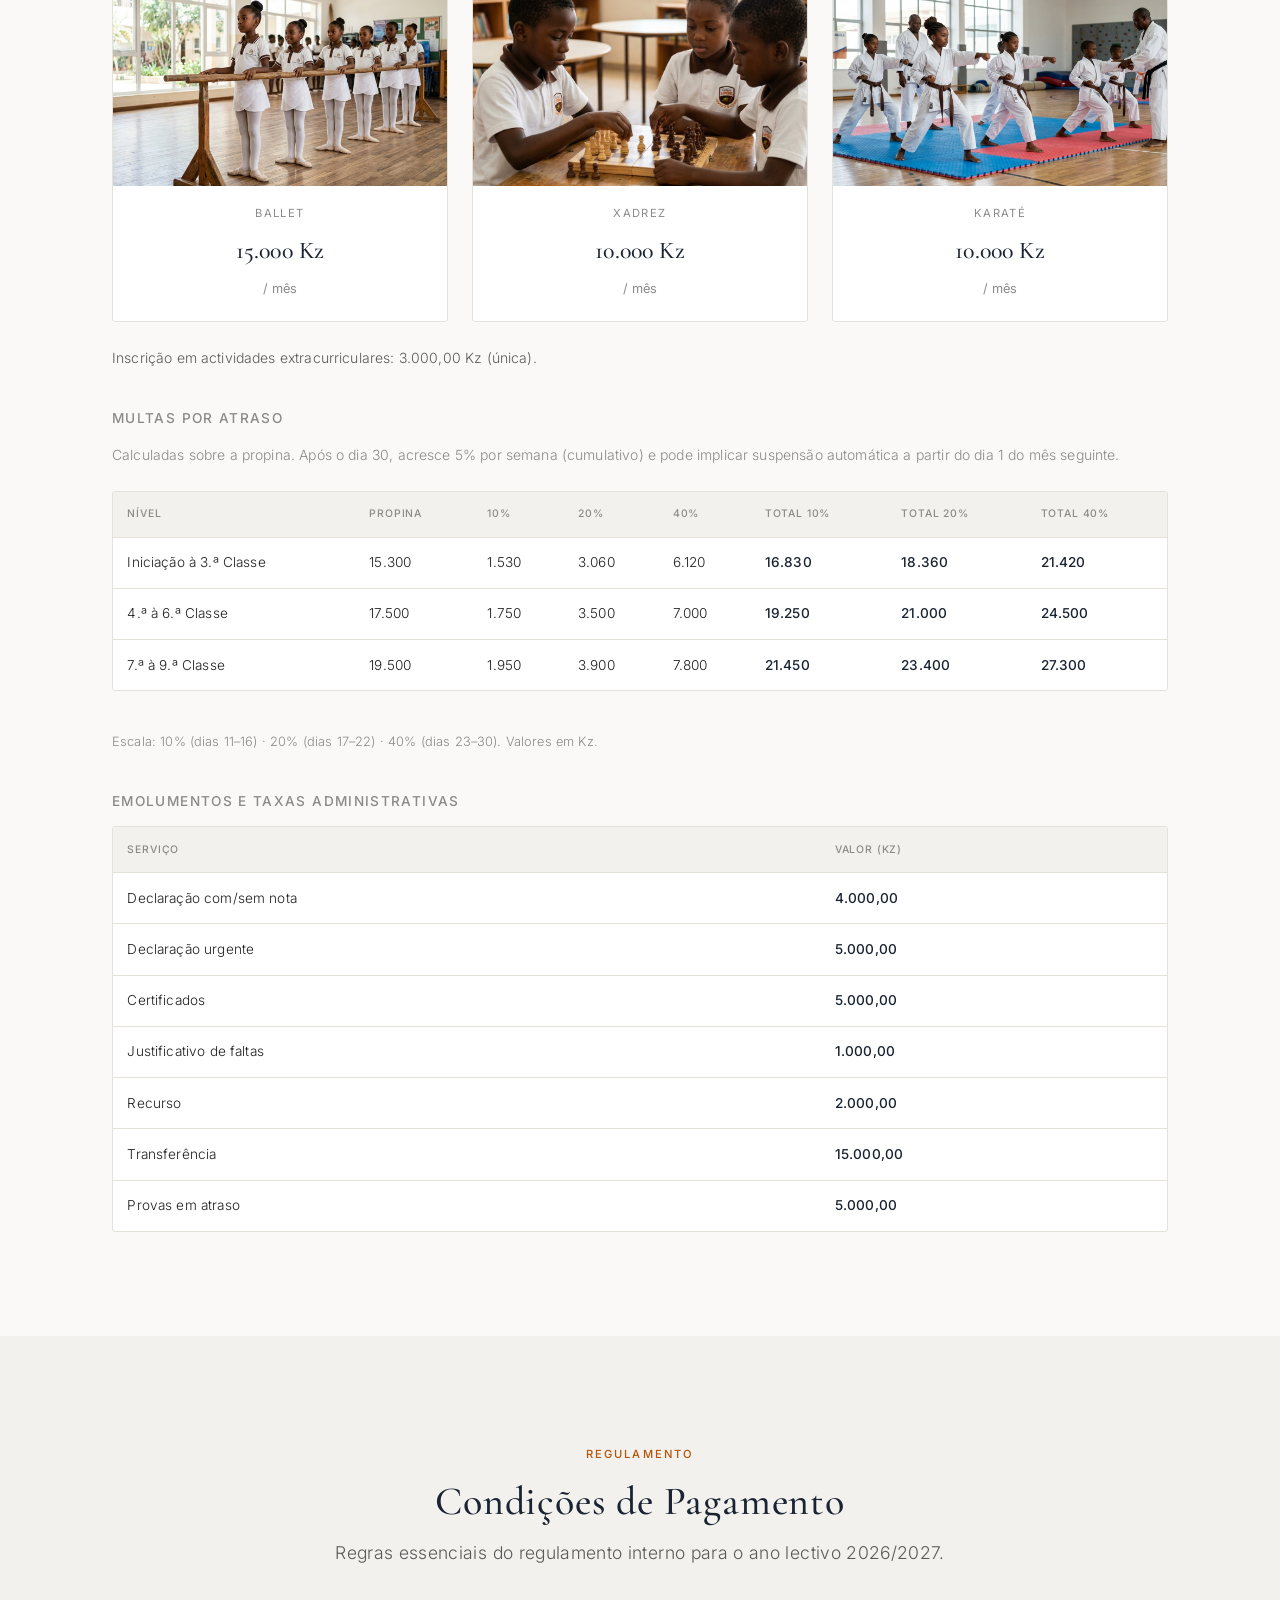
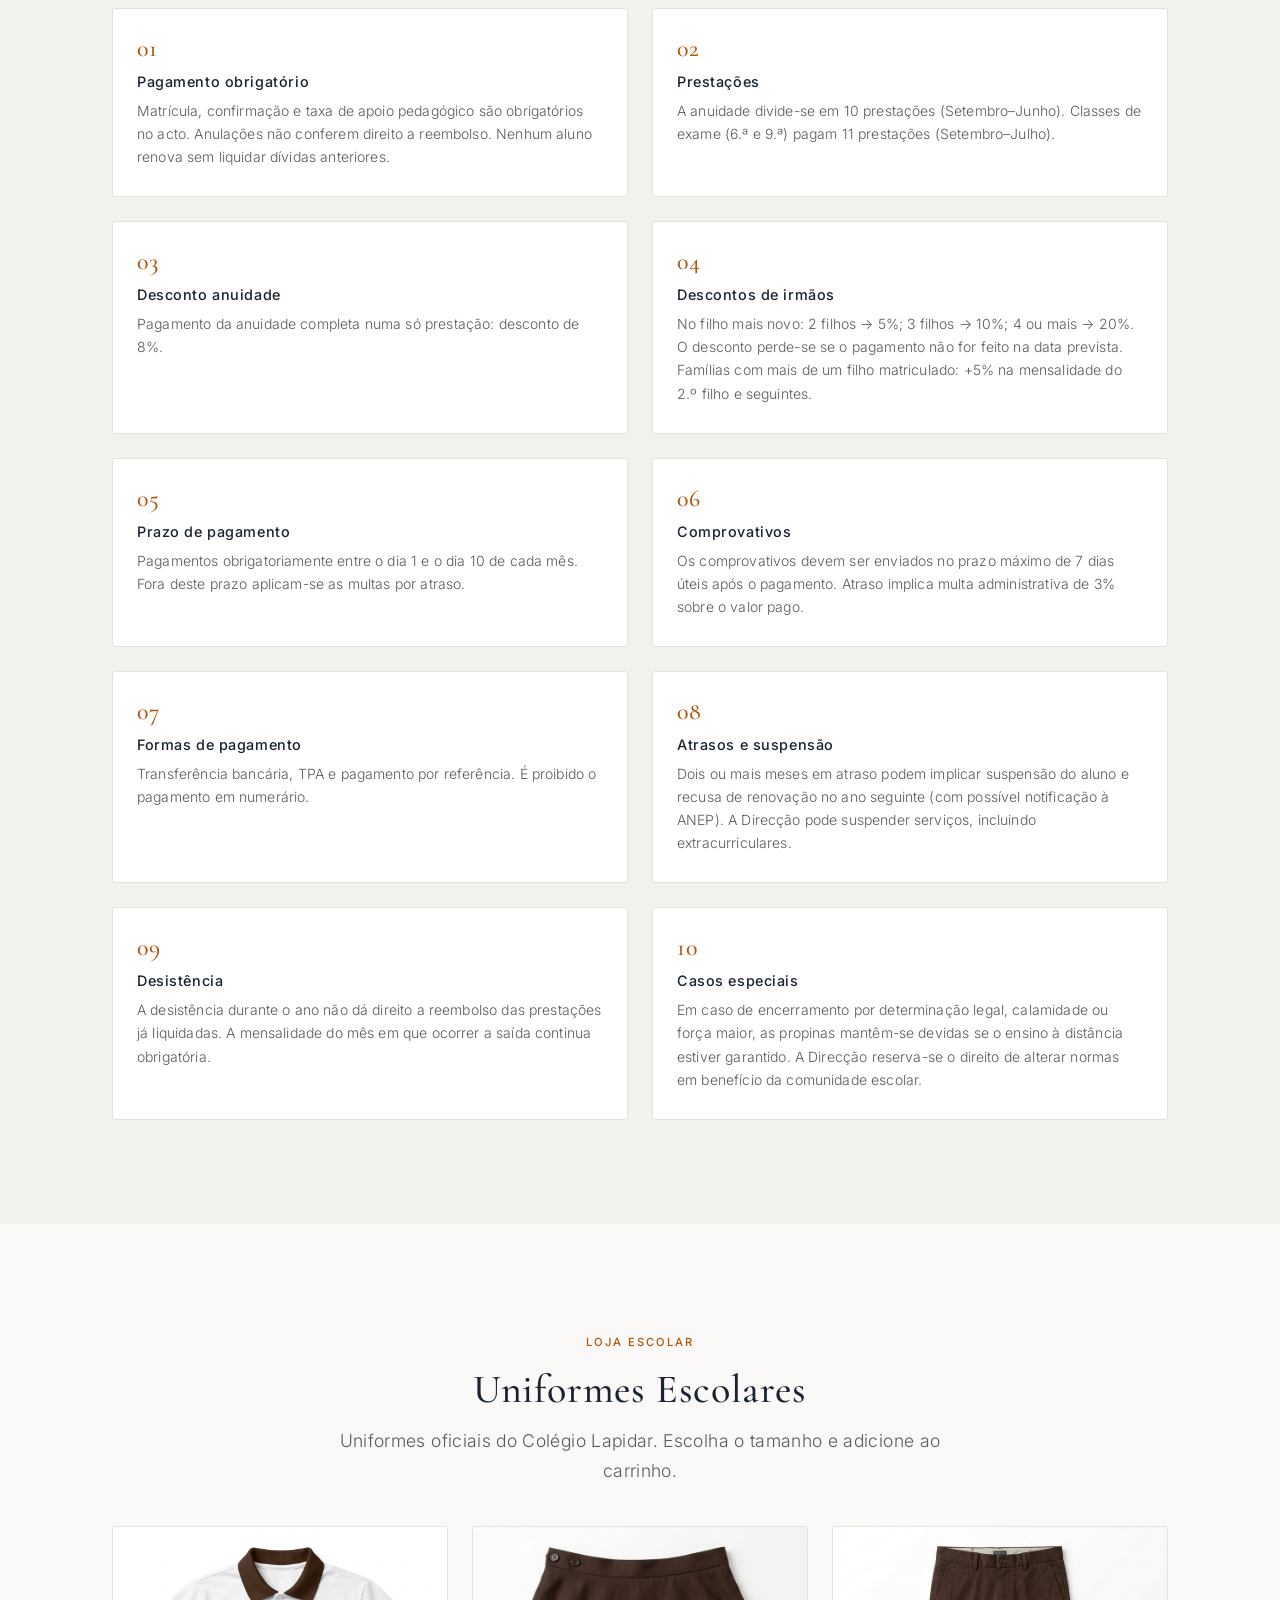
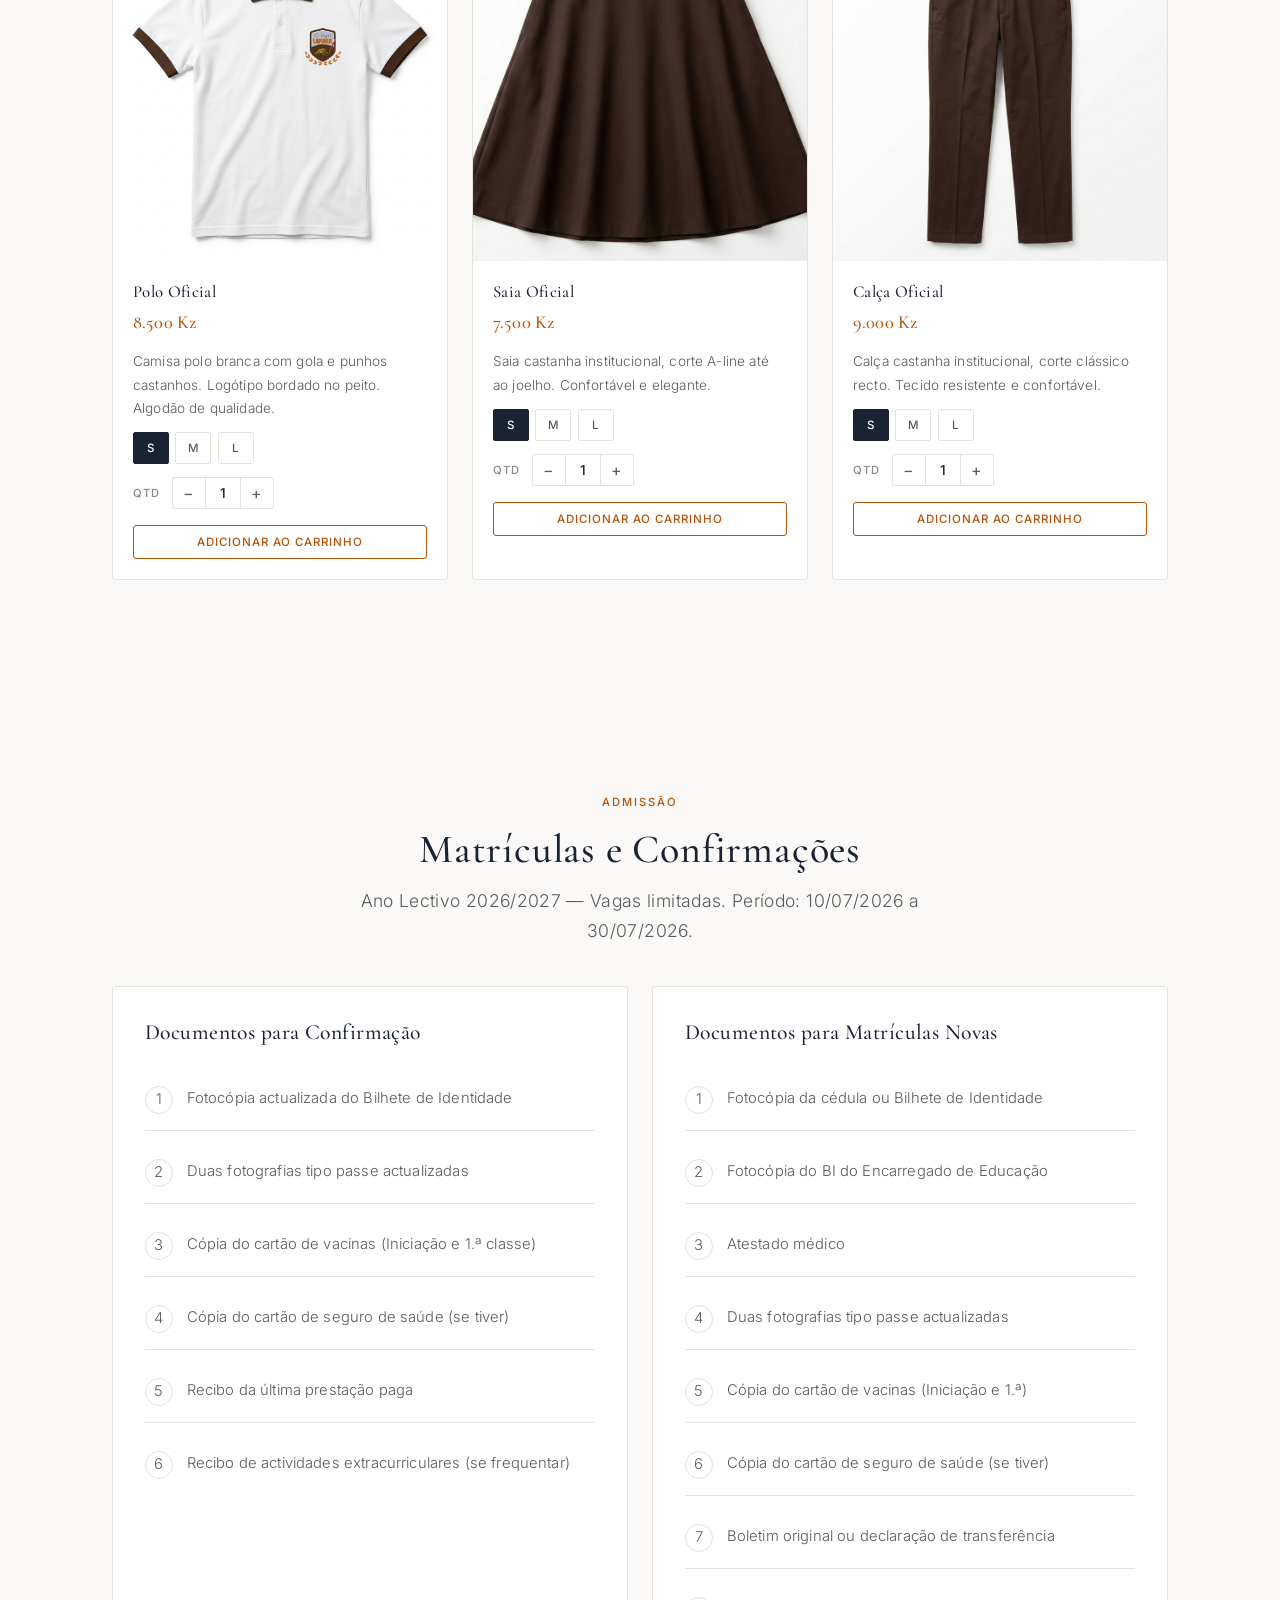
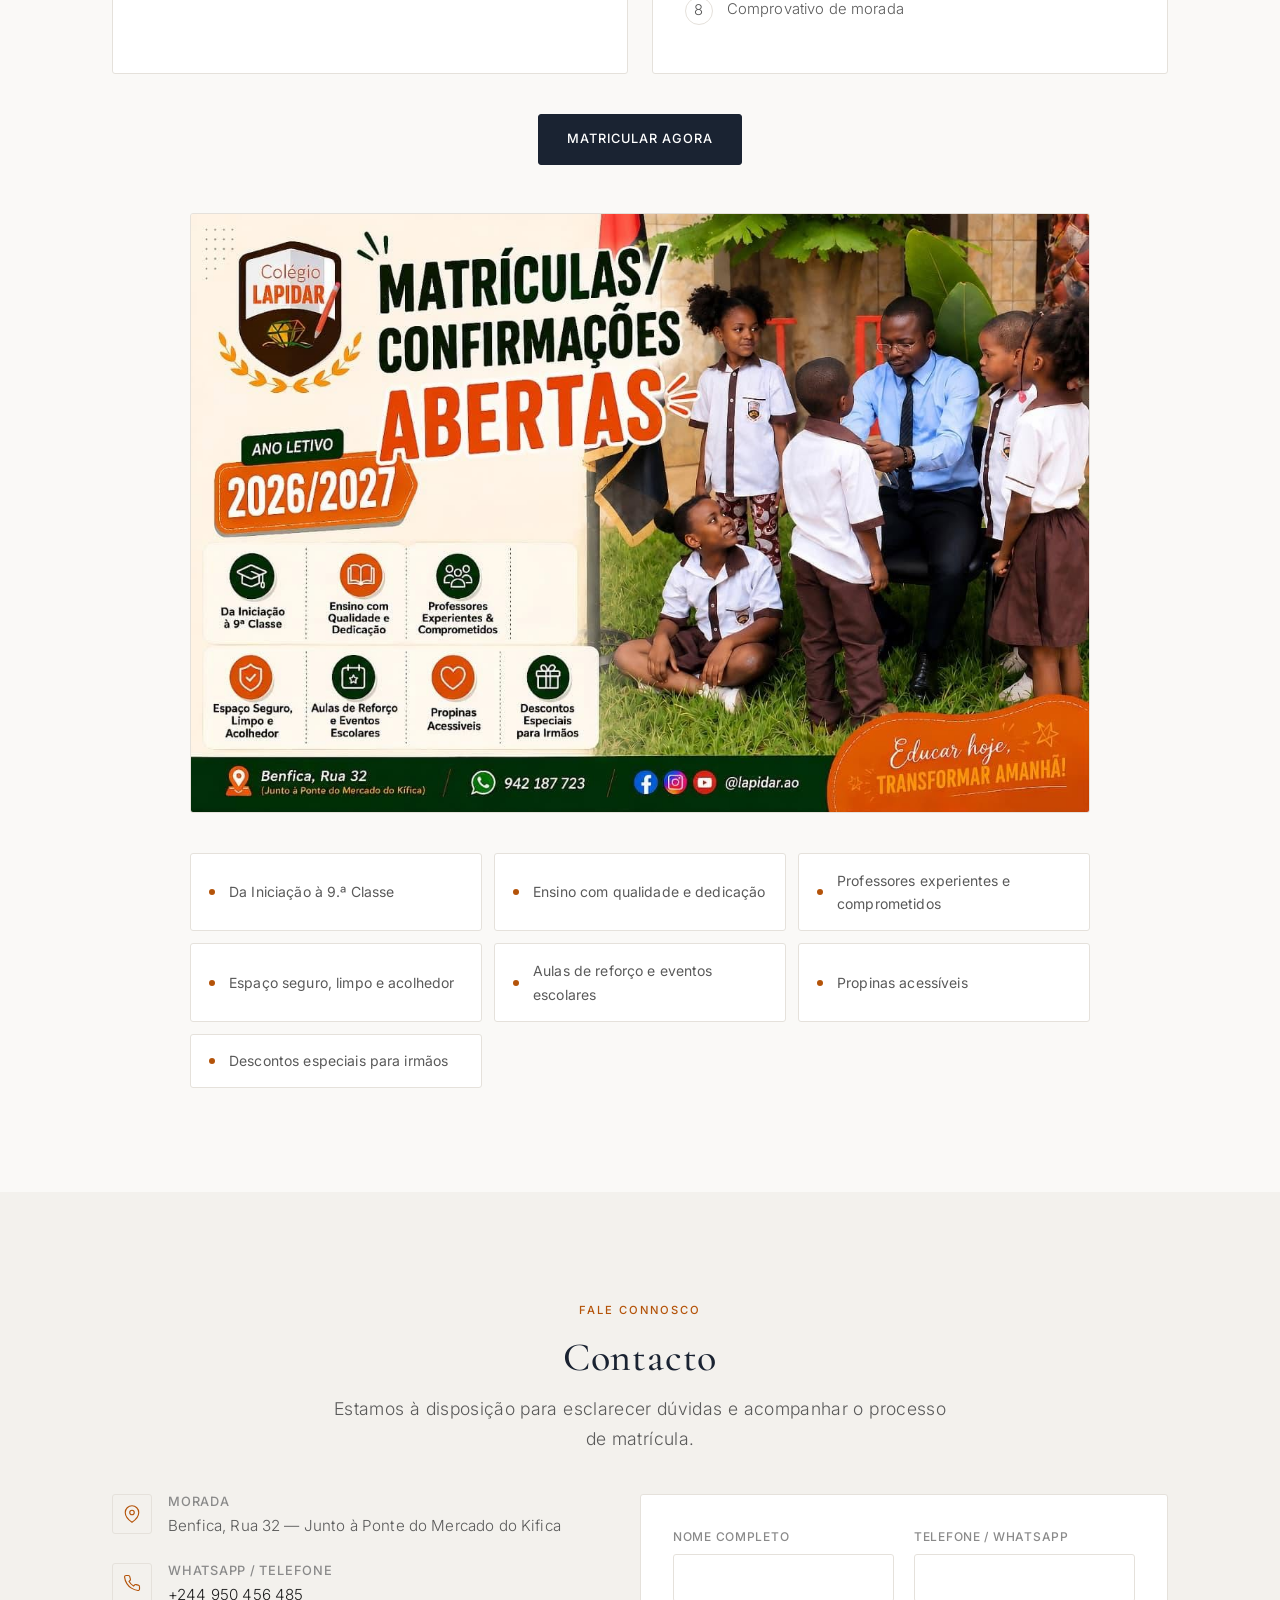
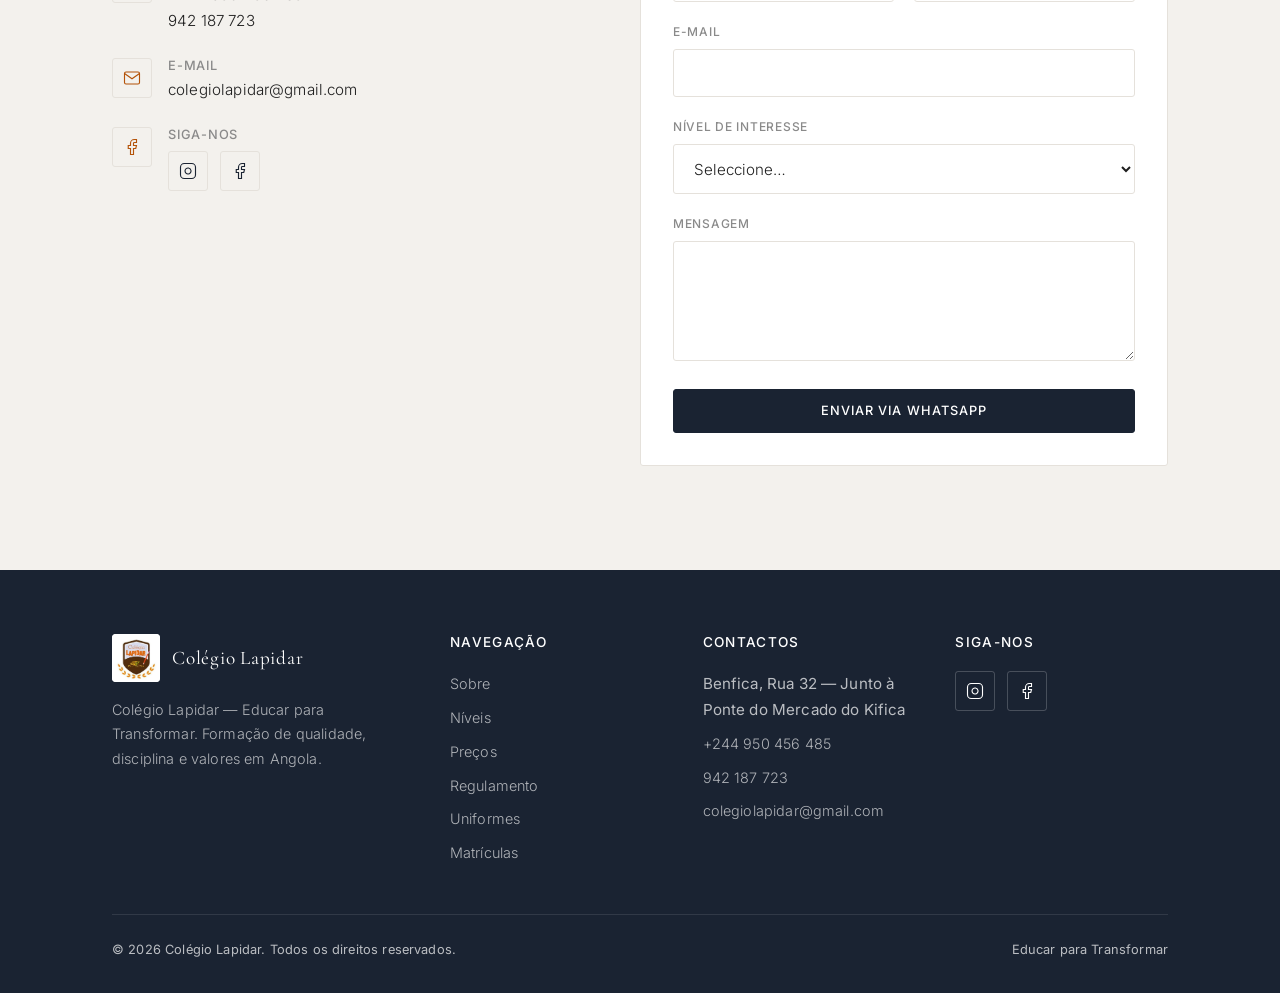
==== commit 937d0651: "up" ====
--- a/colegio-lapidar/index.html
+++ b/colegio-lapidar/index.html
@@ -18,8 +18,28 @@
 </head>
 <body>
 
-  <!-- Overlay for mobile menu -->
+  <!-- Overlay for mobile menu / cart drawer -->
   <div class="overlay" aria-hidden="true"></div>
+
+  <!-- Mini cart drawer (right) -->
+  <aside class="cart-drawer" id="cart-drawer" aria-label="Carrinho" aria-hidden="true">
+    <div class="cart-drawer-header">
+      <h2 class="cart-drawer-title" data-i18n="cart_drawer_title">O seu carrinho</h2>
+      <button type="button" class="cart-drawer-close" id="cart-drawer-close" aria-label="Fechar">&times;</button>
+    </div>
+    <div class="cart-drawer-body">
+      <div id="drawer-cart-items" class="cart-items"></div>
+      <div id="drawer-cart-empty" class="cart-empty" data-i18n="cart_empty">O seu carrinho está vazio. Adicione uniformes na loja.</div>
+    </div>
+    <div class="cart-drawer-footer" id="drawer-cart-footer" hidden>
+      <div class="cart-total-row">
+        <span data-i18n="cart_total">Total</span>
+        <strong id="drawer-cart-total">0 Kz</strong>
+      </div>
+      <a href="checkout.html" class="btn btn-primary btn-block" data-i18n="cart_checkout">Finalizar encomenda</a>
+      <button type="button" class="btn btn-sm cart-clear" id="drawer-cart-clear" data-i18n="cart_clear">Limpar carrinho</button>
+    </div>
+  </aside>
 
   <!-- Announcement bar -->
   <a href="#matriculas" class="announce-bar" role="status">
--- a/colegio-lapidar/css/style.css
+++ b/colegio-lapidar/css/style.css
@@ -196,28 +196,32 @@
 }
 
 .header-inner {
-  display: grid;
-  grid-template-columns: 36px 1fr auto;
-  align-items: center;
+  display: flex;
+  align-items: center;
+  justify-content: space-between;
   height: 100%;
   max-width: var(--max);
   margin: 0 auto;
   padding: 0 1rem;
   position: relative;
-  gap: 0.5rem;
-}
-
-/* Brand — text only, centered */
+}
+
+/* Brand — text only, true center of header */
 .brand {
+  position: absolute;
+  left: 50%;
+  top: 50%;
+  transform: translate(-50%, -50%);
   display: flex;
   flex-direction: column;
   align-items: center;
   justify-content: center;
   text-align: center;
-  line-height: 1.15;
-  grid-column: 2;
-  color: #fff; /* default over hero */
+  line-height: 1.2;
+  color: #fff;
   transition: color 0.3s ease;
+  pointer-events: auto;
+  z-index: 1;
 }
 
 .header.scrolled .brand {
@@ -226,20 +230,22 @@
 
 .brand-name {
   font-family: var(--font-sans);
-  font-size: 0.72rem;
-  font-weight: 500;
+  font-size: clamp(0.8rem, 3.2vw, 0.95rem);
+  font-weight: 600;
+  letter-spacing: 0.14em;
+  text-transform: uppercase;
+  white-space: nowrap;
+}
+
+.brand-tagline {
+  font-family: var(--font-sans);
+  font-size: 0.48rem;
+  font-weight: 400;
   letter-spacing: 0.16em;
   text-transform: uppercase;
-}
-
-.brand-tagline {
-  font-family: var(--font-sans);
-  font-size: 0.58rem;
-  font-weight: 400;
-  letter-spacing: 0.28em;
-  text-transform: uppercase;
   opacity: 0.75;
-  margin-top: 0.15rem;
+  margin-top: 0.18rem;
+  white-space: nowrap;
 }
 
 /* Desktop nav — hidden on mobile, appears below brand on large screens */
@@ -304,8 +310,10 @@
   display: flex;
   align-items: center;
   justify-content: flex-end;
-  gap: 0.75rem;
-  grid-column: 3;
+  gap: 0.65rem;
+  margin-left: auto;
+  position: relative;
+  z-index: 2;
 }
 
 /* Lang toggle */
@@ -358,7 +366,8 @@
   background: none;
   border: none;
   padding: 0;
-  grid-column: 1;
+  position: relative;
+  flex-shrink: 0;
 }
 
 .hamburger span {
@@ -477,15 +486,16 @@
 /* Desktop layout (≥900px): brand stacked above centered nav */
 @media (min-width: 900px) {
   :root {
-    --header-h: 110px;
+    --header-h: 118px;
   }
 
   .header-inner {
-    grid-template-columns: 1fr;
-    grid-template-rows: auto auto;
-    justify-items: center;
-    gap: 0.65rem;
-    padding: 0.85rem 1.5rem 0.75rem;
+    display: flex;
+    flex-direction: column;
+    align-items: center;
+    justify-content: center;
+    gap: 0.7rem;
+    padding: 0.9rem 1.5rem 0.8rem;
   }
 
   .hamburger {
@@ -493,24 +503,26 @@
   }
 
   .brand {
-    grid-column: 1;
-    grid-row: 1;
+    position: static;
+    left: auto;
+    top: auto;
+    transform: none;
   }
 
   .brand-name {
-    font-size: 0.78rem;
-    letter-spacing: 0.18em;
+    font-size: 1.2rem;
+    font-weight: 600;
+    letter-spacing: 0.2em;
   }
 
   .brand-tagline {
-    font-size: 0.6rem;
-    letter-spacing: 0.3em;
+    font-size: 0.5rem;
+    letter-spacing: 0.22em;
+    margin-top: 0.2rem;
   }
 
   .nav-desktop {
     display: block;
-    grid-column: 1;
-    grid-row: 2;
   }
 
   .header-actions {
@@ -518,7 +530,7 @@
     right: 1.5rem;
     top: 50%;
     transform: translateY(-50%);
-    grid-column: unset;
+    margin-left: 0;
   }
 }
 
@@ -1452,6 +1464,106 @@
   transform: translateX(-50%) translateY(0);
 }
 
+/* ---------- Cart drawer (right panel) ---------- */
+.cart-drawer {
+  position: fixed;
+  top: 0;
+  right: 0;
+  width: min(100%, 380px);
+  height: 100vh;
+  height: 100dvh;
+  background: var(--surface);
+  z-index: 1004;
+  display: flex;
+  flex-direction: column;
+  transform: translateX(100%);
+  transition: transform 0.4s cubic-bezier(0.4, 0, 0.2, 1);
+  box-shadow: -4px 0 24px rgba(0, 0, 0, 0.1);
+}
+
+.cart-drawer.open {
+  transform: translateX(0);
+}
+
+.cart-drawer-header {
+  display: flex;
+  align-items: center;
+  justify-content: space-between;
+  padding: 1.25rem 1.35rem;
+  border-bottom: var(--border-thin);
+  flex-shrink: 0;
+}
+
+.cart-drawer-title {
+  font-family: var(--font-sans);
+  font-size: 0.85rem;
+  font-weight: 500;
+  letter-spacing: 0.1em;
+  text-transform: uppercase;
+  color: var(--navy);
+  margin: 0;
+}
+
+.cart-drawer-close {
+  font-size: 1.6rem;
+  line-height: 1;
+  color: var(--text-muted);
+  cursor: pointer;
+  padding: 0.15rem 0.35rem;
+  transition: color 0.2s;
+}
+
+.cart-drawer-close:hover {
+  color: var(--navy);
+}
+
+.cart-drawer-body {
+  flex: 1;
+  overflow-y: auto;
+  padding: 0 1.35rem;
+}
+
+.cart-drawer-body .cart-item {
+  grid-template-columns: 56px 1fr auto;
+  gap: 0.75rem;
+  padding: 1rem 0;
+}
+
+.cart-drawer-body .cart-item-img {
+  width: 56px;
+  height: 56px;
+}
+
+.cart-drawer-body .cart-empty {
+  padding: 2.5rem 0;
+  text-align: center;
+  font-size: 0.9rem;
+  color: var(--text-muted);
+}
+
+.cart-drawer-footer {
+  flex-shrink: 0;
+  padding: 1.25rem 1.35rem 1.5rem;
+  border-top: var(--border-thin);
+  background: var(--surface);
+}
+
+.cart-drawer-footer .cart-total-row {
+  margin-bottom: 1rem;
+}
+
+.cart-drawer-footer .btn-primary {
+  margin-bottom: 0.65rem;
+}
+
+.cart-drawer-footer .cart-clear {
+  width: 100%;
+}
+
+body.cart-open .overlay {
+  z-index: 1003;
+}
+
 /* ---------- Dedicated checkout page ---------- */
 .page-checkout .header {
   background: rgba(255, 255, 255, 0.97);
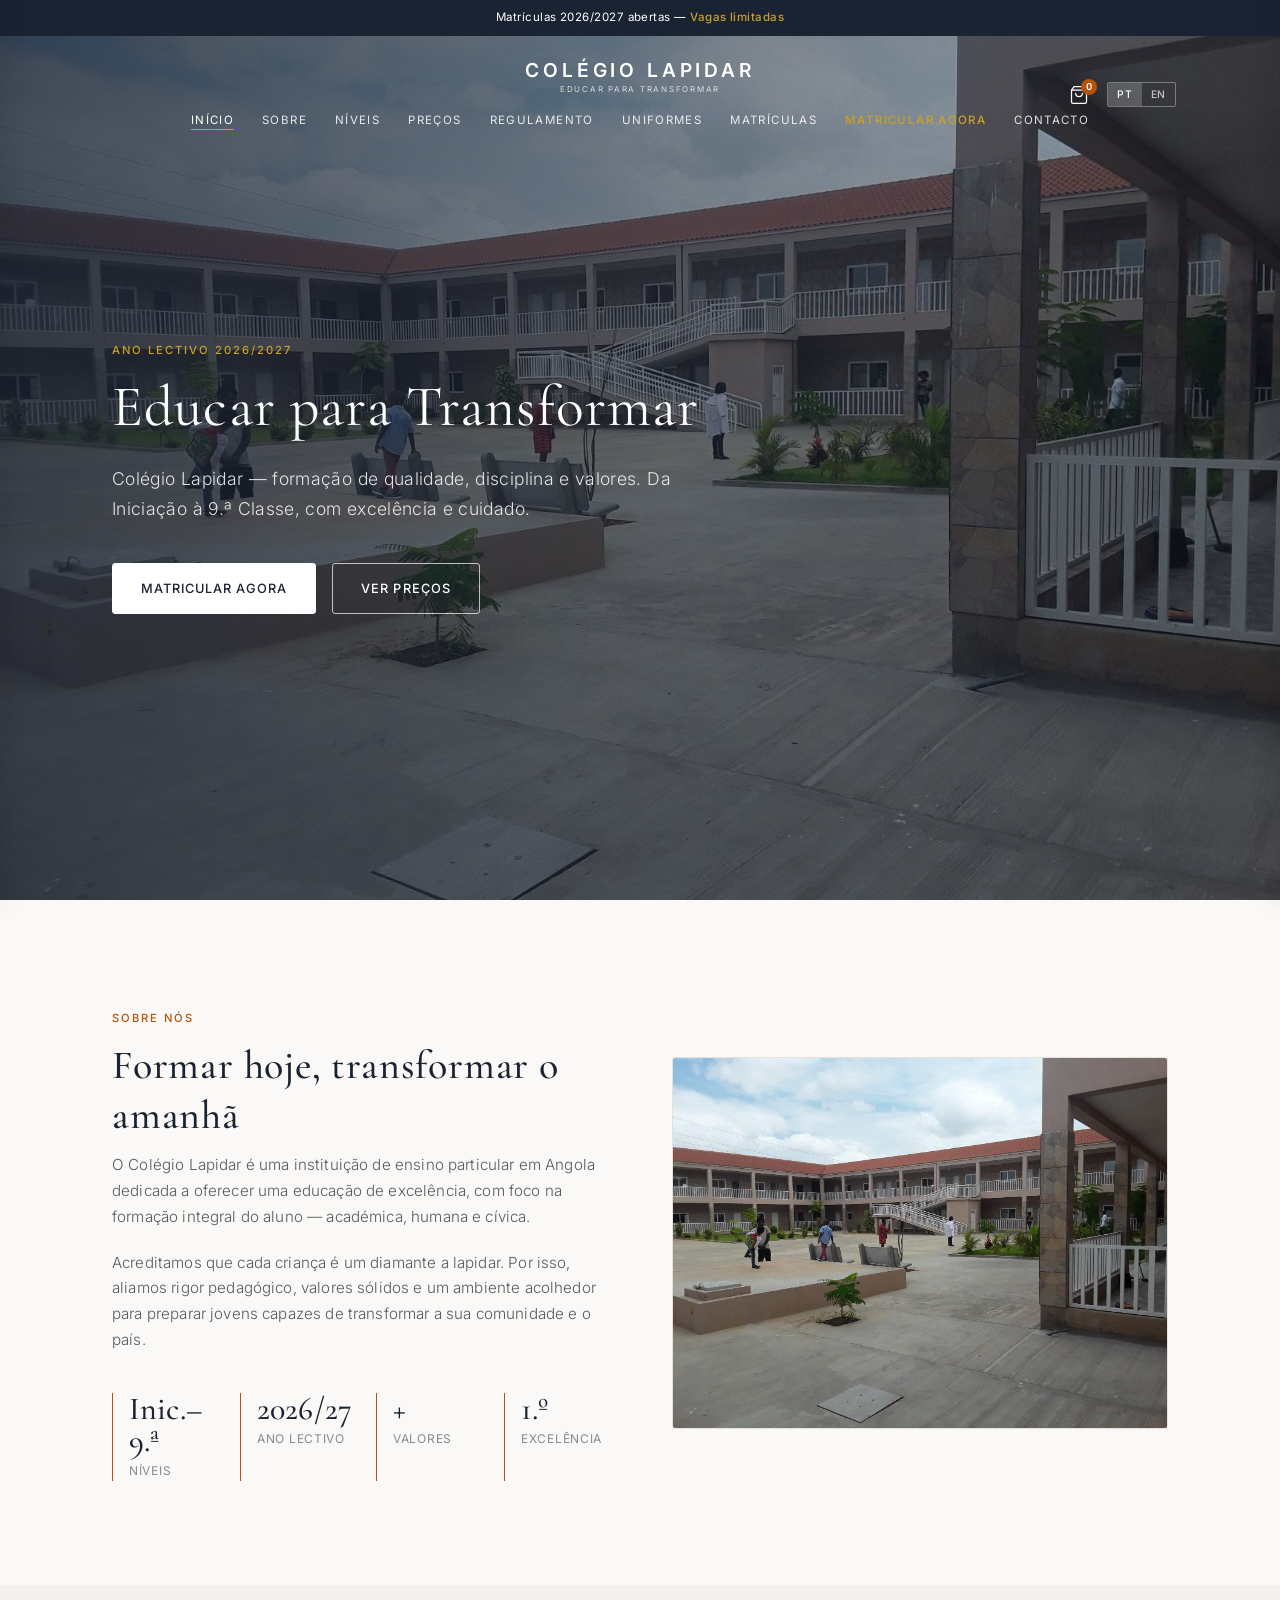
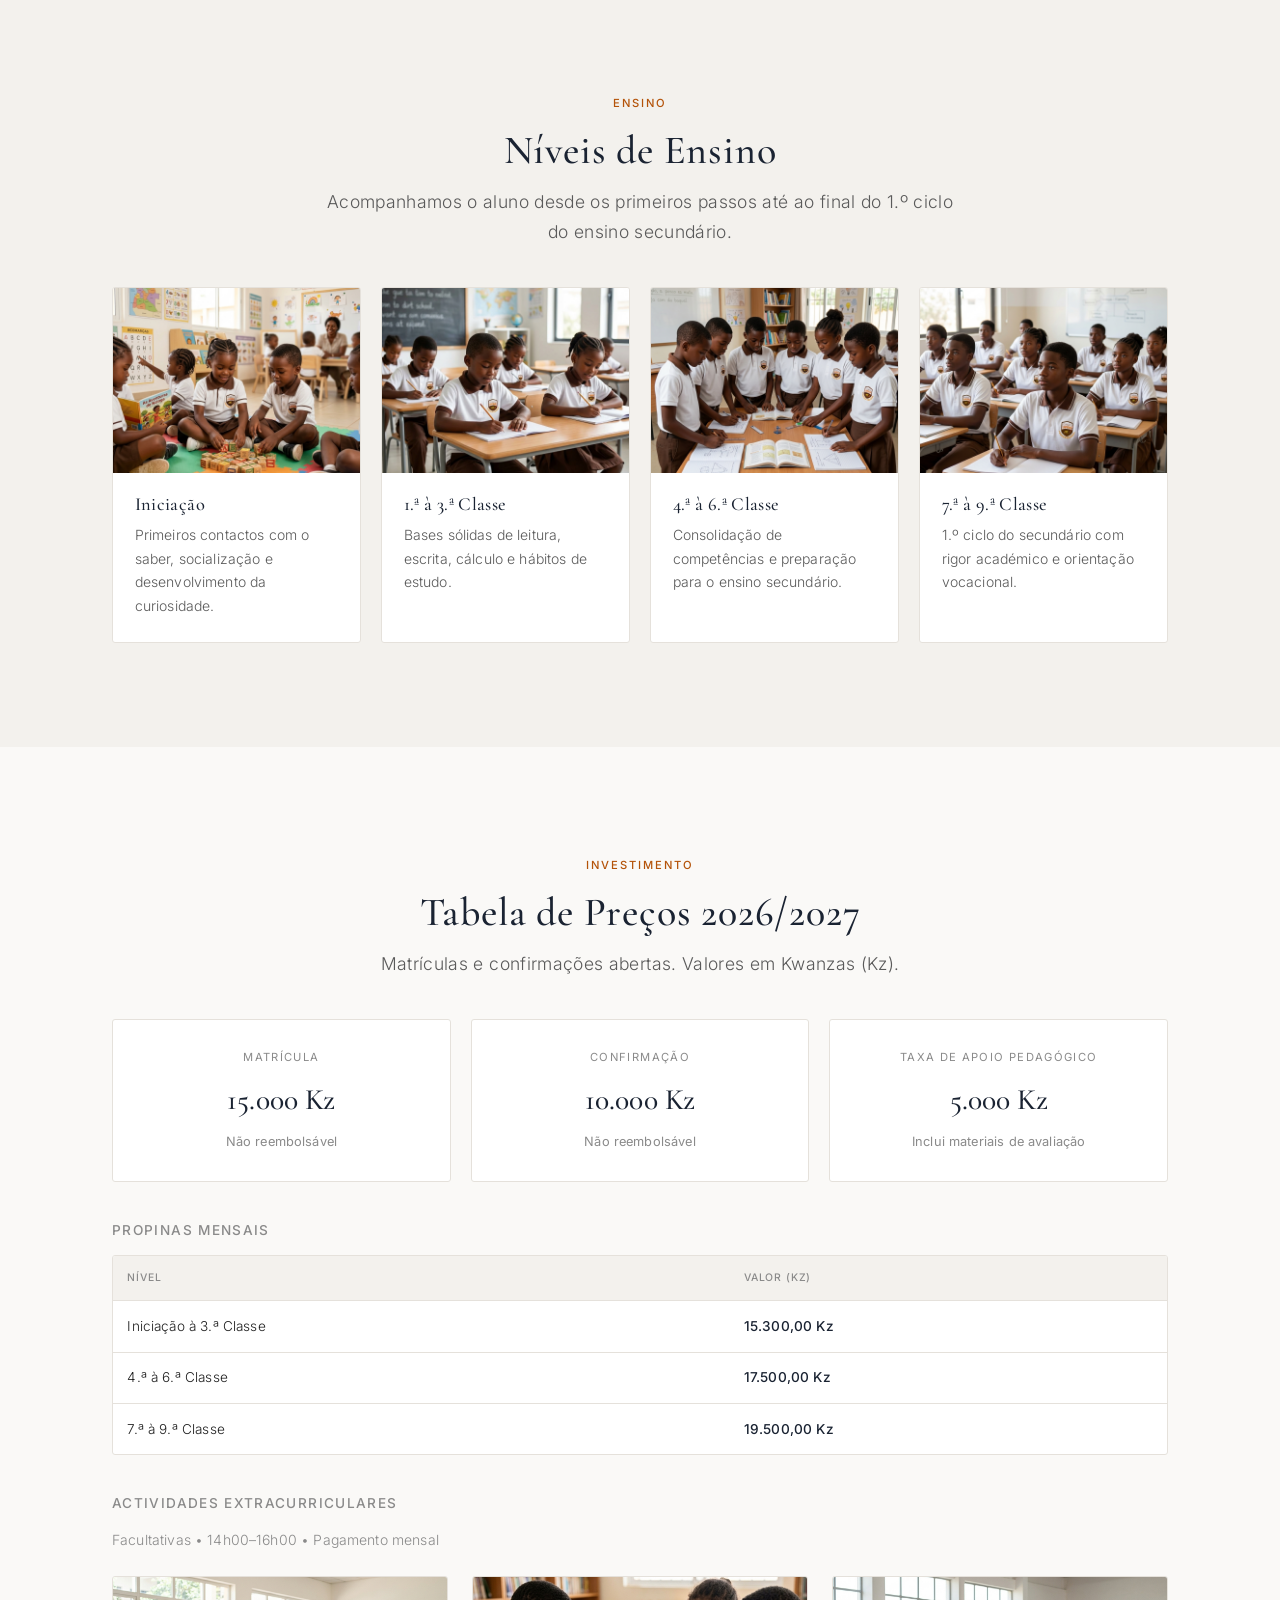
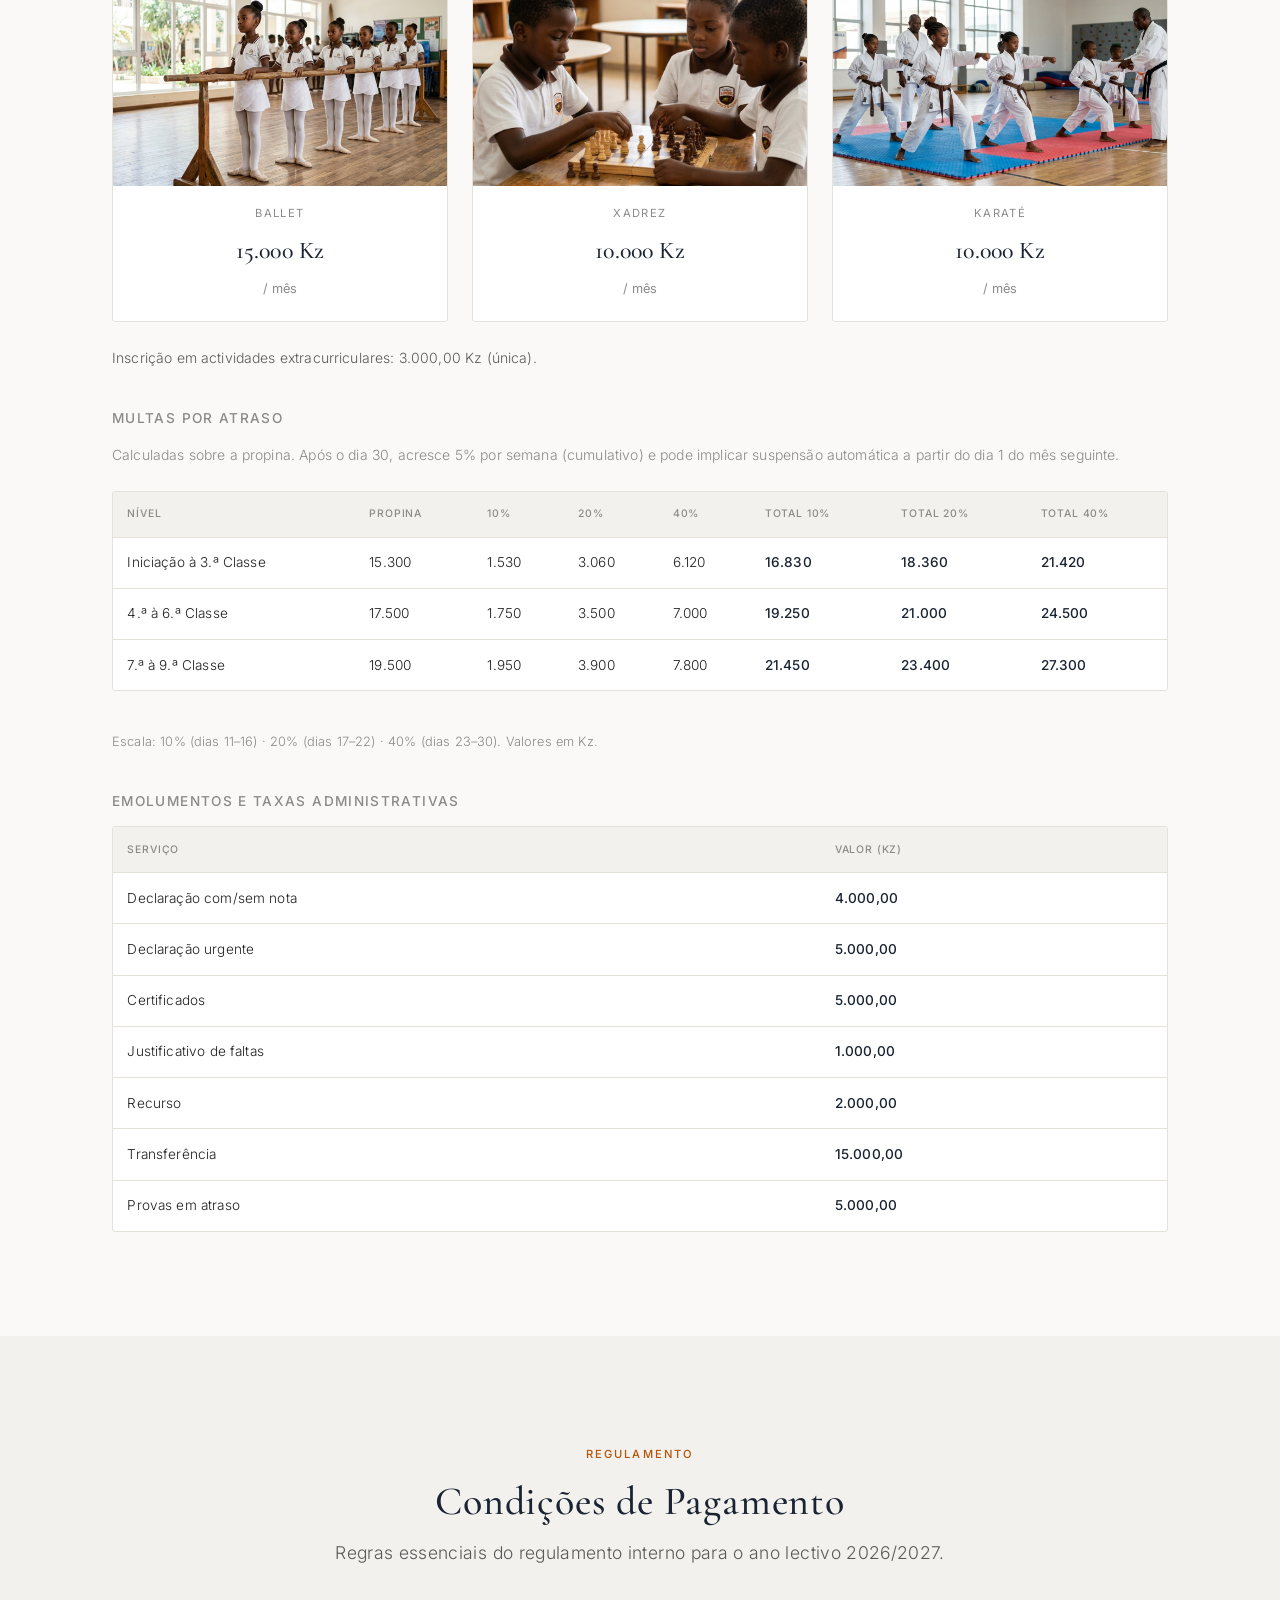
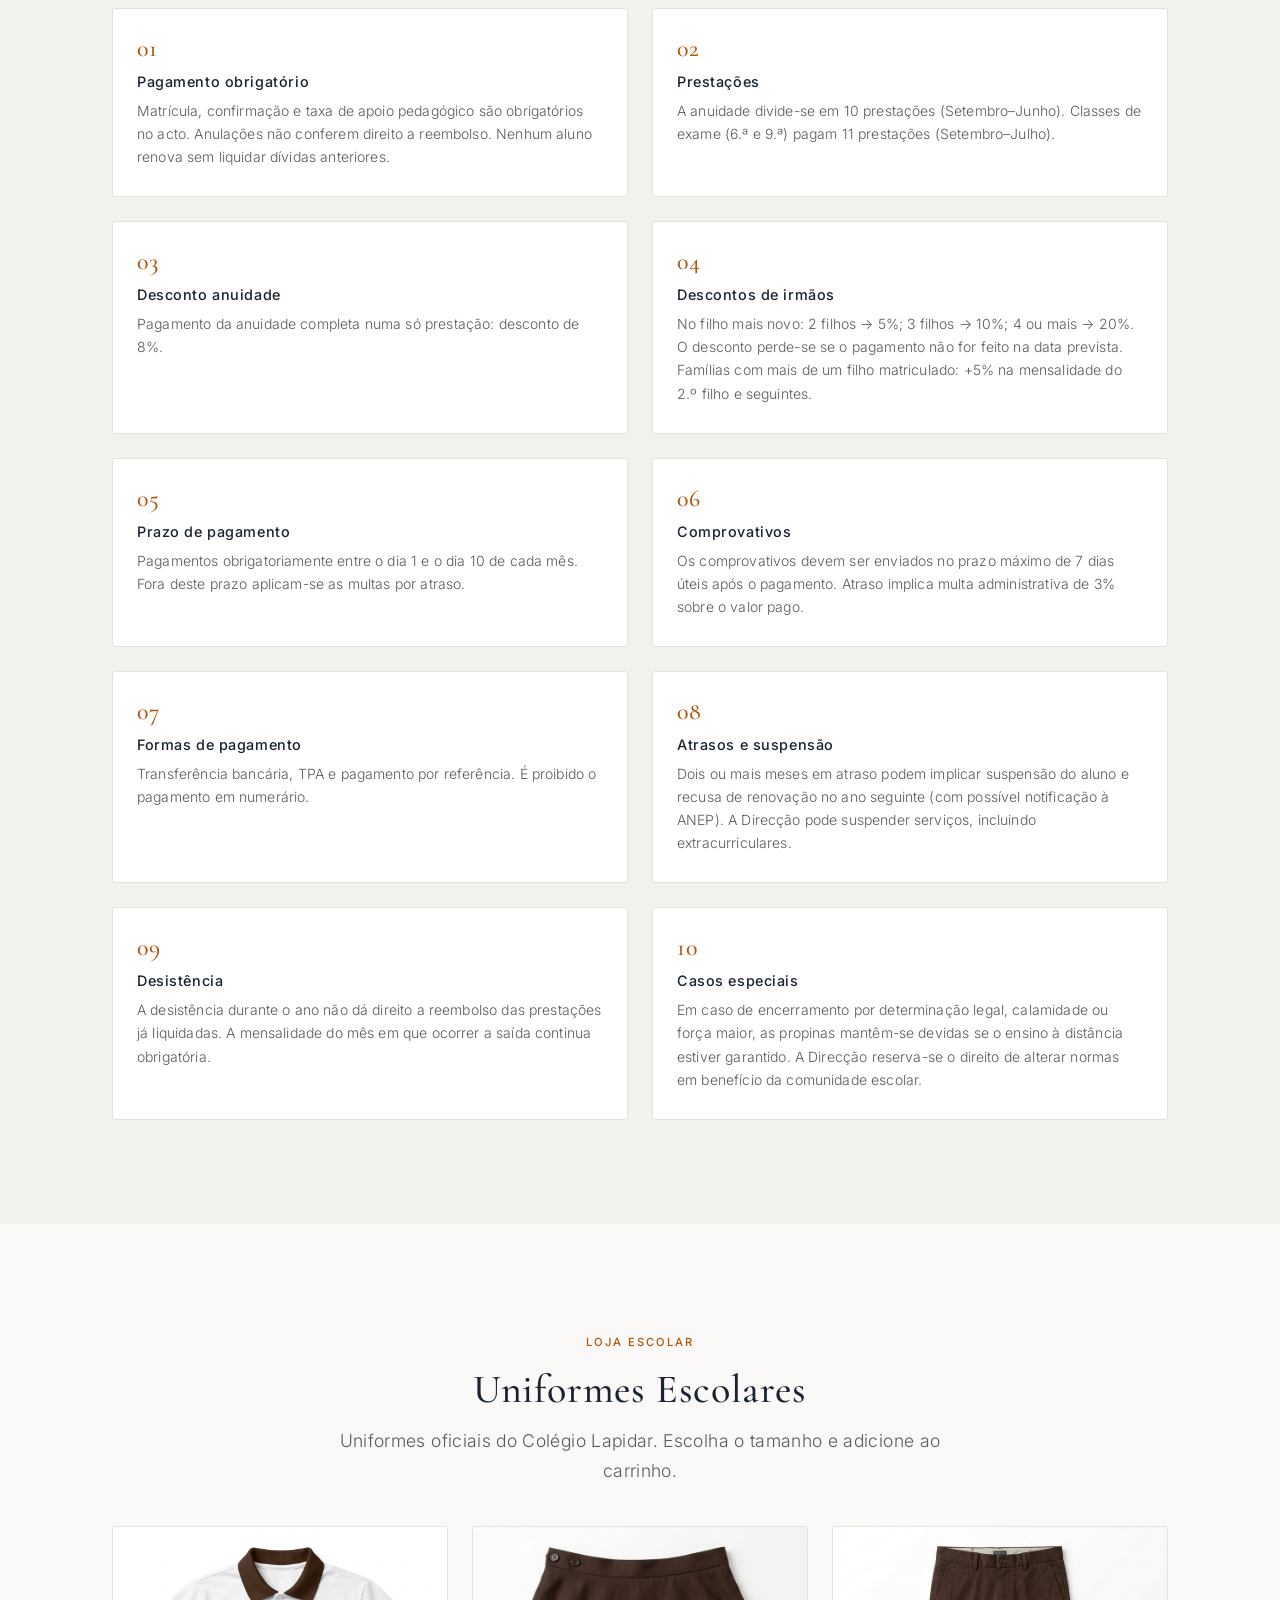
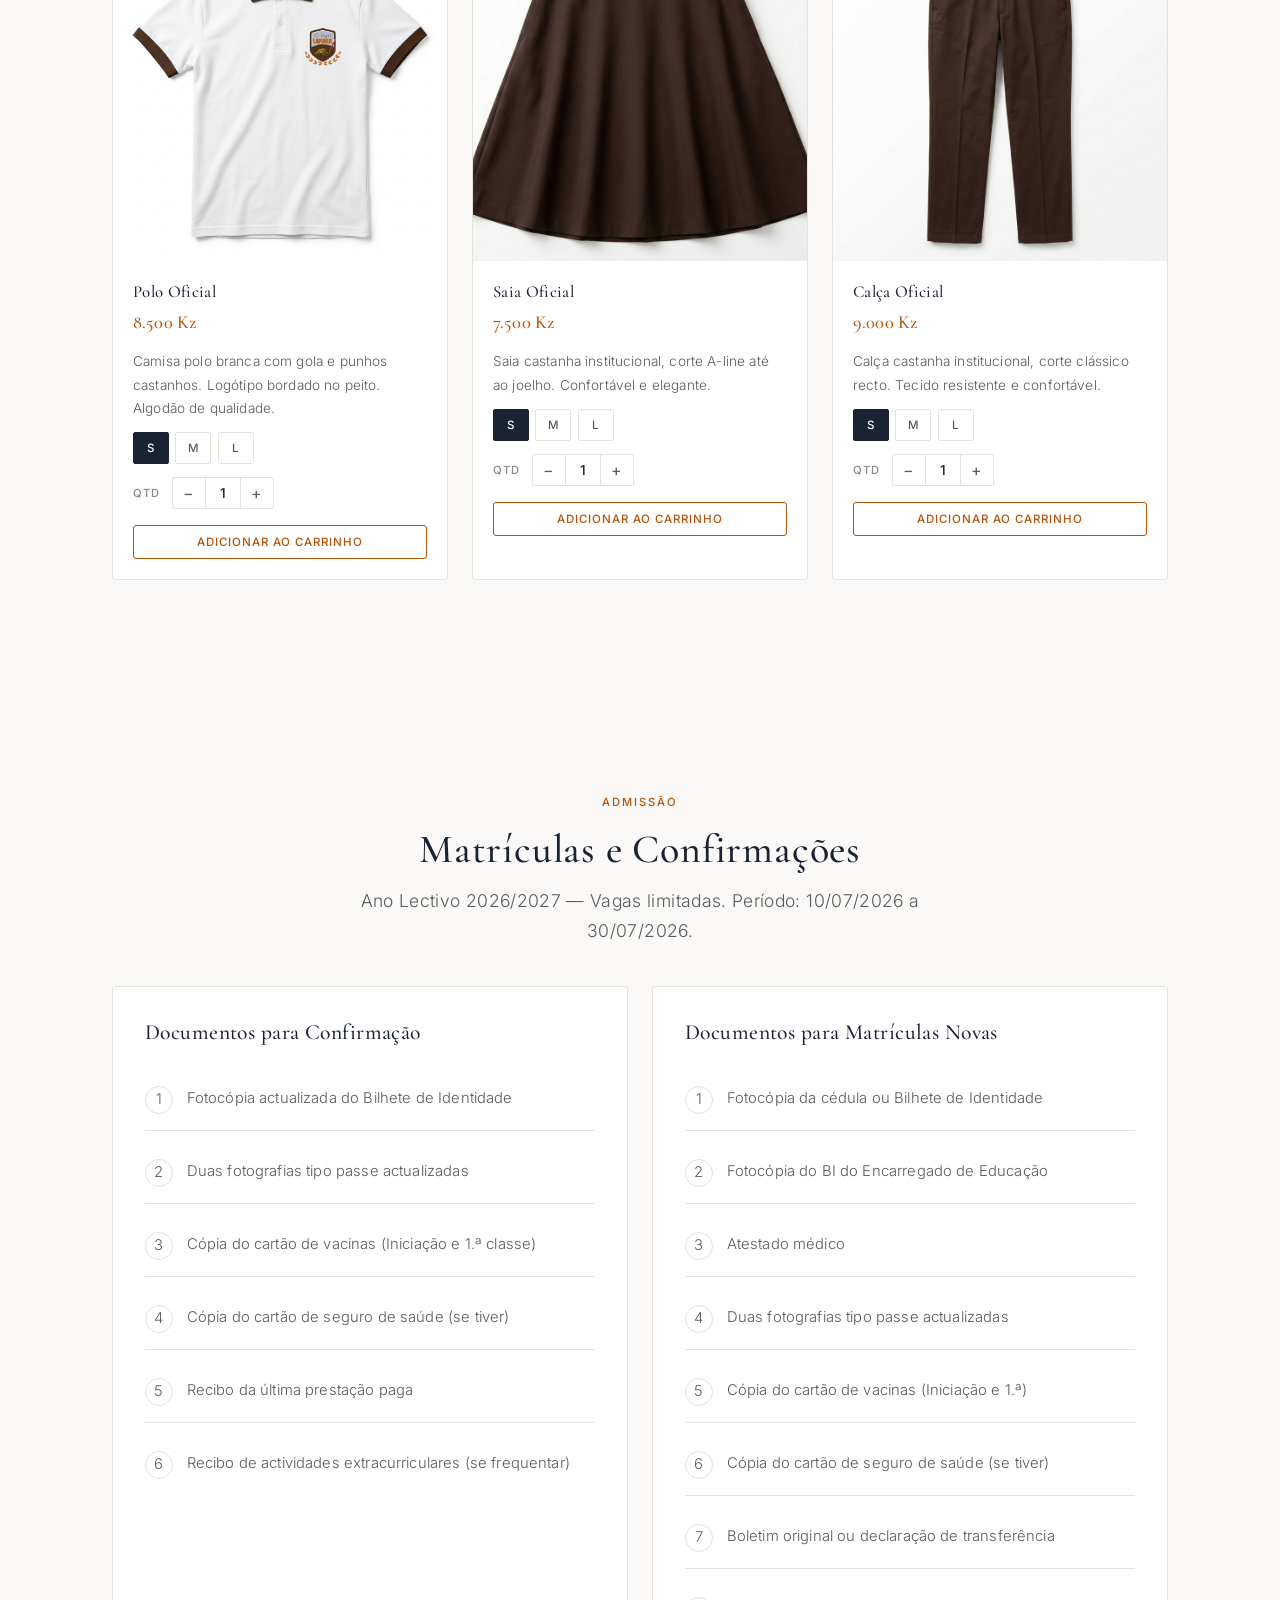
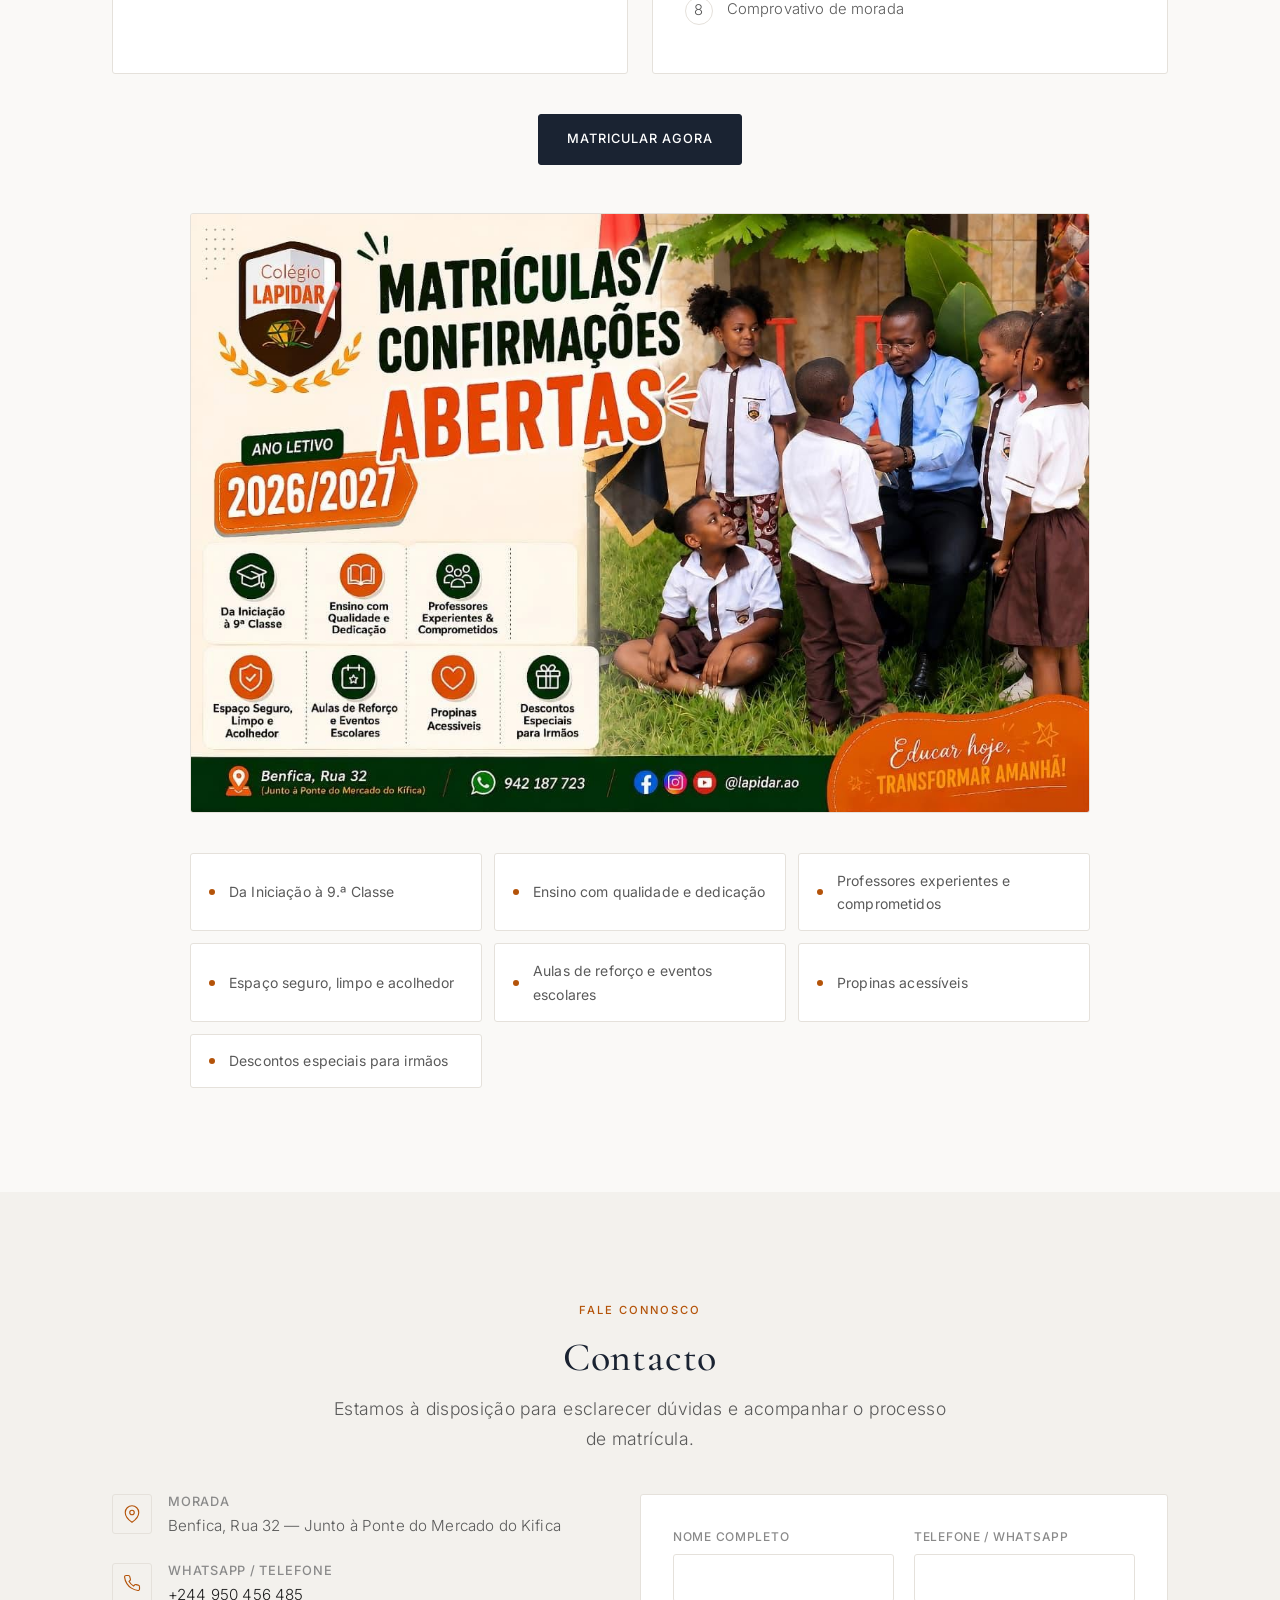
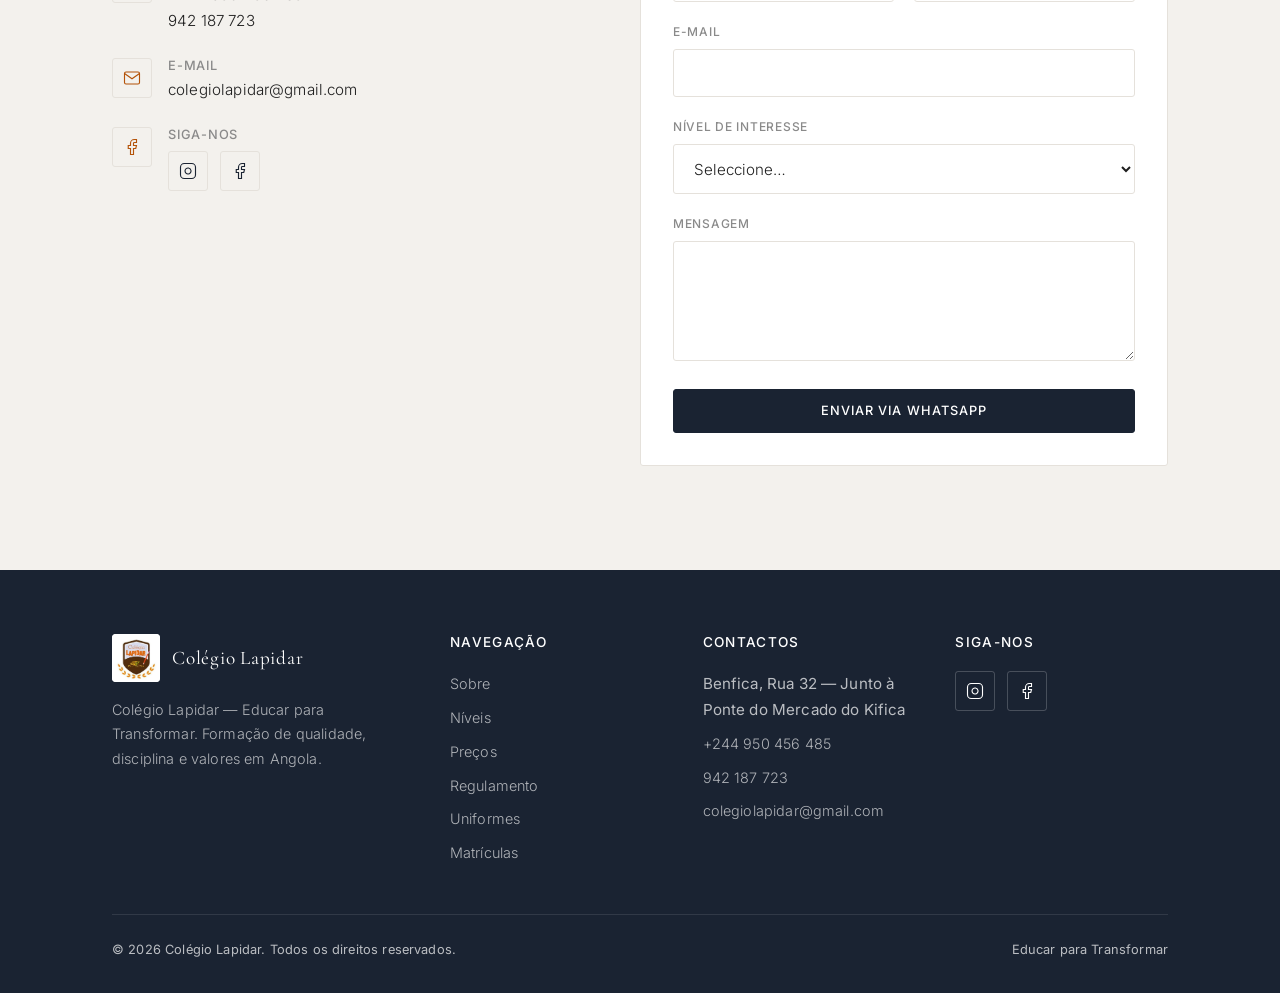
==== commit 41d16858: "up" ====
--- a/colegio-lapidar/index.html
+++ b/colegio-lapidar/index.html
@@ -74,6 +74,7 @@
           <li><a href="#regulamento" data-i18n="nav_rules">Regulamento</a></li>
           <li><a href="#uniformes" data-i18n="nav_products">Uniformes</a></li>
           <li><a href="#matriculas" data-i18n="nav_enroll">Matrículas</a></li>
+          <li><a href="inscricao.html" class="nav-cta" data-i18n="nav_apply">Matricular agora</a></li>
           <li><a href="#contacto" data-i18n="nav_contact">Contacto</a></li>
         </ul>
       </nav>
@@ -111,6 +112,7 @@
       <li><a href="#uniformes" data-i18n="nav_products">Uniformes</a></li>
       <li><a href="checkout.html" data-i18n="nav_checkout">Carrinho</a></li>
       <li><a href="#matriculas" data-i18n="nav_enroll">Matrículas</a></li>
+      <li><a href="inscricao.html" class="nav-cta" data-i18n="nav_apply">Matricular agora</a></li>
       <li><a href="#contacto" data-i18n="nav_contact">Contacto</a></li>
     </ul>
   </nav>
@@ -128,7 +130,7 @@
           <h1 data-i18n="hero_title">Educar para Transformar</h1>
           <p class="lead" data-i18n="hero_lead">Colégio Lapidar — formação de qualidade, disciplina e valores. Da Iniciação à 9.ª Classe, com excelência e cuidado.</p>
           <div class="hero-ctas">
-            <a href="#matriculas" class="btn btn-primary" data-i18n="hero_cta1">Matricular Agora</a>
+            <a href="inscricao.html" class="btn btn-primary" data-i18n="hero_cta1">Matricular Agora</a>
             <a href="#precos" class="btn" data-i18n="hero_cta2">Ver Preços</a>
           </div>
         </div>
@@ -593,7 +595,7 @@
           </div>
         </div>
         <div class="text-center mt-2" style="margin-top: 2.5rem;">
-          <a href="#contacto" class="btn btn-primary" data-i18n="hero_cta1">Matricular Agora</a>
+          <a href="inscricao.html" class="btn btn-primary" data-i18n="hero_cta1">Matricular Agora</a>
         </div>
 
         <!-- Banner oficial de matrículas -->
--- a/colegio-lapidar/css/style.css
+++ b/colegio-lapidar/css/style.css
@@ -305,6 +305,24 @@
   width: 100%;
 }
 
+.nav-desktop a.nav-cta {
+  color: var(--accent-soft);
+  font-weight: 500;
+}
+
+.header.scrolled .nav-desktop a.nav-cta {
+  color: var(--accent);
+}
+
+.nav-desktop a.nav-cta::after {
+  display: none;
+}
+
+.nav-mobile a.nav-cta {
+  color: var(--accent);
+  font-weight: 500;
+}
+
 /* Header actions (right) */
 .header-actions {
   display: flex;
@@ -1899,6 +1917,567 @@
   .container { padding: 0 2rem; }
 }
 
+/* ---------- Enrollment page ---------- */
+.page-enroll .header {
+  background: rgba(255, 255, 255, 0.97);
+  backdrop-filter: blur(12px);
+  border-bottom-color: var(--border);
+  box-shadow: 0 1px 8px rgba(0, 0, 0, 0.04);
+}
+
+.page-enroll .brand,
+.page-enroll .cart-btn,
+.page-enroll .hamburger span {
+  color: var(--navy);
+}
+
+.page-enroll .nav-desktop a {
+  color: var(--text-soft);
+}
+
+.page-enroll .nav-desktop a:hover,
+.page-enroll .nav-desktop a.active {
+  color: var(--navy);
+}
+
+.enroll-main {
+  padding-top: calc(var(--announce-h) + var(--header-h) + 1.25rem);
+  padding-bottom: 3rem;
+  min-height: 70vh;
+  background: linear-gradient(180deg, var(--bg-alt) 0%, var(--bg) 40%);
+}
+
+.enroll-layout {
+  display: grid;
+  gap: 1.5rem;
+}
+
+@media (min-width: 900px) {
+  .enroll-layout {
+    grid-template-columns: 240px 1fr;
+    align-items: start;
+    gap: 2rem;
+  }
+}
+
+.enroll-sidebar {
+  background: var(--navy);
+  color: #fff;
+  border-radius: var(--radius);
+  padding: 1.5rem 1.25rem;
+}
+
+.enroll-side-brand {
+  display: flex;
+  align-items: center;
+  gap: 0.75rem;
+  margin-bottom: 1.5rem;
+  padding-bottom: 1.25rem;
+  border-bottom: 1px solid rgba(255,255,255,0.12);
+}
+
+.enroll-side-brand img {
+  flex-shrink: 0;
+}
+
+.enroll-side-brand strong {
+  display: block;
+  font-size: 0.85rem;
+  font-weight: 500;
+  letter-spacing: 0.04em;
+}
+
+.enroll-side-brand span {
+  font-size: 0.7rem;
+  opacity: 0.7;
+  letter-spacing: 0.06em;
+  text-transform: uppercase;
+}
+
+.enroll-side-nav {
+  display: flex;
+  flex-direction: column;
+  gap: 0.35rem;
+  margin-bottom: 1.5rem;
+}
+
+.enroll-side-nav a {
+  padding: 0.55rem 0.75rem;
+  border-radius: var(--radius-sm);
+  font-size: 0.8rem;
+  color: rgba(255,255,255,0.75);
+  transition: background 0.2s, color 0.2s;
+}
+
+.enroll-side-nav a:hover,
+.enroll-side-nav a.active {
+  background: rgba(255,255,255,0.1);
+  color: #fff;
+}
+
+.enroll-side-meta {
+  font-size: 0.75rem;
+  line-height: 1.6;
+  opacity: 0.75;
+}
+
+.enroll-side-meta a {
+  color: var(--accent-soft);
+}
+
+.enroll-panel {
+  background: var(--surface);
+  border: var(--border-thin);
+  border-radius: var(--radius);
+  padding: 1.5rem 1.25rem 2rem;
+  box-shadow: var(--shadow-soft);
+}
+
+@media (min-width: 640px) {
+  .enroll-panel {
+    padding: 2rem 2rem 2.5rem;
+  }
+}
+
+/* Stepper */
+.enroll-steps {
+  display: flex;
+  align-items: center;
+  justify-content: center;
+  gap: 0;
+  margin-bottom: 2rem;
+  padding-bottom: 1.25rem;
+  border-bottom: var(--border-thin);
+  list-style: none;
+  flex-wrap: wrap;
+}
+
+.enroll-step {
+  display: flex;
+  align-items: center;
+  gap: 0.45rem;
+  color: var(--text-muted);
+  font-size: 0.75rem;
+  letter-spacing: 0.03em;
+  position: relative;
+  padding: 0 0.75rem;
+}
+
+.enroll-step:not(:last-child)::after {
+  content: '';
+  position: absolute;
+  right: -0.5rem;
+  top: 50%;
+  width: 1rem;
+  height: 1px;
+  background: var(--border);
+}
+
+.enroll-step-num {
+  width: 26px;
+  height: 26px;
+  border-radius: 50%;
+  border: 1.5px solid var(--border);
+  display: flex;
+  align-items: center;
+  justify-content: center;
+  font-size: 0.72rem;
+  font-weight: 500;
+  flex-shrink: 0;
+}
+
+.enroll-step.active {
+  color: var(--navy);
+}
+
+.enroll-step.active .enroll-step-num {
+  background: var(--accent);
+  border-color: var(--accent);
+  color: #fff;
+}
+
+.enroll-step.done .enroll-step-num {
+  background: var(--navy);
+  border-color: var(--navy);
+  color: #fff;
+}
+
+.enroll-step-label {
+  display: none;
+}
+
+@media (min-width: 480px) {
+  .enroll-step-label { display: inline; }
+}
+
+/* Panes */
+.enroll-pane {
+  display: none;
+}
+
+.enroll-pane.active {
+  display: block;
+}
+
+.enroll-pane-head {
+  margin-bottom: 1.5rem;
+}
+
+.enroll-pane-head h1 {
+  font-size: clamp(1.35rem, 3vw, 1.65rem);
+  margin-bottom: 0.35rem;
+  color: var(--navy);
+}
+
+.enroll-pane-head p {
+  font-size: 0.85rem;
+  color: var(--text-muted);
+  font-weight: 300;
+}
+
+.enroll-sub {
+  font-family: var(--font-sans);
+  font-size: 0.8rem;
+  font-weight: 500;
+  letter-spacing: 0.08em;
+  text-transform: uppercase;
+  color: var(--navy);
+  margin: 1.5rem 0 0.85rem;
+  padding-top: 0.5rem;
+  border-top: var(--border-thin);
+}
+
+.enroll-sub:first-of-type {
+  border-top: none;
+  padding-top: 0;
+}
+
+.enroll-sub small {
+  font-weight: 400;
+  text-transform: none;
+  letter-spacing: 0;
+  color: var(--text-muted);
+}
+
+/* Type cards */
+.enroll-type {
+  display: grid;
+  gap: 0.75rem;
+  margin-bottom: 0.5rem;
+}
+
+@media (min-width: 560px) {
+  .enroll-type { grid-template-columns: 1fr 1fr; }
+}
+
+.enroll-type-card {
+  display: flex;
+  align-items: flex-start;
+  gap: 0.75rem;
+  padding: 1rem 1.1rem;
+  border: var(--border-thin);
+  border-radius: var(--radius);
+  cursor: pointer;
+  transition: border-color 0.2s, background 0.2s;
+}
+
+.enroll-type-card:has(input:checked) {
+  border-color: var(--navy);
+  background: rgba(26, 35, 50, 0.03);
+}
+
+.enroll-type-card input {
+  margin-top: 0.2rem;
+  accent-color: var(--navy);
+}
+
+.enroll-type-card strong {
+  display: block;
+  font-size: 0.9rem;
+  font-weight: 500;
+  color: var(--navy);
+  margin-bottom: 0.15rem;
+}
+
+.enroll-type-card small {
+  font-size: 0.78rem;
+  color: var(--text-muted);
+  font-weight: 300;
+}
+
+/* Form grid */
+.enroll-grid {
+  display: grid;
+  gap: 1rem;
+}
+
+@media (min-width: 640px) {
+  .enroll-grid {
+    grid-template-columns: 1fr 1fr;
+  }
+  .enroll-grid .span-2 {
+    grid-column: span 2;
+  }
+}
+
+.enroll-panel .form-group label {
+  display: block;
+  font-size: 0.72rem;
+  font-weight: 500;
+  letter-spacing: 0.04em;
+  color: var(--text-soft);
+  margin-bottom: 0.35rem;
+}
+
+.enroll-panel .form-group input,
+.enroll-panel .form-group select,
+.enroll-panel .form-group textarea {
+  width: 100%;
+  padding: 0.65rem 0.85rem;
+  border: var(--border-thin);
+  border-radius: var(--radius-sm);
+  background: var(--bg);
+  color: var(--text);
+  font-size: 0.9rem;
+  transition: border-color 0.2s;
+}
+
+.enroll-panel .form-group input:focus,
+.enroll-panel .form-group select:focus,
+.enroll-panel .form-group textarea:focus {
+  border-color: var(--navy);
+  outline: none;
+}
+
+.enroll-panel .form-group input.invalid,
+.enroll-panel .form-group select.invalid {
+  border-color: #b91c1c;
+}
+
+/* Extras */
+.enroll-extras {
+  display: grid;
+  gap: 0.5rem;
+}
+
+@media (min-width: 560px) {
+  .enroll-extras { grid-template-columns: repeat(3, 1fr); }
+}
+
+.enroll-check {
+  display: flex;
+  align-items: flex-start;
+  gap: 0.6rem;
+  padding: 0.75rem 0.9rem;
+  border: var(--border-thin);
+  border-radius: var(--radius-sm);
+  cursor: pointer;
+  font-size: 0.85rem;
+  transition: border-color 0.2s;
+}
+
+.enroll-check:has(input:checked) {
+  border-color: var(--navy);
+  background: rgba(26, 35, 50, 0.03);
+}
+
+.enroll-check input {
+  margin-top: 0.15rem;
+  accent-color: var(--navy);
+}
+
+.enroll-check em {
+  display: block;
+  font-style: normal;
+  font-size: 0.72rem;
+  color: var(--text-muted);
+  margin-top: 0.15rem;
+}
+
+.enroll-docs-note {
+  margin-top: 1.5rem;
+  padding: 1rem 1.15rem;
+  background: var(--bg-alt);
+  border-radius: var(--radius);
+  font-size: 0.82rem;
+}
+
+.enroll-docs-note strong {
+  display: block;
+  font-size: 0.75rem;
+  letter-spacing: 0.06em;
+  text-transform: uppercase;
+  color: var(--navy);
+  margin-bottom: 0.65rem;
+}
+
+.enroll-docs-note ul {
+  padding-left: 1.1rem;
+  color: var(--text-soft);
+  line-height: 1.7;
+}
+
+.enroll-docs-note li {
+  list-style: disc;
+}
+
+/* Summary */
+.enroll-summary {
+  display: grid;
+  gap: 0.65rem;
+  margin-bottom: 1.5rem;
+}
+
+@media (min-width: 560px) {
+  .enroll-summary {
+    grid-template-columns: 1fr 1fr;
+  }
+}
+
+.enroll-summary-item {
+  padding: 0.85rem 1rem;
+  background: var(--bg-alt);
+  border-radius: var(--radius-sm);
+  font-size: 0.85rem;
+}
+
+.enroll-summary-item span {
+  display: block;
+  font-size: 0.68rem;
+  letter-spacing: 0.06em;
+  text-transform: uppercase;
+  color: var(--text-muted);
+  margin-bottom: 0.2rem;
+}
+
+.enroll-summary-item strong {
+  font-weight: 500;
+  color: var(--navy);
+}
+
+/* Pay options */
+.enroll-pay-options {
+  display: grid;
+  gap: 0.75rem;
+  margin-bottom: 1.25rem;
+}
+
+.enroll-pay-card {
+  display: flex;
+  align-items: flex-start;
+  gap: 0.75rem;
+  padding: 1rem 1.1rem;
+  border: var(--border-thin);
+  border-radius: var(--radius);
+  cursor: pointer;
+  transition: border-color 0.2s, background 0.2s;
+}
+
+.enroll-pay-card:has(input:checked) {
+  border-color: var(--accent);
+  background: rgba(180, 83, 9, 0.04);
+}
+
+.enroll-pay-card input {
+  margin-top: 0.2rem;
+  accent-color: var(--accent);
+}
+
+.enroll-pay-card strong {
+  display: block;
+  font-size: 0.9rem;
+  color: var(--navy);
+  margin-bottom: 0.15rem;
+}
+
+.enroll-pay-card small {
+  font-size: 0.78rem;
+  color: var(--text-muted);
+  font-weight: 300;
+}
+
+.enroll-fees {
+  padding: 1.15rem 1.25rem;
+  margin-bottom: 1.25rem;
+}
+
+.enroll-fees h4 {
+  font-family: var(--font-sans);
+  font-size: 0.75rem;
+  letter-spacing: 0.08em;
+  text-transform: uppercase;
+  margin-bottom: 0.85rem;
+  color: var(--navy);
+}
+
+.enroll-fees ul {
+  display: grid;
+  gap: 0.4rem;
+}
+
+.enroll-fees li {
+  display: flex;
+  justify-content: space-between;
+  gap: 1rem;
+  font-size: 0.85rem;
+  padding: 0.35rem 0;
+  border-bottom: var(--border-thin);
+}
+
+.enroll-fees li:last-child {
+  border-bottom: none;
+}
+
+.enroll-fees li span {
+  color: var(--text-soft);
+}
+
+.enroll-fees-note {
+  margin-top: 0.85rem;
+  font-size: 0.75rem;
+  color: var(--text-muted);
+  font-weight: 300;
+}
+
+.enroll-confirm-check {
+  margin-bottom: 1.25rem;
+  border: none;
+  padding: 0;
+}
+
+.enroll-confirm-check span {
+  font-size: 0.85rem;
+  color: var(--text-soft);
+  line-height: 1.45;
+}
+
+.enroll-actions {
+  display: flex;
+  justify-content: space-between;
+  align-items: center;
+  gap: 1rem;
+  margin-top: 1.75rem;
+  padding-top: 1.25rem;
+  border-top: var(--border-thin);
+}
+
+.btn-ghost {
+  background: transparent;
+  border: var(--border-thin);
+  color: var(--text-soft);
+  padding: 0.65rem 1.25rem;
+  font-size: 0.8rem;
+  letter-spacing: 0.04em;
+  border-radius: var(--radius-sm);
+  cursor: pointer;
+  transition: border-color 0.2s, color 0.2s;
+}
+
+.btn-ghost:hover {
+  border-color: var(--navy);
+  color: var(--navy);
+}
+
 /* Print / accessibility */
 @media (prefers-reduced-motion: reduce) {
   *, *::before, *::after {
